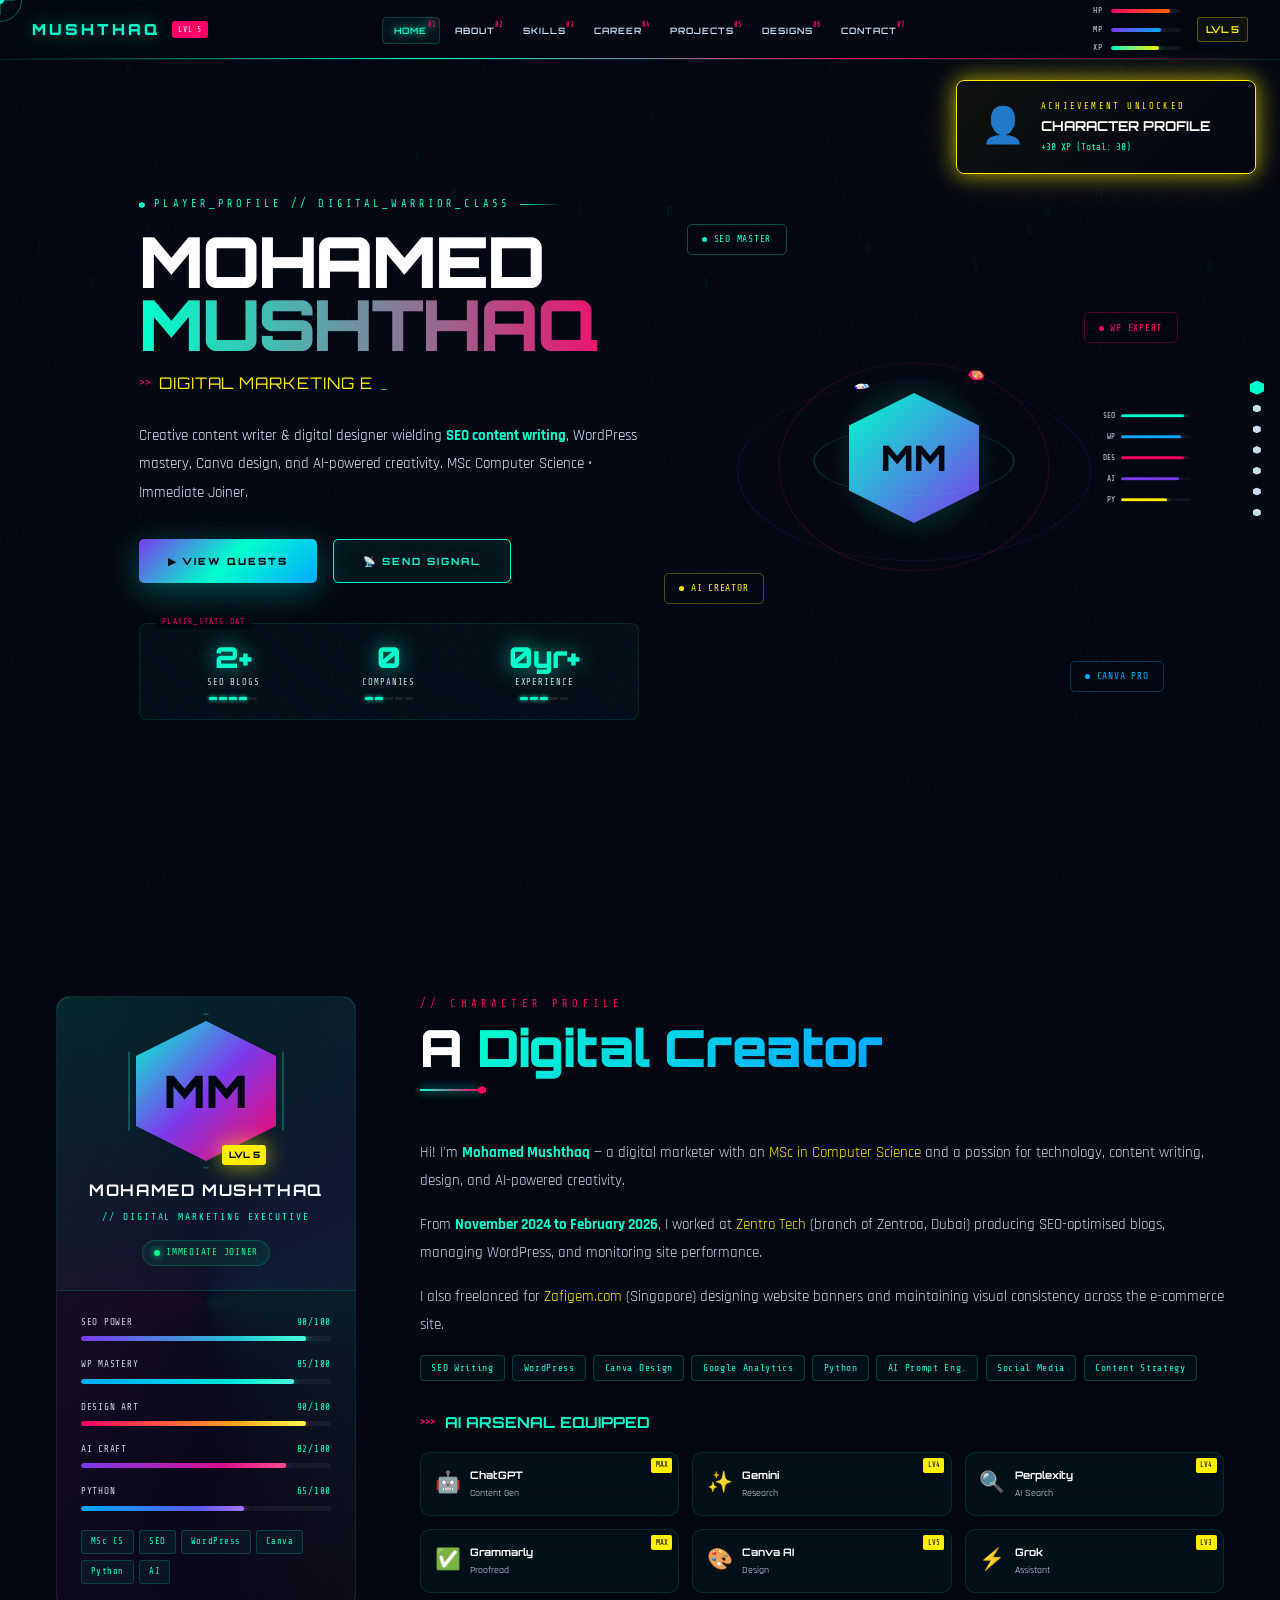
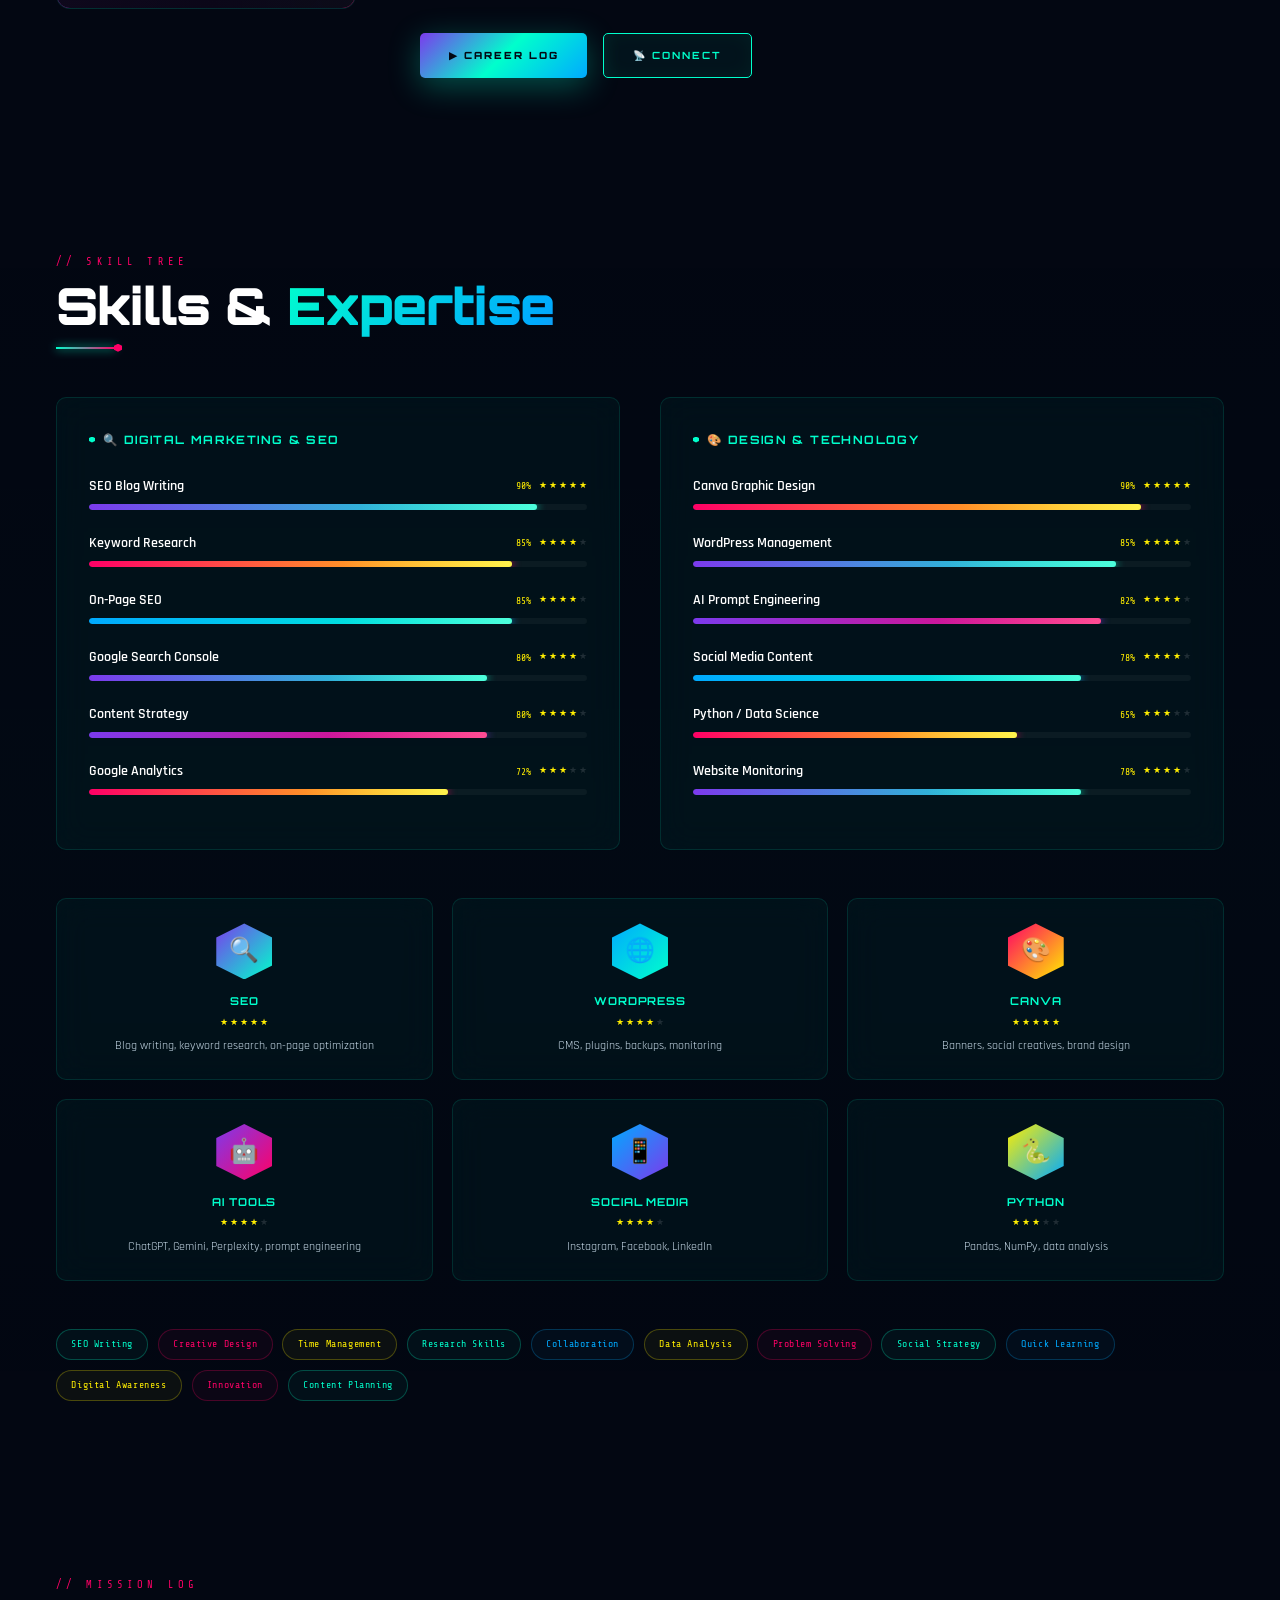
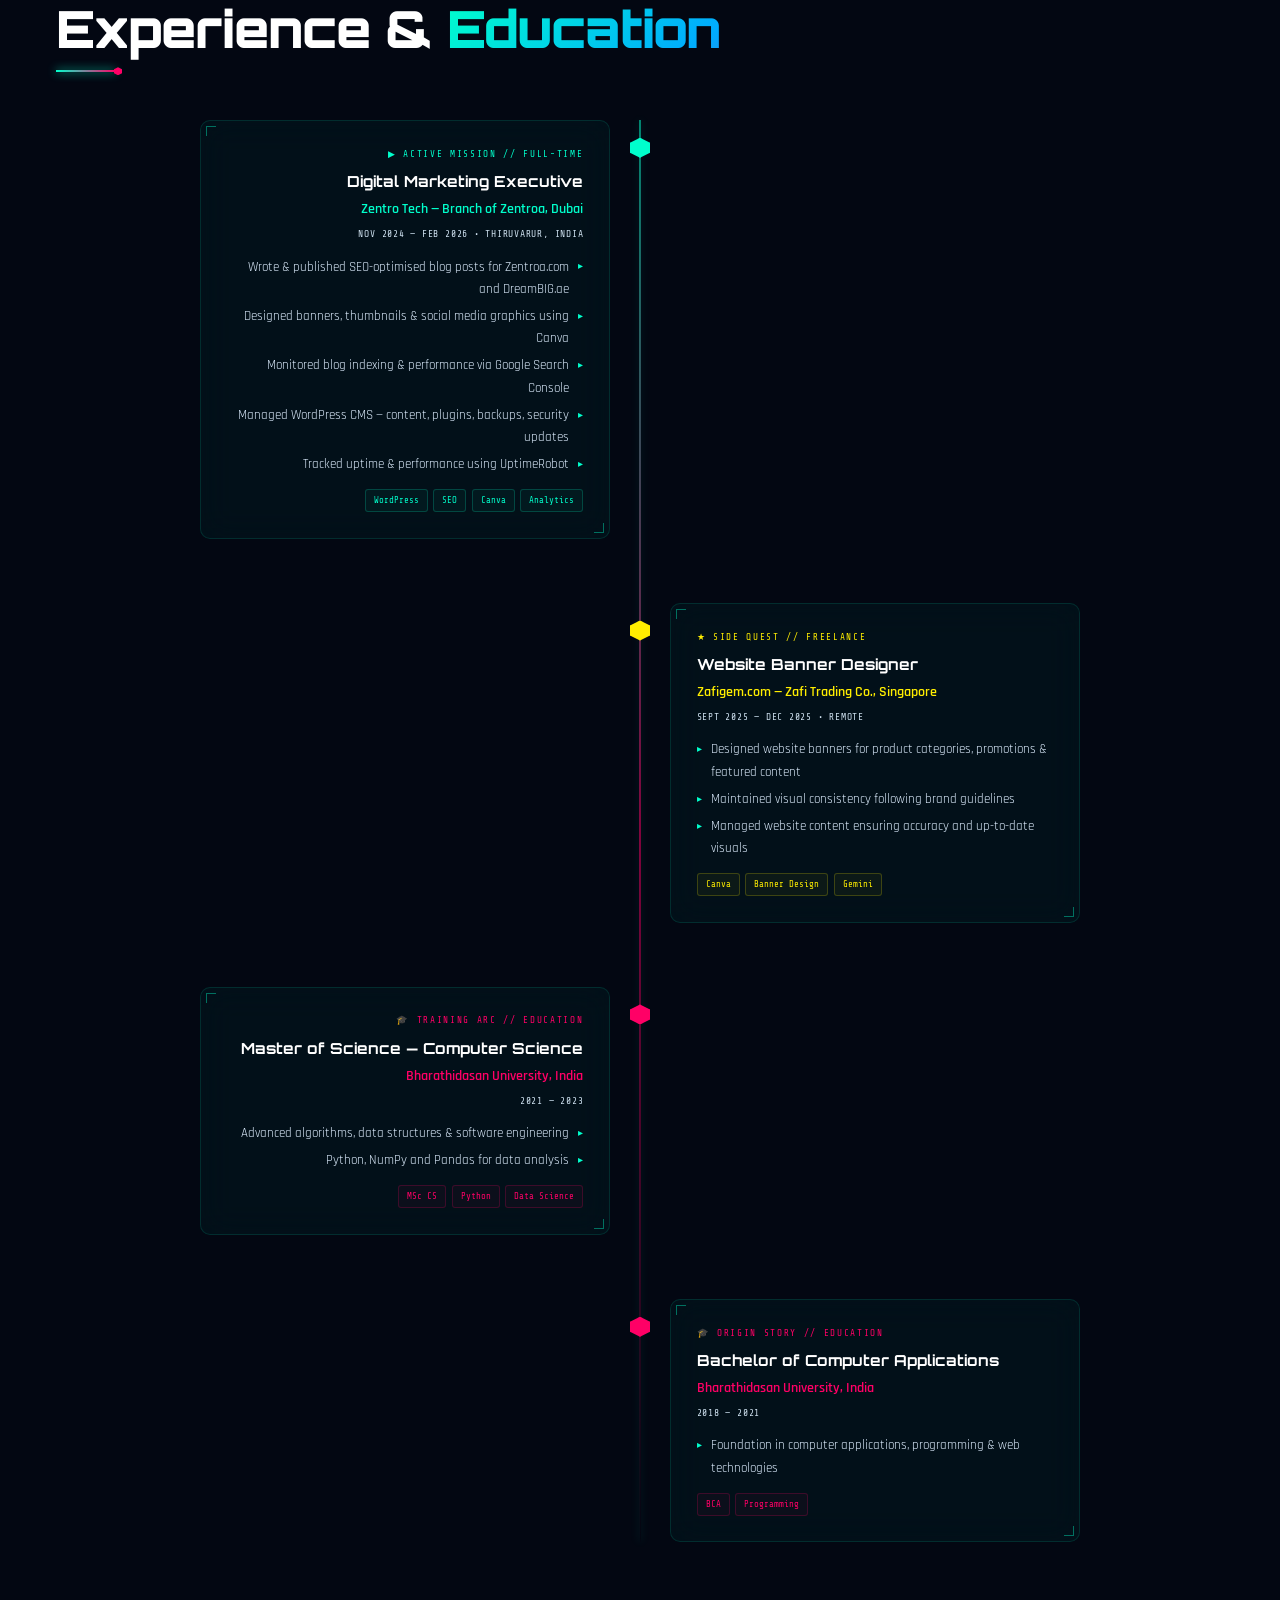
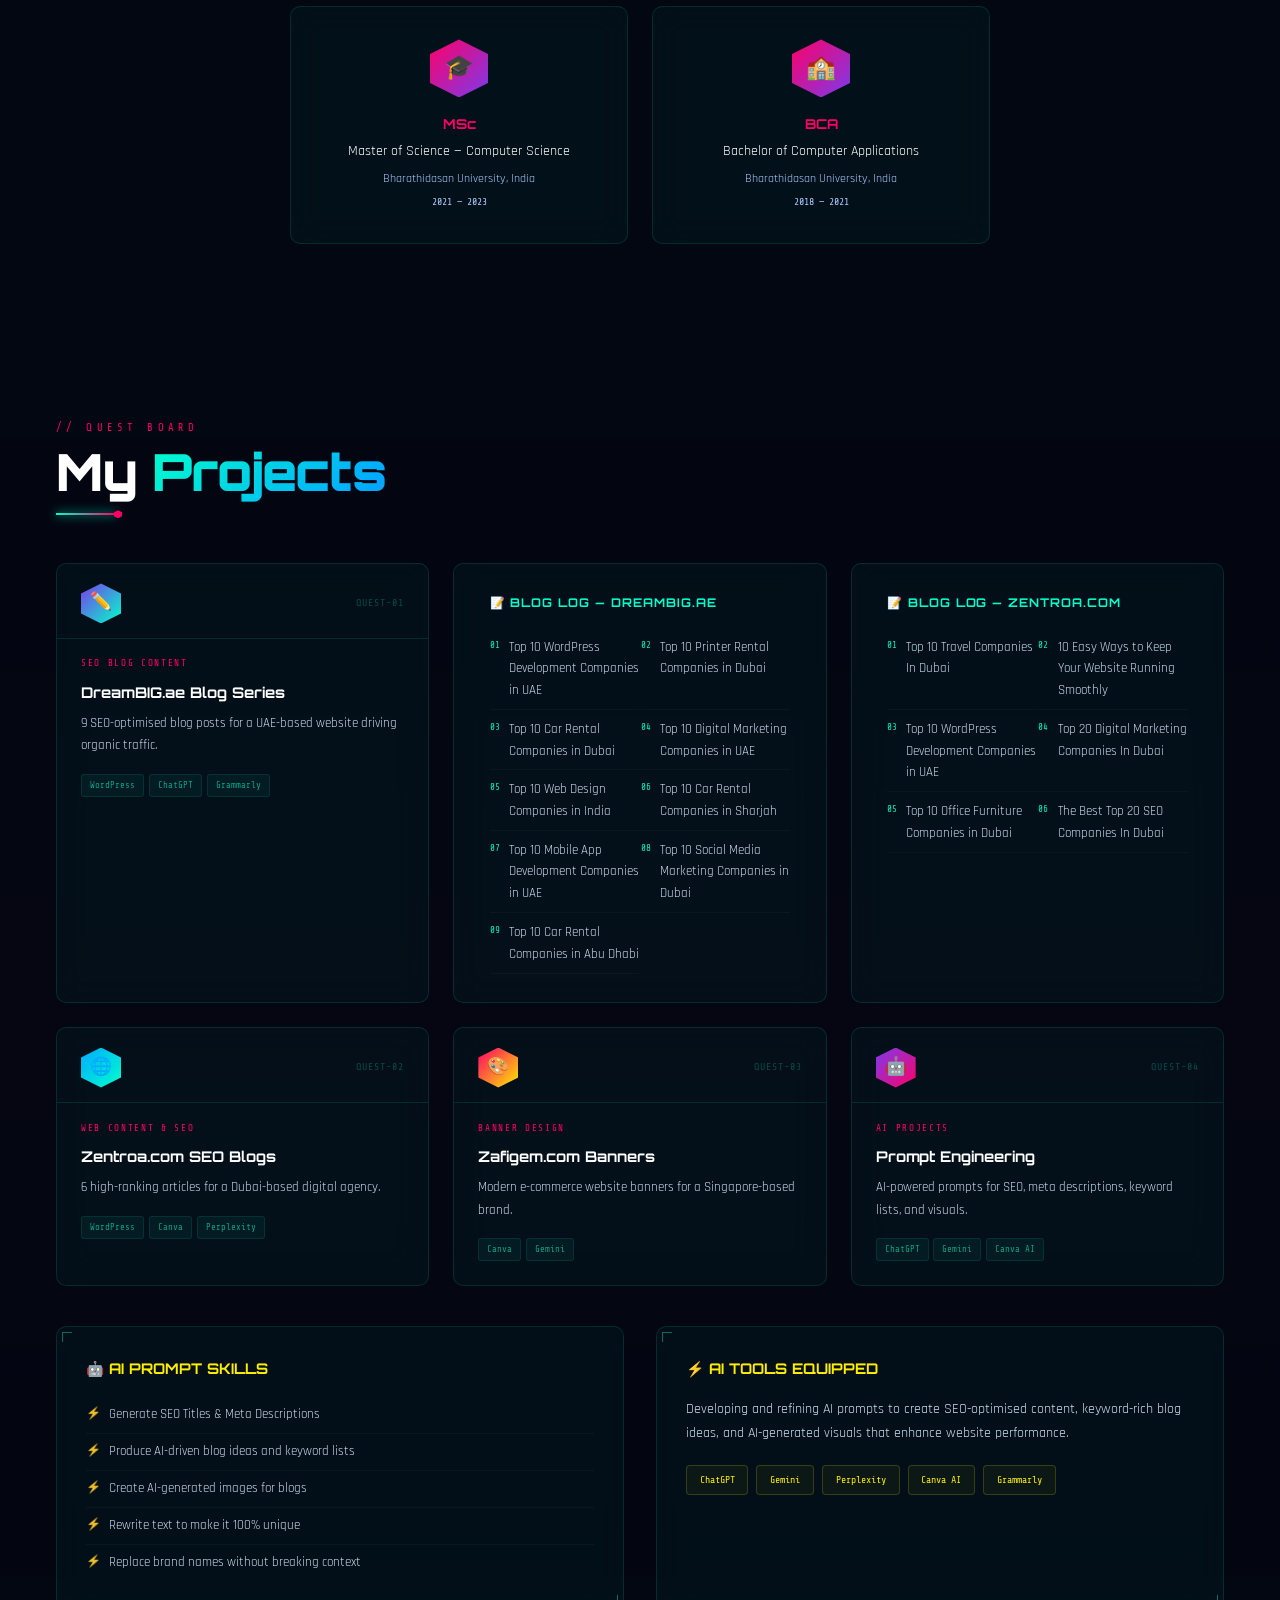
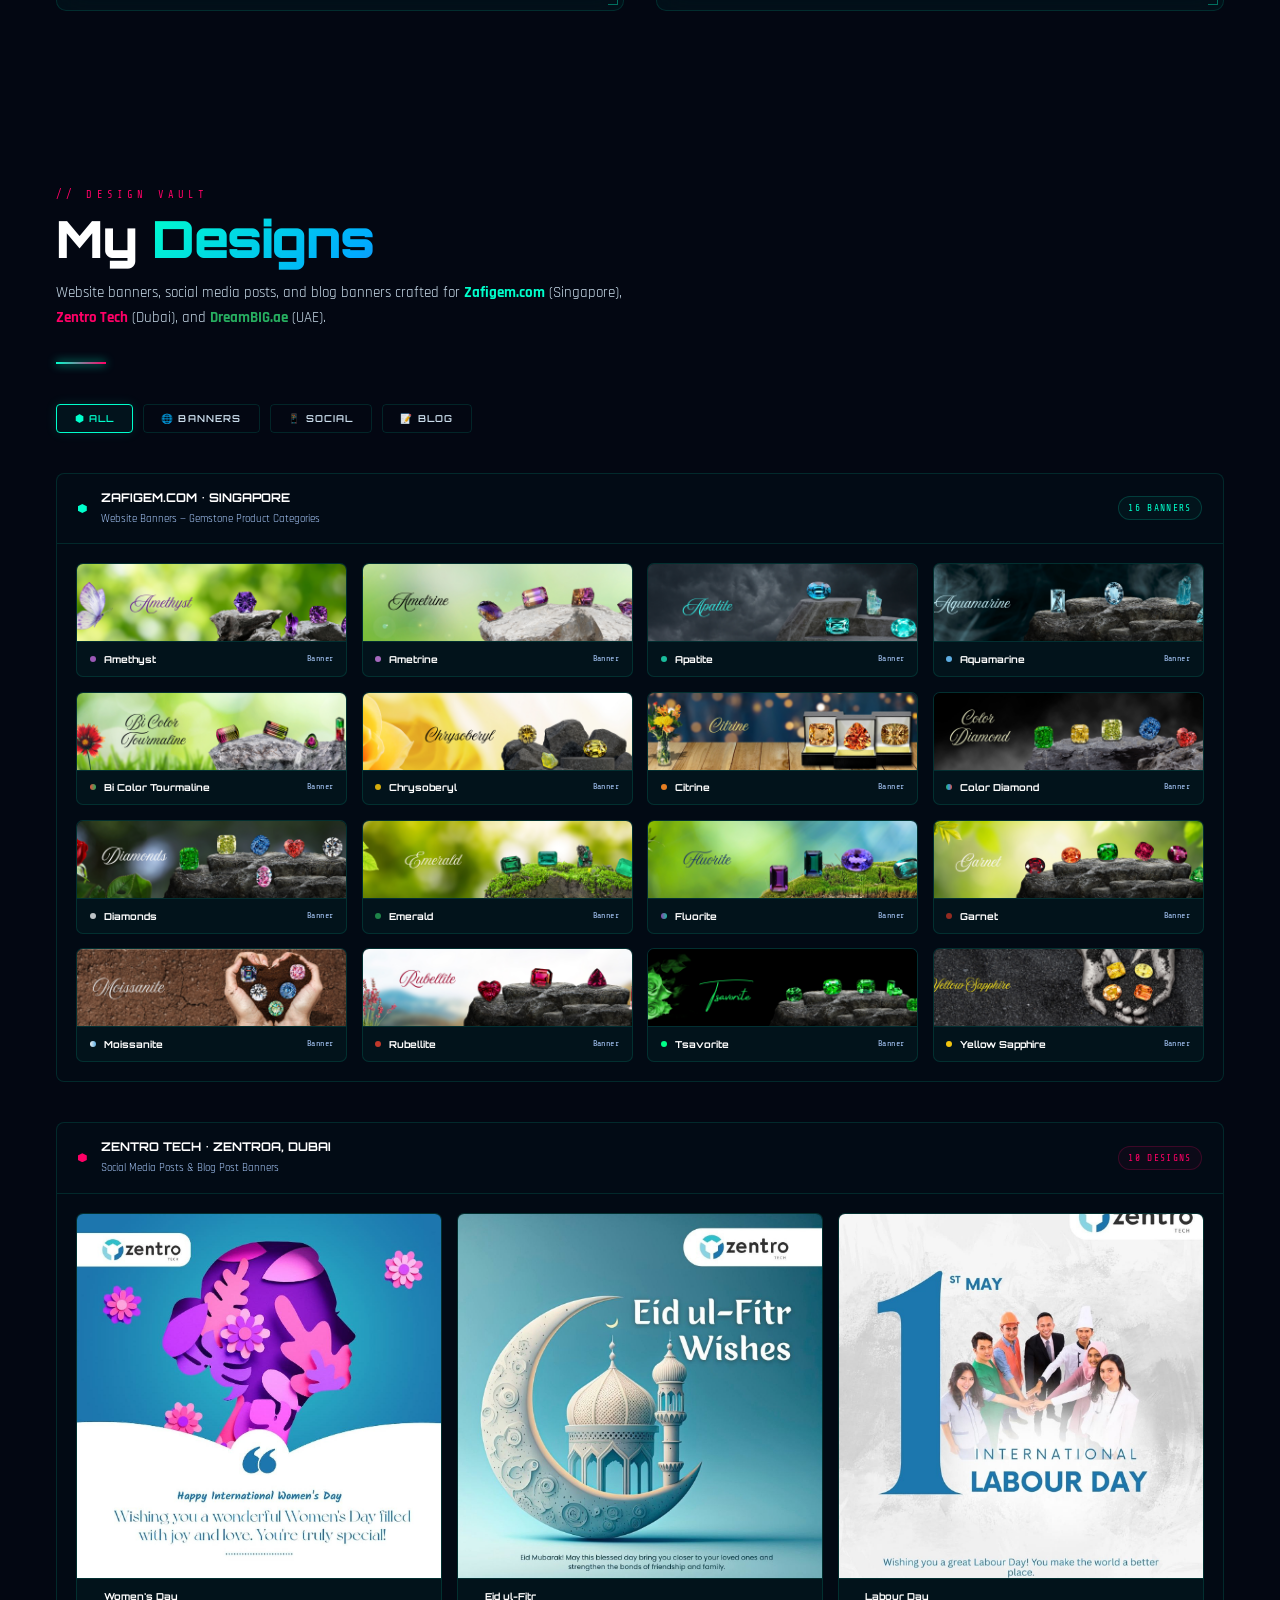
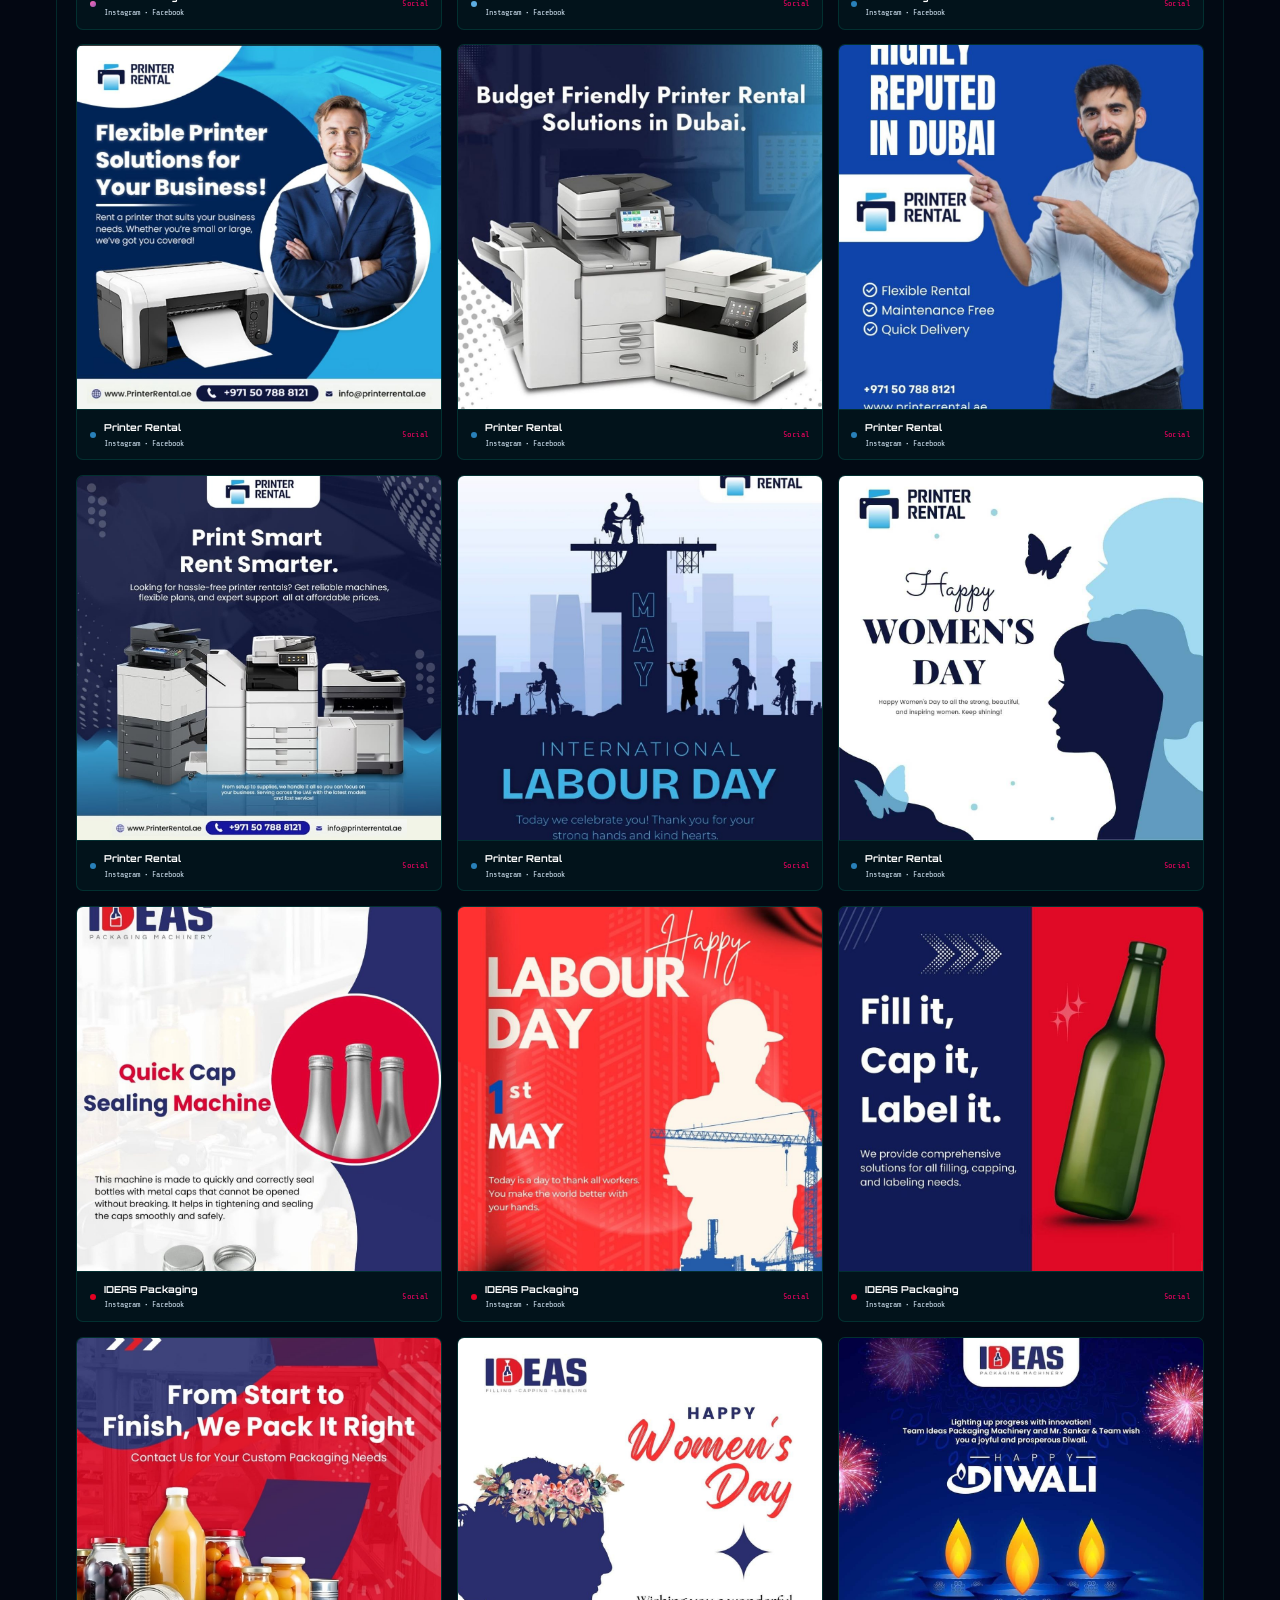
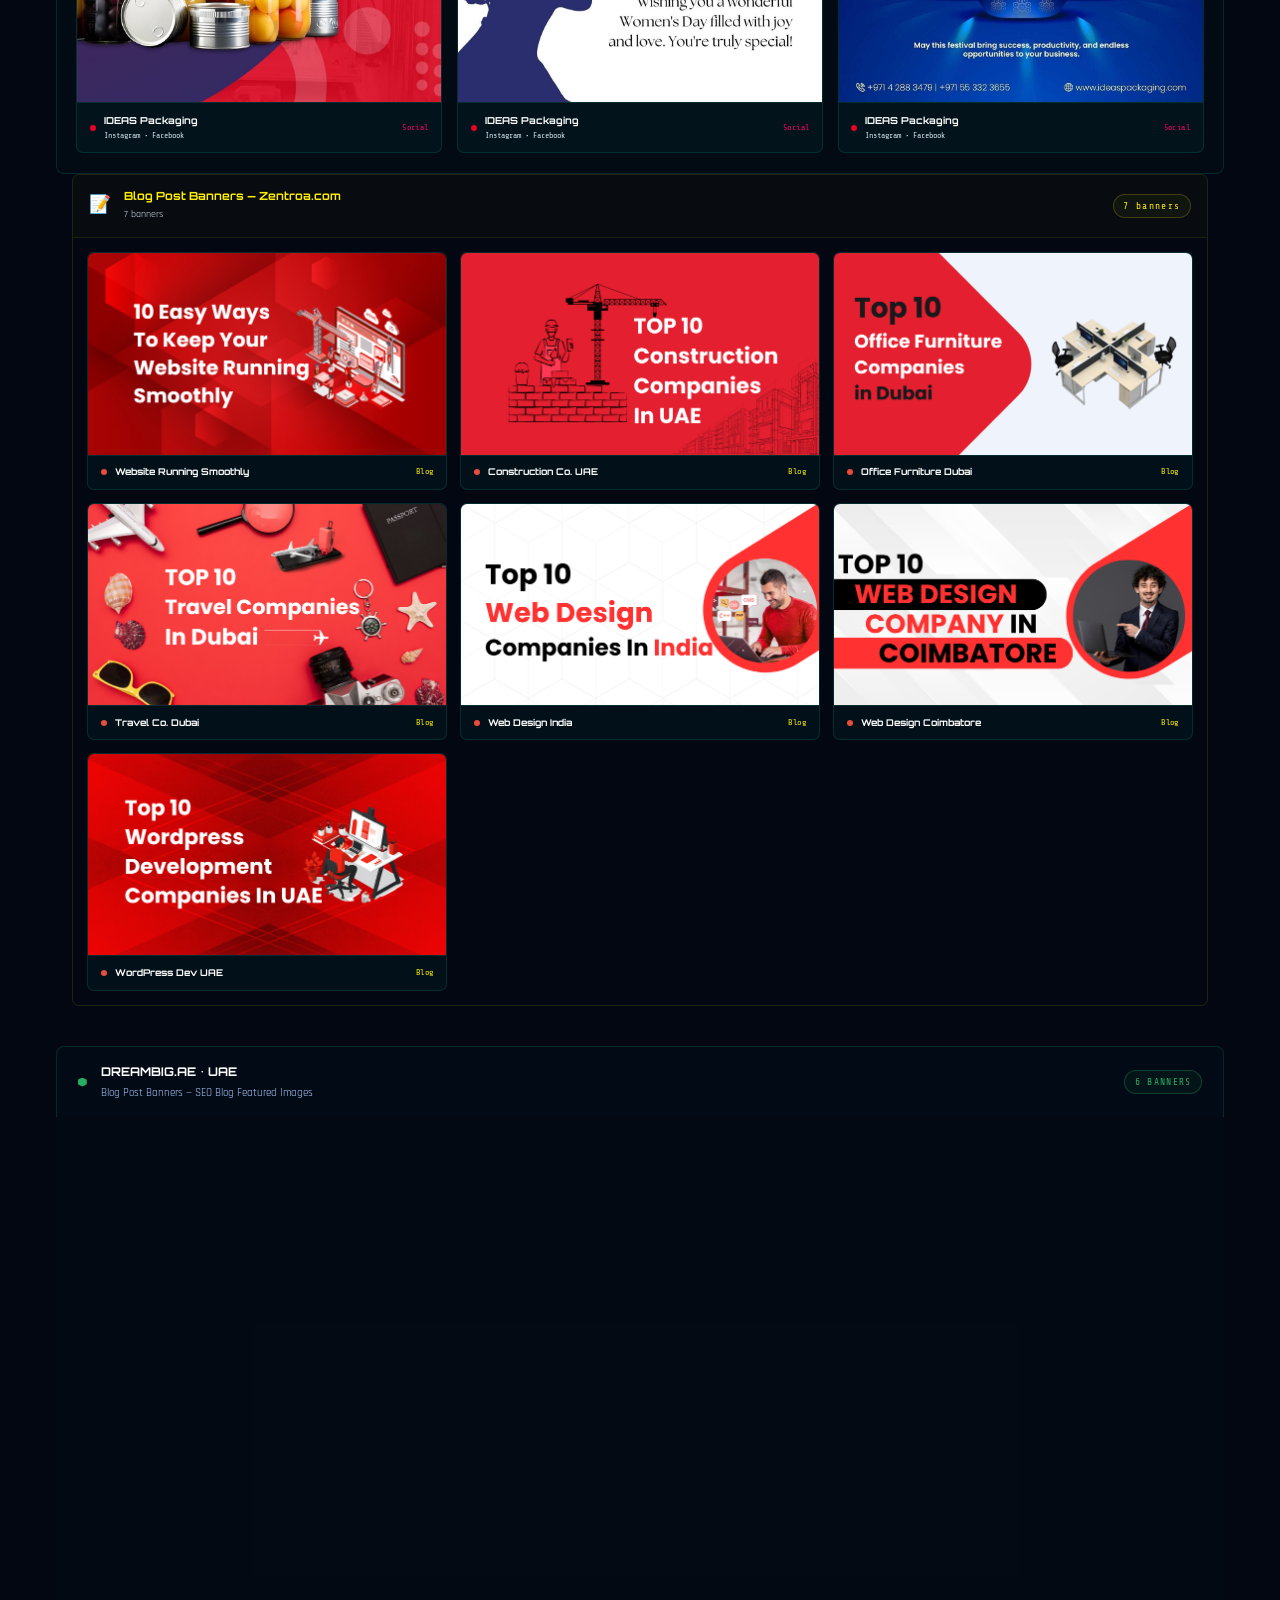
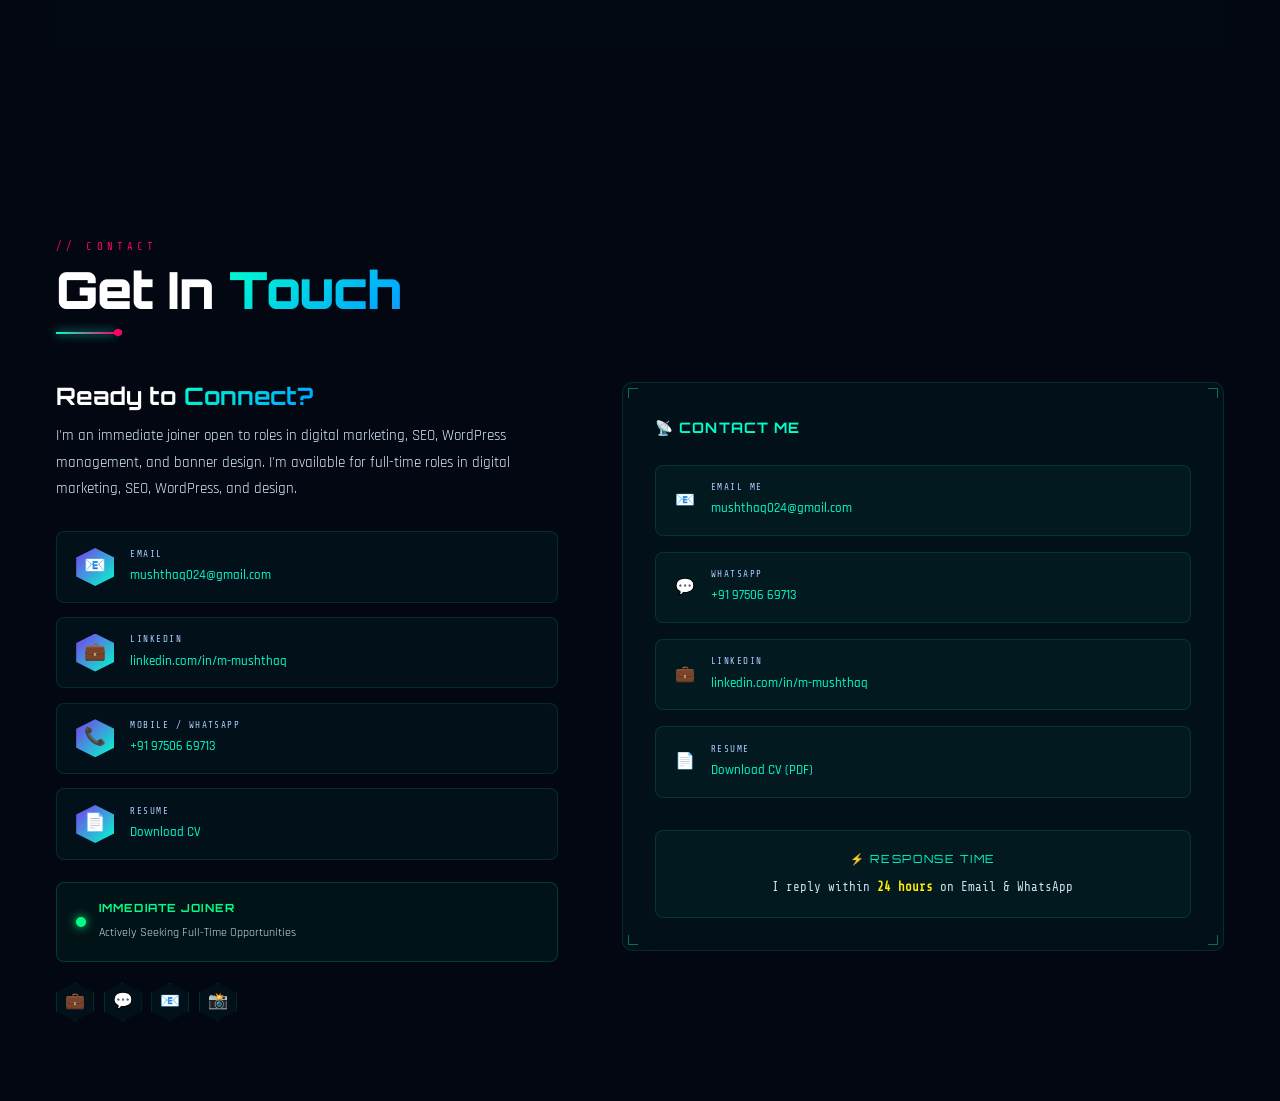
==== index.html @ 81f58d98 "Update index.html" ====
<!DOCTYPE html>
<html lang="en">
<head>
<meta charset="UTF-8"/>
<meta name="viewport" content="width=device-width,initial-scale=1.0"/>
<title>Mohamed Mushthaq — Digital Marketing Executive</title>
<!-- Google Analytics -->
<script async src="https://www.googletagmanager.com/gtag/js?id=G-Y8ESYJ6ZN9"></script>
<script> window.dataLayer = window.dataLayer || []; function gtag(){dataLayer.push(arguments);} gtag('js', new Date()); gtag('config', 'G-Y8ESYJ6ZN9');
</script>
<!-- Three.js for 3D background -->
<script src="https://cdnjs.cloudflare.com/ajax/libs/three.js/r128/three.min.js"></script>
<link rel="stylesheet" href="style.css"/>
</head>
<body>

<!-- LOADER -->
<div id="loader">
  <div class="ld-frame">
    <div class="ld-title">MUSHTHAQ</div>
    <div class="ld-sub">DIGITAL MARKETING EXECUTIVE</div>
    <div style="height:1.5rem"></div>
    <div class="ld-progress-wrap">
      <div class="ld-progress-track"><div class="ld-progress-fill"></div></div>
      <div class="ld-pct">0%</div>
    </div>
    <div class="ld-msg">INITIALIZING...</div>
    <div style="height:.8rem"></div>
    <div class="ld-dots">
      <div class="ld-dot"></div><div class="ld-dot"></div><div class="ld-dot"></div>
      <div class="ld-dot"></div><div class="ld-dot"></div>
    </div>
  </div>
</div>

<!-- ACHIEVEMENT TOAST -->
<div id="ach-toast">
  <div class="ach-inner">
    <div id="ach-ico" class="ach-ico">&#127942;</div>
    <div>
      <div class="ach-tag">ACHIEVEMENT UNLOCKED</div>
      <div id="ach-name" class="ach-name">Portfolio Loaded</div>
      <div id="ach-xp-text" class="ach-xp">+50 XP</div>
    </div>
    <div id="ach-sub-text" style="display:none"></div>
    <div class="ach-bar"></div>
  </div>
</div>

<!-- LEVEL UP -->
<div id="lvlup">
  <div class="lvlup-inner">
    <div class="lvlup-text">LEVEL UP!</div>
    <div class="lvlup-sub">RANK INCREASED</div>
  </div>
</div>

<!-- CURSOR -->
<div id="cur-dot"></div>
<div id="cur-ring"></div>
<div id="cur-aim"></div>

<!-- BACKGROUNDS -->
<canvas id="three-canvas"></canvas>
<canvas id="matrix-canvas"></canvas>
<canvas id="bg-canvas2"></canvas>
<div class="vignette"></div>
<div class="noise"></div>

<!-- NAV -->
<nav>
  <div class="nav-brand">
    <a href="#hero" class="nav-logo">MUSHTHAQ</a>
    <span class="nav-badge">LVL 5</span>
  </div>
  <ul class="nav-links">
    <li><a href="#hero"       data-n="01">HOME</a></li>
    <li><a href="#about"      data-n="02">ABOUT</a></li>
    <li><a href="#skills"     data-n="03">SKILLS</a></li>
    <li><a href="#experience" data-n="04">CAREER</a></li>
    <li><a href="#projects"   data-n="05">PROJECTS</a></li>
    <li><a href="#designs"    data-n="06">DESIGNS</a></li>
    <li><a href="#contact"    data-n="07">CONTACT</a></li>
  </ul>
  <div class="nav-right">
    <div class="nav-hp">
      <div class="nav-hp-row"><span class="hp-lbl">HP</span><div class="hp-bar"><div class="hp-fill hp"></div></div></div>
      <div class="nav-hp-row"><span class="hp-lbl">MP</span><div class="hp-bar"><div class="hp-fill mp"></div></div></div>
      <div class="nav-hp-row"><span class="hp-lbl">XP</span><div class="hp-bar"><div class="hp-fill xp"></div></div></div>
    </div>
    <div class="nav-lvl">LVL 5</div>
  </div>
  <button class="hamburger"><span></span><span></span><span></span></button>
</nav>

<div class="pdots">
  <div class="pdot on"></div><div class="pdot"></div><div class="pdot"></div>
  <div class="pdot"></div><div class="pdot"></div><div class="pdot"></div><div class="pdot"></div>
</div>

<!-- ═══════ HERO ═══════ -->
<section id="hero">
<div class="container">
<div class="hero-grid">
  <div>
    <div class="hero-hud hanim rv">PLAYER_PROFILE // DIGITAL_WARRIOR_CLASS</div>
    <h1 class="hero-name hanim rv d1">
      <span class="hn1">MOHAMED</span>
      <span class="hn2">MUSHTHAQ</span>
    </h1>
    <div class="hero-role hanim rv d2">
      <span class="role-prefix">&gt;&gt;</span>
      <span id="typed">DIGITAL MARKETING EXECUTIVE</span>
      <span class="tcur">_</span>
    </div>
    <p class="hero-desc hanim rv d3">Creative content writer &amp; digital designer wielding <strong>SEO content writing</strong>, WordPress mastery, Canva design, and AI-powered creativity. MSc Computer Science &bull; Immediate Joiner.</p>
    <div class="hero-btns hanim rv d4">
      <a href="#projects" class="btn btn-plasma">&#9654; VIEW QUESTS</a>
      <a href="#contact"  class="btn btn-glitch">&#128225; SEND SIGNAL</a>
    </div>
    <div class="hud-stats hanim rv d5">
      <div class="hud-grid">
        <div class="hud-stat"><div class="hud-val" data-count="25" data-suffix="+">0+</div><div class="hud-lbl">SEO BLOGS</div><div class="hud-seg"><div class="seg on"></div><div class="seg on"></div><div class="seg on"></div><div class="seg on"></div><div class="seg"></div></div></div>
        <div class="hud-stat"><div class="hud-val" data-count="1">0</div><div class="hud-lbl">COMPANIES</div><div class="hud-seg"><div class="seg on"></div><div class="seg on"></div><div class="seg"></div><div class="seg"></div><div class="seg"></div></div></div>
        <div class="hud-stat"><div class="hud-val" data-count="1" data-suffix="yr+">0</div><div class="hud-lbl">EXPERIENCE</div><div class="hud-seg"><div class="seg on"></div><div class="seg on"></div><div class="seg on"></div><div class="seg"></div><div class="seg"></div></div></div>
      </div>
    </div>
  </div>
  <div class="hero-vis hanim rv d3">
    <div class="vis-3d">
      <div class="core-3d">
        <div class="core-face core-front">MM</div>
        <div class="core-glow"></div>
      </div>
      <div class="orbit-ring or1"><div class="orb-node">&#9999;&#65039;</div></div>
      <div class="orbit-ring or2"><div class="orb-node">&#127912;</div></div>
      <div class="orbit-ring or3"><div class="orb-node">&#128202;</div></div>
    </div>
    <div class="holo-badge" style="top:5%;left:0;border-color:rgba(0,255,204,.3);color:var(--c1);animation-delay:0s"><span class="hb-dot" style="background:var(--c1)"></span>SEO MASTER</div>
    <div class="holo-badge" style="top:22%;right:-8%;border-color:rgba(255,0,102,.3);color:var(--c2);animation-delay:-1.5s"><span class="hb-dot" style="background:var(--c2)"></span>WP EXPERT</div>
    <div class="holo-badge" style="bottom:22%;left:-5%;border-color:rgba(255,238,0,.3);color:var(--c3);animation-delay:-2.5s"><span class="hb-dot" style="background:var(--c3)"></span>AI CREATOR</div>
    <div class="holo-badge" style="bottom:5%;right:-5%;border-color:rgba(0,170,255,.3);color:var(--c5);animation-delay:-1s"><span class="hb-dot" style="background:var(--c5)"></span>CANVA PRO</div>
    <div class="vis-xp">
      <div class="vxp-row"><span class="vxp-l">SEO</span><div class="vxp-t"><div class="vxp-f" style="width:90%;color:var(--c1);background:var(--c1)"></div></div></div>
      <div class="vxp-row"><span class="vxp-l">WP</span><div class="vxp-t"><div class="vxp-f" style="width:85%;color:var(--c5);background:var(--c5)"></div></div></div>
      <div class="vxp-row"><span class="vxp-l">DES</span><div class="vxp-t"><div class="vxp-f" style="width:90%;color:var(--c2);background:var(--c2)"></div></div></div>
      <div class="vxp-row"><span class="vxp-l">AI</span><div class="vxp-t"><div class="vxp-f" style="width:82%;color:var(--c4);background:var(--c4)"></div></div></div>
      <div class="vxp-row"><span class="vxp-l">PY</span><div class="vxp-t"><div class="vxp-f" style="width:65%;color:var(--c3);background:var(--c3)"></div></div></div>
    </div>
  </div>
</div>
</div>
</section>

<!-- ═══════ ABOUT ═══════ -->
<section id="about">
<div class="container">
<div class="about-grid">
  <div class="rv-l">
    <div class="holo-card char-sheet" data-tilt>
      <div class="char-header">
        <div class="char-hex-wrap">
          <div class="char-hex">MM</div>
          <div class="char-hex-ring"></div>
          <div class="char-lvl-badge">LVL 5</div>
        </div>
        <div class="char-name-card">MOHAMED MUSHTHAQ</div>
        <div class="char-class">// DIGITAL MARKETING EXECUTIVE</div>
        <div class="char-avail"><div class="avl-dot"></div>IMMEDIATE JOINER</div>
      </div>
      <div class="char-body">
        <div class="stat-row"><div class="stat-head"><span>SEO POWER</span><span class="stat-v">90/100</span></div><div class="stat-bar"><div class="stat-fill sf-seo" data-w="90"></div></div></div>
        <div class="stat-row"><div class="stat-head"><span>WP MASTERY</span><span class="stat-v">85/100</span></div><div class="stat-bar"><div class="stat-fill sf-wp" data-w="85"></div></div></div>
        <div class="stat-row"><div class="stat-head"><span>DESIGN ART</span><span class="stat-v">90/100</span></div><div class="stat-bar"><div class="stat-fill sf-des" data-w="90"></div></div></div>
        <div class="stat-row"><div class="stat-head"><span>AI CRAFT</span><span class="stat-v">82/100</span></div><div class="stat-bar"><div class="stat-fill sf-ai" data-w="82"></div></div></div>
        <div class="stat-row"><div class="stat-head"><span>PYTHON</span><span class="stat-v">65/100</span></div><div class="stat-bar"><div class="stat-fill sf-py" data-w="65"></div></div></div>
        <div class="char-badges-wrap">
          <span class="cbadge">MSc CS</span><span class="cbadge">SEO</span><span class="cbadge">WordPress</span>
          <span class="cbadge">Canva</span><span class="cbadge">Python</span><span class="cbadge">AI</span>
        </div>
      </div>
    </div>
  </div>
  <div class="about-text">
    <span class="stag rv">CHARACTER PROFILE</span>
    <h2 class="stitle rv d1">A <span class="gtext">Digital Creator</h2>
    <div class="sline rv d2"></div>
    <p class="rv d2">Hi! I'm <strong>Mohamed Mushthaq</strong> — a digital marketer with an <em>MSc in Computer Science</em> and a passion for technology, content writing, design, and AI-powered creativity.</p>
    <p class="rv d3">From <strong>November 2024 to February 2026</strong>, I worked at <em>Zentro Tech</em> (branch of Zentroa, Dubai) producing SEO-optimised blogs, managing WordPress, and monitoring site performance.</p>
    <p class="rv d4">I also freelanced for <em>Zafigem.com</em> (Singapore) designing website banners and maintaining visual consistency across the e-commerce site.</p>
    <div class="chips rv d4">
      <span class="chip">SEO Writing</span><span class="chip">WordPress</span><span class="chip">Canva Design</span>
      <span class="chip">Google Analytics</span><span class="chip">Python</span><span class="chip">AI Prompt Eng.</span>
      <span class="chip">Social Media</span><span class="chip">Content Strategy</span>
    </div>
    <h3 class="rv d3">AI ARSENAL EQUIPPED</h3>
    <div class="ai-tools-grid">
      <div class="card ai-tool-card rv d1" data-tilt><div class="atc-ico">&#129302;</div><div><div class="atc-name">ChatGPT</div><div class="atc-type">Content Gen</div></div><div class="atc-lvl">MAX</div></div>
      <div class="card ai-tool-card rv d2" data-tilt><div class="atc-ico">&#10024;</div><div><div class="atc-name">Gemini</div><div class="atc-type">Research</div></div><div class="atc-lvl">LV4</div></div>
      <div class="card ai-tool-card rv d3" data-tilt><div class="atc-ico">&#128269;</div><div><div class="atc-name">Perplexity</div><div class="atc-type">AI Search</div></div><div class="atc-lvl">LV4</div></div>
      <div class="card ai-tool-card rv d1" data-tilt><div class="atc-ico">&#9989;</div><div><div class="atc-name">Grammarly</div><div class="atc-type">Proofread</div></div><div class="atc-lvl">MAX</div></div>
      <div class="card ai-tool-card rv d2" data-tilt><div class="atc-ico">&#127912;</div><div><div class="atc-name">Canva AI</div><div class="atc-type">Design</div></div><div class="atc-lvl">LV5</div></div>
      <div class="card ai-tool-card rv d3" data-tilt><div class="atc-ico">&#9889;</div><div><div class="atc-name">Grok</div><div class="atc-type">Assistant</div></div><div class="atc-lvl">LV3</div></div>
    </div>
    <div style="margin-top:2.5rem;display:flex;gap:1rem;flex-wrap:wrap" class="rv d5">
      <a href="#experience" class="btn btn-plasma">&#9654; CAREER LOG</a>
      <a href="#contact" class="btn btn-glitch">&#128225; CONNECT</a>
    </div>
  </div>
</div>
</div>
</section>

<!-- ═══════ SKILLS ═══════ -->
<section id="skills">
<div class="container">
  <span class="stag rv">SKILL TREE</span>
  <h2 class="stitle rv d1">Skills &amp; <span class="gtext">Expertise</span></h2>
  <div class="sline rv d2"></div>
  <div class="skills-layout">
    <div class="card rv-l d1" style="padding:2rem">
      <div class="sk-col">
        <h4>&#128269; DIGITAL MARKETING &amp; SEO</h4>
        <div class="sk-xp"><div class="sk-xp-top"><span class="sk-xp-name">SEO Blog Writing</span><div class="sk-xp-info"><span class="sk-xp-pct">90%</span><div class="sk-stars"><span class="sk-star on">&#9733;</span><span class="sk-star on">&#9733;</span><span class="sk-star on">&#9733;</span><span class="sk-star on">&#9733;</span><span class="sk-star on">&#9733;</span></div></div></div><div class="sk-track"><div class="sk-fill sf1" data-w="90"></div></div></div>
        <div class="sk-xp"><div class="sk-xp-top"><span class="sk-xp-name">Keyword Research</span><div class="sk-xp-info"><span class="sk-xp-pct">85%</span><div class="sk-stars"><span class="sk-star on">&#9733;</span><span class="sk-star on">&#9733;</span><span class="sk-star on">&#9733;</span><span class="sk-star on">&#9733;</span><span class="sk-star off">&#9733;</span></div></div></div><div class="sk-track"><div class="sk-fill sf2" data-w="85"></div></div></div>
        <div class="sk-xp"><div class="sk-xp-top"><span class="sk-xp-name">On-Page SEO</span><div class="sk-xp-info"><span class="sk-xp-pct">85%</span><div class="sk-stars"><span class="sk-star on">&#9733;</span><span class="sk-star on">&#9733;</span><span class="sk-star on">&#9733;</span><span class="sk-star on">&#9733;</span><span class="sk-star off">&#9733;</span></div></div></div><div class="sk-track"><div class="sk-fill sf3" data-w="85"></div></div></div>
        <div class="sk-xp"><div class="sk-xp-top"><span class="sk-xp-name">Google Search Console</span><div class="sk-xp-info"><span class="sk-xp-pct">80%</span><div class="sk-stars"><span class="sk-star on">&#9733;</span><span class="sk-star on">&#9733;</span><span class="sk-star on">&#9733;</span><span class="sk-star on">&#9733;</span><span class="sk-star off">&#9733;</span></div></div></div><div class="sk-track"><div class="sk-fill sf1" data-w="80"></div></div></div>
        <div class="sk-xp"><div class="sk-xp-top"><span class="sk-xp-name">Content Strategy</span><div class="sk-xp-info"><span class="sk-xp-pct">80%</span><div class="sk-stars"><span class="sk-star on">&#9733;</span><span class="sk-star on">&#9733;</span><span class="sk-star on">&#9733;</span><span class="sk-star on">&#9733;</span><span class="sk-star off">&#9733;</span></div></div></div><div class="sk-track"><div class="sk-fill sf4" data-w="80"></div></div></div>
        <div class="sk-xp"><div class="sk-xp-top"><span class="sk-xp-name">Google Analytics</span><div class="sk-xp-info"><span class="sk-xp-pct">72%</span><div class="sk-stars"><span class="sk-star on">&#9733;</span><span class="sk-star on">&#9733;</span><span class="sk-star on">&#9733;</span><span class="sk-star off">&#9733;</span><span class="sk-star off">&#9733;</span></div></div></div><div class="sk-track"><div class="sk-fill sf2" data-w="72"></div></div></div>
      </div>
    </div>
    <div class="card rv-r d1" style="padding:2rem">
      <div class="sk-col">
        <h4>&#127912; DESIGN &amp; TECHNOLOGY</h4>
        <div class="sk-xp"><div class="sk-xp-top"><span class="sk-xp-name">Canva Graphic Design</span><div class="sk-xp-info"><span class="sk-xp-pct">90%</span><div class="sk-stars"><span class="sk-star on">&#9733;</span><span class="sk-star on">&#9733;</span><span class="sk-star on">&#9733;</span><span class="sk-star on">&#9733;</span><span class="sk-star on">&#9733;</span></div></div></div><div class="sk-track"><div class="sk-fill sf2" data-w="90"></div></div></div>
        <div class="sk-xp"><div class="sk-xp-top"><span class="sk-xp-name">WordPress Management</span><div class="sk-xp-info"><span class="sk-xp-pct">85%</span><div class="sk-stars"><span class="sk-star on">&#9733;</span><span class="sk-star on">&#9733;</span><span class="sk-star on">&#9733;</span><span class="sk-star on">&#9733;</span><span class="sk-star off">&#9733;</span></div></div></div><div class="sk-track"><div class="sk-fill sf1" data-w="85"></div></div></div>
        <div class="sk-xp"><div class="sk-xp-top"><span class="sk-xp-name">AI Prompt Engineering</span><div class="sk-xp-info"><span class="sk-xp-pct">82%</span><div class="sk-stars"><span class="sk-star on">&#9733;</span><span class="sk-star on">&#9733;</span><span class="sk-star on">&#9733;</span><span class="sk-star on">&#9733;</span><span class="sk-star off">&#9733;</span></div></div></div><div class="sk-track"><div class="sk-fill sf4" data-w="82"></div></div></div>
        <div class="sk-xp"><div class="sk-xp-top"><span class="sk-xp-name">Social Media Content</span><div class="sk-xp-info"><span class="sk-xp-pct">78%</span><div class="sk-stars"><span class="sk-star on">&#9733;</span><span class="sk-star on">&#9733;</span><span class="sk-star on">&#9733;</span><span class="sk-star on">&#9733;</span><span class="sk-star off">&#9733;</span></div></div></div><div class="sk-track"><div class="sk-fill sf3" data-w="78"></div></div></div>
        <div class="sk-xp"><div class="sk-xp-top"><span class="sk-xp-name">Python / Data Science</span><div class="sk-xp-info"><span class="sk-xp-pct">65%</span><div class="sk-stars"><span class="sk-star on">&#9733;</span><span class="sk-star on">&#9733;</span><span class="sk-star on">&#9733;</span><span class="sk-star off">&#9733;</span><span class="sk-star off">&#9733;</span></div></div></div><div class="sk-track"><div class="sk-fill sf2" data-w="65"></div></div></div>
        <div class="sk-xp"><div class="sk-xp-top"><span class="sk-xp-name">Website Monitoring</span><div class="sk-xp-info"><span class="sk-xp-pct">78%</span><div class="sk-stars"><span class="sk-star on">&#9733;</span><span class="sk-star on">&#9733;</span><span class="sk-star on">&#9733;</span><span class="sk-star on">&#9733;</span><span class="sk-star off">&#9733;</span></div></div></div><div class="sk-track"><div class="sk-fill sf1" data-w="78"></div></div></div>
      </div>
    </div>
  </div>
  <div class="skill-hex-grid rv d3">
    <div class="card sk-hex-card" data-tilt><div class="sk-hex-ico" style="background:linear-gradient(135deg,var(--c4),var(--c1))">&#128269;</div><div class="sk-hex-name">SEO</div><div class="sk-hex-lvl"><span class="sk-star on">&#9733;</span><span class="sk-star on">&#9733;</span><span class="sk-star on">&#9733;</span><span class="sk-star on">&#9733;</span><span class="sk-star on">&#9733;</span></div><div class="sk-hex-desc">Blog writing, keyword research, on-page optimization</div></div>
    <div class="card sk-hex-card" data-tilt><div class="sk-hex-ico" style="background:linear-gradient(135deg,var(--c5),var(--c1))">&#127760;</div><div class="sk-hex-name">WORDPRESS</div><div class="sk-hex-lvl"><span class="sk-star on">&#9733;</span><span class="sk-star on">&#9733;</span><span class="sk-star on">&#9733;</span><span class="sk-star on">&#9733;</span><span class="sk-star off">&#9733;</span></div><div class="sk-hex-desc">CMS, plugins, backups, monitoring</div></div>
    <div class="card sk-hex-card" data-tilt><div class="sk-hex-ico" style="background:linear-gradient(135deg,var(--c2),var(--c3))">&#127912;</div><div class="sk-hex-name">CANVA</div><div class="sk-hex-lvl"><span class="sk-star on">&#9733;</span><span class="sk-star on">&#9733;</span><span class="sk-star on">&#9733;</span><span class="sk-star on">&#9733;</span><span class="sk-star on">&#9733;</span></div><div class="sk-hex-desc">Banners, social creatives, brand design</div></div>
    <div class="card sk-hex-card" data-tilt><div class="sk-hex-ico" style="background:linear-gradient(135deg,var(--c4),var(--c2))">&#129302;</div><div class="sk-hex-name">AI TOOLS</div><div class="sk-hex-lvl"><span class="sk-star on">&#9733;</span><span class="sk-star on">&#9733;</span><span class="sk-star on">&#9733;</span><span class="sk-star on">&#9733;</span><span class="sk-star off">&#9733;</span></div><div class="sk-hex-desc">ChatGPT, Gemini, Perplexity, prompt engineering</div></div>
    <div class="card sk-hex-card" data-tilt><div class="sk-hex-ico" style="background:linear-gradient(135deg,var(--c5),var(--c4))">&#128241;</div><div class="sk-hex-name">SOCIAL MEDIA</div><div class="sk-hex-lvl"><span class="sk-star on">&#9733;</span><span class="sk-star on">&#9733;</span><span class="sk-star on">&#9733;</span><span class="sk-star on">&#9733;</span><span class="sk-star off">&#9733;</span></div><div class="sk-hex-desc">Instagram, Facebook, LinkedIn</div></div>
    <div class="card sk-hex-card" data-tilt><div class="sk-hex-ico" style="background:linear-gradient(135deg,var(--c3),var(--c5))">&#128013;</div><div class="sk-hex-name">PYTHON</div><div class="sk-hex-lvl"><span class="sk-star on">&#9733;</span><span class="sk-star on">&#9733;</span><span class="sk-star on">&#9733;</span><span class="sk-star off">&#9733;</span><span class="sk-star off">&#9733;</span></div><div class="sk-hex-desc">Pandas, NumPy, data analysis</div></div>
  </div>
  <div class="bubbles rv d4">
    <span class="bbl bc1">SEO Writing</span><span class="bbl bc2">Creative Design</span><span class="bbl bc3">Time Management</span>
    <span class="bbl bc1">Research Skills</span><span class="bbl bc4">Collaboration</span><span class="bbl bc3">Data Analysis</span>
    <span class="bbl bc2">Problem Solving</span><span class="bbl bc1">Social Strategy</span><span class="bbl bc4">Quick Learning</span>
    <span class="bbl bc3">Digital Awareness</span><span class="bbl bc2">Innovation</span><span class="bbl bc1">Content Planning</span>
  </div>
</div>
</section>

<!-- ═══════ EXPERIENCE ═══════ -->
<section id="experience">
<div class="container">
  <span class="stag rv">MISSION LOG</span>
  <h2 class="stitle rv d1">Experience &amp; <span class="gtext">Education</span></h2>
  <div class="sline rv d2"></div>
  <div class="timeline">
    <div class="tli rv">
      <div class="card tlcard"><div class="cc tl"></div><div class="cc br"></div>
        <span class="tl-tag ttw">&#9654; ACTIVE MISSION // FULL-TIME</span>
        <div class="tl-title">Digital Marketing Executive</div>
        <div class="tl-org" style="color:var(--c1)">Zentro Tech &mdash; Branch of Zentroa, Dubai</div>
        <div class="tl-per">NOV 2024 &mdash; FEB 2026 &bull; THIRUVARUR, INDIA</div>
        <ul class="tl-list">
          <li>Wrote &amp; published SEO-optimised blog posts for Zentroa.com and DreamBIG.ae</li>
          <li>Designed banners, thumbnails &amp; social media graphics using Canva</li>
          <li>Monitored blog indexing &amp; performance via Google Search Console</li>
          <li>Managed WordPress CMS — content, plugins, backups, security updates</li>
          <li>Tracked uptime &amp; performance using UptimeRobot</li>
        </ul>
        <div class="tl-tags"><span class="tl-tag-pill tp1">WordPress</span><span class="tl-tag-pill tp1">SEO</span><span class="tl-tag-pill tp1">Canva</span><span class="tl-tag-pill tp1">Analytics</span></div>
      </div>
      <div class="tln"><div class="tl-hex tlh-w"></div></div>
      <div class="tle"></div>
    </div>
    <div class="tli rv d1">
      <div class="tle"></div>
      <div class="tln"><div class="tl-hex tlh-f"></div></div>
      <div class="card tlcard"><div class="cc tl"></div><div class="cc br"></div>
        <span class="tl-tag ttf">&#9733; SIDE QUEST // FREELANCE</span>
        <div class="tl-title">Website Banner Designer</div>
        <div class="tl-org" style="color:var(--c3)">Zafigem.com &mdash; Zafi Trading Co., Singapore</div>
        <div class="tl-per">SEPT 2025 &mdash; DEC 2025 &bull; REMOTE</div>
        <ul class="tl-list">
          <li>Designed website banners for product categories, promotions &amp; featured content</li>
          <li>Maintained visual consistency following brand guidelines</li>
          <li>Managed website content ensuring accuracy and up-to-date visuals</li>
        </ul>
        <div class="tl-tags"><span class="tl-tag-pill tp3">Canva</span><span class="tl-tag-pill tp3">Banner Design</span><span class="tl-tag-pill tp3">Gemini</span></div>
      </div>
    </div>
    <div class="tli rv d2">
      <div class="card tlcard"><div class="cc tl"></div><div class="cc br"></div>
        <span class="tl-tag tte">&#127891; TRAINING ARC // EDUCATION</span>
        <div class="tl-title">Master of Science &mdash; Computer Science</div>
        <div class="tl-org" style="color:var(--c2)">Bharathidasan University, India</div>
        <div class="tl-per">2021 &mdash; 2023</div>
        <ul class="tl-list"><li>Advanced algorithms, data structures &amp; software engineering</li><li>Python, NumPy and Pandas for data analysis</li></ul>
        <div class="tl-tags"><span class="tl-tag-pill tp2">MSc CS</span><span class="tl-tag-pill tp2">Python</span><span class="tl-tag-pill tp2">Data Science</span></div>
      </div>
      <div class="tln"><div class="tl-hex tlh-e"></div></div>
      <div class="tle"></div>
    </div>
    <div class="tli rv d3">
      <div class="tle"></div>
      <div class="tln"><div class="tl-hex tlh-e"></div></div>
      <div class="card tlcard"><div class="cc tl"></div><div class="cc br"></div>
        <span class="tl-tag tte">&#127891; ORIGIN STORY // EDUCATION</span>
        <div class="tl-title">Bachelor of Computer Applications</div>
        <div class="tl-org" style="color:var(--c2)">Bharathidasan University, India</div>
        <div class="tl-per">2018 &mdash; 2021</div>
        <ul class="tl-list"><li>Foundation in computer applications, programming &amp; web technologies</li></ul>
        <div class="tl-tags"><span class="tl-tag-pill tp2">BCA</span><span class="tl-tag-pill tp2">Programming</span></div>
      </div>
    </div>
  </div>
  <div class="edu-cards">
    <div class="card edu-card rv d1" data-tilt><div class="edu-hex-ico">&#127891;</div><div class="edu-deg">MSc</div><div class="edu-field">Master of Science &mdash; Computer Science</div><div class="edu-uni">Bharathidasan University, India</div><div class="edu-yr">2021 &mdash; 2023</div></div>
    <div class="card edu-card rv d2" data-tilt><div class="edu-hex-ico">&#127979;</div><div class="edu-deg">BCA</div><div class="edu-field">Bachelor of Computer Applications</div><div class="edu-uni">Bharathidasan University, India</div><div class="edu-yr">2018 &mdash; 2021</div></div>
  </div>
</div>
</section>

<!-- ═══════ PROJECTS ═══════ -->
<section id="projects">
<div class="container">
  <span class="stag rv">QUEST BOARD</span>
  <h2 class="stitle rv d1">My <span class="gtext">Projects</span></h2>
  <div class="sline rv d2"></div>
  <div class="proj-grid">
    <div class="card pcard rv d1" data-tilt><div class="pcard-top"><div class="pcard-ico" style="background:linear-gradient(135deg,var(--c4),var(--c1))">&#9999;&#65039;</div><span class="pcard-num">QUEST-01</span></div><div class="pcard-body"><div class="pcard-cat">SEO BLOG CONTENT</div><div class="pcard-title">DreamBIG.ae Blog Series</div><div class="pcard-desc">9 SEO-optimised blog posts for a UAE-based website driving organic traffic.</div><div class="pcard-tools"><span class="ptag">WordPress</span><span class="ptag">ChatGPT</span><span class="ptag">Grammarly</span></div></div></div>
    <div class="card blog-wide rv d2"><div class="bw-title">&#128221; BLOG LOG &mdash; DREAMBIG.AE</div><ul class="bw-list"><li>Top 10 WordPress Development Companies in UAE</li><li>Top 10 Printer Rental Companies in Dubai</li><li>Top 10 Car Rental Companies in Dubai</li><li>Top 10 Digital Marketing Companies in UAE</li><li>Top 10 Web Design Companies in India</li><li>Top 10 Car Rental Companies in Sharjah</li><li>Top 10 Mobile App Development Companies in UAE</li><li>Top 10 Social Media Marketing Companies in Dubai</li><li>Top 10 Car Rental Companies in Abu Dhabi</li></ul></div>
    <div class="card blog-wide rv d1"><div class="bw-title">&#128221; BLOG LOG &mdash; ZENTROA.COM</div><ul class="bw-list"><li>Top 10 Travel Companies In Dubai</li><li>10 Easy Ways to Keep Your Website Running Smoothly</li><li>Top 10 WordPress Development Companies in UAE</li><li>Top 20 Digital Marketing Companies In Dubai</li><li>Top 10 Office Furniture Companies in Dubai</li><li>The Best Top 20 SEO Companies In Dubai</li></ul></div>
    <div class="card pcard rv d2" data-tilt><div class="pcard-top"><div class="pcard-ico" style="background:linear-gradient(135deg,var(--c5),var(--c1))">&#127760;</div><span class="pcard-num">QUEST-02</span></div><div class="pcard-body"><div class="pcard-cat">WEB CONTENT &amp; SEO</div><div class="pcard-title">Zentroa.com SEO Blogs</div><div class="pcard-desc">6 high-ranking articles for a Dubai-based digital agency.</div><div class="pcard-tools"><span class="ptag">WordPress</span><span class="ptag">Canva</span><span class="ptag">Perplexity</span></div></div></div>
    <div class="card pcard rv d3" data-tilt><div class="pcard-top"><div class="pcard-ico" style="background:linear-gradient(135deg,var(--c2),var(--c3))">&#127912;</div><span class="pcard-num">QUEST-03</span></div><div class="pcard-body"><div class="pcard-cat">BANNER DESIGN</div><div class="pcard-title">Zafigem.com Banners</div><div class="pcard-desc">Modern e-commerce website banners for a Singapore-based brand.</div><div class="pcard-tools"><span class="ptag">Canva</span><span class="ptag">Gemini</span></div></div></div>
    <div class="card pcard rv d1" data-tilt><div class="pcard-top"><div class="pcard-ico" style="background:linear-gradient(135deg,var(--c4),var(--c2))">&#129302;</div><span class="pcard-num">QUEST-04</span></div><div class="pcard-body"><div class="pcard-cat">AI PROJECTS</div><div class="pcard-title">Prompt Engineering</div><div class="pcard-desc">AI-powered prompts for SEO, meta descriptions, keyword lists, and visuals.</div><div class="pcard-tools"><span class="ptag">ChatGPT</span><span class="ptag">Gemini</span><span class="ptag">Canva AI</span></div></div></div>
  </div>
  <div class="prompt-row">
    <div class="card prom-card rv d1" data-tilt><div class="cc tl"></div><div class="cc br"></div><div class="prom-title">&#129302; AI PROMPT SKILLS</div><ul class="prom-list"><li>Generate SEO Titles &amp; Meta Descriptions</li><li>Produce AI-driven blog ideas and keyword lists</li><li>Create AI-generated images for blogs</li><li>Rewrite text to make it 100% unique</li><li>Replace brand names without breaking context</li></ul></div>
    <div class="card prom-card rv d2" data-tilt><div class="cc tl"></div><div class="cc br"></div><div class="prom-title">&#9889; AI TOOLS EQUIPPED</div><p style="color:rgba(220,240,255,0.92);font-size:.85rem;line-height:1.8;margin-bottom:1.2rem">Developing and refining AI prompts to create SEO-optimised content, keyword-rich blog ideas, and AI-generated visuals that enhance website performance.</p><div class="ai-tags"><span class="aitag">ChatGPT</span><span class="aitag">Gemini</span><span class="aitag">Perplexity</span><span class="aitag">Canva AI</span><span class="aitag">Grammarly</span></div></div>
  </div>
</div>
</section>

<!-- ═══════ DESIGNS ═══════ -->
<section id="designs">
<div class="container">
  <span class="stag rv">DESIGN VAULT</span>
  <h2 class="stitle rv d1">My <span class="gtext">Designs</span></h2>
  <p class="rv d2" style="color:rgba(220,240,255,0.92);max-width:600px;margin-bottom:2rem;font-size:.92rem">Website banners, social media posts, and blog banners crafted for <strong style="color:var(--c1)">Zafigem.com</strong> (Singapore), <strong style="color:var(--c2)">Zentro Tech</strong> (Dubai), and <strong style="color:#27ae60">DreamBIG.ae</strong> (UAE).</p>
  <div style="width:50px;height:2px;background:linear-gradient(90deg,var(--c1),var(--c2));margin-bottom:2.5rem;box-shadow:0 0 10px var(--c1)" class="rv d2"></div>
  <div class="dfilt rv d3">
    <button class="dfbtn on" data-filter="all">&#11042; ALL</button>
    <button class="dfbtn" data-filter="banner">&#127760; BANNERS</button>
    <button class="dfbtn" data-filter="social">&#128241; SOCIAL</button>
    <button class="dfbtn" data-filter="blog">&#128221; BLOG</button>
  </div>

  <!-- ZAFIGEM -->
  <div class="dgroup rv d2">
    <div class="dg-hd"><div class="dg-hex" style="background:var(--c1)"></div><div><div class="dg-brand">ZAFIGEM.COM &bull; SINGAPORE</div><div class="dg-sub">Website Banners — Gemstone Product Categories</div></div><div class="dg-cnt">16 BANNERS</div></div>
    <div class="dgrid">
      <div class="dc rv d1" data-cat="banner"><div class="dc-img"><img src="images/amethyst-1.png" alt="Amethyst" loading="lazy"/><div class="dc-ov"><button class="dc-view" data-img="images/amethyst-1.png" data-title="Amethyst - Website Banner" data-client="Zafigem.com, Singapore">&#8663; VIEW</button></div></div><div class="dc-info"><div class="dc-dot" style="background:#9b59b6"></div><div class="dc-name">Amethyst</div><div class="dc-type">Banner</div></div></div>
      <div class="dc rv d1" data-cat="banner"><div class="dc-img"><img src="images/ametrine.png" alt="Ametrine" loading="lazy"/><div class="dc-ov"><button class="dc-view" data-img="images/ametrine.png" data-title="Ametrine - Website Banner" data-client="Zafigem.com, Singapore">&#8663; VIEW</button></div></div><div class="dc-info"><div class="dc-dot" style="background:#a569bd"></div><div class="dc-name">Ametrine</div><div class="dc-type">Banner</div></div></div>
      <div class="dc rv d2" data-cat="banner"><div class="dc-img"><img src="images/apatite.png" alt="Apatite" loading="lazy"/><div class="dc-ov"><button class="dc-view" data-img="images/apatite.png" data-title="Apatite - Website Banner" data-client="Zafigem.com, Singapore">&#8663; VIEW</button></div></div><div class="dc-info"><div class="dc-dot" style="background:#1abc9c"></div><div class="dc-name">Apatite</div><div class="dc-type">Banner</div></div></div>
      <div class="dc rv d2" data-cat="banner"><div class="dc-img"><img src="images/aquamarine.png" alt="Aquamarine" loading="lazy"/><div class="dc-ov"><button class="dc-view" data-img="images/aquamarine.png" data-title="Aquamarine - Website Banner" data-client="Zafigem.com, Singapore">&#8663; VIEW</button></div></div><div class="dc-info"><div class="dc-dot" style="background:#5dade2"></div><div class="dc-name">Aquamarine</div><div class="dc-type">Banner</div></div></div>
      <div class="dc rv d3" data-cat="banner"><div class="dc-img"><img src="images/bi-color-tourmaline.png" alt="Bi Color Tourmaline" loading="lazy"/><div class="dc-ov"><button class="dc-view" data-img="images/bi-color-tourmaline.png" data-title="Bi Color Tourmaline - Website Banner" data-client="Zafigem.com, Singapore">&#8663; VIEW</button></div></div><div class="dc-info"><div class="dc-dot" style="background:linear-gradient(90deg,#e74c3c,#27ae60)"></div><div class="dc-name">Bi Color Tourmaline</div><div class="dc-type">Banner</div></div></div>
      <div class="dc rv d3" data-cat="banner"><div class="dc-img"><img src="images/Chrysoberyl.png" alt="Chrysoberyl" loading="lazy"/><div class="dc-ov"><button class="dc-view" data-img="images/Chrysoberyl.png" data-title="Chrysoberyl - Website Banner" data-client="Zafigem.com, Singapore">&#8663; VIEW</button></div></div><div class="dc-info"><div class="dc-dot" style="background:#d4ac0d"></div><div class="dc-name">Chrysoberyl</div><div class="dc-type">Banner</div></div></div>
      <div class="dc rv d1" data-cat="banner"><div class="dc-img"><img src="images/Citrine.png" alt="Citrine" loading="lazy"/><div class="dc-ov"><button class="dc-view" data-img="images/Citrine.png" data-title="Citrine - Website Banner" data-client="Zafigem.com, Singapore">&#8663; VIEW</button></div></div><div class="dc-info"><div class="dc-dot" style="background:#e67e22"></div><div class="dc-name">Citrine</div><div class="dc-type">Banner</div></div></div>
      <div class="dc rv d1" data-cat="banner"><div class="dc-img"><img src="images/Color-Diamond.png" alt="Color Diamond" loading="lazy"/><div class="dc-ov"><button class="dc-view" data-img="images/Color-Diamond.png" data-title="Color Diamond - Website Banner" data-client="Zafigem.com, Singapore">&#8663; VIEW</button></div></div><div class="dc-info"><div class="dc-dot" style="background:linear-gradient(90deg,#27ae60,#3498db,#e74c3c)"></div><div class="dc-name">Color Diamond</div><div class="dc-type">Banner</div></div></div>
      <div class="dc rv d2" data-cat="banner"><div class="dc-img"><img src="images/Diamonds.png" alt="Diamonds" loading="lazy"/><div class="dc-ov"><button class="dc-view" data-img="images/Diamonds.png" data-title="Diamonds - Website Banner" data-client="Zafigem.com, Singapore">&#8663; VIEW</button></div></div><div class="dc-info"><div class="dc-dot" style="background:#bdc3c7"></div><div class="dc-name">Diamonds</div><div class="dc-type">Banner</div></div></div>
      <div class="dc rv d2" data-cat="banner"><div class="dc-img"><img src="images/Emerald.png" alt="Emerald" loading="lazy"/><div class="dc-ov"><button class="dc-view" data-img="images/Emerald.png" data-title="Emerald - Website Banner" data-client="Zafigem.com, Singapore">&#8663; VIEW</button></div></div><div class="dc-info"><div class="dc-dot" style="background:#1e8449"></div><div class="dc-name">Emerald</div><div class="dc-type">Banner</div></div></div>
      <div class="dc rv d3" data-cat="banner"><div class="dc-img"><img src="images/Fluorite.png" alt="Fluorite" loading="lazy"/><div class="dc-ov"><button class="dc-view" data-img="images/Fluorite.png" data-title="Fluorite - Website Banner" data-client="Zafigem.com, Singapore">&#8663; VIEW</button></div></div><div class="dc-info"><div class="dc-dot" style="background:linear-gradient(90deg,#8e44ad,#1abc9c)"></div><div class="dc-name">Fluorite</div><div class="dc-type">Banner</div></div></div>
      <div class="dc rv d3" data-cat="banner"><div class="dc-img"><img src="images/Garnet.png" alt="Garnet" loading="lazy"/><div class="dc-ov"><button class="dc-view" data-img="images/Garnet.png" data-title="Garnet - Website Banner" data-client="Zafigem.com, Singapore">&#8663; VIEW</button></div></div><div class="dc-info"><div class="dc-dot" style="background:#922b21"></div><div class="dc-name">Garnet</div><div class="dc-type">Banner</div></div></div>
      <div class="dc rv d1" data-cat="banner"><div class="dc-img"><img src="images/Moissanite.png" alt="Moissanite" loading="lazy"/><div class="dc-ov"><button class="dc-view" data-img="images/Moissanite.png" data-title="Moissanite - Website Banner" data-client="Zafigem.com, Singapore">&#8663; VIEW</button></div></div><div class="dc-info"><div class="dc-dot" style="background:linear-gradient(90deg,#ecf0f1,#5dade2)"></div><div class="dc-name">Moissanite</div><div class="dc-type">Banner</div></div></div>
      <div class="dc rv d2" data-cat="banner"><div class="dc-img"><img src="images/Rubellite.png" alt="Rubellite" loading="lazy"/><div class="dc-ov"><button class="dc-view" data-img="images/Rubellite.png" data-title="Rubellite - Website Banner" data-client="Zafigem.com, Singapore">&#8663; VIEW</button></div></div><div class="dc-info"><div class="dc-dot" style="background:#c0392b"></div><div class="dc-name">Rubellite</div><div class="dc-type">Banner</div></div></div>
      <div class="dc rv d2" data-cat="banner"><div class="dc-img"><img src="images/Tsavorite.png" alt="Tsavorite" loading="lazy"/><div class="dc-ov"><button class="dc-view" data-img="images/Tsavorite.png" data-title="Tsavorite - Website Banner" data-client="Zafigem.com, Singapore">&#8663; VIEW</button></div></div><div class="dc-info"><div class="dc-dot" style="background:#00ff88"></div><div class="dc-name">Tsavorite</div><div class="dc-type">Banner</div></div></div>
      <div class="dc rv d3" data-cat="banner"><div class="dc-img"><img src="images/Yellow Sapphire.png" alt="Yellow Sapphire" loading="lazy"/><div class="dc-ov"><button class="dc-view" data-img="images/Yellow Sapphire.png" data-title="Yellow Sapphire - Website Banner" data-client="Zafigem.com, Singapore">&#8663; VIEW</button></div></div><div class="dc-info"><div class="dc-dot" style="background:#f1c40f"></div><div class="dc-name">Yellow Sapphire</div><div class="dc-type">Banner</div></div></div>
    </div>
  </div>

  <!-- ZENTRO -->
  <div class="dgroup rv d3" style="margin-top:2.5rem">
    <div class="dg-hd"><div class="dg-hex" style="background:var(--c2)"></div><div><div class="dg-brand">ZENTRO TECH &bull; ZENTROA, DUBAI</div><div class="dg-sub">Social Media Posts &amp; Blog Post Banners</div></div><div class="dg-cnt" style="color:var(--c2);border-color:rgba(255,0,102,.2);background:rgba(255,0,102,.04)">10 DESIGNS</div></div>
    <div class="dgrid soc-grid">
      <div class="dc rv d1" data-cat="social"><div class="dc-img soc-img"><img src="images/1.jpg" alt="Women's Day" loading="lazy"/><div class="dc-ov"><button class="dc-view" data-img="images/1.jpg" data-title="International Women's Day - Social Post" data-client="Zentro Tech, Dubai">&#8663; VIEW</button></div></div><div class="dc-info"><div class="dc-dot" style="background:linear-gradient(135deg,#ff69b4,#9b59b6)"></div><div><div class="dc-name">Women's Day</div><div class="dc-plat">Instagram &bull; Facebook</div></div><div class="dc-type" style="color:var(--c2)">Social</div></div></div>
      <div class="dc rv d2" data-cat="social"><div class="dc-img soc-img"><img src="images/2.jpg" alt="Eid ul-Fitr" loading="lazy"/><div class="dc-ov"><button class="dc-view" data-img="images/2.jpg" data-title="Eid ul-Fitr Wishes - Social Post" data-client="Zentro Tech, Dubai">&#8663; VIEW</button></div></div><div class="dc-info"><div class="dc-dot" style="background:#5dade2"></div><div><div class="dc-name">Eid ul-Fitr</div><div class="dc-plat">Instagram &bull; Facebook</div></div><div class="dc-type" style="color:var(--c2)">Social</div></div></div>
      <div class="dc rv d3" data-cat="social"><div class="dc-img soc-img"><img src="images/3.jpg" alt="Labour Day" loading="lazy"/><div class="dc-ov"><button class="dc-view" data-img="images/3.jpg" data-title="International Labour Day - Social Post" data-client="Zentro Tech, Dubai">&#8663; VIEW</button></div></div><div class="dc-info"><div class="dc-dot" style="background:#2980b9"></div><div><div class="dc-name">Labour Day</div><div class="dc-plat">Instagram &bull; Facebook</div></div><div class="dc-type" style="color:var(--c2)">Social</div></div></div>
   
      <div class="dc rv d4" data-cat="social"><div class="dc-img soc-img"><img src="images/4.jpg" alt="Printer Rental Post" loading="lazy"/><div class="dc-ov"><button class="dc-view" data-img="images/4.jpg" data-title="Printer Rental - Social Post"  data-client="Zentro Tech, Dubai">&#8663; VIEW</button></div></div><div class="dc-info"><div class="dc-dot" style="background:#2980b9"></div><div><div class="dc-name">Printer Rental</div><div class="dc-plat">Instagram &bull; Facebook</div></div><div class="dc-type" style="color:var(--c2)">Social</div></div></div>
      <div class="dc rv d3" data-cat="social"><div class="dc-img soc-img"><img src="images/5.jpg" alt="Printer Rental Post" loading="lazy"/><div class="dc-ov"><button class="dc-view" data-img="images/5.jpg" data-title="Printer Rental - Social Post"  data-client="Zentro Tech, Dubai">&#8663; VIEW</button></div></div><div class="dc-info"><div class="dc-dot" style="background:#2980b9"></div><div><div class="dc-name">Printer Rental</div><div class="dc-plat">Instagram &bull; Facebook</div></div><div class="dc-type" style="color:var(--c2)">Social</div></div></div>
      <div class="dc rv d3" data-cat="social"><div class="dc-img soc-img"><img src="images/6.jpg" alt="Printer Rental Post" loading="lazy"/><div class="dc-ov"><button class="dc-view" data-img="images/6.jpg" data-title="Printer Rental - Social Post"  data-client="Zentro Tech, Dubai">&#8663; VIEW</button></div></div><div class="dc-info"><div class="dc-dot" style="background:#2980b9"></div><div><div class="dc-name">Printer Rental</div><div class="dc-plat">Instagram &bull; Facebook</div></div><div class="dc-type" style="color:var(--c2)">Social</div></div></div>
      <div class="dc rv d3" data-cat="social"><div class="dc-img soc-img"><img src="images/7.jpg" alt="Printer Rental Post" loading="lazy"/><div class="dc-ov"><button class="dc-view" data-img="images/7.jpg" data-title="Printer Rental - Social Post"  data-client="Zentro Tech, Dubai">&#8663; VIEW</button></div></div><div class="dc-info"><div class="dc-dot" style="background:#2980b9"></div><div><div class="dc-name">Printer Rental</div><div class="dc-plat">Instagram &bull; Facebook</div></div><div class="dc-type" style="color:var(--c2)">Social</div></div></div>
      <div class="dc rv d3" data-cat="social"><div class="dc-img soc-img"><img src="images/8.jpg" alt="Printer Rental Post" loading="lazy"/><div class="dc-ov"><button class="dc-view" data-img="images/8.jpg" data-title="Printer Rental - Social Post"  data-client="Zentro Tech, Dubai">&#8663; VIEW</button></div></div><div class="dc-info"><div class="dc-dot" style="background:#2980b9"></div><div><div class="dc-name">Printer Rental</div><div class="dc-plat">Instagram &bull; Facebook</div></div><div class="dc-type" style="color:var(--c2)">Social</div></div></div>
      <div class="dc rv d3" data-cat="social"><div class="dc-img soc-img"><img src="images/9.jpg" alt="Printer Rental Post" loading="lazy"/><div class="dc-ov"><button class="dc-view" data-img="images/8.jpg" data-title="Printer Rental - Social Post"  data-client="Zentro Tech, Dubai">&#8663; VIEW</button></div></div><div class="dc-info"><div class="dc-dot" style="background:#2980b9"></div><div><div class="dc-name">Printer Rental</div><div class="dc-plat">Instagram &bull; Facebook</div></div><div class="dc-type" style="color:var(--c2)">Social</div></div></div>

      <div class="dc rv d3" data-cat="social"><div class="dc-img soc-img"><img src="images/10.jpg" alt="IDEAS Packaging Post" loading="lazy"/><div class="dc-ov"><button class="dc-view" data-img="images/10.jpg" data-title="IDEAS Packaging - Social Post" data-client="IDEAS Packaging">&#8663; VIEW</button></div></div><div class="dc-info"><div class="dc-dot" style="background:#e60023"></div><div><div class="dc-name">IDEAS Packaging</div><div class="dc-plat">Instagram &bull; Facebook</div></div><div class="dc-type" style="color:var(--c2)">Social</div></div></div>
      <div class="dc rv d3" data-cat="social"><div class="dc-img soc-img"><img src="images/11.jpg" alt="IDEAS Packaging Post" loading="lazy"/><div class="dc-ov"><button class="dc-view" data-img="images/11.jpg" data-title="IDEAS Packaging - Social Post" data-client="IDEAS Packaging">&#8663; VIEW</button></div></div><div class="dc-info"><div class="dc-dot" style="background:#e60023"></div><div><div class="dc-name">IDEAS Packaging</div><div class="dc-plat">Instagram &bull; Facebook</div></div><div class="dc-type" style="color:var(--c2)">Social</div></div></div>
      <div class="dc rv d3" data-cat="social"><div class="dc-img soc-img"><img src="images/12.jpg" alt="IDEAS Packaging Post" loading="lazy"/><div class="dc-ov"><button class="dc-view" data-img="images/12.jpg" data-title="IDEAS Packaging - Social Post" data-client="IDEAS Packaging">&#8663; VIEW</button></div></div><div class="dc-info"><div class="dc-dot" style="background:#e60023"></div><div><div class="dc-name">IDEAS Packaging</div><div class="dc-plat">Instagram &bull; Facebook</div></div><div class="dc-type" style="color:var(--c2)">Social</div></div></div>
      <div class="dc rv d3" data-cat="social"><div class="dc-img soc-img"><img src="images/13.jpg" alt="IDEAS Packaging Post" loading="lazy"/><div class="dc-ov"><button class="dc-view" data-img="images/13.jpg" data-title="IDEAS Packaging - Social Post" data-client="IDEAS Packaging">&#8663; VIEW</button></div></div><div class="dc-info"><div class="dc-dot" style="background:#e60023"></div><div><div class="dc-name">IDEAS Packaging</div><div class="dc-plat">Instagram &bull; Facebook</div></div><div class="dc-type" style="color:var(--c2)">Social</div></div></div>
      <div class="dc rv d3" data-cat="social"><div class="dc-img soc-img"><img src="images/14.jpg" alt="IDEAS Packaging Post" loading="lazy"/><div class="dc-ov"><button class="dc-view" data-img="images/14.jpg" data-title="IDEAS Packaging - Social Post" data-client="IDEAS Packaging">&#8663; VIEW</button></div></div><div class="dc-info"><div class="dc-dot" style="background:#e60023"></div><div><div class="dc-name">IDEAS Packaging</div><div class="dc-plat">Instagram &bull; Facebook</div></div><div class="dc-type" style="color:var(--c2)">Social</div></div></div>
      <div class="dc rv d3" data-cat="social"><div class="dc-img soc-img"><img src="images/15.jpg" alt="IDEAS Packaging Post" loading="lazy"/><div class="dc-ov"><button class="dc-view" data-img="images/15.jpg" data-title="IDEAS Packaging - Social Post" data-client="IDEAS Packaging">&#8663; VIEW</button></div></div><div class="dc-info"><div class="dc-dot" style="background:#e60023"></div><div><div class="dc-name">IDEAS Packaging</div><div class="dc-plat">Instagram &bull; Facebook</div></div><div class="dc-type" style="color:var(--c2)">Social</div></div></div>



    </div>
    <div class="blog-sub-group rv d4">
      <div class="bsg-hd"><span style="font-size:1.1rem">&#128221;</span><div><div class="bsg-title">Blog Post Banners &mdash; Zentroa.com</div><div class="bsg-sub">7 banners</div></div><div class="dg-cnt" style="color:var(--c3);border-color:rgba(255,238,0,.2);background:rgba(255,238,0,.04);margin-left:auto">7 banners</div></div>
      <div class="dgrid blog-dgrid">
        <div class="dc rv d1" data-cat="blog"><div class="dc-img blog-img"><img src="images/10_Easy_Ways_to_Keep_Your_Website_Running_Smoothly.png" alt="Website" loading="lazy"/><div class="dc-ov"><button class="dc-view" data-img="images/10_Easy_Ways_to_Keep_Your_Website_Running_Smoothly.png" data-title="10 Easy Ways to Keep Your Website Running Smoothly" data-client="Zentroa.com, Dubai">&#8663; VIEW</button></div></div><div class="dc-info"><div class="dc-dot" style="background:#e74c3c"></div><div class="dc-name" style="font-size:.58rem">Website Running Smoothly</div><div class="dc-type" style="color:var(--c3)">Blog</div></div></div>
        <div class="dc rv d1" data-cat="blog"><div class="dc-img blog-img"><img src="images/top_10_construction_companies_in_uae.png" alt="Construction" loading="lazy"/><div class="dc-ov"><button class="dc-view" data-img="images/top_10_construction_companies_in_uae.png" data-title="Top 10 Construction Companies in UAE" data-client="Zentroa.com, Dubai">&#8663; VIEW</button></div></div><div class="dc-info"><div class="dc-dot" style="background:#e74c3c"></div><div class="dc-name" style="font-size:.58rem">Construction Co. UAE</div><div class="dc-type" style="color:var(--c3)">Blog</div></div></div>
        <div class="dc rv d2" data-cat="blog"><div class="dc-img blog-img"><img src="images/Top_10_Office_Furniture_Companies_In_Dubai.png" alt="Office Furniture" loading="lazy"/><div class="dc-ov"><button class="dc-view" data-img="images/Top_10_Office_Furniture_Companies_In_Dubai.png" data-title="Top 10 Office Furniture Companies in Dubai" data-client="Zentroa.com, Dubai">&#8663; VIEW</button></div></div><div class="dc-info"><div class="dc-dot" style="background:#e74c3c"></div><div class="dc-name" style="font-size:.58rem">Office Furniture Dubai</div><div class="dc-type" style="color:var(--c3)">Blog</div></div></div>
        <div class="dc rv d2" data-cat="blog"><div class="dc-img blog-img"><img src="images/TOP_10_Travel_Companies_In_Dubai.png" alt="Travel" loading="lazy"/><div class="dc-ov"><button class="dc-view" data-img="images/TOP_10_Travel_Companies_In_Dubai.png" data-title="Top 10 Travel Companies in Dubai" data-client="Zentroa.com, Dubai">&#8663; VIEW</button></div></div><div class="dc-info"><div class="dc-dot" style="background:#e74c3c"></div><div class="dc-name" style="font-size:.58rem">Travel Co. Dubai</div><div class="dc-type" style="color:var(--c3)">Blog</div></div></div>
        <div class="dc rv d3" data-cat="blog"><div class="dc-img blog-img"><img src="images/Top_10_Web_Design_Companies_In_India.png" alt="Web Design India" loading="lazy"/><div class="dc-ov"><button class="dc-view" data-img="images/Top_10_Web_Design_Companies_In_India.png" data-title="Top 10 Web Design Companies in India" data-client="Zentroa.com, Dubai">&#8663; VIEW</button></div></div><div class="dc-info"><div class="dc-dot" style="background:#e74c3c"></div><div class="dc-name" style="font-size:.58rem">Web Design India</div><div class="dc-type" style="color:var(--c3)">Blog</div></div></div>
        <div class="dc rv d3" data-cat="blog"><div class="dc-img blog-img"><img src="images/Top_10_Web_Design_Company_In_Coimbatore.png" alt="Web Design Coimbatore" loading="lazy"/><div class="dc-ov"><button class="dc-view" data-img="images/Top_10_Web_Design_Company_In_Coimbatore.png" data-title="Top 10 Web Design Company in Coimbatore" data-client="Zentroa.com, Dubai">&#8663; VIEW</button></div></div><div class="dc-info"><div class="dc-dot" style="background:#e74c3c"></div><div class="dc-name" style="font-size:.58rem">Web Design Coimbatore</div><div class="dc-type" style="color:var(--c3)">Blog</div></div></div>
        <div class="dc rv d1" data-cat="blog"><div class="dc-img blog-img"><img src="images/top_10_wordpress_development_companies_in_uae.png" alt="WordPress UAE" loading="lazy"/><div class="dc-ov"><button class="dc-view" data-img="images/top_10_wordpress_development_companies_in_uae.png" data-title="Top 10 WordPress Development Companies in UAE" data-client="Zentroa.com, Dubai">&#8663; VIEW</button></div></div><div class="dc-info"><div class="dc-dot" style="background:#e74c3c"></div><div class="dc-name" style="font-size:.58rem">WordPress Dev UAE</div><div class="dc-type" style="color:var(--c3)">Blog</div></div></div>
      </div>
    </div>
  </div>

  <!-- DREAMBIG -->
  <div class="dgroup rv d2" style="margin-top:2.5rem">
    <div class="dg-hd"><div class="dg-hex" style="background:#27ae60"></div><div><div class="dg-brand">DREAMBIG.AE &bull; UAE</div><div class="dg-sub">Blog Post Banners &mdash; SEO Blog Featured Images</div></div><div class="dg-cnt" style="color:#27ae60;border-color:rgba(39,174,96,.3);background:rgba(39,174,96,.06)">6 BANNERS</div></div>
    <div class="dgrid blog-dgrid dreambig-g">
      <div class="dc green rv d1" data-cat="blog"><div class="dc-img blog-img"><img src="images/top_10_Digital_marketing_company_in_uae.png" alt="Digital Marketing UAE" loading="lazy"/><div class="dc-ov"><button class="dc-view" data-img="images/top_10_Digital_marketing_company_in_uae.png" data-title="Top 10 Digital Marketing Companies in UAE" data-client="DreamBIG.ae, UAE">&#8663; VIEW</button></div></div><div class="dc-info"><div class="dc-dot" style="background:#27ae60"></div><div class="dc-name" style="font-size:.58rem">Digital Marketing UAE</div><div class="dc-type" style="color:#27ae60">Blog</div></div></div>
      <div class="dc green rv d1" data-cat="blog"><div class="dc-img blog-img"><img src="images/Top_10_Car_Rental_Companies_In_Abu_Dhabi.png" alt="Car Rental Abu Dhabi" loading="lazy"/><div class="dc-ov"><button class="dc-view" data-img="images/Top_10_Car_Rental_Companies_In_Abu_Dhabi.png" data-title="Top 10 Car Rental Companies in Abu Dhabi" data-client="DreamBIG.ae, UAE">&#8663; VIEW</button></div></div><div class="dc-info"><div class="dc-dot" style="background:#27ae60"></div><div class="dc-name" style="font-size:.58rem">Car Rental Abu Dhabi</div><div class="dc-type" style="color:#27ae60">Blog</div></div></div>
      <div class="dc green rv d2" data-cat="blog"><div class="dc-img blog-img"><img src="images/Top_10_car_rental_companies_in_Dubai.png" alt="Car Rental Dubai" loading="lazy"/><div class="dc-ov"><button class="dc-view" data-img="images/Top_10_car_rental_companies_in_Dubai.png" data-title="Top 10 Car Rental Companies in Dubai" data-client="DreamBIG.ae, UAE">&#8663; VIEW</button></div></div><div class="dc-info"><div class="dc-dot" style="background:#27ae60"></div><div class="dc-name" style="font-size:.58rem">Car Rental Dubai</div><div class="dc-type" style="color:#27ae60">Blog</div></div></div>
      <div class="dc green rv d2" data-cat="blog"><div class="dc-img blog-img"><img src="images/Top_10_Car_Rental_Companies_In_Sharjah.png" alt="Car Rental Sharjah" loading="lazy"/><div class="dc-ov"><button class="dc-view" data-img="images/Top_10_Car_Rental_Companies_In_Sharjah.png" data-title="Top 10 Car Rental Companies in Sharjah" data-client="DreamBIG.ae, UAE">&#8663; VIEW</button></div></div><div class="dc-info"><div class="dc-dot" style="background:#27ae60"></div><div class="dc-name" style="font-size:.58rem">Car Rental Sharjah</div><div class="dc-type" style="color:#27ae60">Blog</div></div></div>
      <div class="dc green rv d3" data-cat="blog"><div class="dc-img blog-img"><img src="images/Top_10_Cleaning_Companies_In_Dubai.png" alt="Cleaning Dubai" loading="lazy"/><div class="dc-ov"><button class="dc-view" data-img="images/Top_10_Cleaning_Companies_In_Dubai.png" data-title="Top 10 Cleaning Companies in Dubai" data-client="DreamBIG.ae, UAE">&#8663; VIEW</button></div></div><div class="dc-info"><div class="dc-dot" style="background:#27ae60"></div><div class="dc-name" style="font-size:.58rem">Cleaning Co. Dubai</div><div class="dc-type" style="color:#27ae60">Blog</div></div></div>
      <div class="dc green rv d3" data-cat="blog"><div class="dc-img blog-img"><img src="images/Top_10_Mobile_App_Development_Companies_In_UAE.png" alt="Mobile App UAE" loading="lazy"/><div class="dc-ov"><button class="dc-view" data-img="images/Top_10_Mobile_App_Development_Companies_In_UAE.png" data-title="Top 10 Mobile App Development Companies in UAE" data-client="DreamBIG.ae, UAE">&#8663; VIEW</button></div></div><div class="dc-info"><div class="dc-dot" style="background:#27ae60"></div><div class="dc-name" style="font-size:.58rem">Mobile App Dev UAE</div><div class="dc-type" style="color:#27ae60">Blog</div></div></div>
    </div>
  </div>
</div>
</section>

<!-- LIGHTBOX -->
<div id="lightbox" class="lbox">
  <button class="lb-x" id="lb-x">&#10005;</button>
  <button class="lb-nav-btn lb-prev" id="lb-prev">&#8249;</button>
  <button class="lb-nav-btn lb-next" id="lb-next">&#8250;</button>
  <div class="lb-in"><img id="lb-img" src="" alt=""/><div><div class="lb-title-txt" id="lb-title-txt"></div><div class="lb-client-txt" id="lb-client-txt"></div></div></div>
  <div class="lb-ctr" id="lb-ctr"></div>
</div>

<!-- ═══════ CONTACT ═══════ -->
<section id="contact">
<div class="container">
  <span class="stag rv">CONTACT</span>
  <h2 class="stitle rv d1">Get In <span class="gtext">Touch</span></h2>
  <div class="sline rv d2"></div>
  <div class="contact-grid">
    <div class="rv-l">
      <div class="ch3">Ready to <span class="gtext">Connect?</span></div>
      <div class="cp">I'm an immediate joiner open to roles in digital marketing, SEO, WordPress management, and banner design. I'm available for full-time roles in digital marketing, SEO, WordPress, and design.</div>
      <div class="c-items">
<a href="https://mail.google.com/mail/?view=cm&fs=1&to=mushthaq024@gmail.com" target="_blank" class="c-item"> <div class="c-hex-ico">&#128231;</div><div> <div class="c-lbl">EMAIL</div> <div class="c-val">mushthaq024@gmail.com</div> </div> </a> 
<a href="https://www.linkedin.com/in/m-mushthaq" target="_blank" class="c-item"><div class="c-hex-ico">&#128188;</div><div><div class="c-lbl">LINKEDIN</div><div class="c-val">linkedin.com/in/m-mushthaq</div></div></a>      
<a href="tel:+919750669713" class="c-item"><div class="c-hex-ico">&#128222;</div><div><div class="c-lbl">MOBILE / WHATSAPP</div><div class="c-val">+91 97506 69713</div></div></a>
        <a href="Mushthaq_Resume.pdf" class="c-item"><div class="c-hex-ico">&#128196;</div><div><div class="c-lbl">RESUME</div><div class="c-val">Download CV</div></div></a>
      </div>
      <div class="avail-hud"><div class="ap"></div><div><strong>IMMEDIATE JOINER</strong><span>Actively Seeking Full-Time Opportunities</span></div></div>
      <div class="socials">
        <a href="https://www.linkedin.com/in/m-mushthaq" target="_blank" class="soc">&#128188;</a>
        <a href="https://wa.me/919750669713" target="_blank" class="soc">&#128172;</a>
        <a href="/cdn-cgi/l/email-protection#721f07011a061a130342404632151f131b1e5c111d1f" class="soc">&#128231;</a>
        <a href="#" class="soc">&#128248;</a>
      </div>
    </div>
    <div class="rv-r d2">
      <div class="card fcard"><div class="cc tl"></div><div class="cc tr"></div><div class="cc bl"></div><div class="cc br"></div>
        <div class="ft">&#128225; CONTACT ME</div>
        <div style="display:flex;flex-direction:column;gap:1rem;margin-top:1rem">
          <a href="mailto:mushthaq024@gmail.com" class="c-item">
            <div class="c-ico">&#128231;</div>
            <div><div class="c-lbl">EMAIL ME</div><div class="c-val">mushthaq024@gmail.com</div></div>
          </a>
          <a href="https://wa.me/919750669713" target="_blank" class="c-item">
            <div class="c-ico">&#128172;</div>
            <div><div class="c-lbl">WHATSAPP</div><div class="c-val">+91 97506 69713</div></div>
          </a>
          <a href="https://www.linkedin.com/in/m-mushthaq" target="_blank" class="c-item">
            <div class="c-ico">&#128188;</div>
            <div><div class="c-lbl">LINKEDIN</div><div class="c-val">linkedin.com/in/m-mushthaq</div></div>
          </a>
          <a href="" target="_blank" class="c-item">
            <div class="c-ico">&#128196;</div>
            <div><div class="c-lbl">RESUME</div><div class="c-val">Download CV (PDF)</div></div>
          </a>
        </div>
        <div style="margin-top:2rem;padding:1.2rem;background:rgba(0,255,204,0.04);border:1px solid rgba(0,255,204,0.12);border-radius:8px;text-align:center">
          <div style="font-family:var(--fd);font-size:.7rem;color:var(--c1);letter-spacing:.15em;margin-bottom:.5rem">&#9889; RESPONSE TIME</div>
          <div style="font-family:var(--fm);font-size:.78rem;color:var(--muted)">I reply within <strong style="color:var(--c3)">24 hours</strong> on Email &amp; WhatsApp</div>
        </div>
      </div>
    </div>
  </div>
</div>
</section>

<script src="script.js"></script>
</body>
</html>
---- style.css ----
/* ============================================================
   MUSHTHAQ — ULTRA GAMIFIED 3D PORTFOLIO
   Theme: Sci-Fi RPG Command Center / Holographic HUD
   Fonts: Orbitron + Rajdhani + Share Tech Mono
   ============================================================ */
@import url('https://fonts.googleapis.com/css2?family=Orbitron:wght@400;600;700;900&family=Rajdhani:wght@300;400;500;600;700&family=Share+Tech+Mono&display=swap');

:root {
  --c1:#00ffcc; --c2:#ff0066; --c3:#ffee00; --c4:#7c3aed; --c5:#00aaff; --c6:#ff6600;
  --bg:#030712; --bg2:#050e1f; --bg3:#071428;
  --glass:rgba(0,255,204,0.04); --brd:rgba(0,255,204,0.12);
  --txt:#ffffff; --muted:rgba(220,240,255,0.92);
  --fd:'Orbitron',monospace; --fb:'Rajdhani',sans-serif; --fm:'Share Tech Mono',monospace;
  --ease:cubic-bezier(0.23,1,0.32,1);
  --glow1:0 0 20px rgba(0,255,204,0.6),0 0 40px rgba(0,255,204,0.2),0 0 80px rgba(0,255,204,0.1);
  --glow2:0 0 20px rgba(255,0,102,0.6),0 0 40px rgba(255,0,102,0.2);
  --glow3:0 0 20px rgba(255,238,0,0.6),0 0 40px rgba(255,238,0,0.2);
}
*,*::before,*::after{box-sizing:border-box;margin:0;padding:0}
html{scroll-behavior:smooth;overflow-x:hidden}
body{background:var(--bg);color:var(--txt);font-family:var(--fb);overflow-x:hidden;cursor:none;line-height:1.7}
a{text-decoration:none;color:inherit}ul{list-style:none}button{background:none;border:none;cursor:pointer}
::-webkit-scrollbar{width:3px}::-webkit-scrollbar-track{background:var(--bg)}::-webkit-scrollbar-thumb{background:linear-gradient(var(--c1),var(--c2))}

/* ── CUSTOM CURSOR ── */
#cur-dot{position:fixed;width:8px;height:8px;background:var(--c1);border-radius:50%;pointer-events:none;z-index:99999;transform:translate(-50%,-50%);box-shadow:var(--glow1);transition:transform .08s,width .2s,height .2s,background .2s;mix-blend-mode:screen}
#cur-dot.big{width:24px;height:24px;background:var(--c2);box-shadow:var(--glow2)}
#cur-ring{position:fixed;width:44px;height:44px;border:1px solid rgba(0,255,204,0.4);border-radius:50%;pointer-events:none;z-index:99998;transform:translate(-50%,-50%);transition:left .12s var(--ease),top .12s var(--ease)}
#cur-aim{position:fixed;pointer-events:none;z-index:99997;transform:translate(-50%,-50%)}
#cur-aim::before,#cur-aim::after{content:'';position:absolute;background:rgba(0,255,204,0.25)}
#cur-aim::before{width:1px;height:30px;top:-15px;left:0}
#cur-aim::after{width:30px;height:1px;left:-15px;top:0}

/* ── 3D CANVAS ── */
#three-canvas{position:fixed;inset:0;z-index:0;pointer-events:none}
#bg-canvas2{position:fixed;inset:0;z-index:1;pointer-events:none;opacity:.4}

/* ── MATRIX RAIN ── */
#matrix-canvas{position:fixed;inset:0;z-index:0;pointer-events:none;opacity:.07}

/* ── VIGNETTE ── */
.vignette{position:fixed;inset:0;z-index:2;pointer-events:none;background:radial-gradient(ellipse at center,transparent 40%,rgba(3,7,18,.85) 100%)}
.scanline{position:fixed;top:0;left:0;right:0;height:2px;background:linear-gradient(transparent,rgba(0,255,204,.05),transparent);z-index:3;pointer-events:none;animation:scanMove 6s linear infinite}
.noise{position:fixed;inset:0;z-index:2;pointer-events:none;opacity:.025;background-image:url("data:image/svg+xml,%3Csvg viewBox='0 0 256 256' xmlns='http://www.w3.org/2000/svg'%3E%3Cfilter id='n'%3E%3CfeTurbulence type='fractalNoise' baseFrequency='0.9' numOctaves='4'/%3E%3C/filter%3E%3Crect width='100%25' height='100%25' filter='url(%23n)' opacity='1'/%3E%3C/svg%3E")}

/* ── LOADER ── */
#loader{position:fixed;inset:0;z-index:100000;background:var(--bg);display:flex;flex-direction:column;align-items:center;justify-content:center;gap:1.5rem}
#loader.gone{display:none!important}
.ld-frame{border:1px solid rgba(0,255,204,.2);padding:3rem 4rem;position:relative;text-align:center}
.ld-frame::before,.ld-frame::after{content:'';position:absolute;width:16px;height:16px;border-color:var(--c1);border-style:solid}
.ld-frame::before{top:-2px;left:-2px;border-width:2px 0 0 2px}
.ld-frame::after{bottom:-2px;right:-2px;border-width:0 2px 2px 0}
.ld-title{font-family:var(--fd);font-size:clamp(1.5rem,5vw,3rem);font-weight:900;letter-spacing:.3em;background:linear-gradient(90deg,var(--c1),var(--c2),var(--c3),var(--c1));background-size:300%;-webkit-background-clip:text;-webkit-text-fill-color:transparent;background-clip:text;animation:gradFlow 2s linear infinite}
.ld-sub{font-family:var(--fm);font-size:.7rem;color:rgba(220,240,255,0.92);letter-spacing:.3em;animation:flick 2s infinite}
.ld-progress-wrap{width:280px;position:relative}
.ld-progress-track{height:2px;background:rgba(255,255,255,.05);position:relative;overflow:hidden}
.ld-progress-fill{height:100%;width:0%;background:linear-gradient(90deg,var(--c4),var(--c1),var(--c3));box-shadow:0 0 12px var(--c1);transition:width .06s linear;animation:barShine 1s linear infinite;background-size:200%}
.ld-pct{font-family:var(--fm);font-size:.65rem;color:var(--c1);text-align:center;margin-top:.4rem;letter-spacing:.3em}
.ld-msg{font-family:var(--fm);font-size:.6rem;color:rgba(220,240,255,0.92);letter-spacing:.2em;min-height:1em}
.ld-dots{display:flex;gap:.5rem;justify-content:center}
.ld-dot{width:6px;height:6px;border-radius:50%;animation:dotPulse .8s ease infinite}
.ld-dot:nth-child(1){background:var(--c1);animation-delay:0s}
.ld-dot:nth-child(2){background:var(--c2);animation-delay:.15s}
.ld-dot:nth-child(3){background:var(--c3);animation-delay:.3s}
.ld-dot:nth-child(4){background:var(--c4);animation-delay:.45s}
.ld-dot:nth-child(5){background:var(--c5);animation-delay:.6s}

/* ── ACHIEVEMENT TOAST ── */
#ach-toast{position:fixed;top:80px;right:-420px;z-index:9000;transition:right .6s var(--ease);min-width:300px}
#ach-toast.show{right:1.5rem}
.ach-inner{display:flex;align-items:center;gap:1rem;padding:1rem 1.5rem;background:rgba(3,7,18,.97);border:1px solid var(--c3);border-radius:8px;box-shadow:var(--glow3);backdrop-filter:blur(20px);position:relative;overflow:hidden}
.ach-inner::before{content:'';position:absolute;inset:0;background:linear-gradient(135deg,rgba(255,238,0,.05),transparent);pointer-events:none}
.ach-ico{font-size:2.2rem;animation:achBounce .6s var(--ease)}
.ach-tag{font-family:var(--fm);font-size:.55rem;color:var(--c3);letter-spacing:.25em}
.ach-name{font-family:var(--fd);font-size:.85rem;font-weight:700;color:var(--txt)}
.ach-xp{font-family:var(--fm);font-size:.6rem;color:var(--c1);margin-top:.1rem}
.ach-bar{position:absolute;bottom:0;left:0;height:2px;background:var(--c3);width:100%;animation:achtimer 3s linear forwards}

/* ── LEVEL UP OVERLAY ── */
#lvlup{position:fixed;inset:0;z-index:99000;display:flex;align-items:center;justify-content:center;pointer-events:none;opacity:0;transition:opacity .3s}
#lvlup.show{opacity:1}
.lvlup-inner{text-align:center;animation:lvlupAnim .8s var(--ease)}
.lvlup-text{font-family:var(--fd);font-size:clamp(3rem,10vw,7rem);font-weight:900;color:var(--c3);text-shadow:var(--glow3);letter-spacing:.2em}
.lvlup-sub{font-family:var(--fm);font-size:1rem;color:var(--c1);letter-spacing:.4em}

/* ── NAV ── */
nav{position:fixed;top:0;left:0;right:0;z-index:1000;height:60px;display:flex;align-items:center;justify-content:space-between;padding:0 2rem;background:rgba(3,7,18,.75);backdrop-filter:blur(24px);border-bottom:1px solid var(--brd)}
nav::after{content:'';position:absolute;bottom:0;left:0;right:0;height:1px;background:linear-gradient(90deg,transparent,var(--c1),var(--c2),transparent);animation:navLine 4s linear infinite}
.nav-brand{display:flex;align-items:center;gap:.7rem}
.nav-logo{font-family:var(--fd);font-size:.95rem;font-weight:900;color:var(--c1);letter-spacing:.2em;text-shadow:var(--glow1)}
.nav-badge{font-family:var(--fm);font-size:.5rem;background:var(--c2);color:#fff;padding:.12rem .4rem;border-radius:3px;letter-spacing:.1em;animation:badgeBlink 2s ease infinite}
.nav-links{display:flex;gap:.2rem}
.nav-links a{font-family:var(--fd);font-size:.55rem;font-weight:600;letter-spacing:.12em;color:#cce4ff;padding:.45rem .7rem;border-radius:4px;border:1px solid transparent;transition:all .3s;position:relative}
.nav-links a::before{content:attr(data-n);position:absolute;top:2px;right:3px;font-size:.4rem;color:var(--c2);opacity:.95;font-family:var(--fm)}
.nav-links a:hover,.nav-links a.active{color:var(--c1);border-color:rgba(0,255,204,.2);background:rgba(0,255,204,.05);text-shadow:0 0 8px var(--c1)}
.nav-right{display:flex;align-items:center;gap:1rem}
.nav-hp{display:flex;flex-direction:column;gap:.3rem;align-items:flex-end}
.nav-hp-row{display:flex;align-items:center;gap:.5rem}
.hp-lbl{font-family:var(--fm);font-size:.5rem;color:rgba(220,240,255,0.92);letter-spacing:.1em;width:20px;text-align:right}
.hp-bar{width:70px;height:4px;background:rgba(255,255,255,.06);border-radius:2px;overflow:hidden}
.hp-fill{height:100%;border-radius:2px;transition:width 1s var(--ease)}
.hp-fill.hp{background:linear-gradient(90deg,#ff0066,#ff6600);width:85%;box-shadow:0 0 6px #ff0066}
.hp-fill.mp{background:linear-gradient(90deg,var(--c4),var(--c5));width:72%;box-shadow:0 0 6px var(--c4)}
.hp-fill.xp{background:linear-gradient(90deg,var(--c1),var(--c3));width:68%;box-shadow:0 0 6px var(--c1)}
.nav-lvl{font-family:var(--fd);font-size:.6rem;font-weight:700;color:var(--c3);border:1px solid rgba(255,238,0,.3);padding:.2rem .5rem;border-radius:3px;background:rgba(255,238,0,.05)}
.hamburger{display:none;flex-direction:column;gap:4px;padding:4px}
.hamburger span{display:block;width:20px;height:1.5px;background:var(--c1);transition:all .3s}
.hamburger.open span:nth-child(1){transform:rotate(45deg) translate(4px,4px)}
.hamburger.open span:nth-child(2){opacity:0}
.hamburger.open span:nth-child(3){transform:rotate(-45deg) translate(4px,-4px)}

/* ── PAGE DOTS ── */
.pdots{position:fixed;right:1.2rem;top:50%;transform:translateY(-50%);display:flex;flex-direction:column;gap:.8rem;z-index:500}
.pdot{width:8px;height:8px;background:var(--muted);cursor:pointer;transition:all .3s;clip-path:polygon(50% 0%,100% 25%,100% 75%,50% 100%,0% 75%,0% 25%)}
.pdot.on{background:var(--c1);box-shadow:0 0 10px var(--c1);transform:scale(1.8)}

/* ── LAYOUT ── */
section{position:relative;z-index:4;padding:7rem 2rem 5rem}
.container{max-width:1200px;margin:0 auto;padding:0 1rem}

/* ── REVEAL ── */
.rv{opacity:0;transform:translateY(60px);transition:opacity .9s var(--ease),transform .9s var(--ease)}
.rv-l{opacity:0;transform:translateX(-80px);transition:opacity .9s var(--ease),transform .9s var(--ease)}
.rv-r{opacity:0;transform:translateX(80px);transition:opacity .9s var(--ease),transform .9s var(--ease)}
.rv-s{opacity:0;transform:scale(.6) rotate(-5deg);transition:opacity .9s var(--ease),transform .9s var(--ease)}
.rv.on,.rv-l.on,.rv-r.on,.rv-s.on{opacity:1;transform:none}
.d1{transition-delay:.1s}.d2{transition-delay:.2s}.d3{transition-delay:.3s}
.d4{transition-delay:.4s}.d5{transition-delay:.5s}.d6{transition-delay:.6s}.d7{transition-delay:.7s}

/* ── SECTION HEADINGS ── */
.stag{font-family:var(--fm);font-size:.65rem;letter-spacing:.4em;color:var(--c2);display:block;margin-bottom:.5rem}
.stag::before{content:'// '}
.stitle{font-family:var(--fd);font-size:clamp(1.8rem,4.5vw,3.2rem);font-weight:900;line-height:1;letter-spacing:-.02em;margin-bottom:1rem}
.gtext{background:linear-gradient(135deg,var(--c1),var(--c5),var(--c2));background-size:200%;-webkit-background-clip:text;-webkit-text-fill-color:transparent;background-clip:text;animation:gradFlow 4s linear infinite}
.sline{height:2px;width:60px;background:linear-gradient(90deg,var(--c1),var(--c2));margin-bottom:3rem;box-shadow:0 0 10px var(--c1);position:relative}
.sline::after{content:'';position:absolute;right:-6px;top:-3px;width:8px;height:8px;clip-path:polygon(50% 0%,100% 25%,100% 75%,50% 100%,0% 75%,0% 25%);background:var(--c2);animation:hexSpin 2s linear infinite}

/* ── GLASS CARD ── */
.card{background:var(--glass);border:1px solid var(--brd);border-radius:10px;backdrop-filter:blur(16px);transition:all .4s var(--ease);position:relative;overflow:hidden}
.card::before{content:'';position:absolute;inset:0;background:linear-gradient(135deg,rgba(0,255,204,.05) 0%,transparent 60%);opacity:0;transition:opacity .4s}
.card:hover::before{opacity:1}
.card:hover{border-color:rgba(0,255,204,.3);transform:translateY(-4px);box-shadow:0 20px 60px rgba(0,255,204,.08)}
.cc{position:absolute;width:10px;height:10px;border-color:var(--c1);border-style:solid;opacity:.4}
.cc.tl{top:5px;left:5px;border-width:1px 0 0 1px}
.cc.tr{top:5px;right:5px;border-width:1px 1px 0 0}
.cc.bl{bottom:5px;left:5px;border-width:0 0 1px 1px}
.cc.br{bottom:5px;right:5px;border-width:0 1px 1px 0}

/* ── HOLOGRAPHIC CARD ── */
.holo-card{background:linear-gradient(135deg,rgba(0,255,204,.06),rgba(123,58,237,.06),rgba(255,0,102,.04));border:1px solid var(--brd);border-radius:14px;position:relative;overflow:hidden;transition:all .5s var(--ease)}
.holo-card::before{content:'';position:absolute;inset:0;background:conic-gradient(from 0deg,transparent,rgba(0,255,204,.08),transparent,rgba(255,0,102,.06),transparent);animation:holoSpin 6s linear infinite;pointer-events:none}
.holo-card::after{content:'';position:absolute;inset:-1px;border-radius:14px;border:1px solid transparent;background:linear-gradient(135deg,var(--c1),var(--c4),var(--c2)) border-box;-webkit-mask:linear-gradient(#fff 0 0) padding-box,linear-gradient(#fff 0 0);mask:linear-gradient(#fff 0 0) padding-box,linear-gradient(#fff 0 0);-webkit-mask-composite:destination-out;mask-composite:exclude;animation:holoBorder 4s linear infinite}
.holo-card:hover{transform:translateY(-8px) rotateX(5deg);box-shadow:0 30px 80px rgba(0,255,204,.15),0 0 0 1px rgba(0,255,204,.15)}

/* ── BUTTONS ── */
.btn{font-family:var(--fd);font-size:.62rem;font-weight:700;letter-spacing:.2em;padding:.8rem 1.8rem;border-radius:5px;display:inline-flex;align-items:center;gap:.5rem;position:relative;overflow:hidden;cursor:pointer;transition:all .3s}
.btn::before{content:'';position:absolute;top:0;left:-100%;width:100%;height:100%;background:linear-gradient(90deg,transparent,rgba(255,255,255,.12),transparent);transition:left .5s}
.btn:hover::before{left:100%}
.btn-glitch{border:1.5px solid var(--c1);color:var(--c1);background:rgba(0,255,204,.05);box-shadow:inset 0 0 20px rgba(0,255,204,.05)}
.btn-glitch:hover{box-shadow:var(--glow1);transform:translateY(-3px) scale(1.03)}
.btn-plasma{border:none;background:linear-gradient(135deg,var(--c4),var(--c1),var(--c5));color:var(--bg);font-weight:900;box-shadow:0 8px 32px rgba(0,255,204,.3)}
.btn-plasma:hover{transform:translateY(-4px) scale(1.04);box-shadow:0 16px 48px rgba(0,255,204,.5)}

/* ══════════════════════════════
   HERO — 3D COMMAND CENTER
══════════════════════════════ */
#hero{min-height:100vh;display:flex;align-items:center;padding-top:6rem;overflow:hidden}
.hero-grid{display:grid;grid-template-columns:1.1fr 1fr;gap:3rem;align-items:center;width:100%}

.hero-hud{font-family:var(--fm);font-size:.65rem;color:var(--c1);display:flex;align-items:center;gap:.6rem;letter-spacing:.3em;margin-bottom:1rem}
.hero-hud::before{content:'';display:block;width:6px;height:6px;clip-path:polygon(50% 0%,100% 25%,100% 75%,50% 100%,0% 75%,0% 25%);background:var(--c1);animation:hexPulse 1.5s ease infinite}
.hero-hud::after{content:'';height:1px;width:40px;background:linear-gradient(90deg,var(--c1),transparent)}

.hero-name{font-family:var(--fd);font-size:clamp(2.2rem,5.5vw,5rem);font-weight:900;line-height:.9;letter-spacing:-.03em;margin-bottom:.6rem}
.hn1{display:block;color:var(--txt);animation:nameFlicker 8s infinite}
.hn2{display:block;background:linear-gradient(90deg,var(--c1),var(--c2),var(--c3),var(--c1));background-size:300%;-webkit-background-clip:text;-webkit-text-fill-color:transparent;background-clip:text;animation:gradFlow 3s linear infinite}

.hero-role{display:flex;align-items:center;gap:.5rem;margin:.8rem 0 1.5rem;min-height:1.8rem}
.role-prefix{font-family:var(--fm);font-size:.68rem;color:var(--c2)}
#typed{font-family:var(--fd);font-size:clamp(.8rem,1.8vw,1rem);color:var(--c3);letter-spacing:.06em}
.tcur{color:var(--c1);animation:blink .8s step-end infinite}

.hero-desc{color:#ddeeff;font-size:.93rem;line-height:1.9;max-width:500px;margin-bottom:2rem}
.hero-desc strong{color:var(--c1)}

.hero-btns{display:flex;gap:1rem;flex-wrap:wrap;margin-bottom:2.5rem}

/* HUD STATS BAR */
.hud-stats{background:rgba(0,255,204,.03);border:1px solid rgba(0,255,204,.1);border-radius:8px;padding:1.2rem 1.5rem;position:relative}
.hud-stats::before{content:'PLAYER_STATS.DAT';position:absolute;top:-.55rem;left:1rem;font-family:var(--fm);font-size:.5rem;color:var(--c2);background:var(--bg);padding:0 .4rem;letter-spacing:.15em}
.hud-grid{display:grid;grid-template-columns:repeat(3,1fr);gap:1rem}
.hud-stat{text-align:center}
.hud-val{font-family:var(--fd);font-size:1.8rem;font-weight:900;color:var(--c1);line-height:1;text-shadow:var(--glow1)}
.hud-lbl{font-family:var(--fm);font-size:.55rem;color:rgba(220,240,255,0.92);letter-spacing:.1em;margin-top:.2rem}
.hud-seg{display:flex;gap:2px;margin-top:.4rem;justify-content:center}
.seg{width:8px;height:3px;background:rgba(255,255,255,.08);border-radius:1px}
.seg.on{background:var(--c1);box-shadow:0 0 4px var(--c1)}

/* ── 3D HERO VISUAL ── */
.hero-vis{position:relative;height:520px;display:flex;align-items:center;justify-content:center;perspective:1000px}
.vis-3d{position:relative;width:320px;height:320px;transform-style:preserve-3d;animation:float3d 6s ease-in-out infinite}

.core-3d{position:absolute;top:50%;left:50%;transform:translate(-50%,-50%);width:130px;height:130px;z-index:10;transform-style:preserve-3d}
.core-face{position:absolute;width:100%;height:100%;clip-path:polygon(50% 0%,100% 25%,100% 75%,50% 100%,0% 75%,0% 25%);display:flex;align-items:center;justify-content:center;font-family:var(--fd);font-size:2.2rem;font-weight:900;color:var(--bg)}
.core-front{background:linear-gradient(135deg,var(--c1),var(--c4));box-shadow:var(--glow1);animation:coreGlow 3s ease infinite}
.core-glow{position:absolute;inset:-20px;background:radial-gradient(circle,rgba(0,255,204,.3),transparent 70%);animation:coreGlow 2s ease infinite;pointer-events:none;z-index:-1}

.orbit-ring{position:absolute;top:50%;left:50%;border-radius:50%;border:1px solid;animation:orbitSpin linear infinite;transform-style:preserve-3d}
.or1{width:200px;height:200px;margin:-100px 0 0 -100px;border-color:rgba(0,255,204,.25);animation-duration:10s;transform:rotateX(70deg)}
.or2{width:270px;height:270px;margin:-135px 0 0 -135px;border-color:rgba(255,0,102,.2);animation-duration:14s;animation-direction:reverse;transform:rotateX(40deg) rotateZ(30deg)}
.or3{width:350px;height:350px;margin:-175px 0 0 -175px;border-color:rgba(123,58,237,.15);animation-duration:20s;transform:rotateX(60deg) rotateZ(-20deg)}

.orb-node{position:absolute;top:-8px;left:50%;margin-left:-8px;width:16px;height:16px;clip-path:polygon(50% 0%,100% 25%,100% 75%,50% 100%,0% 75%,0% 25%);display:flex;align-items:center;justify-content:center;font-size:.75rem}
.or1 .orb-node{background:var(--c1);box-shadow:0 0 10px var(--c1);animation:nodeCounter 10s linear infinite}
.or2 .orb-node{background:var(--c2);box-shadow:0 0 10px var(--c2);animation:nodeCounter 14s linear infinite;animation-direction:reverse}
.or3 .orb-node{background:var(--c4);box-shadow:0 0 10px var(--c4);animation:nodeCounter 20s linear infinite}

.holo-badge{position:absolute;padding:.4rem .9rem;border-radius:5px;font-family:var(--fm);font-size:.6rem;letter-spacing:.08em;backdrop-filter:blur(12px);white-space:nowrap;z-index:20;animation:floatBadge 4s ease-in-out infinite;border:1px solid}
.hb-dot{width:5px;height:5px;border-radius:50%;display:inline-block;margin-right:.4rem;vertical-align:middle}

.vis-xp{position:absolute;right:-50px;top:50%;transform:translateY(-50%);display:flex;flex-direction:column;gap:.5rem}
.vxp-row{display:flex;align-items:center;gap:.4rem}
.vxp-l{font-family:var(--fm);font-size:.48rem;color:rgba(220,240,255,0.92);width:22px;text-align:right}
.vxp-t{width:70px;height:3px;background:rgba(255,255,255,.05);border-radius:2px;overflow:hidden}
.vxp-f{height:100%;border-radius:2px;box-shadow:0 0 5px currentColor}

/* ══════════════════════════════
   ABOUT — CHARACTER SHEET
══════════════════════════════ */
#about{padding:6rem 2rem 5rem}
.about-grid{display:grid;grid-template-columns:300px 1fr;gap:4rem;align-items:start}

.char-sheet{padding:0;overflow:hidden}
.char-header{padding:1.5rem;background:linear-gradient(135deg,rgba(0,255,204,.08),rgba(123,58,237,.05));border-bottom:1px solid var(--brd);text-align:center}
.char-hex-wrap{position:relative;width:140px;height:140px;margin:0 auto 1rem}
.char-hex{width:100%;height:100%;clip-path:polygon(50% 0%,100% 25%,100% 75%,50% 100%,0% 75%,0% 25%);background:linear-gradient(135deg,var(--c1),var(--c4),var(--c2));display:flex;align-items:center;justify-content:center;font-family:var(--fd);font-size:2.8rem;font-weight:900;color:var(--bg);animation:coreGlow 3s ease infinite}
.char-hex-ring{position:absolute;inset:-8px;clip-path:polygon(50% 0%,100% 25%,100% 75%,50% 100%,0% 75%,0% 25%);border:2px solid rgba(0,255,204,.25);animation:hexSpin 6s linear infinite}
.char-lvl-badge{position:absolute;bottom:-4px;right:10px;background:var(--c3);color:var(--bg);font-family:var(--fd);font-size:.55rem;font-weight:900;padding:.15rem .4rem;border-radius:3px;box-shadow:var(--glow3)}
.char-name-card{font-family:var(--fd);font-size:1rem;font-weight:700;color:var(--txt);letter-spacing:.1em}
.char-class{font-family:var(--fm);font-size:.6rem;color:var(--c1);letter-spacing:.2em;margin:.3rem 0 .8rem}
.char-avail{display:inline-flex;align-items:center;gap:.4rem;background:rgba(0,255,136,.07);border:1px solid rgba(0,255,136,.2);color:#00ff88;border-radius:20px;padding:.25rem .7rem;font-family:var(--fm);font-size:.58rem;letter-spacing:.08em}
.avl-dot{width:6px;height:6px;background:#00ff88;border-radius:50%;box-shadow:0 0 6px #00ff88;animation:coreGlow 1.5s ease infinite}

.char-body{padding:1.5rem}
.stat-row{margin-bottom:1rem}
.stat-head{display:flex;justify-content:space-between;font-family:var(--fm);font-size:.58rem;color:rgba(220,240,255,0.92);letter-spacing:.08em;margin-bottom:.35rem}
.stat-v{color:var(--c1)}
.stat-bar{height:5px;background:rgba(255,255,255,.05);border-radius:3px;overflow:hidden;position:relative}
.stat-fill{height:100%;border-radius:3px;position:relative;overflow:hidden}
.stat-fill::after{content:'';position:absolute;inset:0;background:linear-gradient(90deg,transparent 70%,rgba(255,255,255,.3));animation:barShine 2s linear infinite}
.sf-seo{background:linear-gradient(90deg,var(--c4),var(--c1));width:90%;box-shadow:0 0 8px var(--c1)}
.sf-wp{background:linear-gradient(90deg,var(--c5),var(--c1));width:85%;box-shadow:0 0 8px var(--c5)}
.sf-des{background:linear-gradient(90deg,var(--c2),var(--c3));width:90%;box-shadow:0 0 8px var(--c2)}
.sf-ai{background:linear-gradient(90deg,var(--c4),var(--c2));width:82%;box-shadow:0 0 8px var(--c4)}
.sf-py{background:linear-gradient(90deg,var(--c5),var(--c4));width:65%;box-shadow:0 0 8px var(--c4)}

.char-badges-wrap{display:flex;flex-wrap:wrap;gap:.35rem;margin-top:1.2rem}
.cbadge{font-family:var(--fm);font-size:.55rem;letter-spacing:.06em;padding:.22rem .55rem;border-radius:3px;background:rgba(0,255,204,.06);border:1px solid rgba(0,255,204,.18);color:var(--c1)}

.about-text h3{font-family:var(--fd);font-size:.95rem;font-weight:700;color:var(--c1);margin:1.8rem 0 .7rem;display:flex;align-items:center;gap:.6rem}
.about-text h3::before{content:'>>>';font-family:var(--fm);font-size:.6rem;color:var(--c2)}
.about-text p{color:rgba(220,240,255,0.92);line-height:1.9;margin-bottom:1rem;font-size:.92rem}
.about-text strong{color:var(--c1)}.about-text em{color:var(--c3);font-style:normal}
.chips{display:flex;flex-wrap:wrap;gap:.45rem;margin-top:.8rem}
.chip{font-family:var(--fm);font-size:.6rem;letter-spacing:.07em;color:var(--c1);border:1px solid rgba(0,255,204,.2);border-radius:4px;padding:.25rem .65rem;background:rgba(0,255,204,.04);transition:all .3s;cursor:default}
.chip:hover{background:rgba(0,255,204,.12);box-shadow:0 0 10px rgba(0,255,204,.2);transform:translateY(-2px)}

.ai-tools-grid{display:grid;grid-template-columns:repeat(3,1fr);gap:.8rem;margin-top:1rem}
.ai-tool-card{padding:.85rem;display:flex;align-items:center;gap:.6rem;position:relative}
.atc-ico{font-size:1.3rem}
.atc-name{font-family:var(--fd);font-size:.65rem;font-weight:700;color:var(--txt)}
.atc-type{font-size:.6rem;color:rgba(220,240,255,0.92)}
.atc-lvl{position:absolute;top:.35rem;right:.4rem;font-family:var(--fm);font-size:.45rem;background:var(--c3);color:var(--bg);padding:.08rem .28rem;border-radius:2px}

/* ══════════════════════════════
   SKILLS — SKILL TREE
══════════════════════════════ */
#skills{padding:6rem 2rem 5rem;background:linear-gradient(180deg,transparent,rgba(0,255,204,.012),transparent)}
.skills-layout{display:grid;grid-template-columns:1fr 1fr;gap:2.5rem}
.sk-col h4{font-family:var(--fd);font-size:.72rem;font-weight:700;color:var(--c1);letter-spacing:.12em;margin-bottom:1.6rem;display:flex;align-items:center;gap:.5rem}
.sk-col h4::before{content:'';display:block;width:6px;height:6px;clip-path:polygon(50% 0%,100% 25%,100% 75%,50% 100%,0% 75%,0% 25%);background:var(--c1)}
.sk-xp{margin-bottom:1.4rem}
.sk-xp-top{display:flex;justify-content:space-between;align-items:center;margin-bottom:.35rem}
.sk-xp-name{font-family:var(--fb);font-size:.85rem;font-weight:600;color:var(--txt)}
.sk-xp-info{display:flex;align-items:center;gap:.5rem}
.sk-xp-pct{font-family:var(--fm);font-size:.6rem;color:var(--c3)}
.sk-stars{display:flex;gap:2px}
.sk-star{font-size:.55rem}
.sk-star.on{color:var(--c3)}
.sk-star.off{color:rgba(255,255,255,.12)}
.sk-track{height:6px;background:rgba(255,255,255,.04);border-radius:3px;overflow:hidden;position:relative}
.sk-fill{height:100%;width:0%;border-radius:3px;position:relative;overflow:hidden;transition:width 1.4s var(--ease)}
.sk-fill::after{content:'';position:absolute;inset:0;background:linear-gradient(90deg,transparent 60%,rgba(255,255,255,.3));animation:barShine 1.5s linear infinite}
.sf1{background:linear-gradient(90deg,var(--c4),var(--c1));box-shadow:0 0 10px var(--c1)}
.sf2{background:linear-gradient(90deg,var(--c2),var(--c3));box-shadow:0 0 10px var(--c2)}
.sf3{background:linear-gradient(90deg,var(--c5),var(--c1));box-shadow:0 0 10px var(--c5)}
.sf4{background:linear-gradient(90deg,var(--c4),var(--c2));box-shadow:0 0 10px var(--c4)}

.skill-hex-grid{display:grid;grid-template-columns:repeat(3,1fr);gap:1.2rem;margin-top:3rem}
.sk-hex-card{padding:1.5rem;text-align:center;cursor:default;transition:all .4s var(--ease)}
.sk-hex-card:hover{transform:translateY(-8px) scale(1.04)}
.sk-hex-ico{width:56px;height:56px;margin:0 auto .8rem;clip-path:polygon(50% 0%,100% 25%,100% 75%,50% 100%,0% 75%,0% 25%);display:flex;align-items:center;justify-content:center;font-size:1.5rem}
.sk-hex-name{font-family:var(--fd);font-size:.68rem;font-weight:700;color:var(--c1);letter-spacing:.08em;margin-bottom:.3rem}
.sk-hex-lvl{display:flex;justify-content:center;gap:2px;margin-bottom:.4rem}
.sk-hex-desc{font-size:.75rem;color:rgba(220,240,255,0.92);line-height:1.5}
.bubbles{display:flex;flex-wrap:wrap;gap:.6rem;margin-top:3rem}
.bbl{font-family:var(--fm);font-size:.62rem;letter-spacing:.06em;padding:.4rem .9rem;border-radius:20px;cursor:default;transition:all .3s;border:1px solid}
.bbl:hover{transform:translateY(-3px) scale(1.06)}
.bc1{color:var(--c1);border-color:rgba(0,255,204,.25);background:rgba(0,255,204,.04)}.bc1:hover{box-shadow:0 0 18px rgba(0,255,204,.25)}
.bc2{color:var(--c2);border-color:rgba(255,0,102,.25);background:rgba(255,0,102,.04)}.bc2:hover{box-shadow:0 0 18px rgba(255,0,102,.25)}
.bc3{color:var(--c3);border-color:rgba(255,238,0,.25);background:rgba(255,238,0,.04)}.bc3:hover{box-shadow:0 0 18px rgba(255,238,0,.25)}
.bc4{color:var(--c5);border-color:rgba(0,170,255,.25);background:rgba(0,170,255,.04)}.bc4:hover{box-shadow:0 0 18px rgba(0,170,255,.25)}

/* ══════════════════════════════
   EXPERIENCE — MISSION LOG
══════════════════════════════ */
#experience{padding:6rem 2rem 5rem}
.timeline{position:relative;max-width:880px;margin:0 auto}
.timeline::before{content:'';position:absolute;left:50%;top:0;bottom:0;width:1px;transform:translateX(-50%);background:linear-gradient(to bottom,var(--c1),var(--c2),transparent);box-shadow:0 0 8px rgba(0,255,204,.3)}
.tli{display:grid;grid-template-columns:1fr 60px 1fr;margin-bottom:4rem;align-items:start}
.tli:nth-child(odd) .tlcard{grid-column:1;text-align:right}
.tli:nth-child(odd) .tln{grid-column:2}
.tli:nth-child(odd) .tle{grid-column:3}
.tli:nth-child(even) .tle{grid-column:1}
.tli:nth-child(even) .tln{grid-column:2}
.tli:nth-child(even) .tlcard{grid-column:3;text-align:left}
.tln{display:flex;justify-content:center;padding-top:1.1rem;z-index:2}
.tl-hex{width:20px;height:20px;clip-path:polygon(50% 0%,100% 25%,100% 75%,50% 100%,0% 75%,0% 25%);cursor:pointer;transition:all .3s}
.tl-hex:hover{transform:scale(1.6) rotate(30deg)}
.tlh-w{background:var(--c1);box-shadow:0 0 14px var(--c1)}
.tlh-f{background:var(--c3);box-shadow:0 0 14px var(--c3)}
.tlh-e{background:var(--c2);box-shadow:0 0 14px var(--c2)}
.tlcard{padding:1.6rem}
.tl-tag{font-family:var(--fm);font-size:.58rem;letter-spacing:.18em;text-transform:uppercase;display:block;margin-bottom:.4rem}
.ttw{color:var(--c1)}.ttf{color:var(--c3)}.tte{color:var(--c2)}
.tl-title{font-family:var(--fd);font-size:.95rem;font-weight:700;color:var(--txt);margin-bottom:.2rem}
.tl-org{font-size:.85rem;font-weight:600;margin-bottom:.3rem}
.tl-per{font-family:var(--fm);font-size:.6rem;color:rgba(220,240,255,0.92);letter-spacing:.08em;margin-bottom:.9rem}
.tl-list li{position:relative;font-size:.82rem;color:#ddeeff;line-height:1.7;margin-bottom:.3rem;padding-left:.9rem}
.tl-list li::before{content:'▸';position:absolute;left:0;color:var(--c1);font-size:.62rem;top:.18em}
.tli:nth-child(odd) .tl-list li{text-align:right;padding-left:0;padding-right:.9rem}
.tli:nth-child(odd) .tl-list li::before{right:0;left:auto}
.tl-tags{display:flex;flex-wrap:wrap;gap:.35rem;margin-top:.8rem}
.tli:nth-child(odd) .tl-tags{justify-content:flex-end}
.tl-tag-pill{font-family:var(--fm);font-size:.56rem;padding:.18rem .5rem;border-radius:3px;border:1px solid}
.tp1{color:var(--c1);border-color:rgba(0,255,204,.2);background:rgba(0,255,204,.04)}
.tp2{color:var(--c2);border-color:rgba(255,0,102,.2);background:rgba(255,0,102,.04)}
.tp3{color:var(--c3);border-color:rgba(255,238,0,.2);background:rgba(255,238,0,.04)}
.edu-cards{display:grid;grid-template-columns:1fr 1fr;gap:1.5rem;max-width:700px;margin:3rem auto 0}
.edu-card{padding:2rem;text-align:center}
.edu-hex-ico{width:58px;height:58px;margin:0 auto .9rem;clip-path:polygon(50% 0%,100% 25%,100% 75%,50% 100%,0% 75%,0% 25%);background:linear-gradient(135deg,var(--c2),var(--c4));display:flex;align-items:center;justify-content:center;font-size:1.5rem}
.edu-deg{font-family:var(--fd);font-size:.85rem;font-weight:700;color:var(--c2)}
.edu-field{font-size:.88rem;color:var(--txt);margin:.3rem 0}
.edu-uni{font-size:.78rem;color:#aaccff}
.edu-yr{font-family:var(--fm);font-size:.62rem;color:#aaccff;margin-top:.3rem}

/* ══════════════════════════════
   PROJECTS — QUEST BOARD
══════════════════════════════ */
#projects{padding:6rem 2rem 5rem;background:linear-gradient(180deg,transparent,rgba(255,0,102,.01),transparent)}
.proj-grid{display:grid;grid-template-columns:repeat(3,1fr);gap:1.5rem}
.pcard{padding:0;overflow:hidden}
.pcard-top{padding:1.2rem 1.5rem .9rem;border-bottom:1px solid var(--brd);display:flex;align-items:center;justify-content:space-between}
.pcard-ico{width:40px;height:40px;clip-path:polygon(50% 0%,100% 25%,100% 75%,50% 100%,0% 75%,0% 25%);display:flex;align-items:center;justify-content:center;font-size:1.1rem}
.pcard-num{font-family:var(--fm);font-size:.62rem;color:rgba(0,255,204,.25);letter-spacing:.1em}
.pcard-body{padding:1.1rem 1.5rem 1.5rem}
.pcard-cat{font-family:var(--fm);font-size:.58rem;letter-spacing:.18em;color:var(--c2);text-transform:uppercase;margin-bottom:.5rem}
.pcard-title{font-family:var(--fd);font-size:.92rem;font-weight:700;color:var(--txt);margin-bottom:.5rem}
.pcard-desc{font-size:.82rem;color:rgba(220,240,255,0.92);line-height:1.7;margin-bottom:1rem}
.pcard-tools{display:flex;flex-wrap:wrap;gap:.3rem}
.ptag{font-family:var(--fm);font-size:.56rem;padding:.18rem .5rem;border-radius:3px;background:rgba(0,255,204,.05);border:1px solid rgba(0,255,204,.1);color:rgba(0,255,204,.6)}
.blog-wide{padding:1.8rem 2.2rem}
.bw-title{font-family:var(--fd);font-size:.75rem;font-weight:700;color:var(--c1);margin-bottom:1rem;letter-spacing:.08em}
.bw-list{display:grid;grid-template-columns:1fr 1fr;gap:.1rem;counter-reset:bc}
.bw-list li{counter-increment:bc;display:flex;gap:.6rem;padding:.45rem 0;font-size:.8rem;color:rgba(220,240,255,0.92);border-bottom:1px solid rgba(255,255,255,.03);transition:color .3s}
.bw-list li:hover{color:var(--c1)}
.bw-list li::before{content:counter(bc,decimal-leading-zero);font-family:var(--fm);font-size:.58rem;color:var(--c1);opacity:.92;flex-shrink:0;margin-top:.12em}
.prompt-row{display:grid;grid-template-columns:1fr 1fr;gap:2rem;margin-top:2.5rem}
.prom-card{padding:1.8rem}
.prom-title{font-family:var(--fd);font-size:.92rem;font-weight:700;color:var(--c3);margin-bottom:1rem}
.prom-list li{display:flex;gap:.5rem;padding:.45rem 0;font-size:.8rem;color:rgba(220,240,255,0.92);border-bottom:1px solid rgba(255,255,255,.03)}
.prom-list li::before{content:'⚡';font-size:.75rem;flex-shrink:0}
.prom-list li:last-child{border-bottom:none}
.ai-tags{display:flex;flex-wrap:wrap;gap:.5rem;margin-top:1.2rem}
.aitag{font-family:var(--fm);font-size:.62rem;padding:.35rem .8rem;border-radius:4px;background:rgba(255,238,0,.04);border:1px solid rgba(255,238,0,.18);color:var(--c3);transition:all .3s}
.aitag:hover{background:rgba(255,238,0,.1);transform:translateY(-2px)}

/* ══════════════════════════════
   DESIGNS — VAULT
══════════════════════════════ */
#designs{padding:6rem 2rem 5rem}
.dfilt{display:flex;flex-wrap:wrap;gap:.6rem;margin-bottom:2.5rem}
.dfbtn{font-family:var(--fd);font-size:.6rem;font-weight:600;letter-spacing:.12em;padding:.45rem 1.1rem;border-radius:4px;border:1px solid var(--brd);background:transparent;color:rgba(220,240,255,0.92);cursor:pointer;transition:all .3s;position:relative;overflow:hidden}
.dfbtn::before{content:'';position:absolute;inset:0;background:linear-gradient(135deg,transparent,rgba(0,255,204,.08),transparent);transform:translateX(-100%);transition:transform .4s}
.dfbtn:hover::before,.dfbtn.on::before{transform:translateX(100%)}
.dfbtn:hover,.dfbtn.on{border-color:var(--c1);color:var(--c1);background:rgba(0,255,204,.05);box-shadow:0 0 12px rgba(0,255,204,.12)}
.dgroup{margin-bottom:1rem}
.dg-hd{display:flex;align-items:center;gap:.9rem;padding:.9rem 1.3rem;background:rgba(0,255,204,.02);border:1px solid var(--brd);border-radius:8px 8px 0 0;border-bottom:none;flex-wrap:wrap}
.dg-hex{width:9px;height:9px;clip-path:polygon(50% 0%,100% 25%,100% 75%,50% 100%,0% 75%,0% 25%);flex-shrink:0;animation:hexPulse 2s ease infinite}
.dg-brand{font-family:var(--fd);font-size:.75rem;font-weight:700;color:var(--txt)}
.dg-sub{font-size:.7rem;color:#aaccff;margin-top:.1rem}
.dg-cnt{margin-left:auto;font-family:var(--fm);font-size:.6rem;letter-spacing:.14em;color:var(--c1);border:1px solid rgba(0,255,204,.18);padding:.18rem .6rem;border-radius:18px;background:rgba(0,255,204,.04)}
.dgrid{display:grid;grid-template-columns:repeat(4,1fr);gap:.9rem;padding:1.2rem;background:rgba(0,255,204,.015);border:1px solid var(--brd);border-radius:0 0 8px 8px}
.dc{border-radius:7px;overflow:hidden;background:var(--glass);border:1px solid var(--brd);transition:all .4s var(--ease);cursor:pointer}
.dc:hover{border-color:rgba(0,255,204,.35);transform:translateY(-5px) scale(1.02);box-shadow:0 14px 40px rgba(0,255,204,.1)}
.dc-img{position:relative;overflow:hidden;aspect-ratio:3.5/1;background:var(--bg2)}
.dc-img img{width:100%;height:100%;object-fit:cover;transition:transform .5s var(--ease);display:block}
.dc:hover .dc-img img{transform:scale(1.08)}
.dc-ov{position:absolute;inset:0;background:rgba(3,7,18,.8);display:flex;align-items:center;justify-content:center;opacity:0;transition:opacity .3s;backdrop-filter:blur(4px)}
.dc:hover .dc-ov{opacity:1}
.dc-view{font-family:var(--fd);font-size:.56rem;font-weight:700;letter-spacing:.14em;color:var(--c1);border:1px solid var(--c1);padding:.42rem .9rem;border-radius:3px;background:rgba(0,255,204,.08);cursor:pointer;transition:all .3s}
.dc-view:hover{background:rgba(0,255,204,.18)}
.dc-info{display:flex;align-items:center;gap:.5rem;padding:.55rem .8rem;border-top:1px solid var(--brd)}
.dc-dot{width:6px;height:6px;border-radius:50%;flex-shrink:0}
.dc-name{font-family:var(--fd);font-size:.6rem;font-weight:700;color:var(--txt)}
.dc-type{font-family:var(--fm);font-size:.52rem;color:#aaccff;margin-left:auto;letter-spacing:.05em}
.dc-plat{font-family:var(--fm);font-size:.52rem;color:rgba(220,240,255,0.92);margin-top:.08rem}
.soc-grid{grid-template-columns:repeat(3,1fr)!important}
.soc-img{aspect-ratio:1/1!important}
.blog-sub-group{margin:0 1rem 1rem;border:1px solid rgba(255,238,0,.12);border-radius:7px;overflow:hidden}
.bsg-hd{display:flex;align-items:center;gap:.8rem;padding:.8rem 1rem;background:rgba(255,238,0,.025);border-bottom:1px solid rgba(255,238,0,.08);flex-wrap:wrap}
.bsg-title{font-family:var(--fd);font-size:.7rem;font-weight:700;color:var(--c3)}
.bsg-sub{font-size:.65rem;color:rgba(220,240,255,0.92)}
.blog-dgrid{grid-template-columns:repeat(3,1fr)!important;border:none!important;border-radius:0!important;padding:.9rem;background:transparent;gap:.8rem}
.blog-img{aspect-ratio:16/9!important}
.dc[data-cat="blog"]:hover{border-color:rgba(255,238,0,.4)!important}
.dc[data-cat="blog"] .dc-view{color:var(--c3);border-color:var(--c3);background:rgba(255,238,0,.06)}
.dreambig-g{background:rgba(39,174,96,.015)!important}
.dc.green:hover{border-color:rgba(39,174,96,.4)!important}
.dc.green .dc-view{color:#27ae60;border-color:#27ae60;background:rgba(39,174,96,.06)}

/* LIGHTBOX */
.lbox{position:fixed;inset:0;z-index:9000;background:rgba(3,7,18,.97);backdrop-filter:blur(20px);display:flex;align-items:center;justify-content:center;opacity:0;visibility:hidden;transition:opacity .4s,visibility .4s}
.lbox.open{opacity:1;visibility:visible}
.lb-in{max-width:90vw;max-height:90vh;display:flex;flex-direction:column;align-items:center;gap:1rem;animation:lbPop .4s var(--ease)}
.lb-in img{max-width:88vw;max-height:72vh;border-radius:8px;border:1px solid var(--brd);box-shadow:0 0 60px rgba(0,255,204,.12);object-fit:contain;display:block}
.lb-title-txt{font-family:var(--fd);font-size:.9rem;font-weight:700;color:var(--txt)}
.lb-client-txt{font-family:var(--fm);font-size:.6rem;color:var(--c1);letter-spacing:.14em}
.lb-x{position:fixed;top:1.3rem;right:1.5rem;color:rgba(220,240,255,0.92);background:rgba(255,255,255,.05);border:1px solid var(--brd);width:38px;height:38px;border-radius:50%;display:flex;align-items:center;justify-content:center;cursor:pointer;transition:all .3s;z-index:9001;font-size:1.2rem}
.lb-x:hover{color:var(--c1);border-color:var(--c1)}
.lb-nav-btn{position:fixed;top:50%;transform:translateY(-50%);font-size:2.2rem;color:rgba(220,240,255,0.92);background:rgba(255,255,255,.04);border:1px solid var(--brd);width:46px;height:46px;border-radius:50%;display:flex;align-items:center;justify-content:center;cursor:pointer;transition:all .3s;z-index:9001}
.lb-nav-btn:hover{color:var(--c1);border-color:var(--c1)}
.lb-prev{left:1.2rem}.lb-next{right:1.2rem}
.lb-ctr{position:fixed;bottom:1.2rem;left:50%;transform:translateX(-50%);font-family:var(--fm);font-size:.62rem;color:rgba(220,240,255,0.92);letter-spacing:.18em}

/* ══════════════════════════════
   CONTACT
══════════════════════════════ */
#contact{padding:6rem 2rem 5rem}
.contact-grid{display:grid;grid-template-columns:1fr 1.2fr;gap:4rem;align-items:start}
.ch3{font-family:var(--fd);font-size:1.5rem;font-weight:700;color:var(--txt);margin-bottom:.8rem;line-height:1.2}
.cp{color:#ddeeff;line-height:1.8;margin-bottom:1.8rem;font-size:.92rem}
.c-items{display:flex;flex-direction:column;gap:.9rem}
.c-item{display:flex;align-items:center;gap:1rem;padding:.9rem 1.2rem;background:var(--glass);border:1px solid var(--brd);border-radius:8px;transition:all .3s;text-decoration:none}
.c-item:hover{border-color:rgba(0,255,204,.3);transform:translateX(6px);box-shadow:0 6px 24px rgba(0,255,204,.07)}
.c-hex-ico{width:38px;height:38px;clip-path:polygon(50% 0%,100% 25%,100% 75%,50% 100%,0% 75%,0% 25%);background:linear-gradient(135deg,var(--c4),var(--c1));display:flex;align-items:center;justify-content:center;font-size:1.1rem;flex-shrink:0}
.c-lbl{font-family:var(--fm);font-size:.58rem;letter-spacing:.16em;color:#aaccff;text-transform:uppercase;margin-bottom:.15rem}
.c-val{font-size:.82rem;color:var(--c1);font-weight:500}
.avail-hud{display:flex;align-items:center;gap:.8rem;margin-top:1.4rem;padding:1rem 1.2rem;background:rgba(0,255,136,.05);border:1px solid rgba(0,255,136,.18);border-radius:8px}
.ap{width:10px;height:10px;background:#00ff88;border-radius:50%;box-shadow:0 0 10px #00ff88;animation:coreGlow 1.5s ease infinite;flex-shrink:0}
.avail-hud strong{font-family:var(--fd);font-size:.7rem;font-weight:700;letter-spacing:.1em;color:#00ff88;display:block}
.avail-hud span{font-size:.72rem;color:rgba(220,240,255,0.92)}
.socials{display:flex;gap:.6rem;margin-top:1.3rem}
.soc{width:38px;height:38px;clip-path:polygon(50% 0%,100% 25%,100% 75%,50% 100%,0% 75%,0% 25%);background:var(--glass);border:1px solid var(--brd);display:flex;align-items:center;justify-content:center;font-size:1rem;text-decoration:none;transition:all .3s}
.soc:hover{background:rgba(0,255,204,.1);box-shadow:0 0 14px rgba(0,255,204,.2);transform:translateY(-3px)}
.fcard{padding:2rem}
.ft{font-family:var(--fd);font-size:.9rem;font-weight:700;color:var(--c1);margin-bottom:1.6rem;letter-spacing:.08em}
.fg{margin-bottom:1.2rem}
.fg label{display:block;font-family:var(--fm);font-size:.58rem;letter-spacing:.16em;text-transform:uppercase;color:rgba(220,240,255,0.92);margin-bottom:.4rem}
.fg input,.fg select,.fg textarea{width:100%;background:rgba(0,0,0,.3);border:1px solid var(--brd);border-radius:5px;padding:.75rem .9rem;font-family:var(--fb);font-size:.88rem;color:var(--txt);outline:none;transition:all .3s}
.fg input::placeholder,.fg textarea::placeholder{color:rgba(160,210,255,.15)}
.fg input:focus,.fg select:focus,.fg textarea:focus{border-color:var(--c1);box-shadow:0 0 0 2px rgba(0,255,204,.06)}
.fg textarea{min-height:110px;resize:vertical}
.fg select{cursor:pointer;color:var(--txt)}.fg select option{background:var(--bg2)}
.fg-row{display:grid;grid-template-columns:1fr 1fr;gap:1rem}
.sbtn{width:100%;font-family:var(--fd);font-size:.65rem;font-weight:700;letter-spacing:.18em;padding:.9rem;border:none;border-radius:5px;background:linear-gradient(135deg,var(--c1),var(--c5));color:var(--bg);cursor:pointer;transition:all .3s;position:relative;overflow:hidden;margin-top:.2rem}
.sbtn::before{content:'';position:absolute;inset:0;background:linear-gradient(135deg,transparent,rgba(255,255,255,.15),transparent);transform:translateX(-100%);transition:transform .5s}
.sbtn:hover::before{transform:translateX(100%)}
.sbtn:hover{transform:translateY(-2px);box-shadow:0 8px 26px rgba(0,255,204,.4)}
.ok-box{display:none;text-align:center;padding:2rem}
.ok-box.show{display:block}
.ok-ico{font-size:2.6rem;margin-bottom:.7rem}
.ok-ttl{font-family:var(--fd);font-size:1rem;font-weight:700;color:var(--c1);margin-bottom:.4rem}
.ok-box p{color:rgba(220,240,255,0.92);font-size:.85rem}

footer{padding:2rem;text-align:center;border-top:1px solid var(--brd);font-family:var(--fm);font-size:.65rem;color:rgba(220,240,255,0.92);position:relative;z-index:4}
footer::before{content:'';position:absolute;top:0;left:20%;right:20%;height:1px;background:linear-gradient(90deg,transparent,var(--c1),var(--c2),transparent)}
footer span{color:var(--c1)}

/* ── KEYFRAMES ── */
@keyframes gradFlow{0%{background-position:0% 50%}100%{background-position:300% 50%}}
@keyframes nameFlicker{0%,90%,100%{opacity:1}91%{opacity:.7}92%{opacity:1}95%{opacity:.5}96%{opacity:1}}
@keyframes hexPulse{0%,100%{opacity:1;transform:scale(1)}50%{opacity:.95;transform:scale(.8)}}
@keyframes hexSpin{from{transform:rotate(0deg)}to{transform:rotate(360deg)}}
@keyframes coreGlow{0%,100%{box-shadow:0 0 30px rgba(0,255,204,.4),0 0 60px rgba(123,58,237,.2)}50%{box-shadow:0 0 60px rgba(0,255,204,.7),0 0 100px rgba(123,58,237,.4)}}
@keyframes orbitSpin{from{transform:rotateX(70deg) rotate(0deg)}to{transform:rotateX(70deg) rotate(360deg)}}
@keyframes nodeCounter{from{transform:rotate(360deg)}to{transform:rotate(0deg)}}
@keyframes float3d{0%,100%{transform:translateY(0) rotateY(0deg)}25%{transform:translateY(-12px) rotateY(10deg)}75%{transform:translateY(-6px) rotateY(-8deg)}}
@keyframes floatBadge{0%,100%{transform:translateY(0)}50%{transform:translateY(-9px)}}
@keyframes barShine{0%{background-position:-200% 0}100%{background-position:200% 0}}
@keyframes blink{0%,50%{opacity:1}51%,100%{opacity:0}}
@keyframes dotPulse{0%,100%{transform:scale(1);opacity:1}50%{transform:scale(1.4);opacity:.6}}
@keyframes flick{0%,98%,100%{opacity:1}99%{opacity:.3}}
@keyframes scanMove{0%{transform:translateY(-100%)}100%{transform:translateY(100vh)}}
@keyframes navLine{0%{background-position:-200%}100%{background-position:200%}}
@keyframes badgeBlink{0%,100%{box-shadow:0 0 6px rgba(255,0,102,.5)}50%{box-shadow:0 0 14px rgba(255,0,102,.8)}}
@keyframes holoSpin{from{transform:rotate(0deg)}to{transform:rotate(360deg)}}
@keyframes holoBorder{0%{filter:hue-rotate(0deg)}100%{filter:hue-rotate(360deg)}}
@keyframes achBounce{from{transform:scale(.5) rotate(-20deg)}to{transform:scale(1) rotate(0deg)}}
@keyframes achtimer{from{width:100%}to{width:0%}}
@keyframes lvlupAnim{0%{transform:scale(.5);opacity:0}50%{transform:scale(1.2)}100%{transform:scale(1);opacity:1}}
@keyframes lbPop{from{opacity:0;transform:translateY(25px)}to{opacity:1;transform:translateY(0)}}
@keyframes hexFall{0%{transform:translateY(-10px) rotate(0deg);opacity:.6}100%{transform:translateY(100vh) rotate(720deg);opacity:0}}
@keyframes ripOut{0%{transform:translate(-50%,-50%) scale(1);opacity:1}100%{transform:translate(-50%,-50%) scale(18);opacity:0}}
@keyframes partExplode{0%{transform:translate(0,0) scale(1);opacity:1}100%{transform:translate(var(--dx),var(--dy)) scale(0);opacity:0}}

/* ── RESPONSIVE ── */
@media(max-width:1100px){.dgrid{grid-template-columns:repeat(3,1fr)}.skill-hex-grid{grid-template-columns:repeat(2,1fr)}}
@media(max-width:900px){
  nav{padding:0 1rem}
  .nav-links{display:none;position:absolute;top:100%;left:0;right:0;background:rgba(3,7,18,.98);flex-direction:column;padding:1.5rem 1.5rem;gap:1rem;border-bottom:1px solid var(--brd)}
  .nav-links.open{display:flex}
  .hamburger{display:flex}
  .nav-right{display:none}
  .hero-grid{grid-template-columns:1fr}
  .hero-vis{height:280px;margin-top:2rem}
  .vis-3d{transform:scale(.7)}
  .vis-xp{display:none}
  .about-grid{grid-template-columns:1fr}
  .char-sheet{position:static}
  .ai-tools-grid{grid-template-columns:repeat(2,1fr)}
  .skills-layout{grid-template-columns:1fr}
  .timeline::before{left:22px}
  .tli{grid-template-columns:46px 1fr}
  .tli:nth-child(odd) .tlcard,.tli:nth-child(even) .tlcard{grid-column:2;text-align:left}
  .tli:nth-child(odd) .tln,.tli:nth-child(even) .tln{grid-column:1}
  .tle{display:none}
  .tli:nth-child(odd) .tl-tags{justify-content:flex-start}
  .tli:nth-child(odd) .tl-list li{text-align:left;padding-left:.9rem;padding-right:0}
  .tli:nth-child(odd) .tl-list li::before{left:0;right:auto}
  .edu-cards{grid-template-columns:1fr}
  .contact-grid{grid-template-columns:1fr}
  .prompt-row{grid-template-columns:1fr}
  .pdots{display:none}
  .dgrid{grid-template-columns:repeat(2,1fr)}
  .soc-grid{grid-template-columns:repeat(2,1fr)!important}
  .blog-dgrid{grid-template-columns:repeat(2,1fr)!important}
  .lb-nav-btn{display:none}
}
@media(max-width:600px){
  .proj-grid{grid-template-columns:1fr}
  .bw-list{grid-template-columns:1fr}
  .fg-row{grid-template-columns:1fr}
  .dgrid{grid-template-columns:1fr}
  .soc-grid{grid-template-columns:1fr!important}
  .blog-dgrid{grid-template-columns:1fr!important}
  .skill-hex-grid{grid-template-columns:1fr}
  .hud-grid{grid-template-columns:repeat(3,1fr)}
}
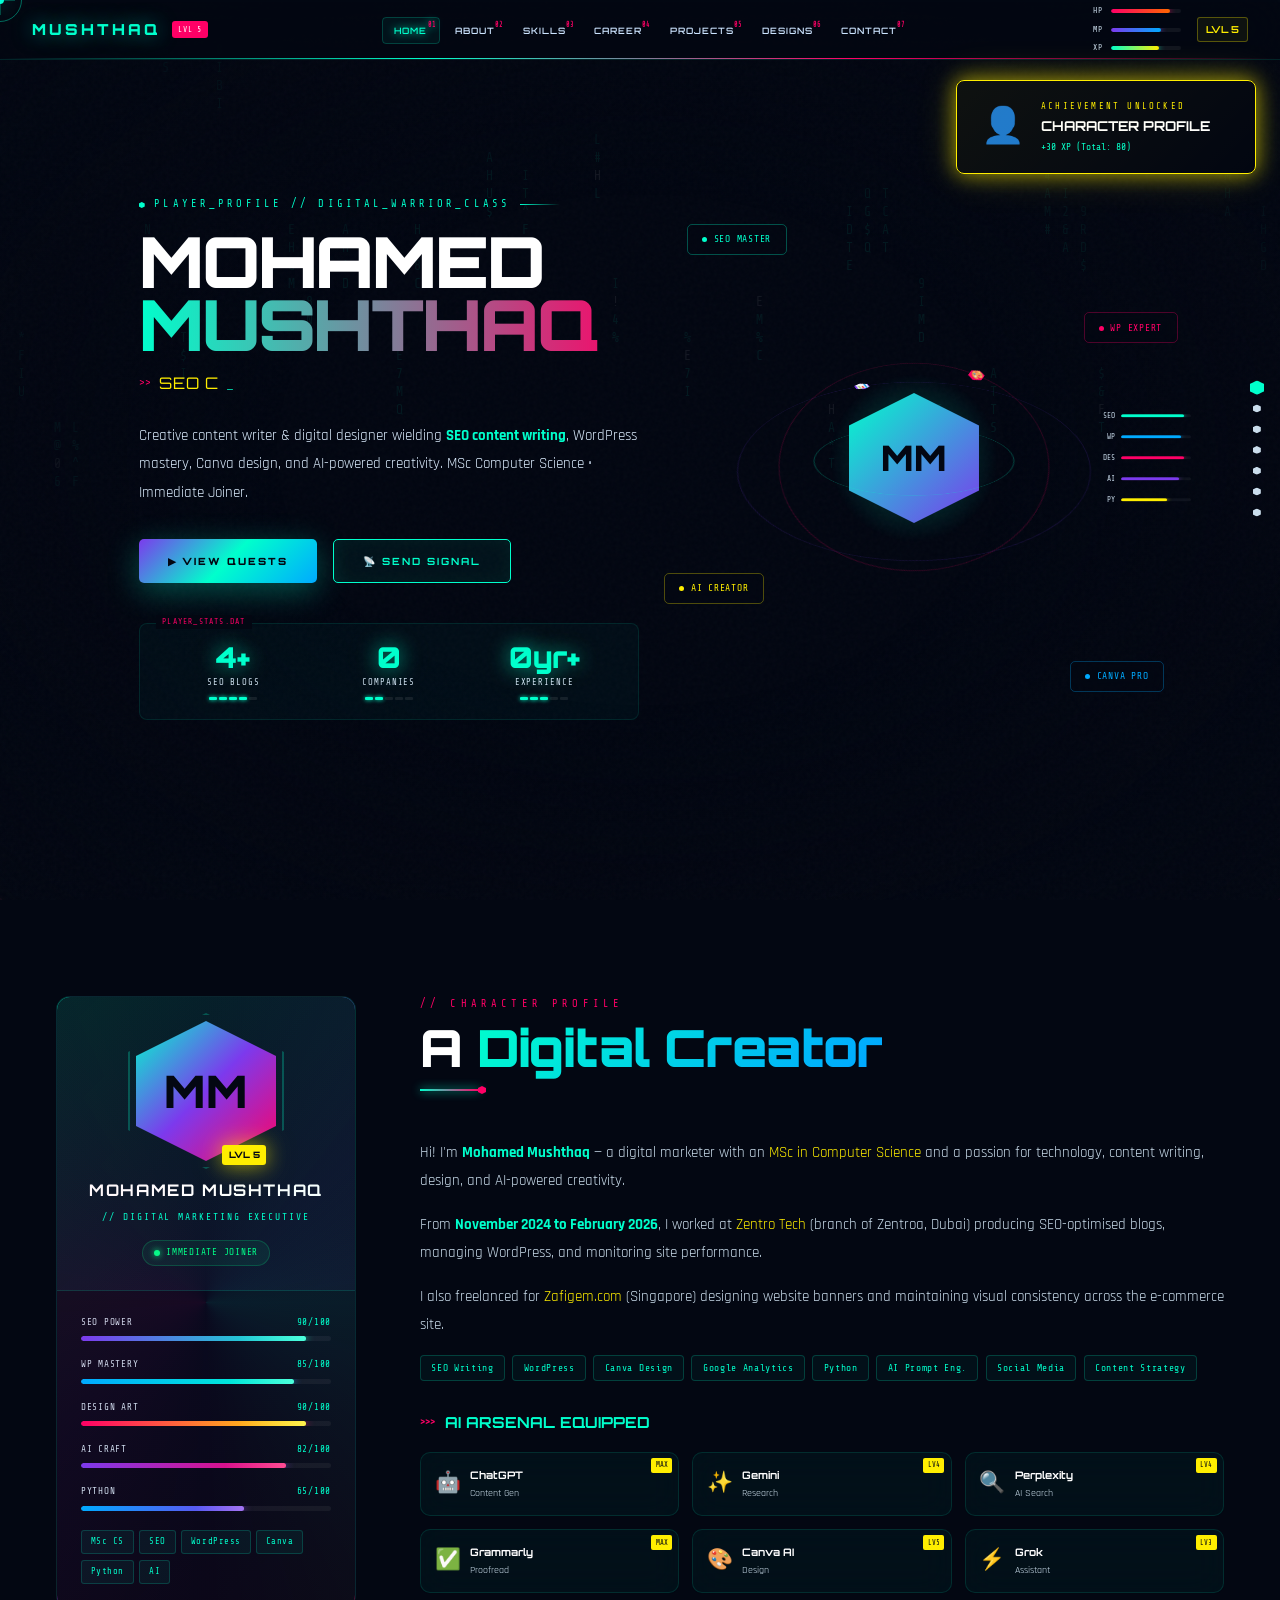
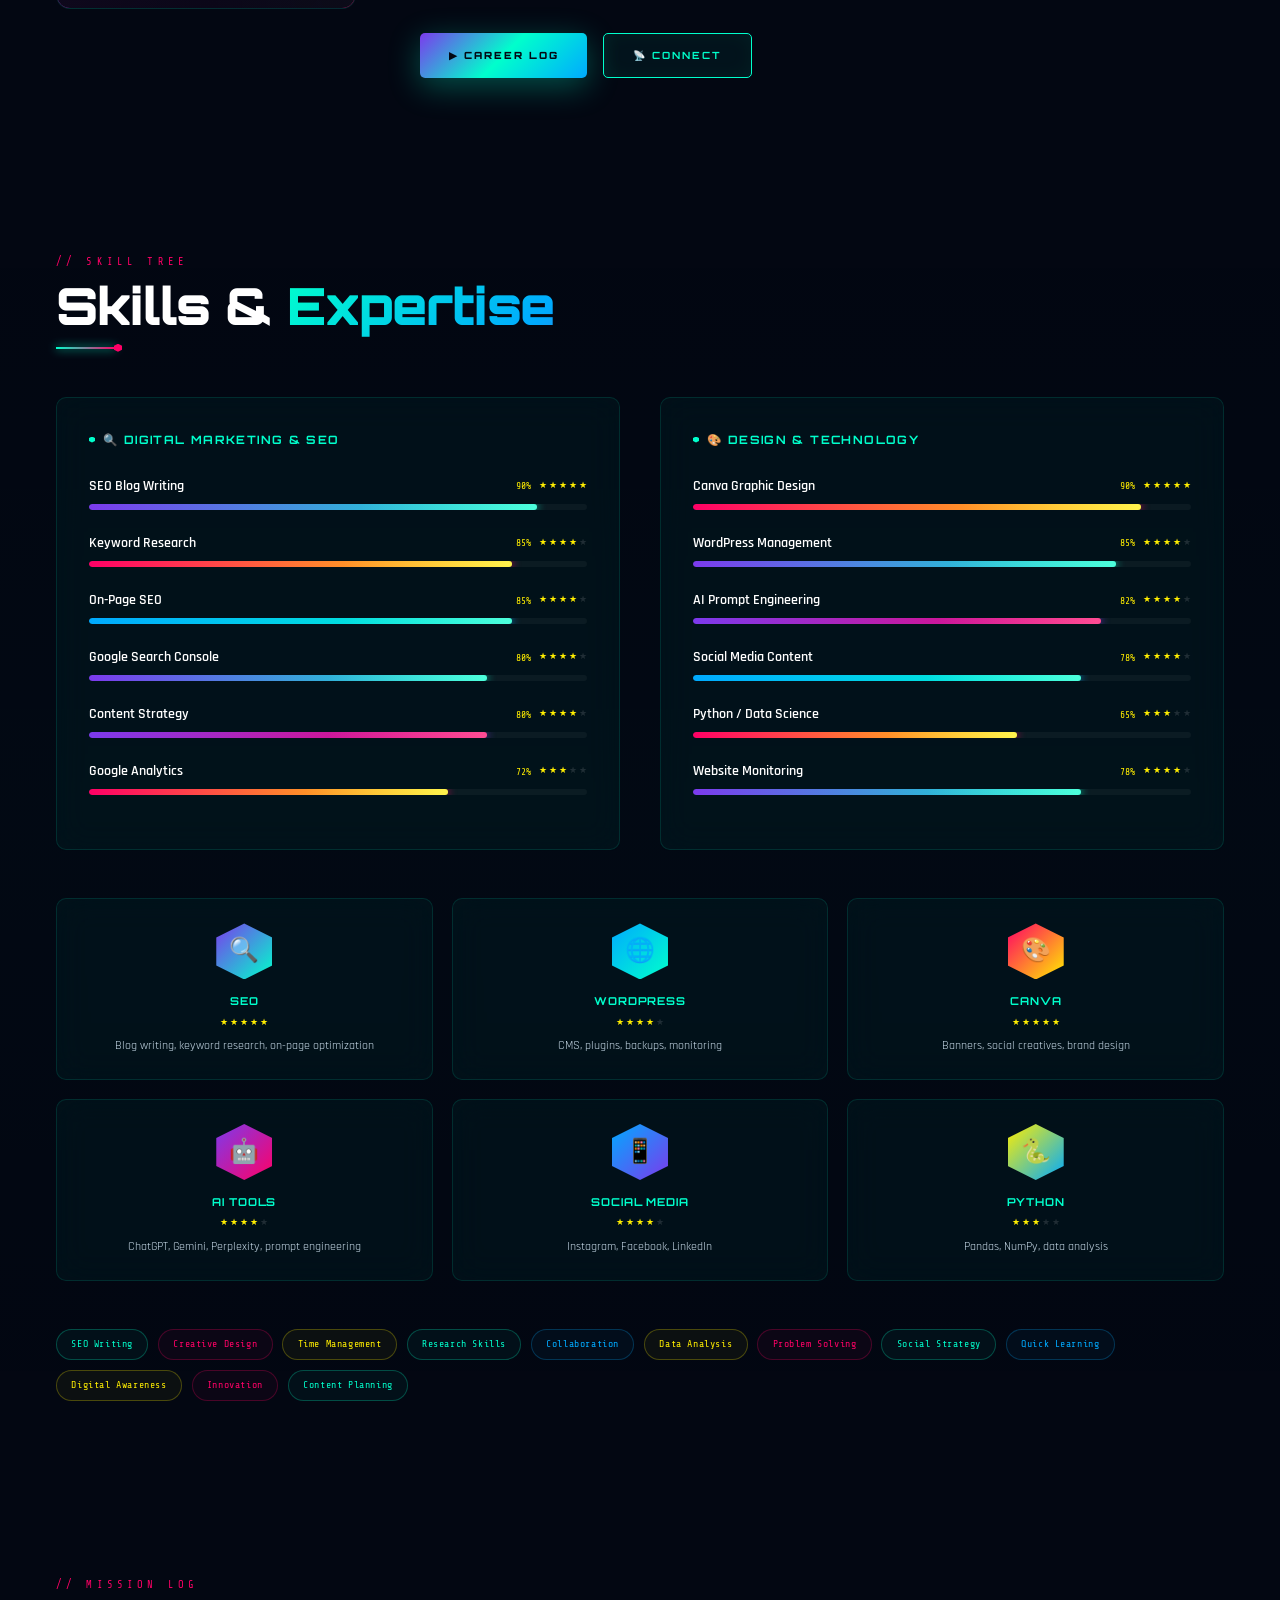
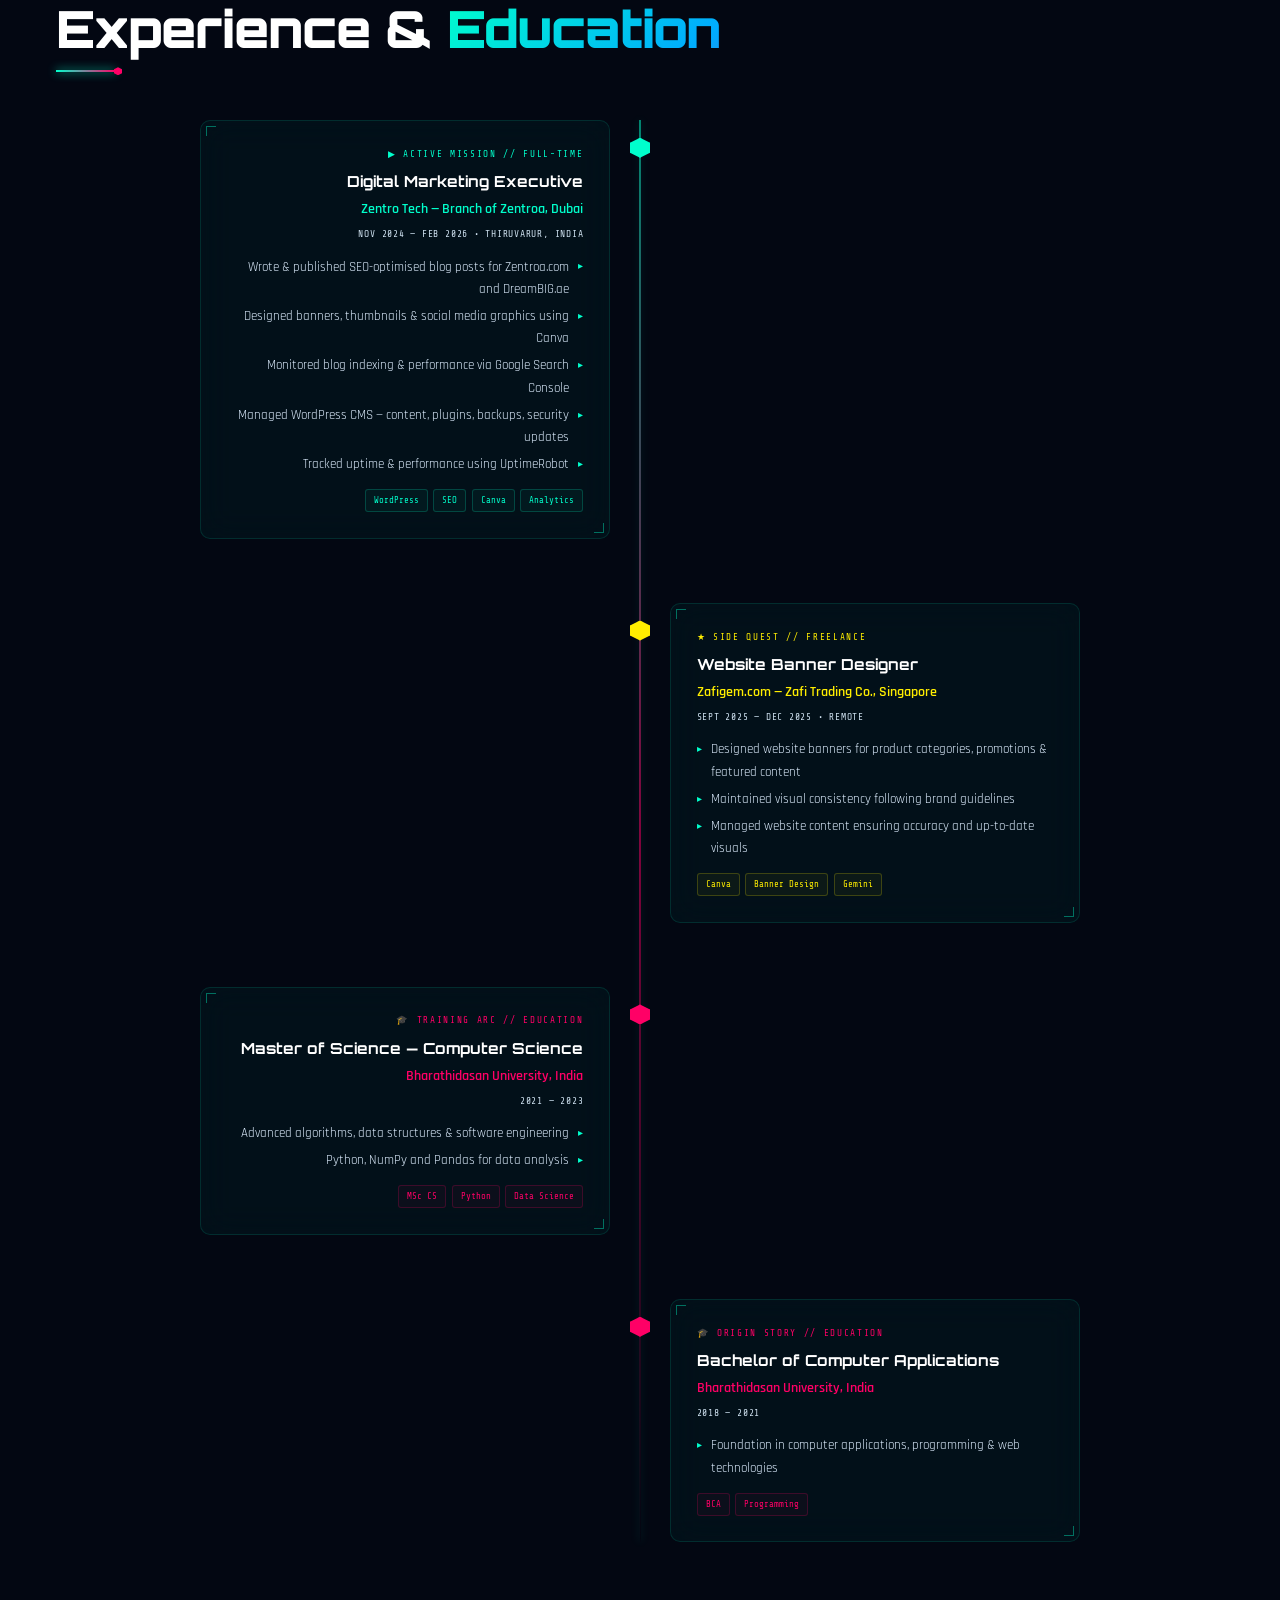
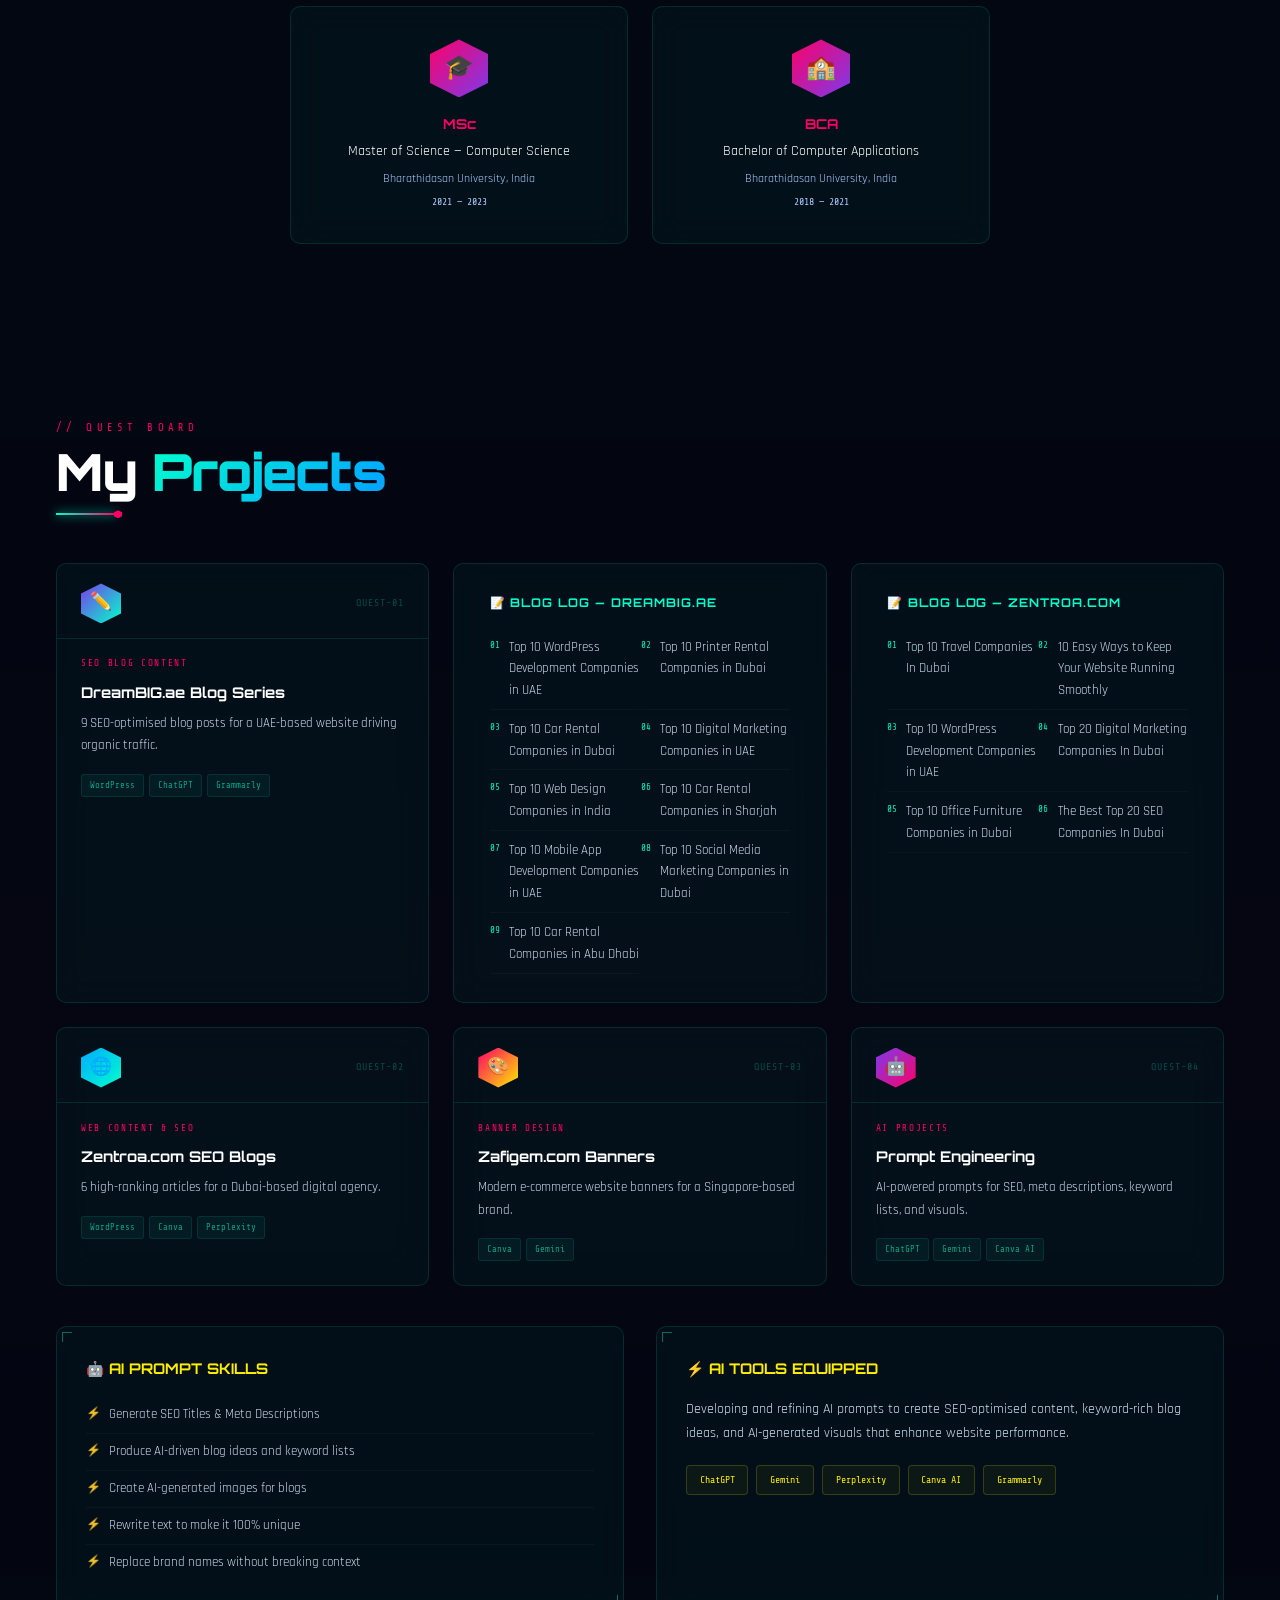
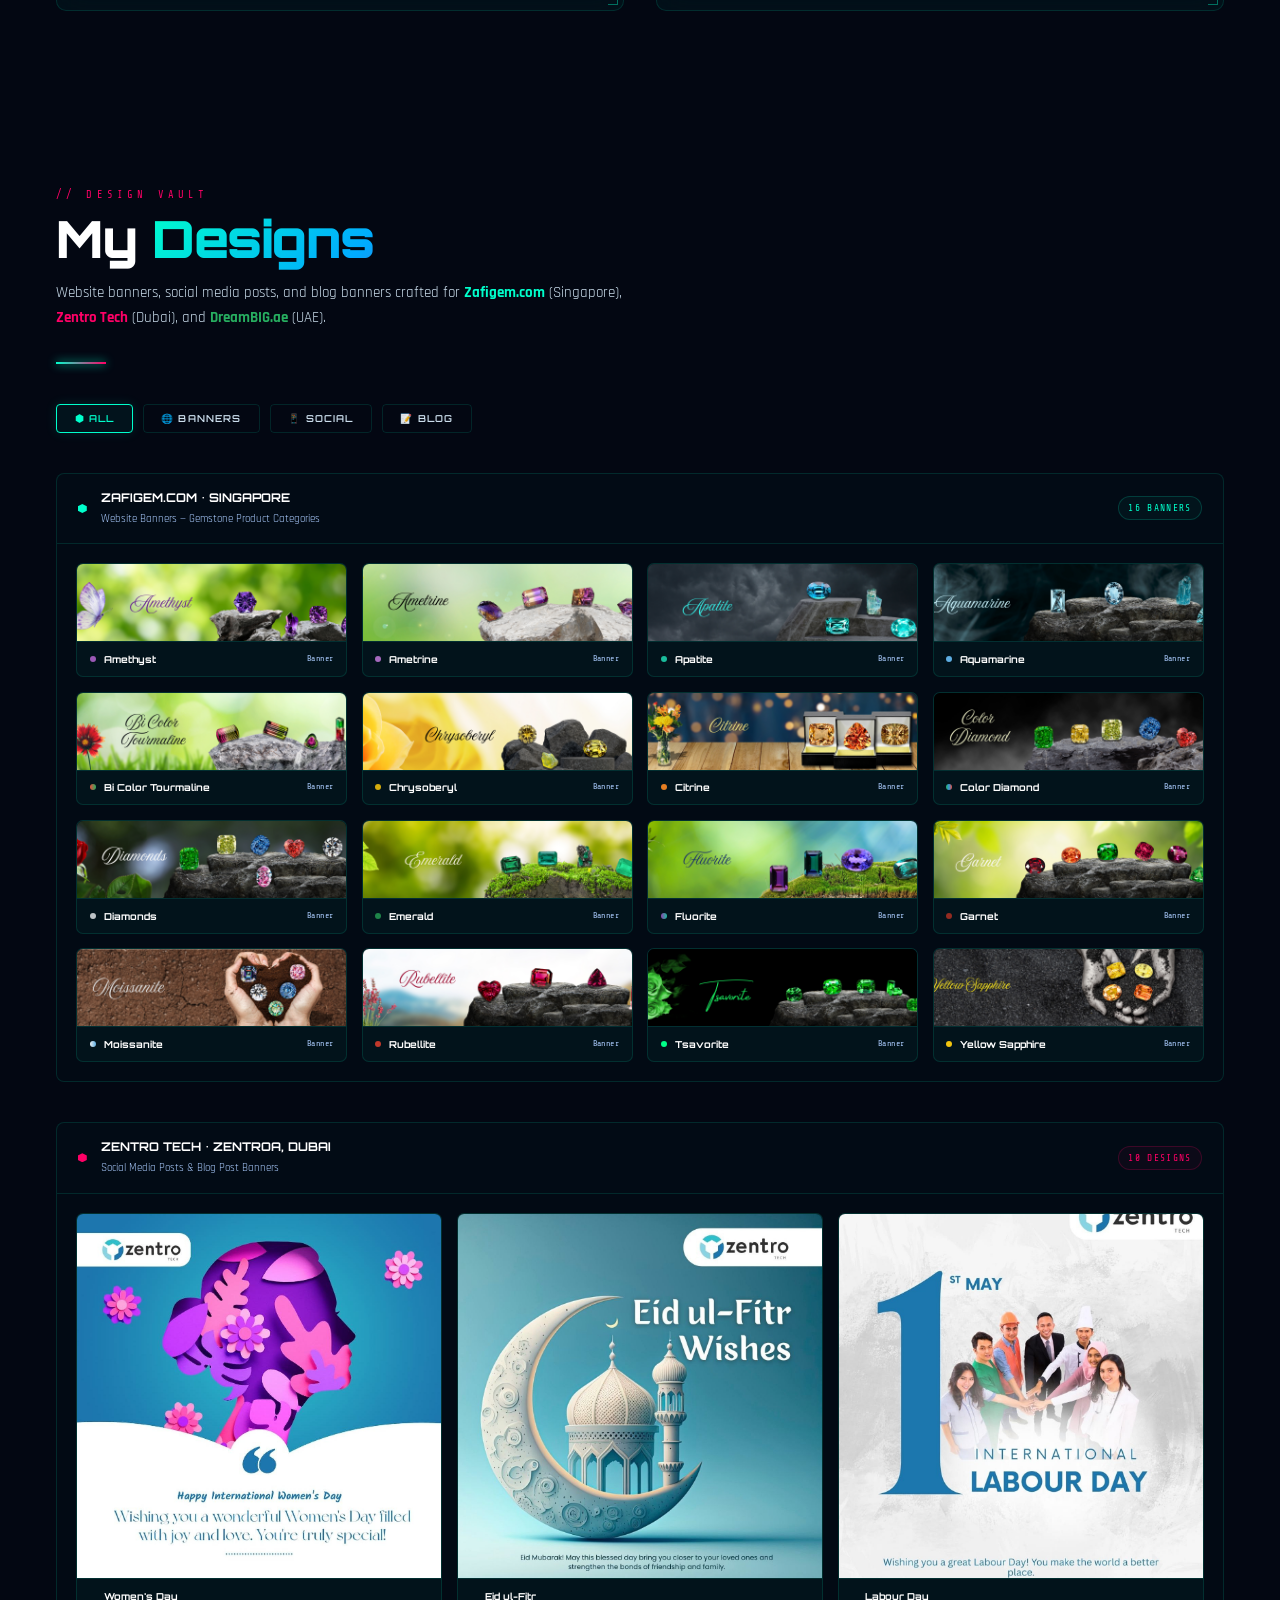
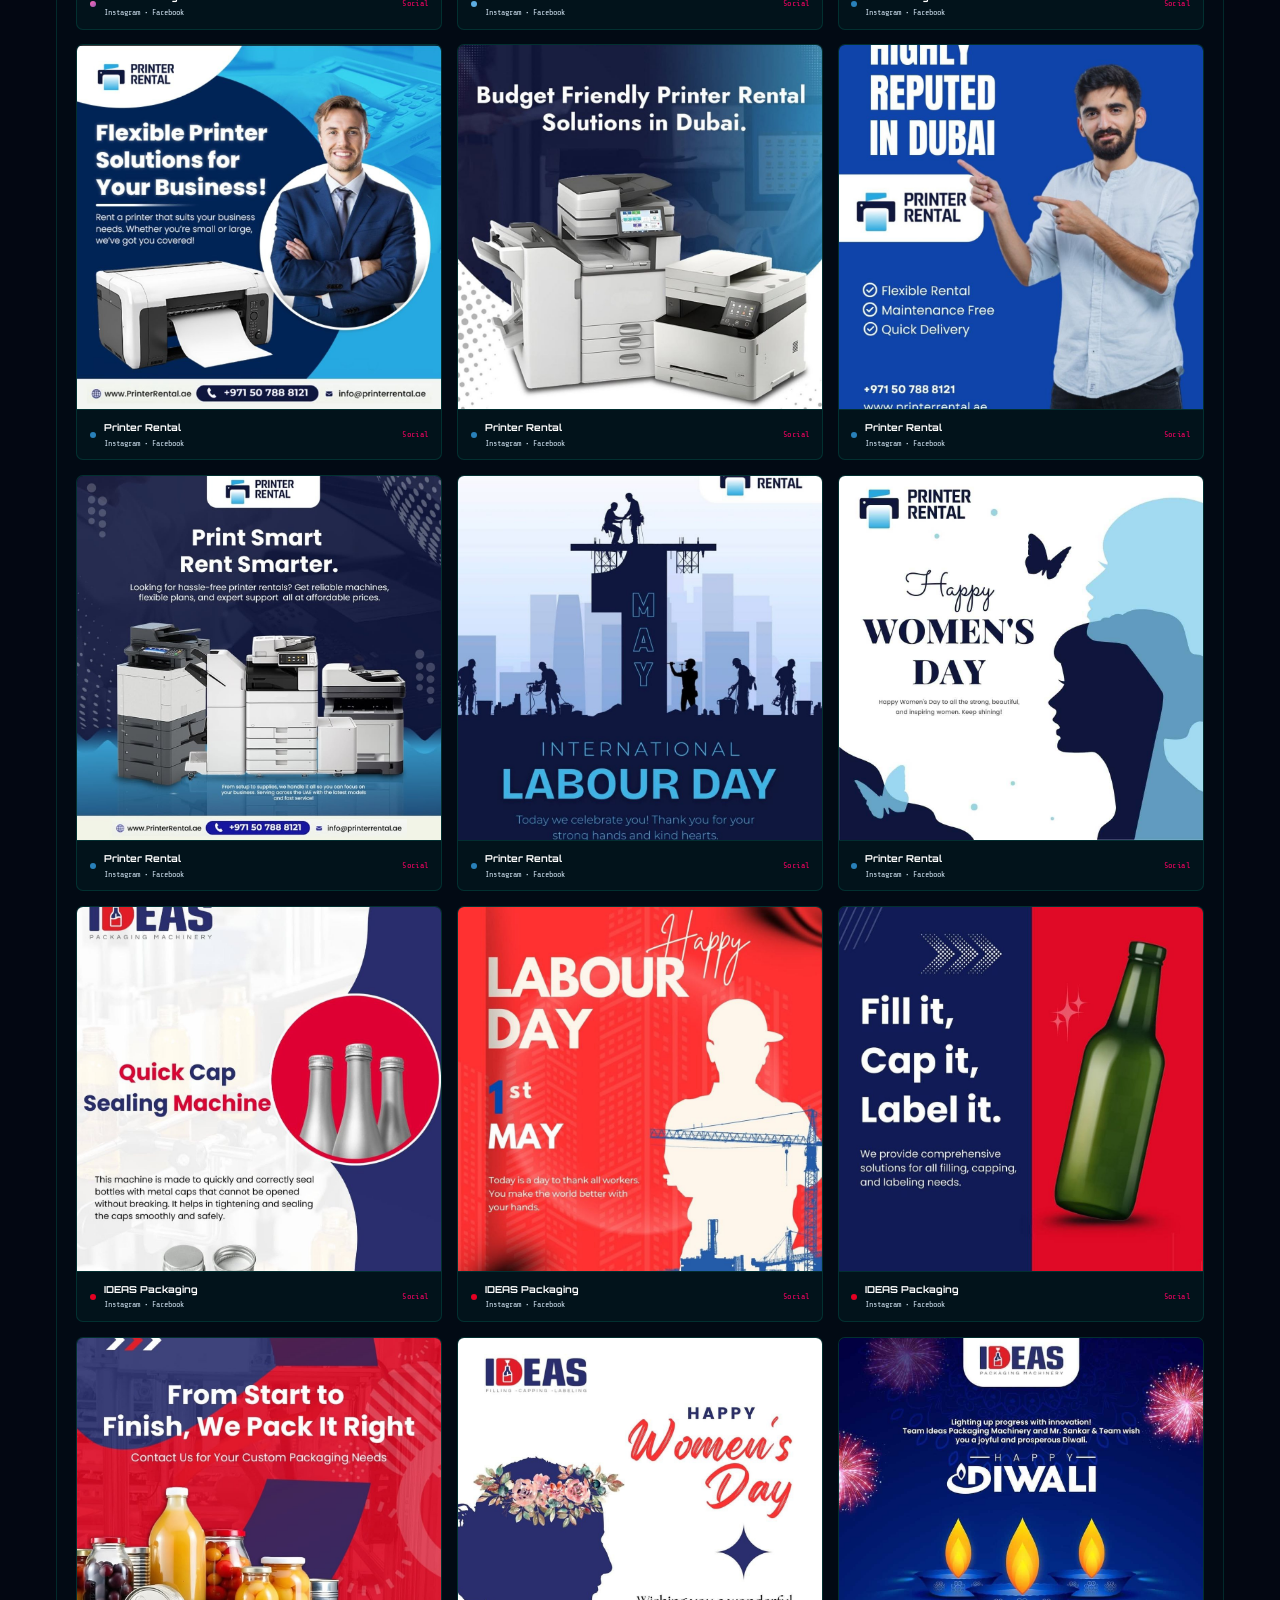
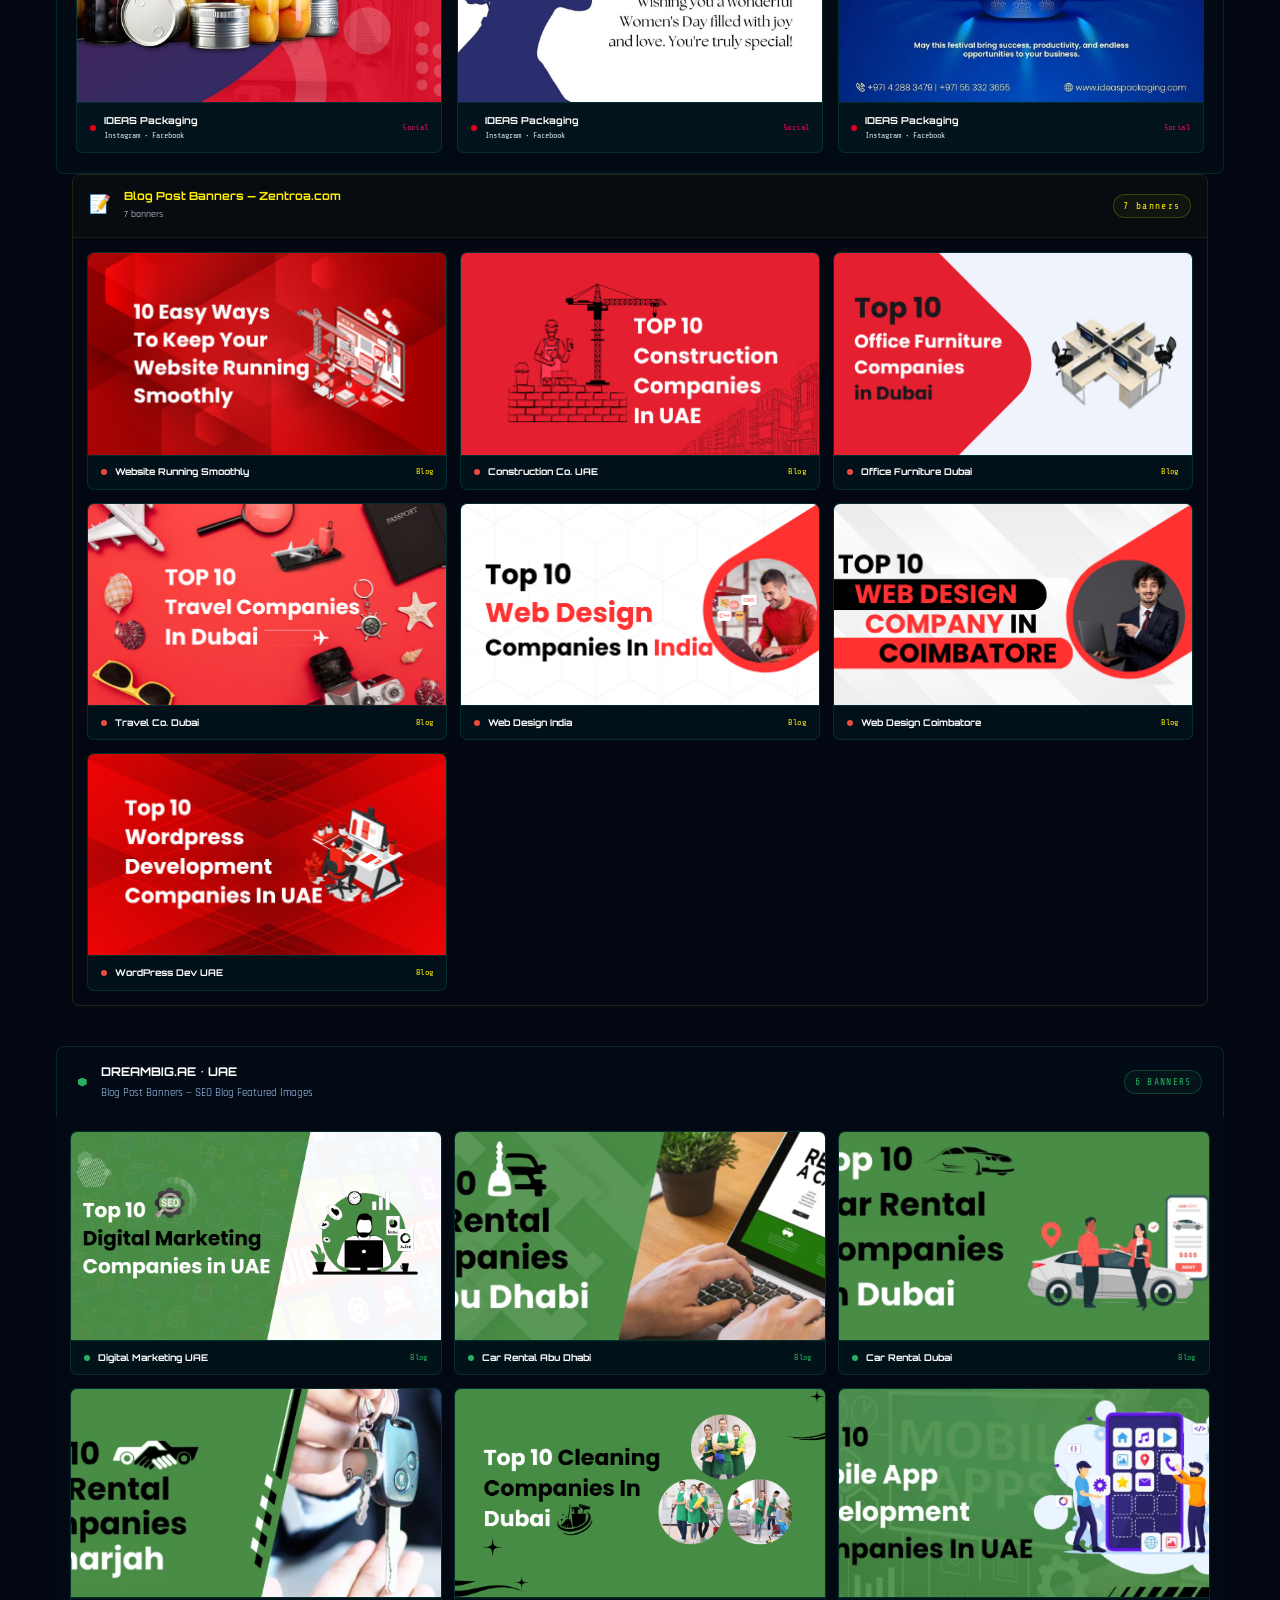
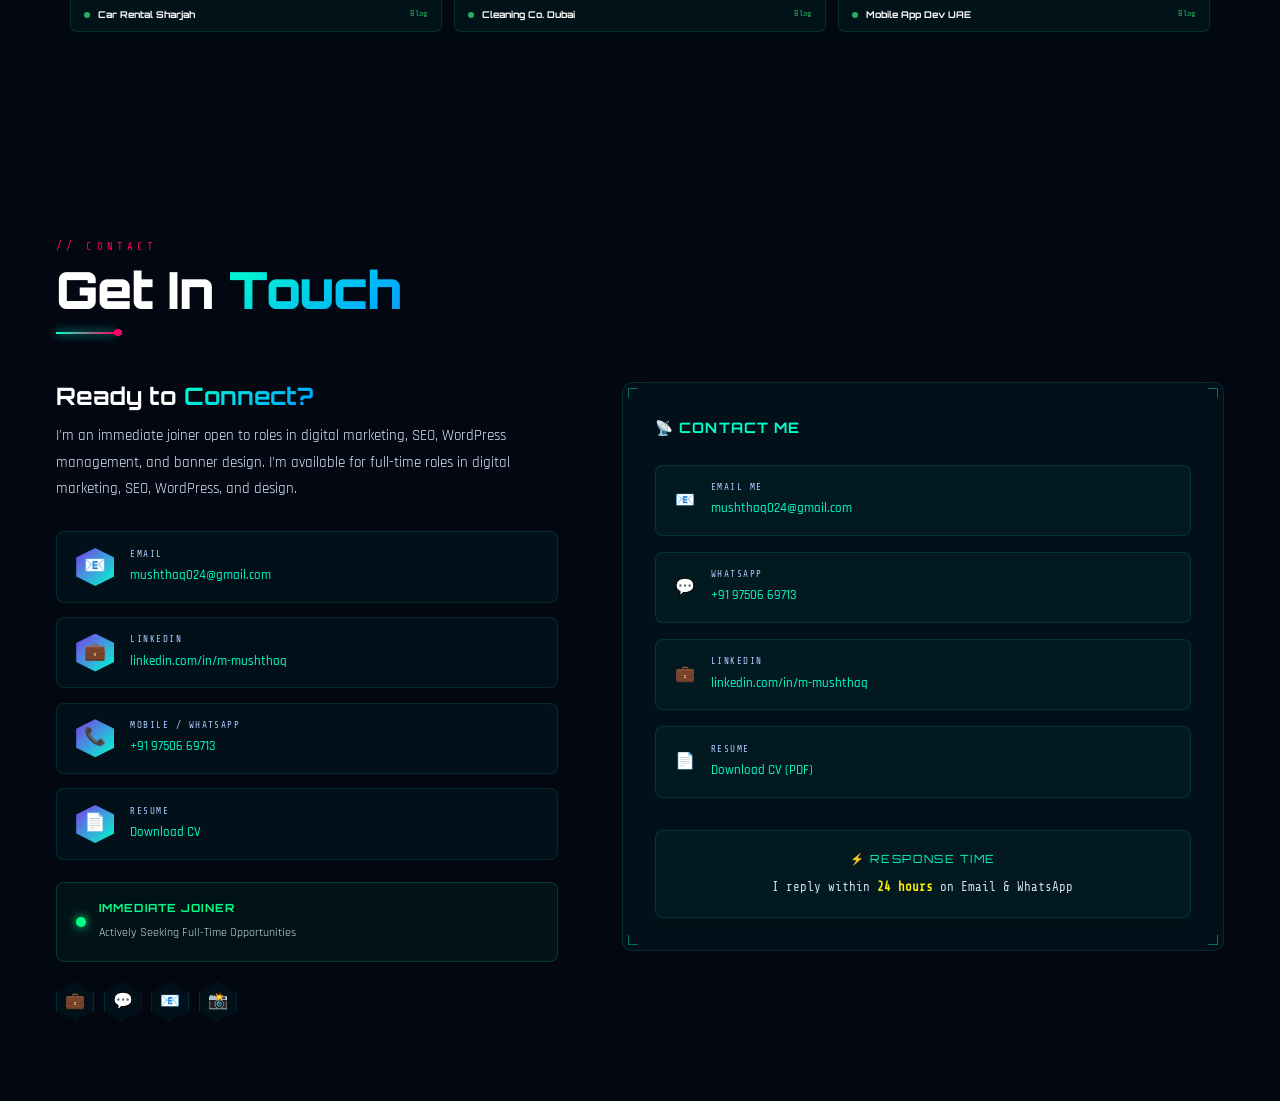
==== commit 560278a4: "Update index.html" ====
--- a/index.html
+++ b/index.html
@@ -466,7 +466,7 @@
 <a href="https://mail.google.com/mail/?view=cm&fs=1&to=mushthaq024@gmail.com" target="_blank" class="c-item"> <div class="c-hex-ico">&#128231;</div><div> <div class="c-lbl">EMAIL</div> <div class="c-val">mushthaq024@gmail.com</div> </div> </a> 
 <a href="https://www.linkedin.com/in/m-mushthaq" target="_blank" class="c-item"><div class="c-hex-ico">&#128188;</div><div><div class="c-lbl">LINKEDIN</div><div class="c-val">linkedin.com/in/m-mushthaq</div></div></a>      
 <a href="tel:+919750669713" class="c-item"><div class="c-hex-ico">&#128222;</div><div><div class="c-lbl">MOBILE / WHATSAPP</div><div class="c-val">+91 97506 69713</div></div></a>
-        <a href="Mushthaq_Resume.pdf" class="c-item"><div class="c-hex-ico">&#128196;</div><div><div class="c-lbl">RESUME</div><div class="c-val">Download CV</div></div></a>
+        <a href="" class="c-item"><div class="c-hex-ico">&#128196;</div><div><div class="c-lbl">RESUME</div><div class="c-val">Download CV</div></div></a>
       </div>
       <div class="avail-hud"><div class="ap"></div><div><strong>IMMEDIATE JOINER</strong><span>Actively Seeking Full-Time Opportunities</span></div></div>
       <div class="socials">
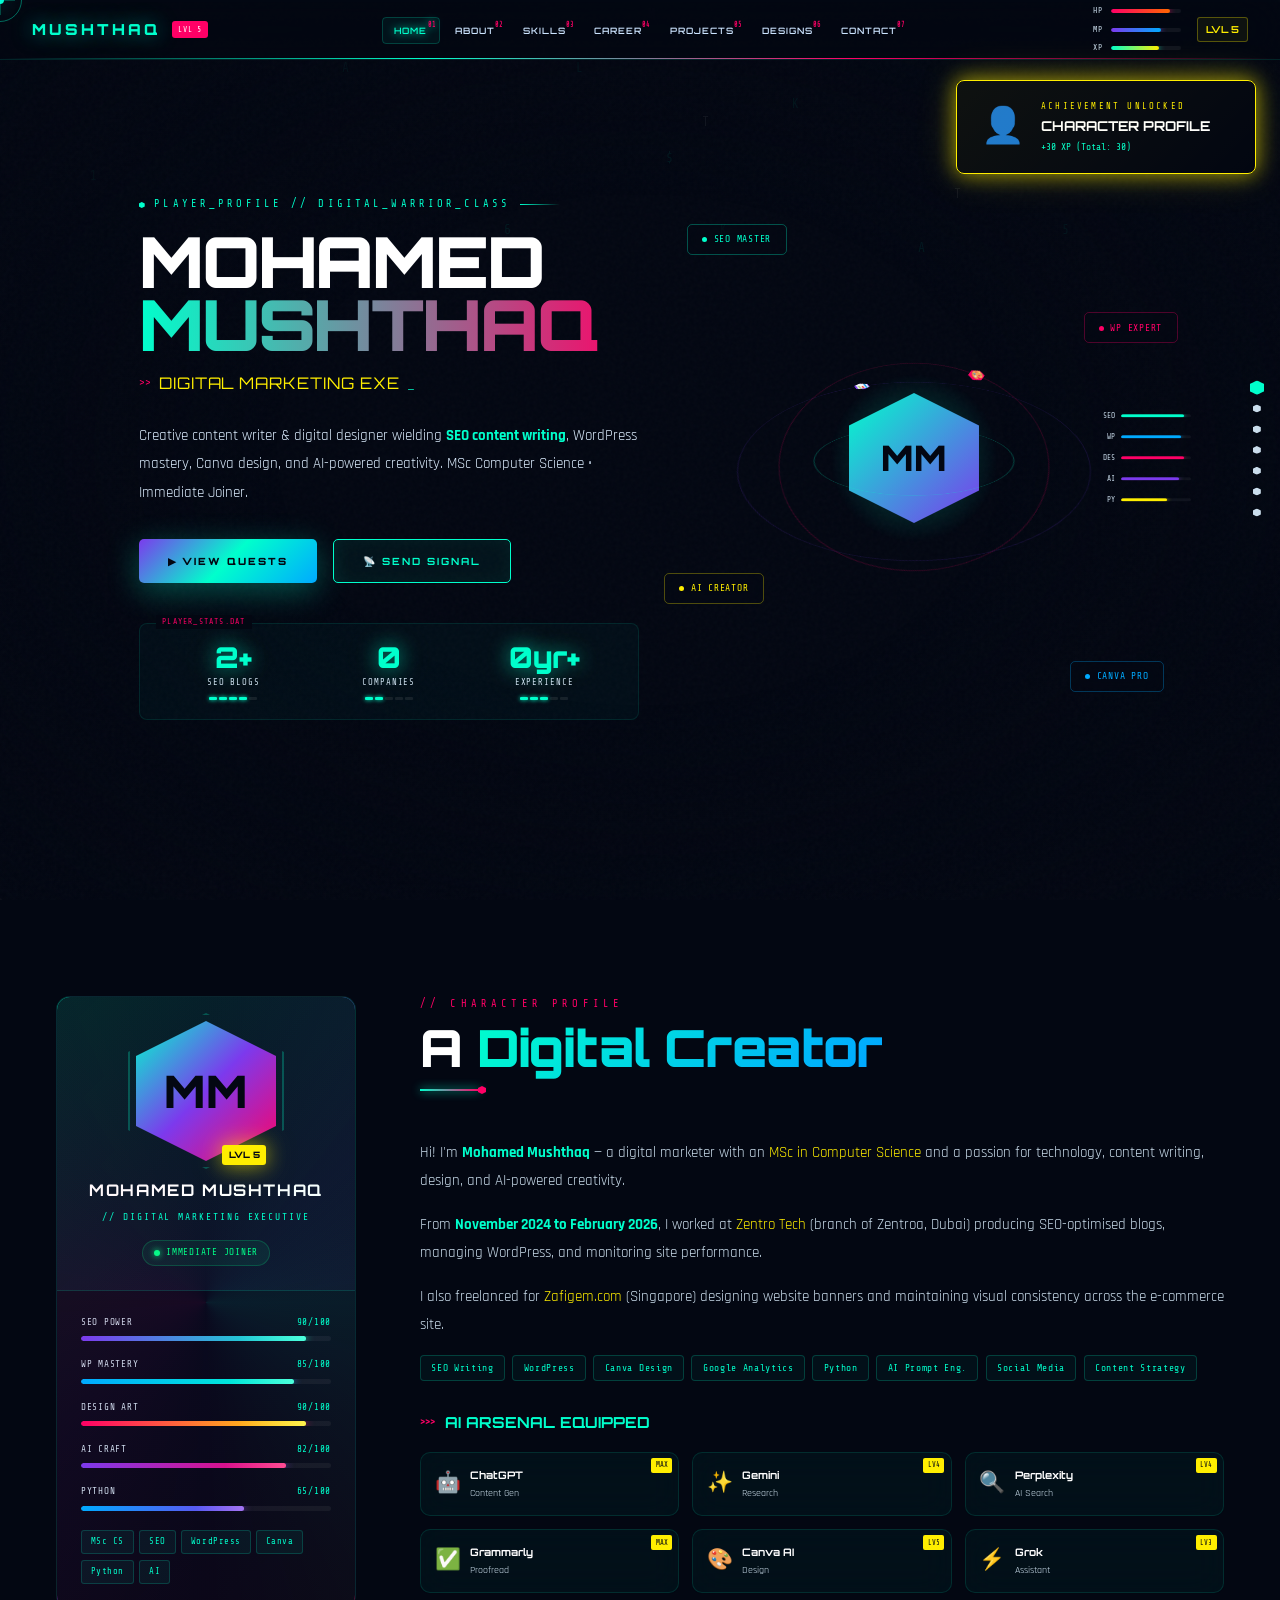
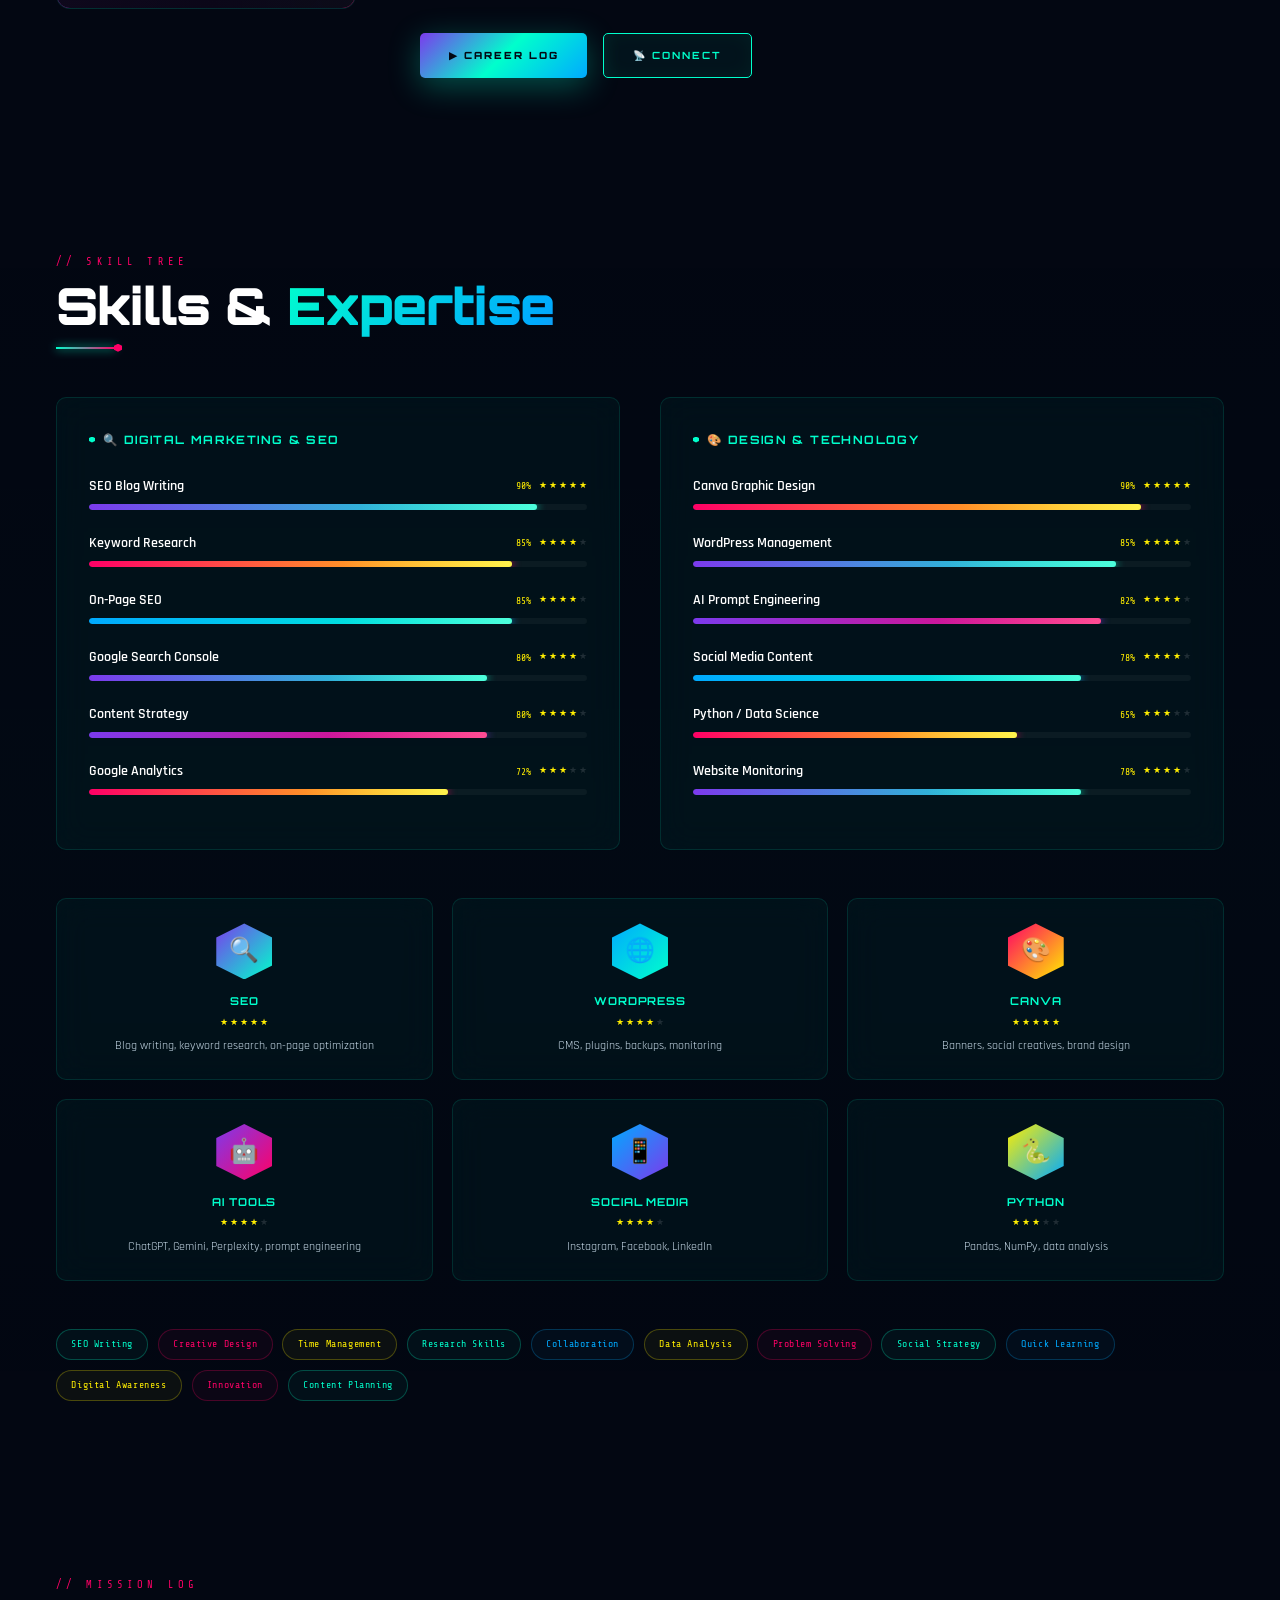
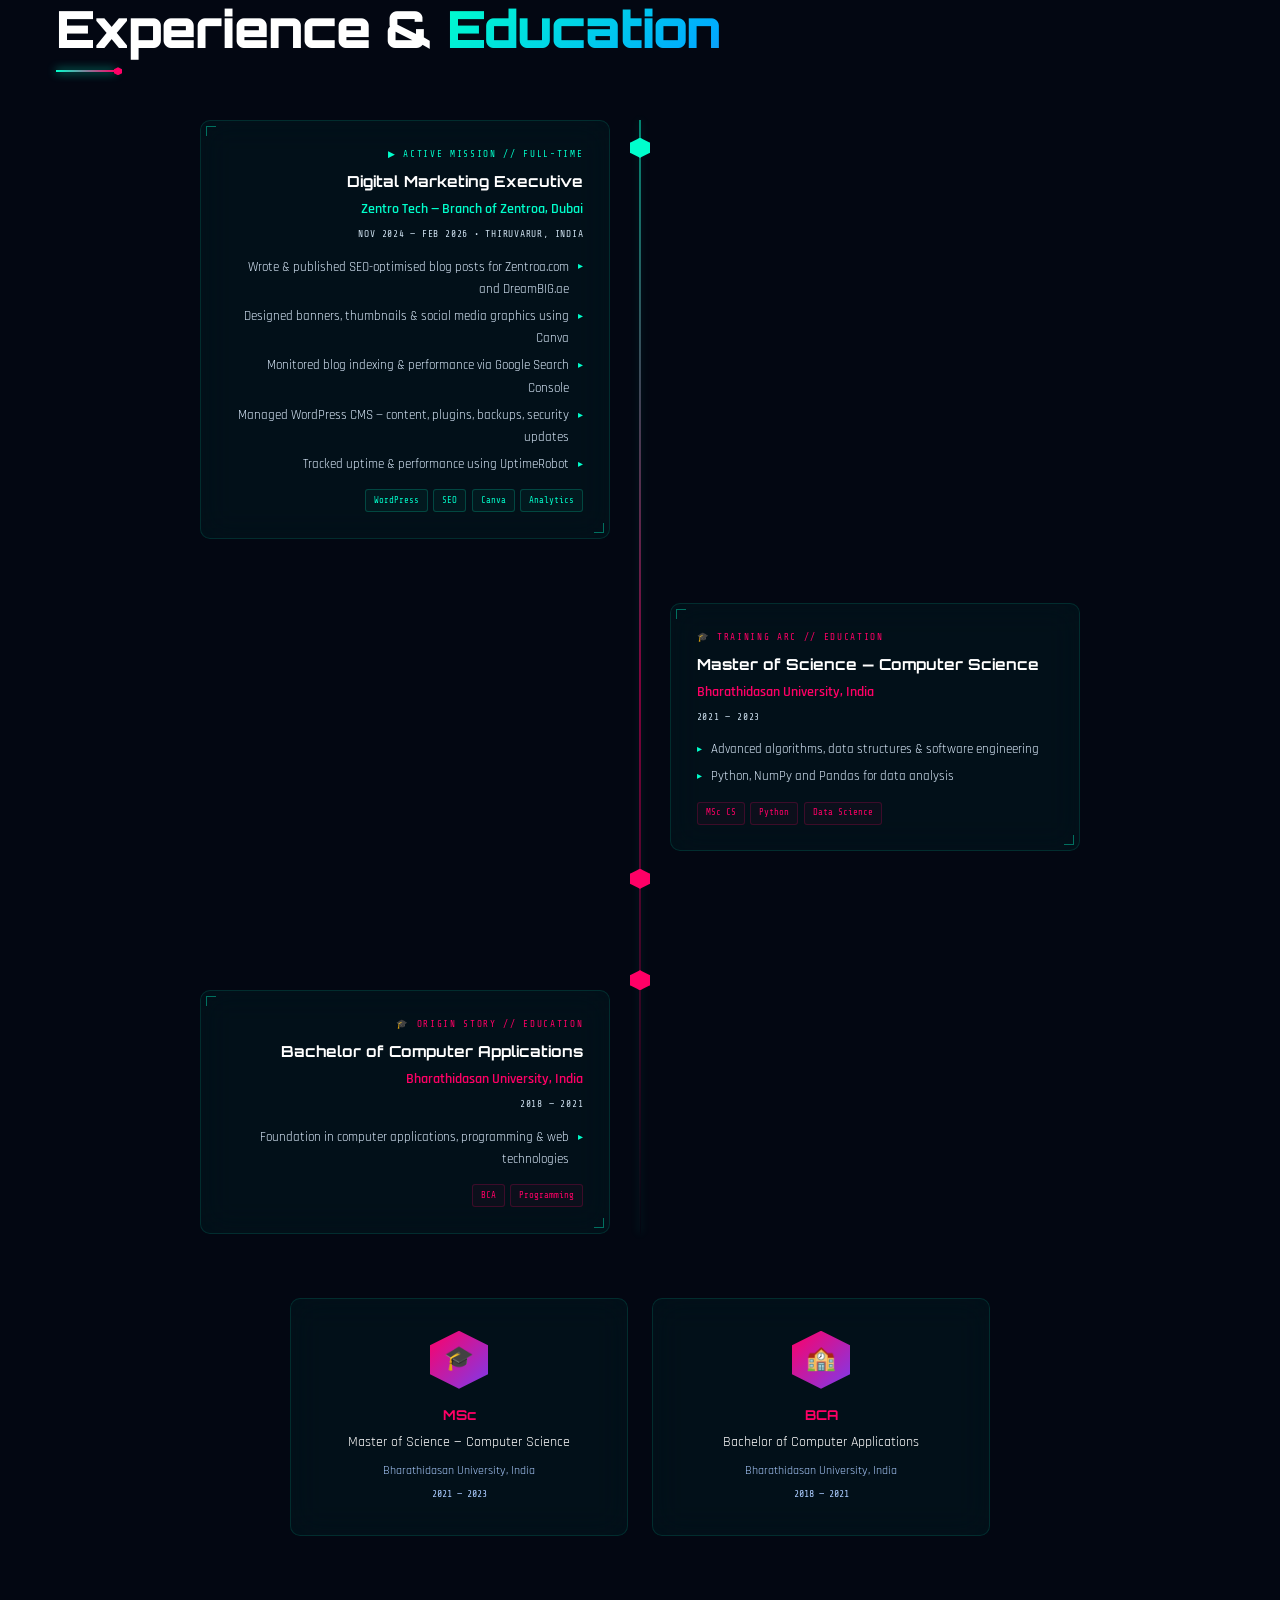
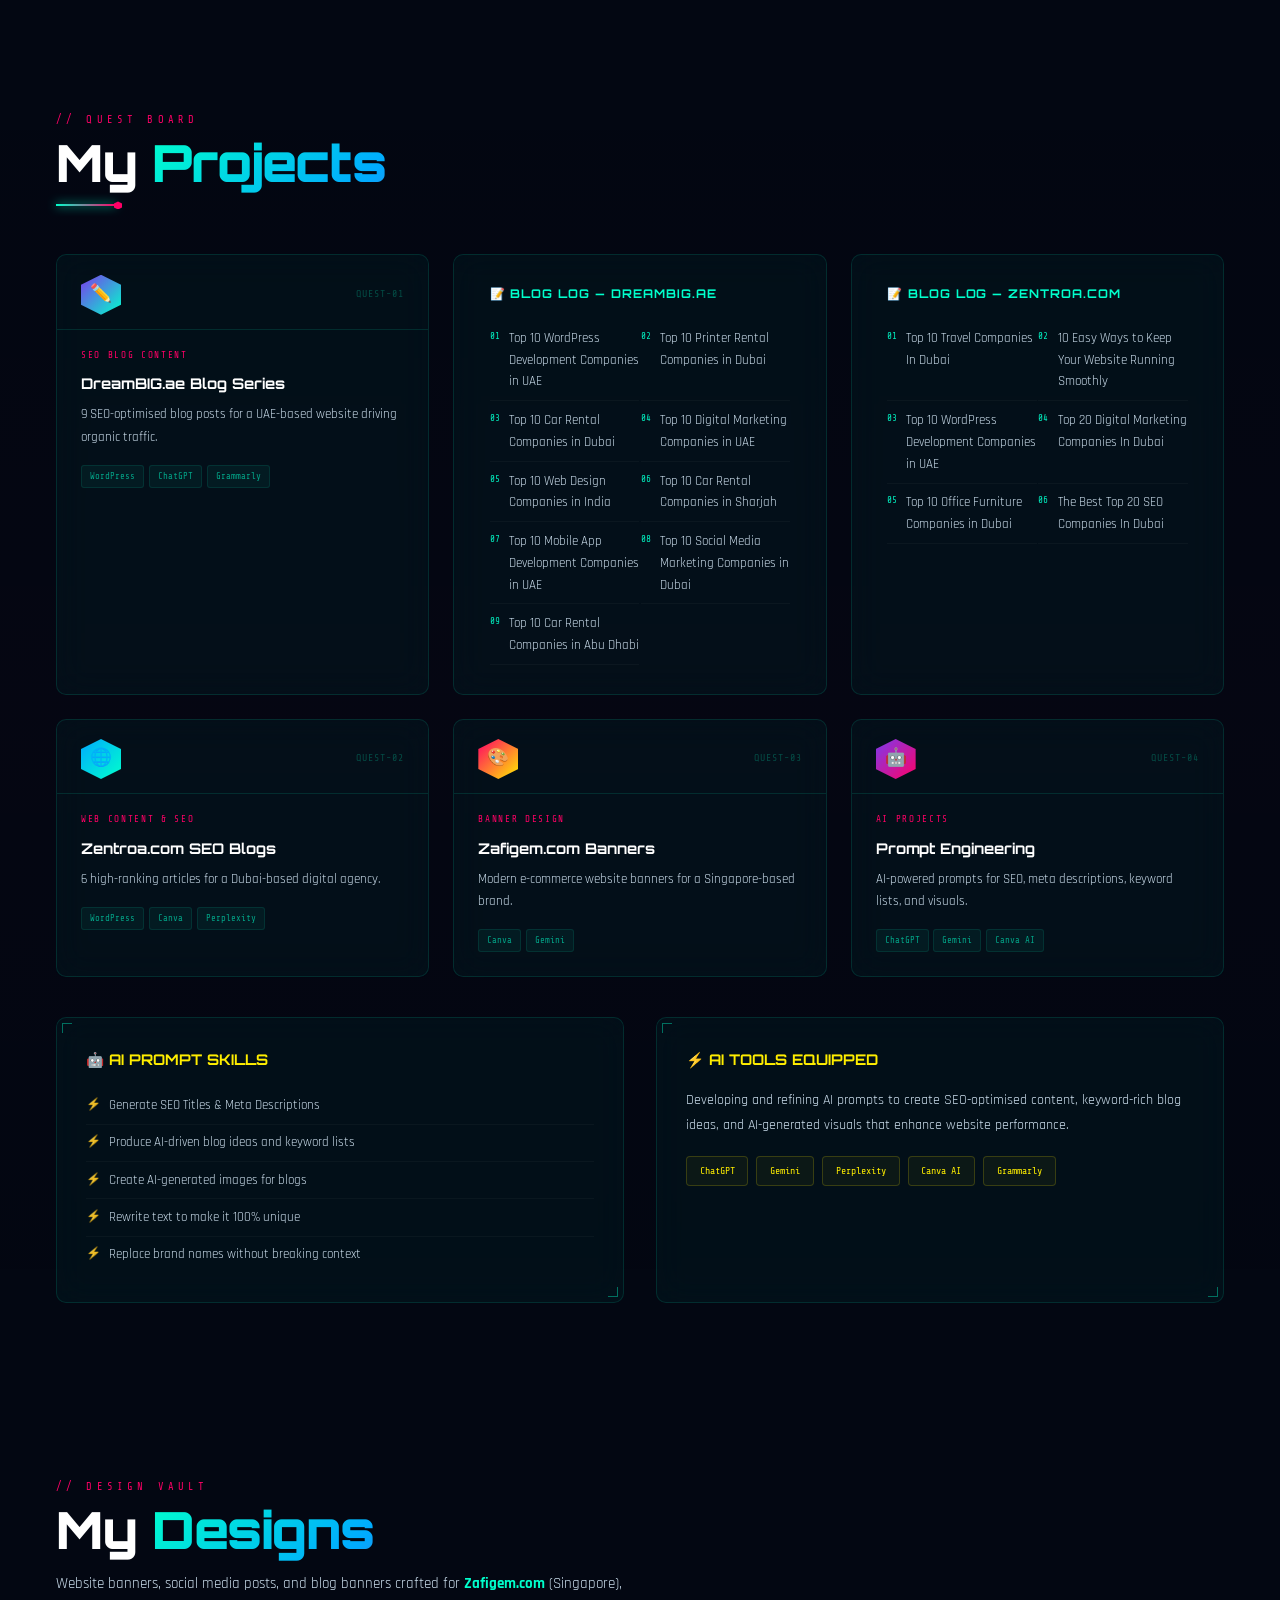
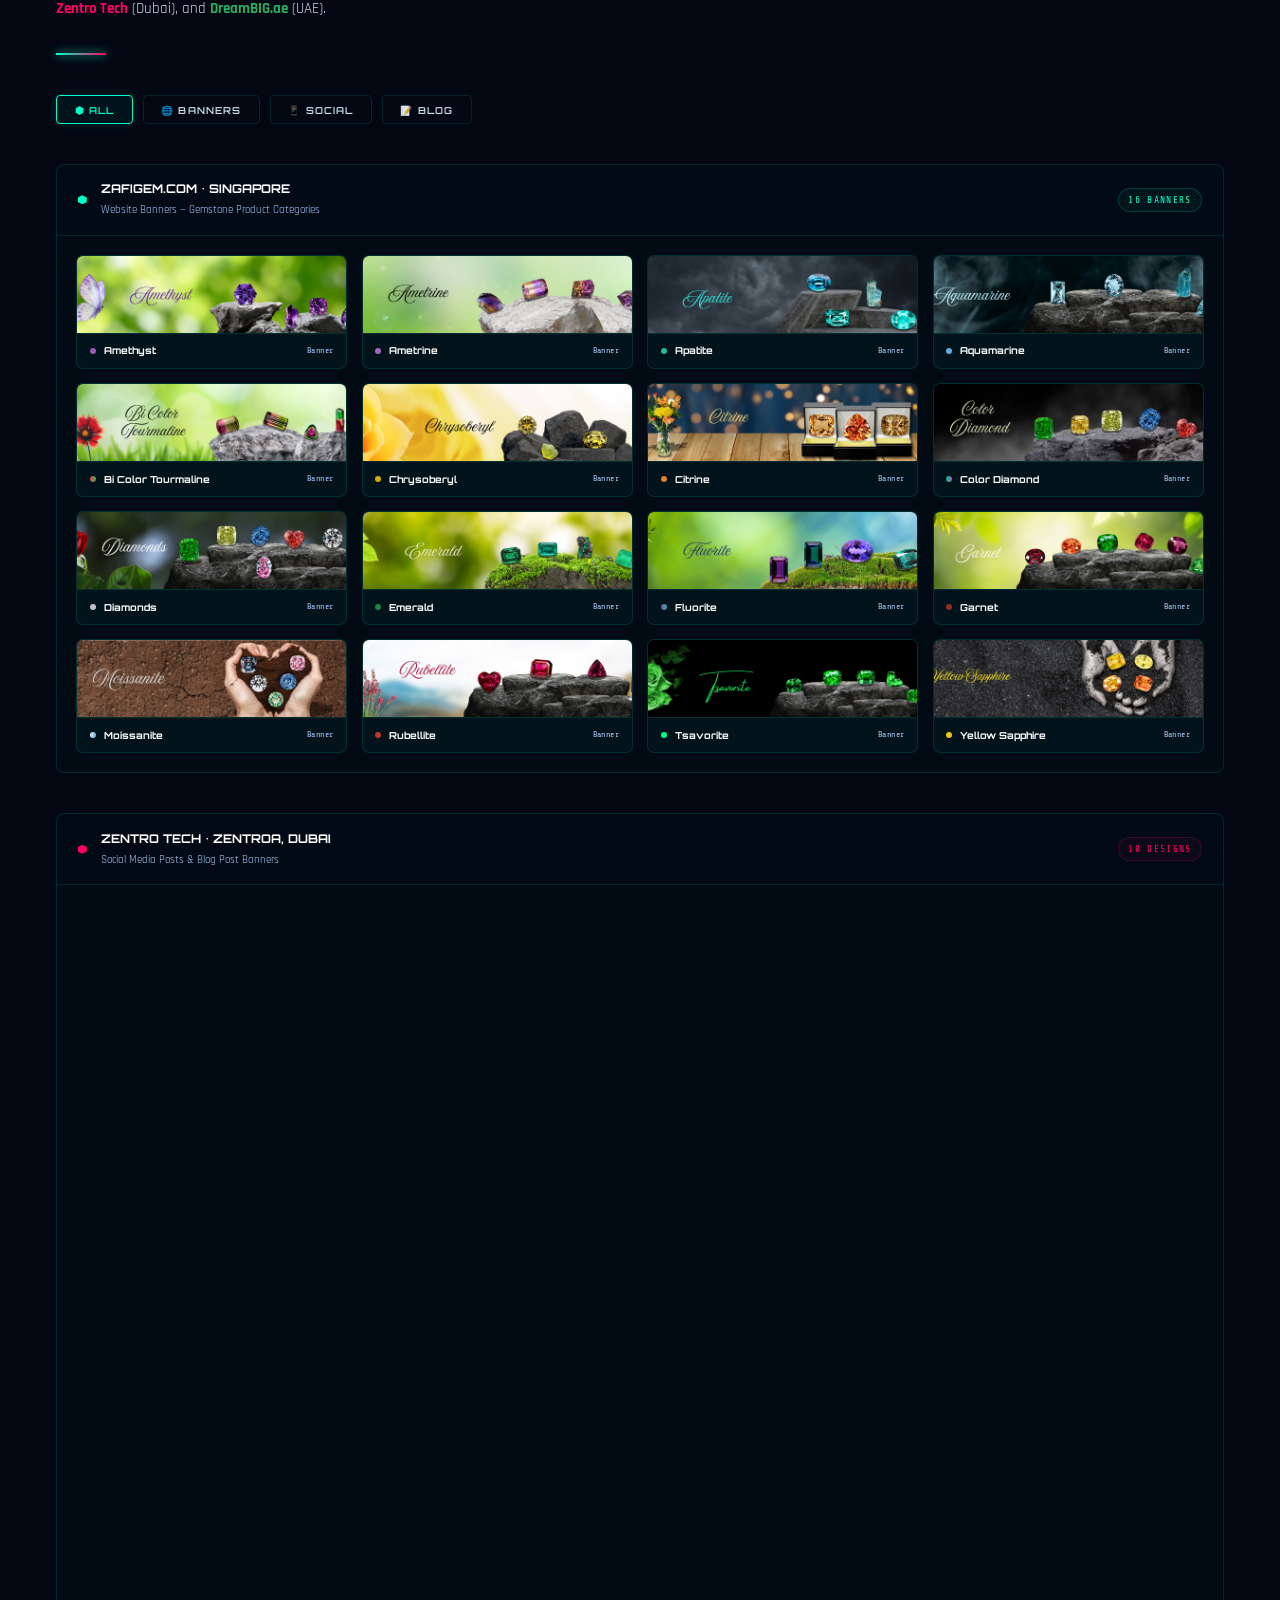
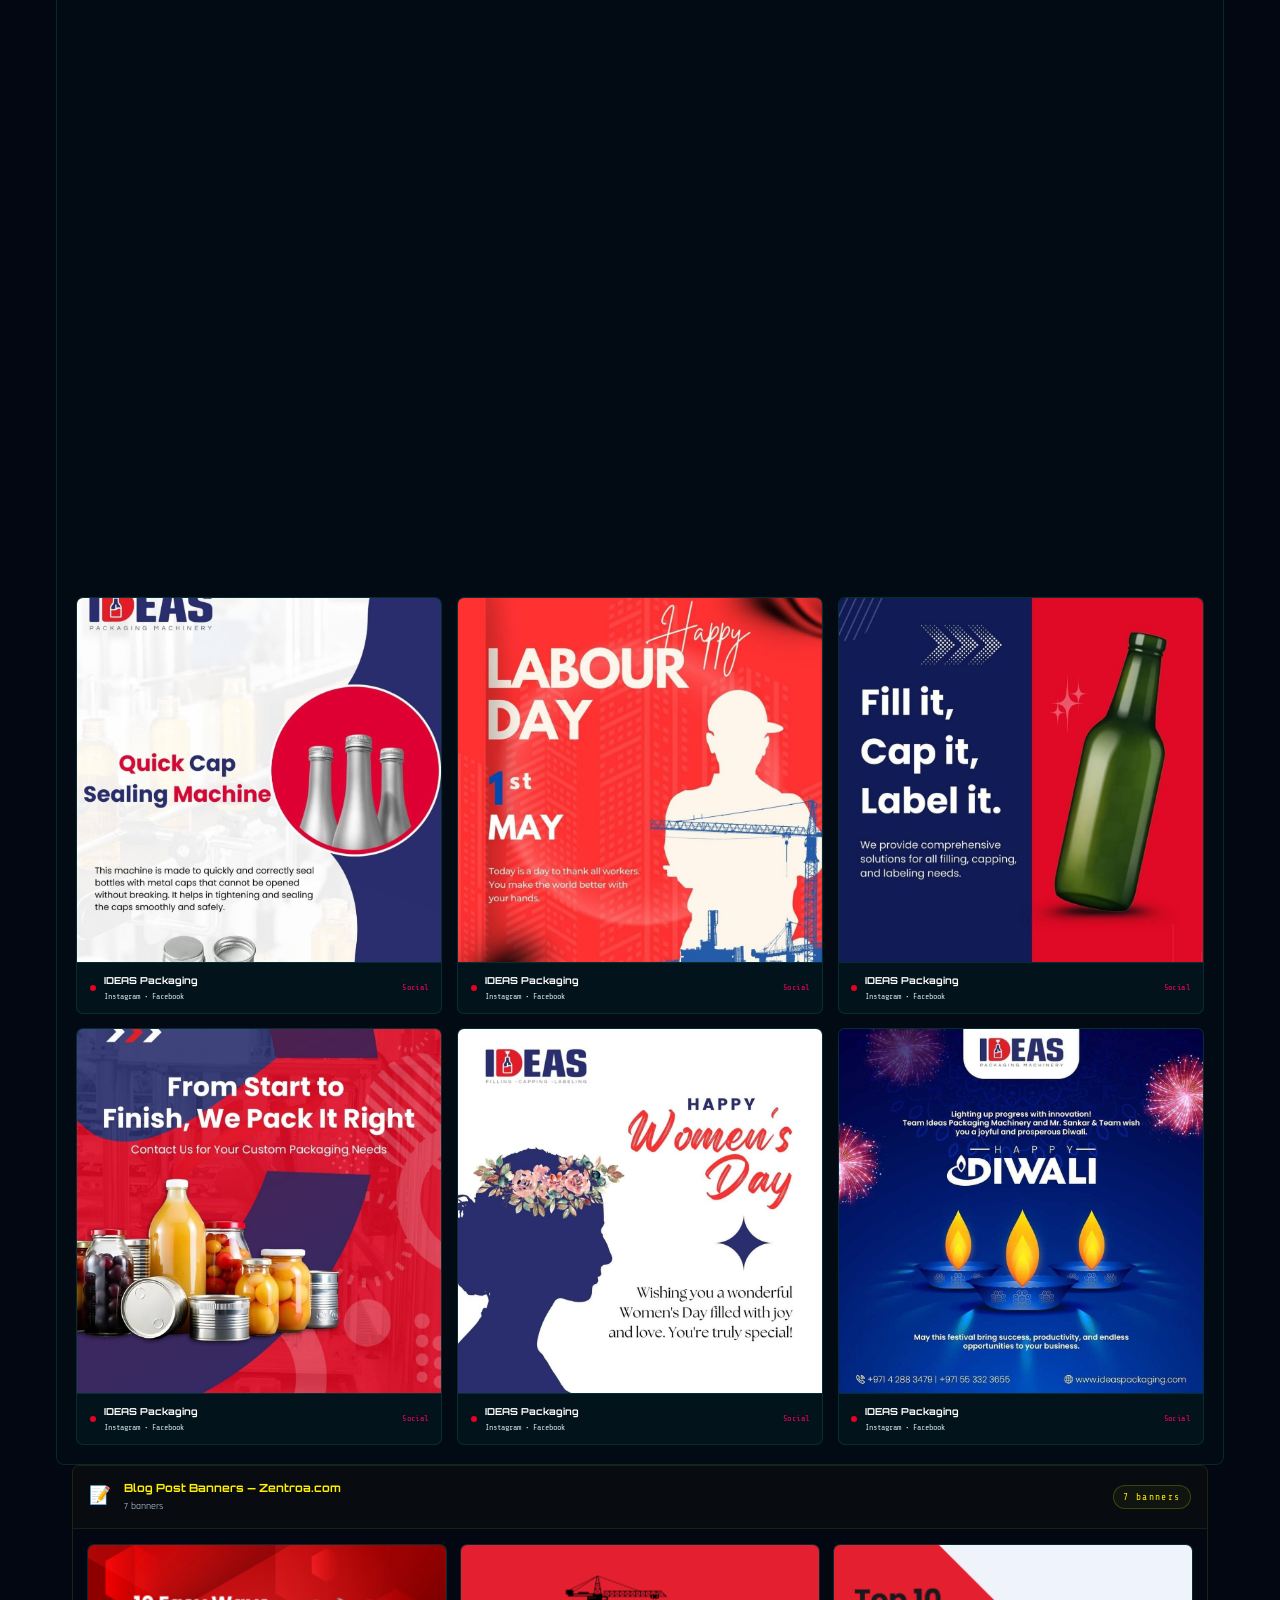
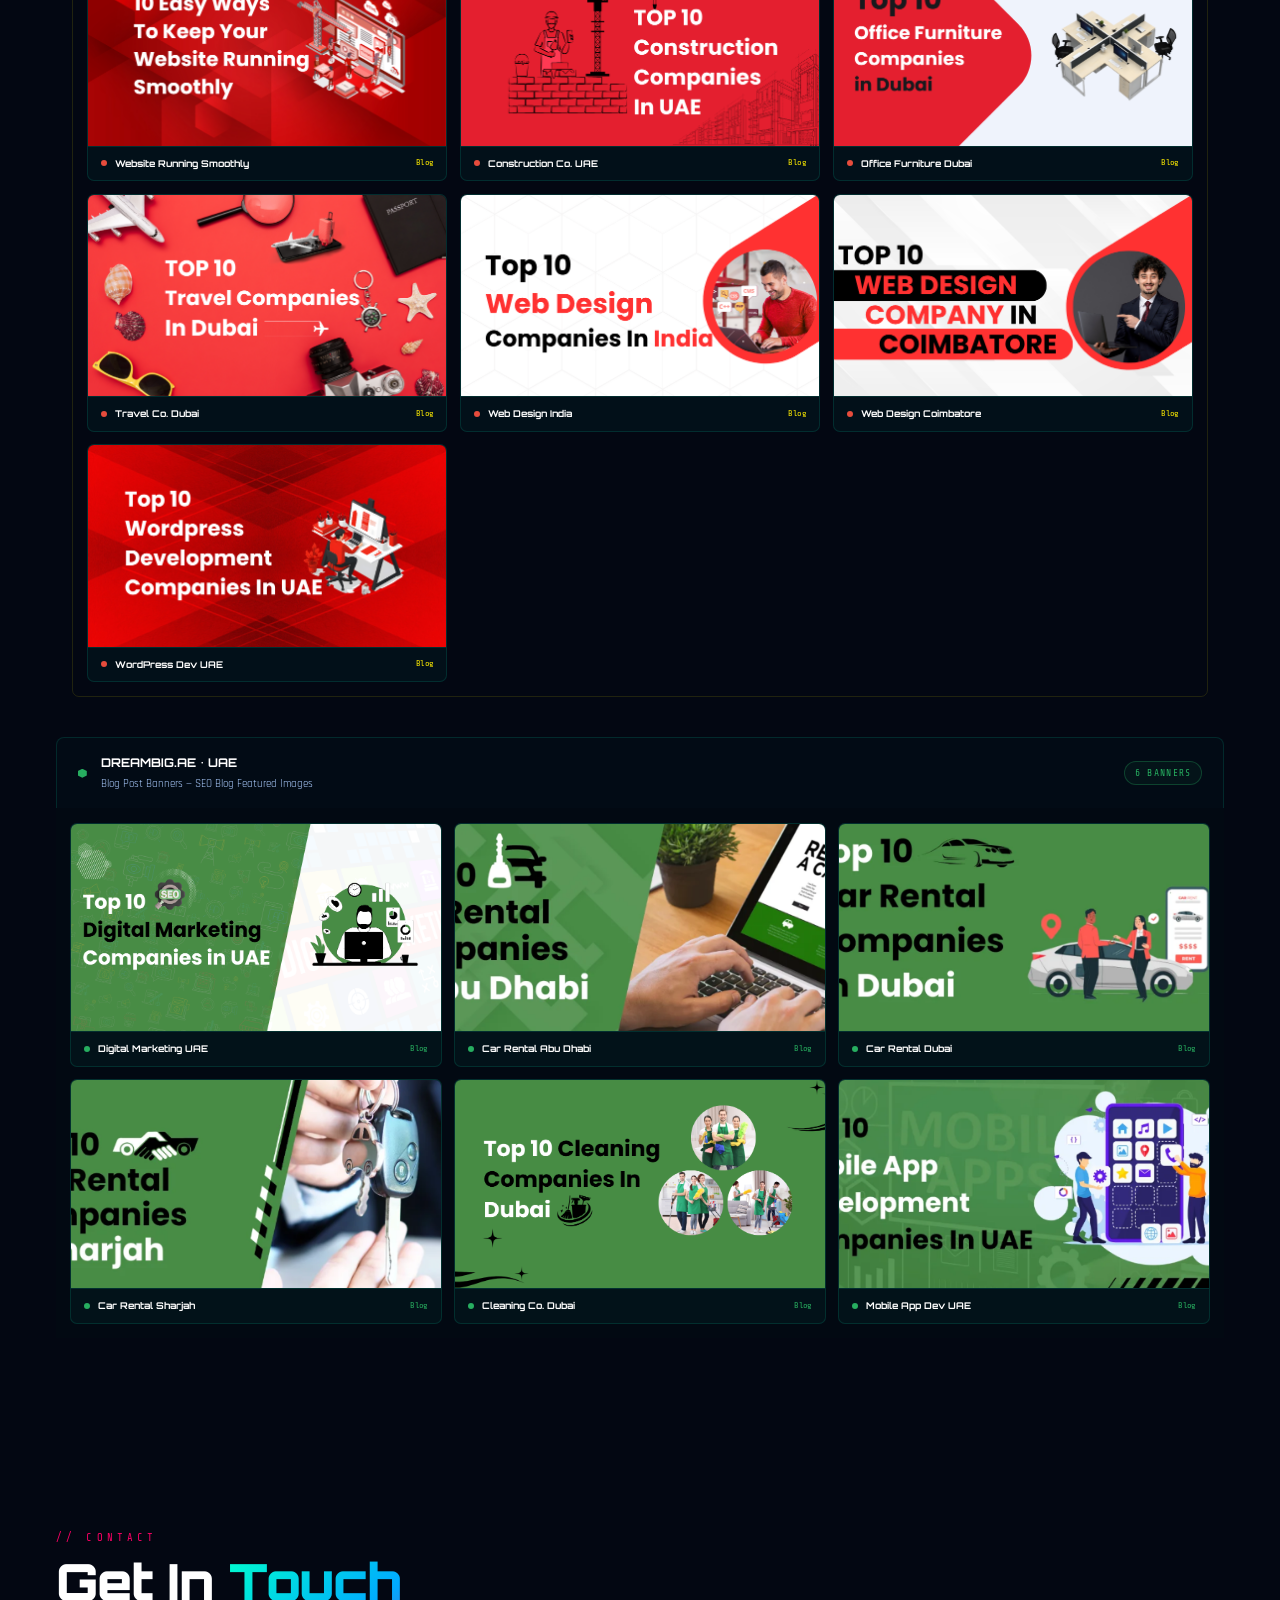
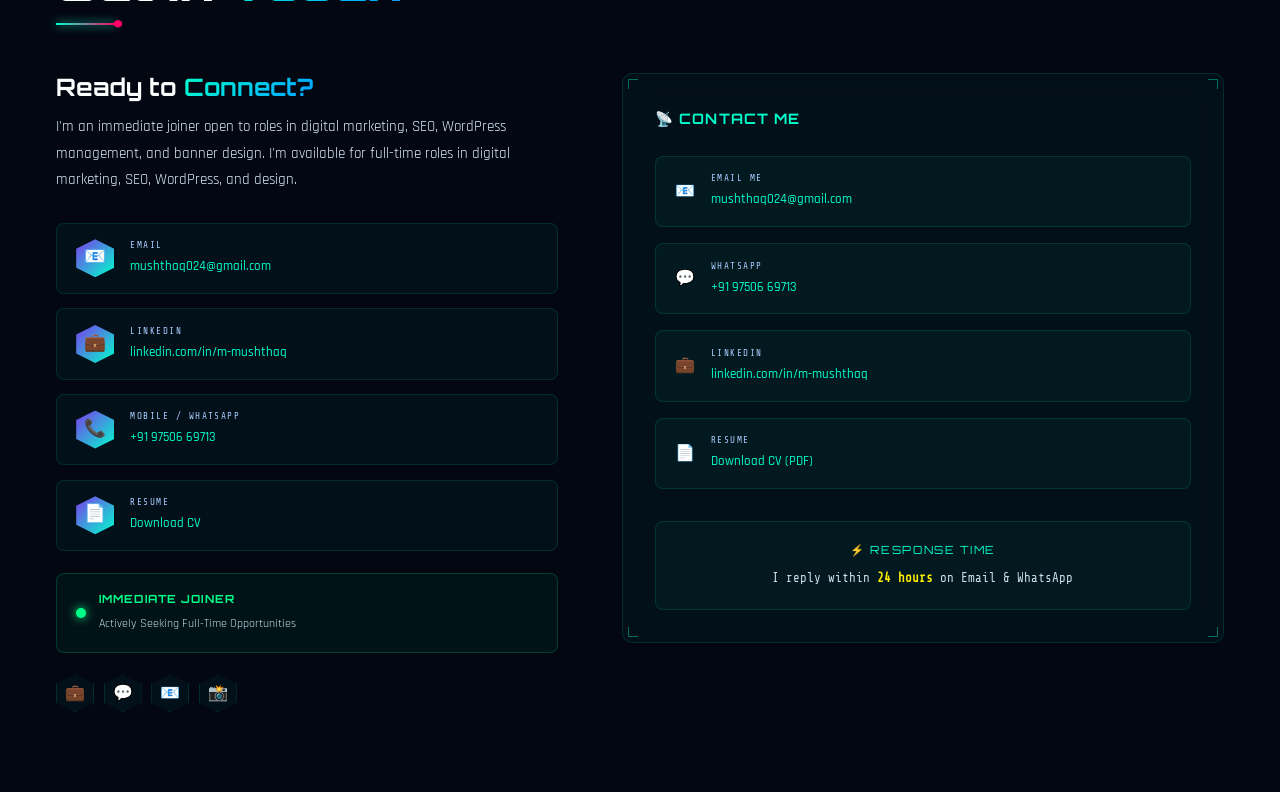
==== commit 65edca19: "Update index.html" ====
--- a/index.html
+++ b/index.html
@@ -283,22 +283,9 @@
       <div class="tln"><div class="tl-hex tlh-w"></div></div>
       <div class="tle"></div>
     </div>
-    <div class="tli rv d1">
-      <div class="tle"></div>
-      <div class="tln"><div class="tl-hex tlh-f"></div></div>
-      <div class="card tlcard"><div class="cc tl"></div><div class="cc br"></div>
-        <span class="tl-tag ttf">&#9733; SIDE QUEST // FREELANCE</span>
-        <div class="tl-title">Website Banner Designer</div>
-        <div class="tl-org" style="color:var(--c3)">Zafigem.com &mdash; Zafi Trading Co., Singapore</div>
-        <div class="tl-per">SEPT 2025 &mdash; DEC 2025 &bull; REMOTE</div>
-        <ul class="tl-list">
-          <li>Designed website banners for product categories, promotions &amp; featured content</li>
-          <li>Maintained visual consistency following brand guidelines</li>
-          <li>Managed website content ensuring accuracy and up-to-date visuals</li>
-        </ul>
-        <div class="tl-tags"><span class="tl-tag-pill tp3">Canva</span><span class="tl-tag-pill tp3">Banner Design</span><span class="tl-tag-pill tp3">Gemini</span></div>
-      </div>
-    </div>
+
+
+    
     <div class="tli rv d2">
       <div class="card tlcard"><div class="cc tl"></div><div class="cc br"></div>
         <span class="tl-tag tte">&#127891; TRAINING ARC // EDUCATION</span>
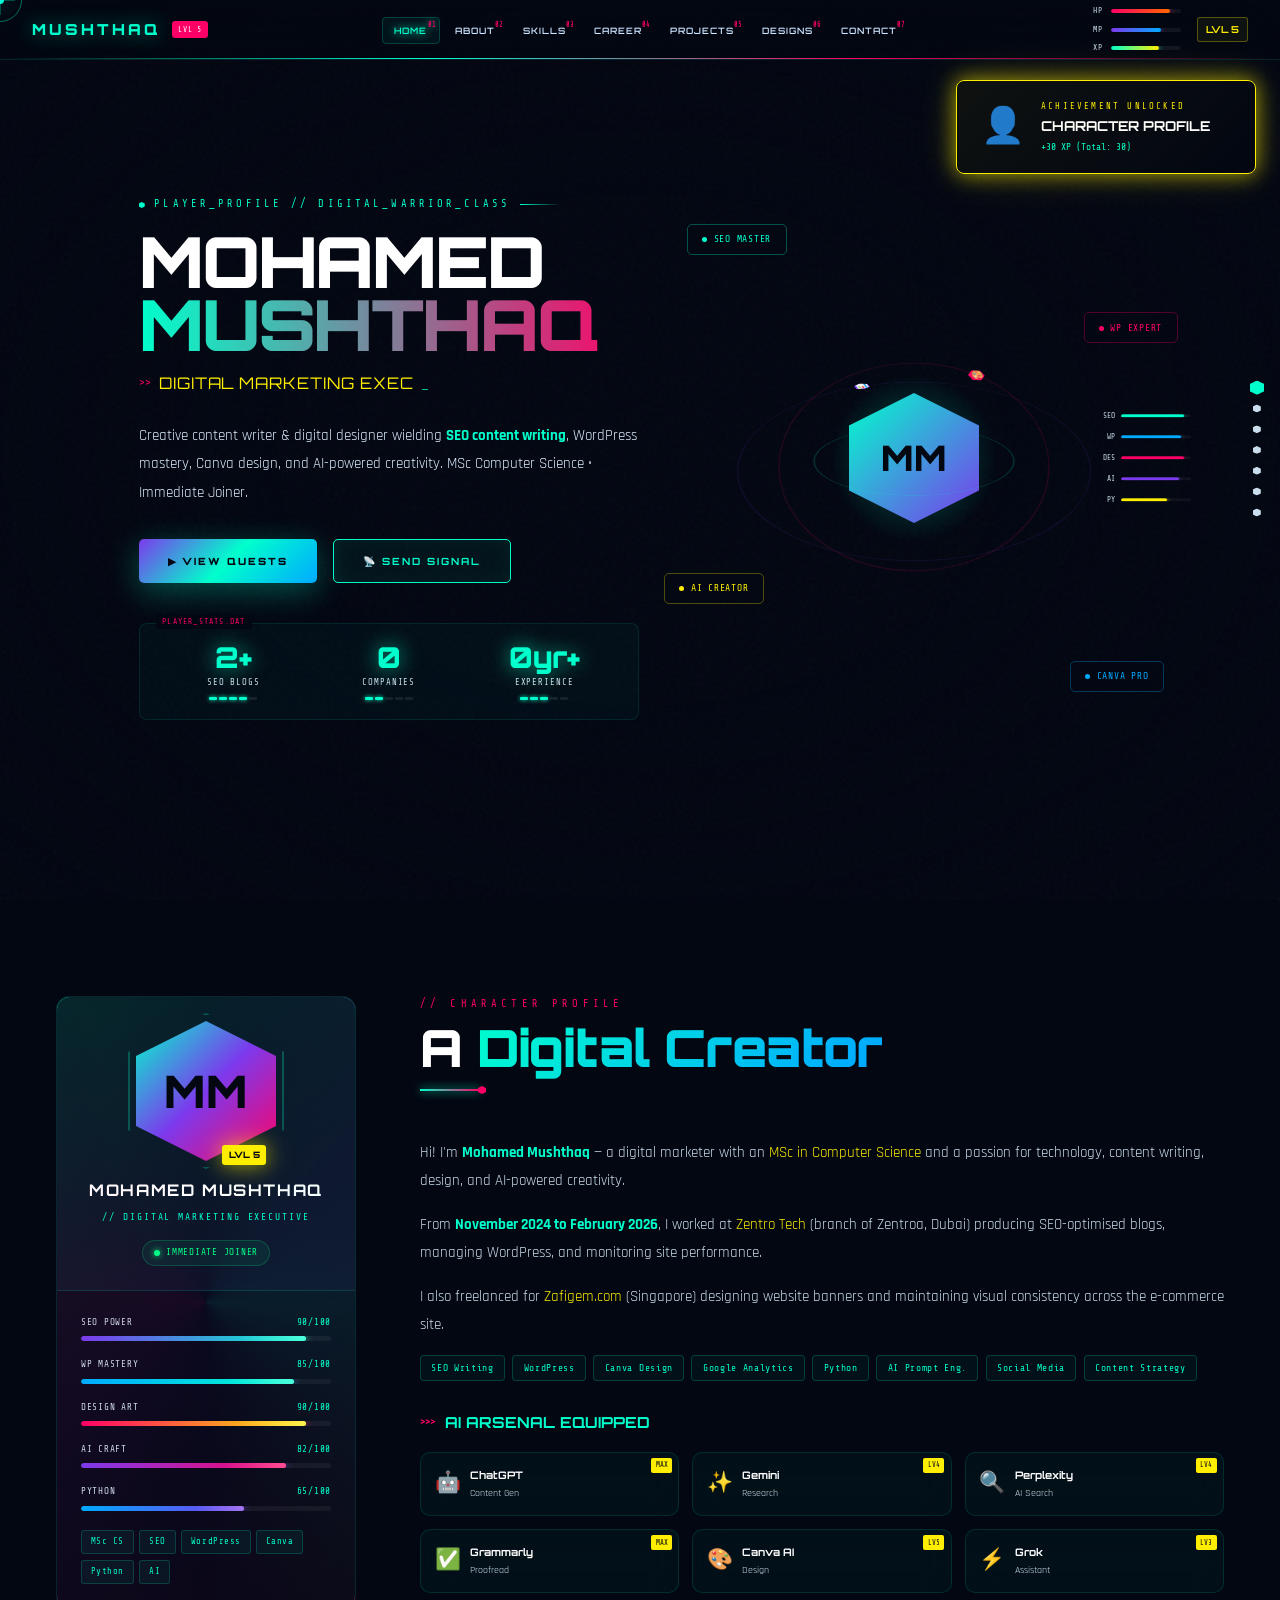
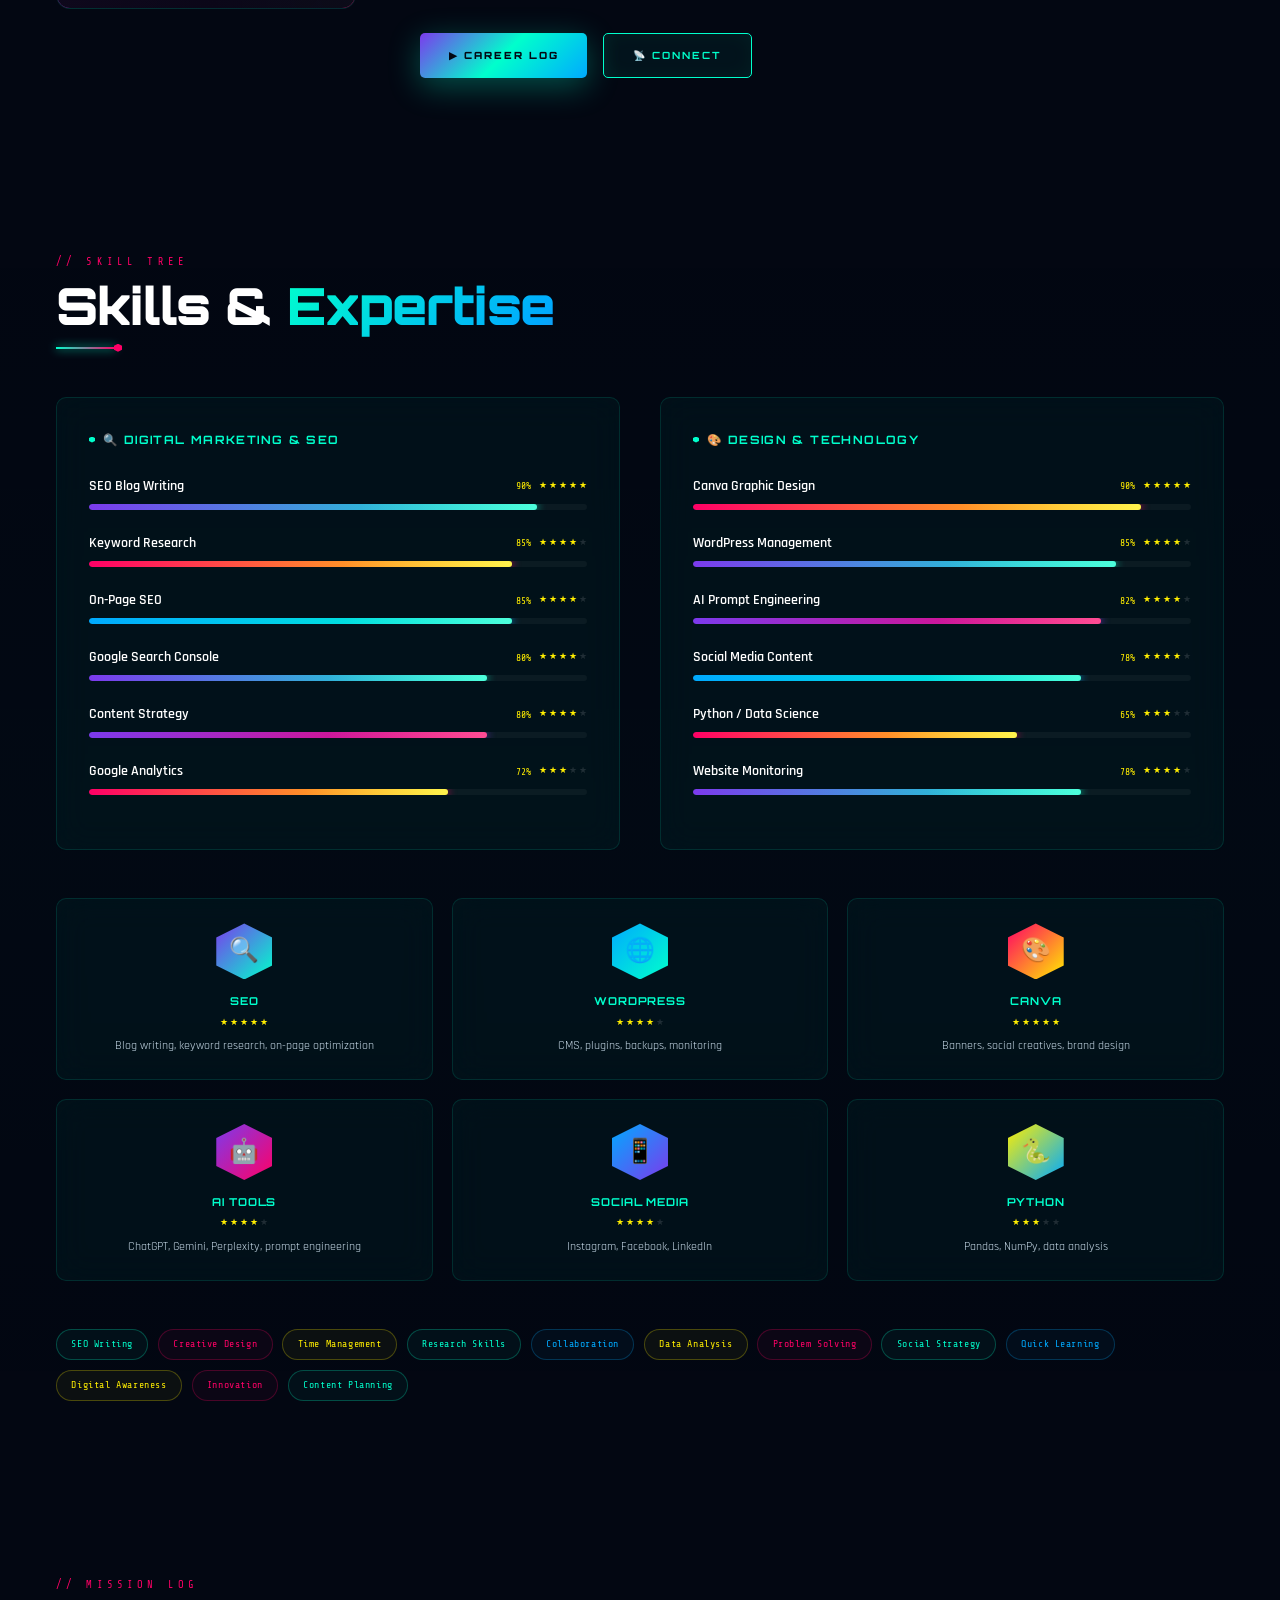
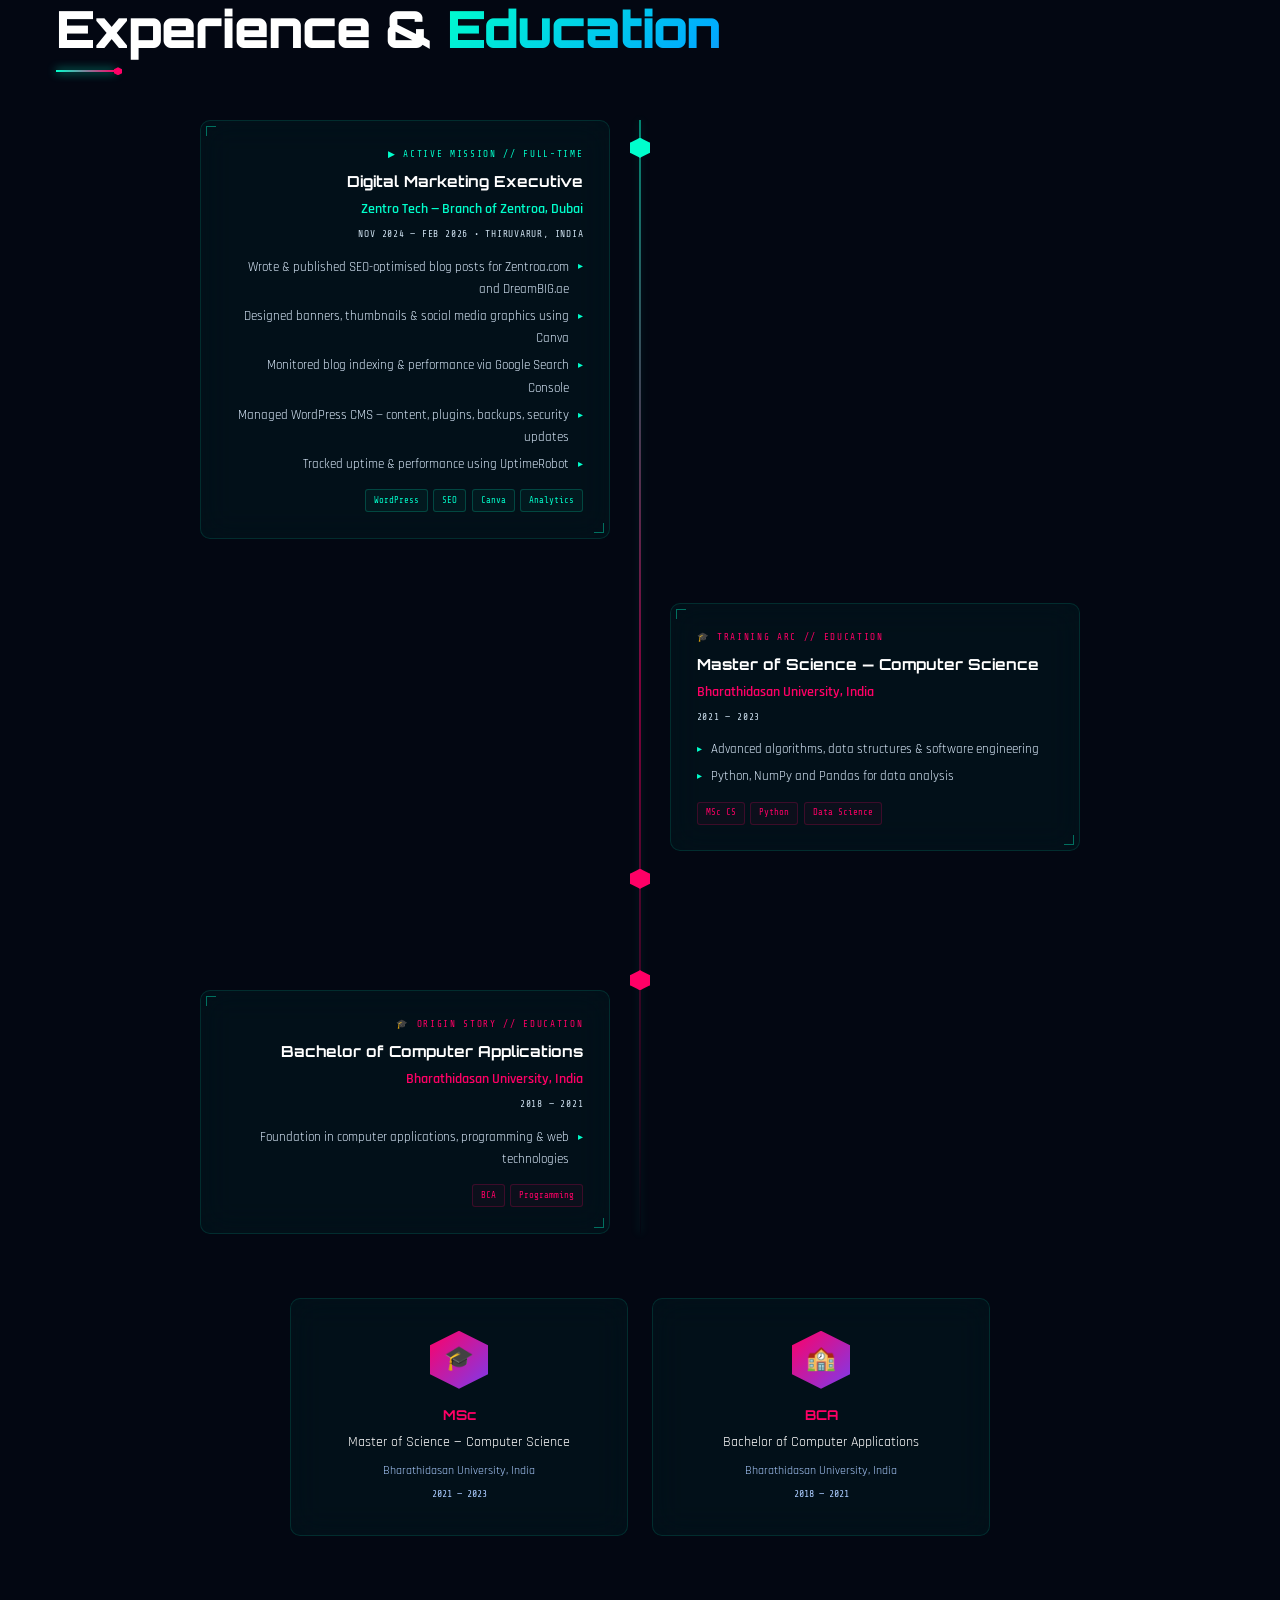
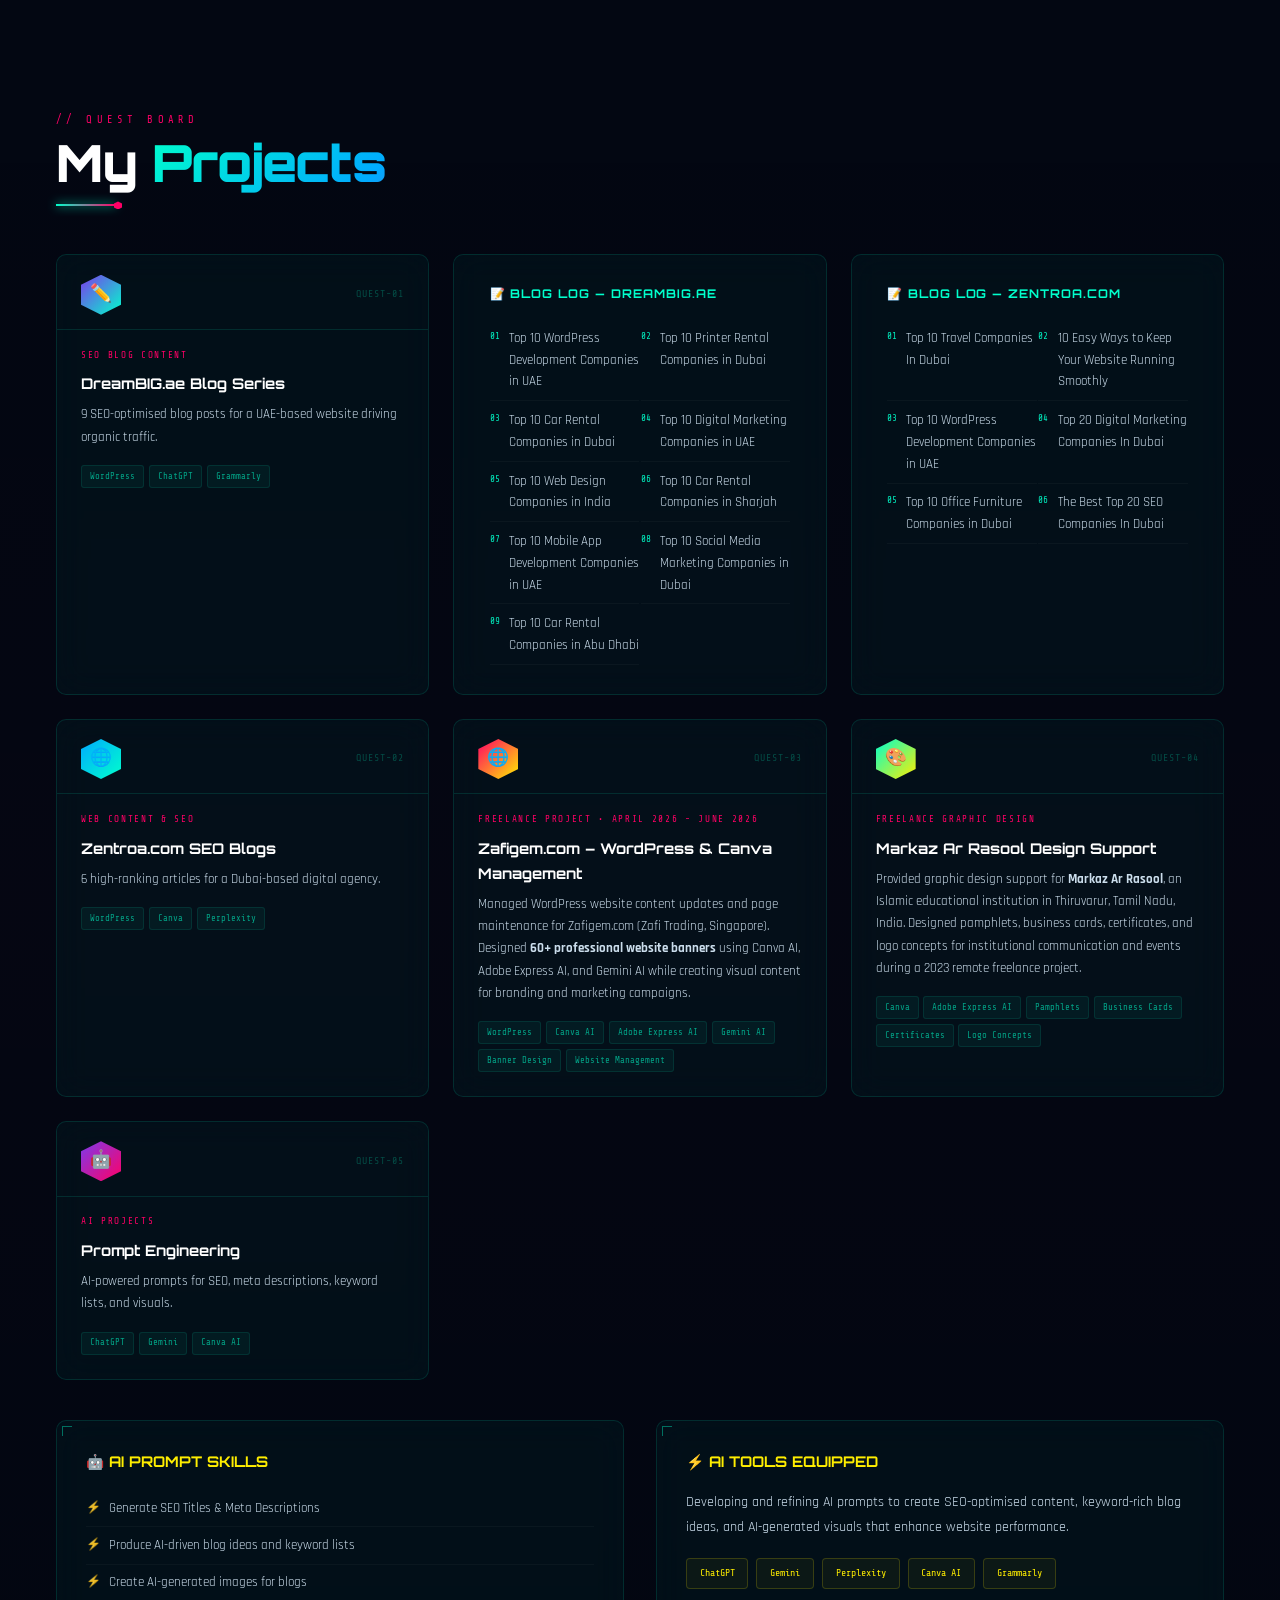
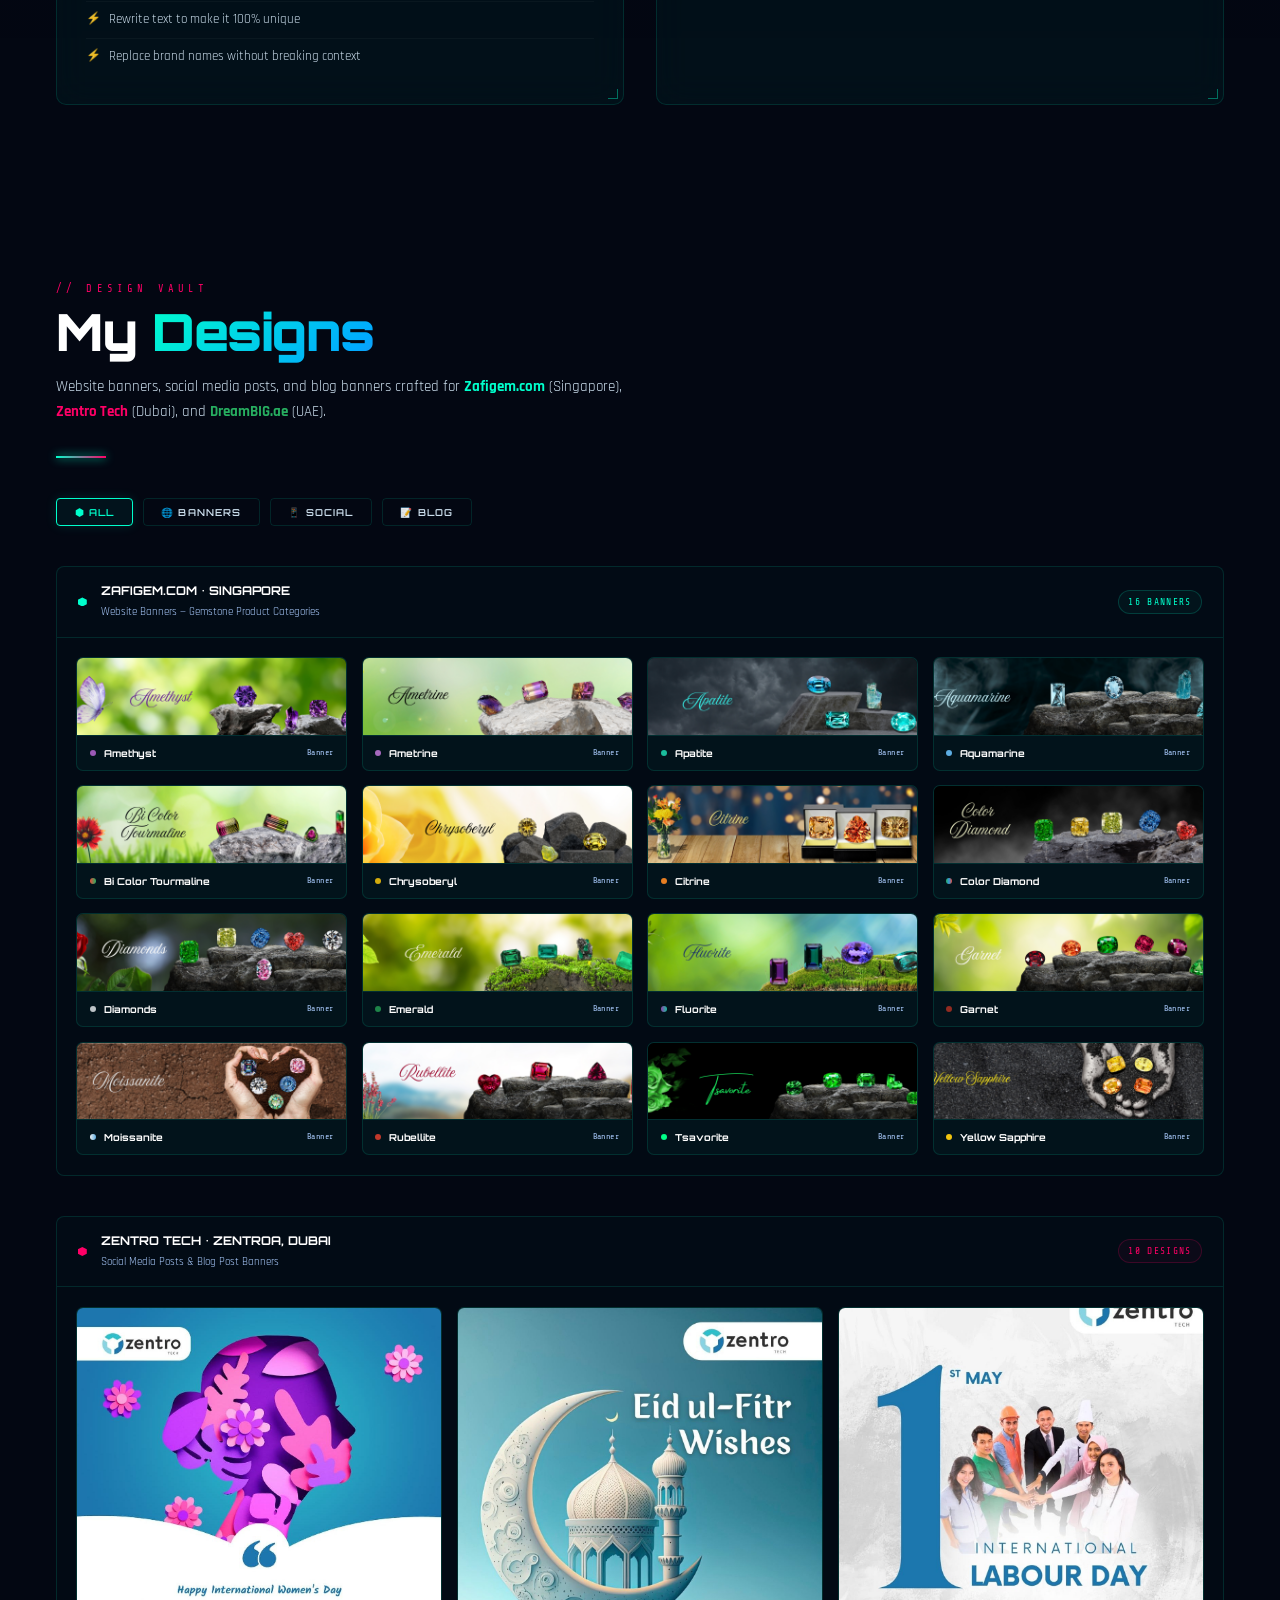
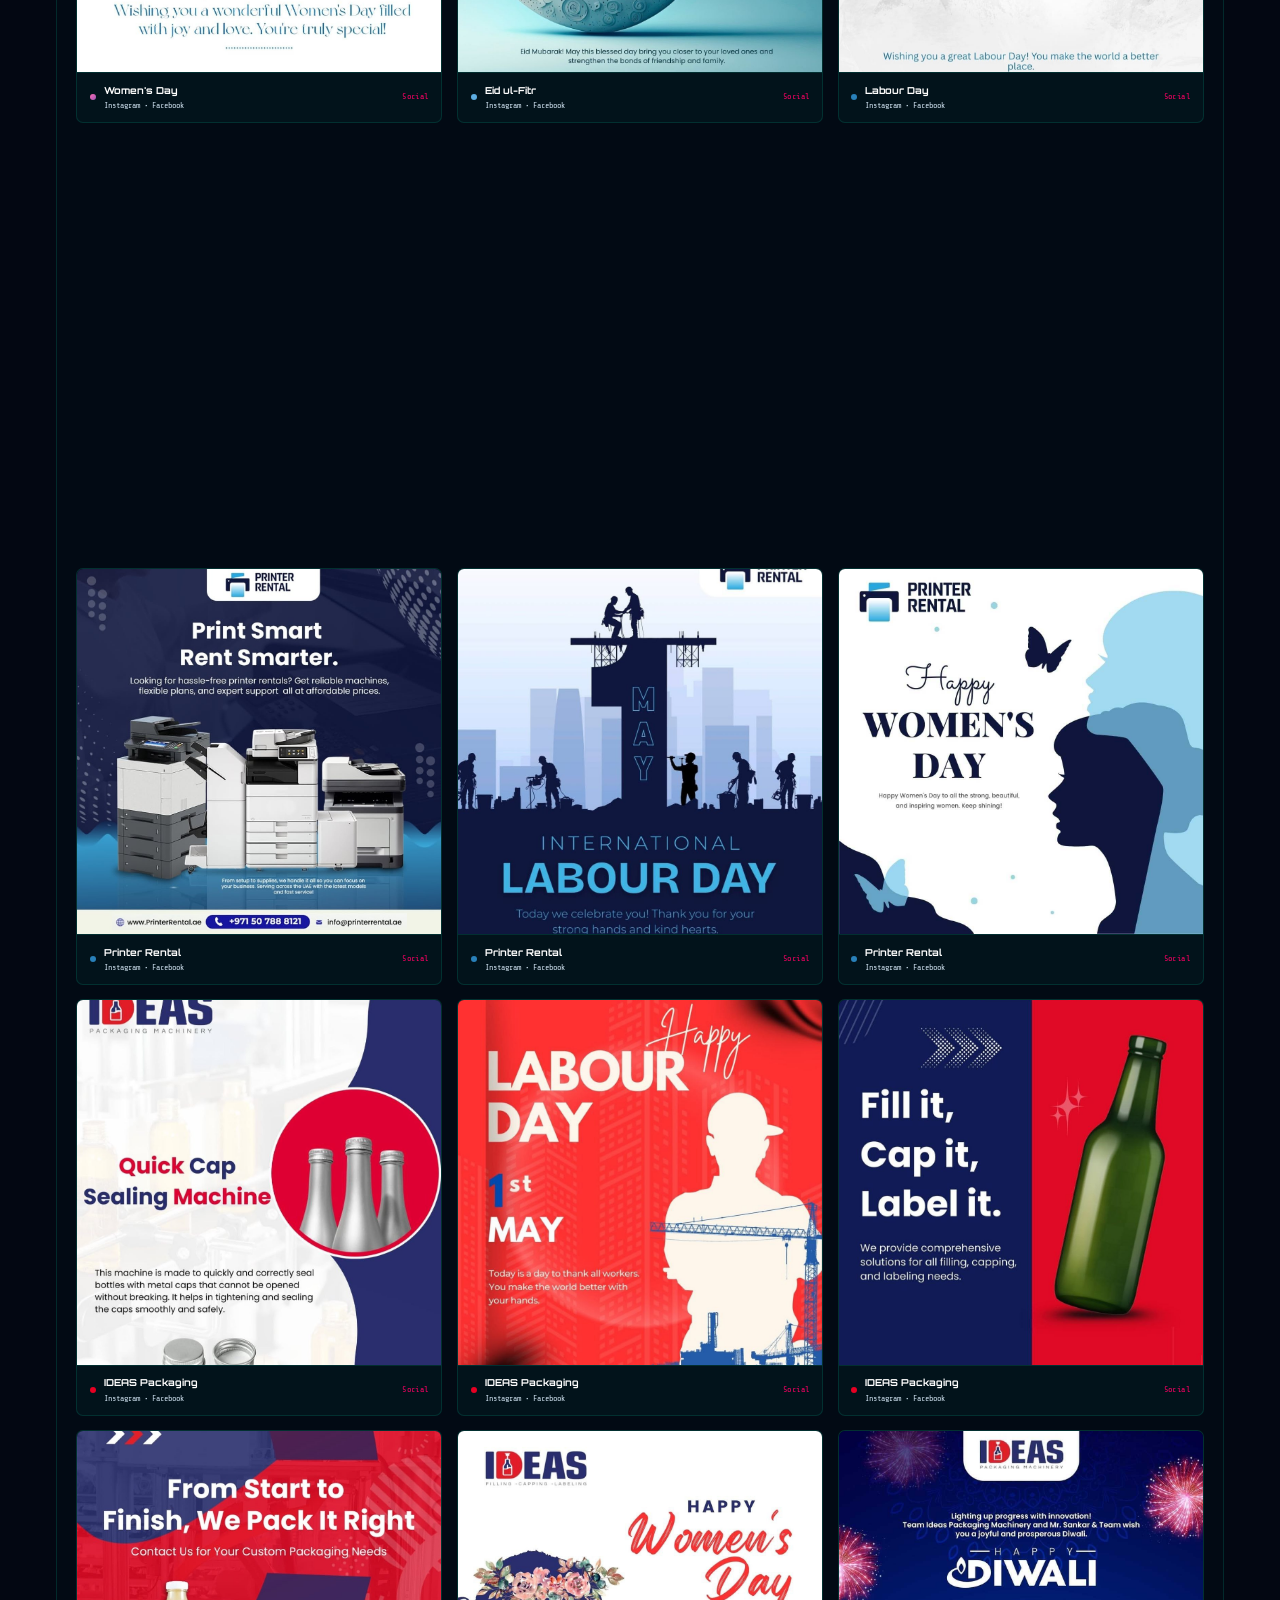
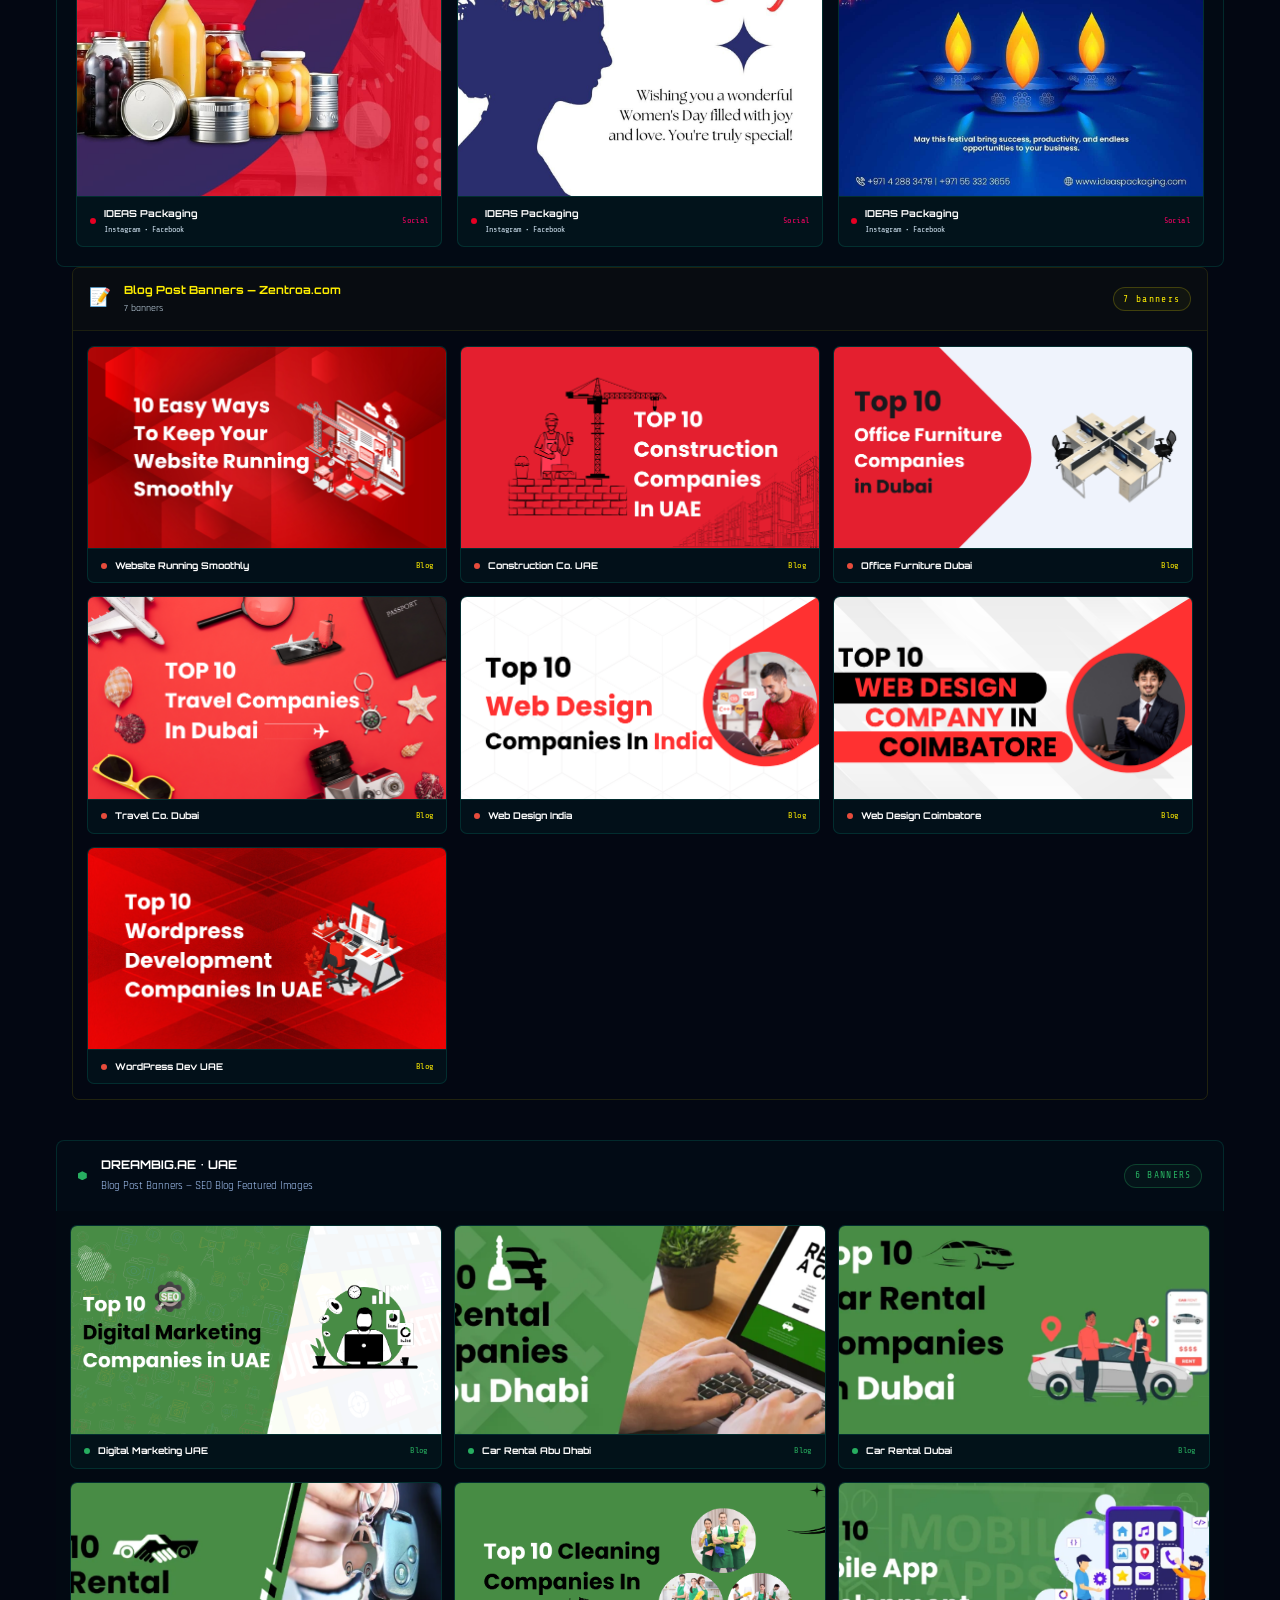
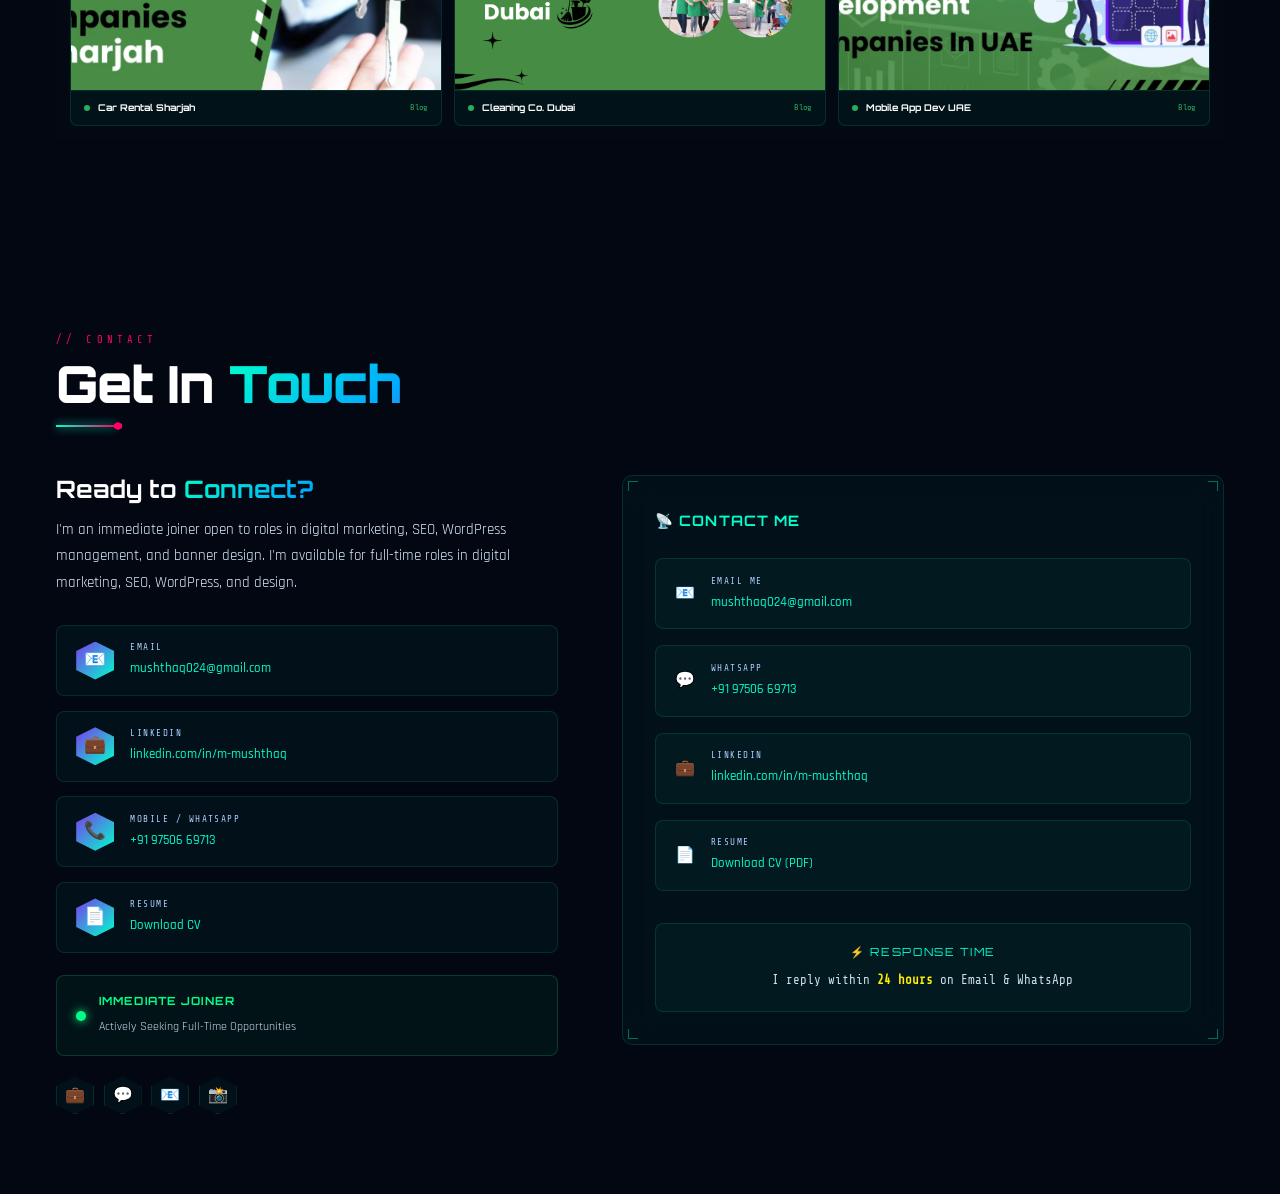
==== commit 88fab06d: "Update index.html" ====
--- a/index.html
+++ b/index.html
@@ -329,8 +329,10 @@
     <div class="card blog-wide rv d2"><div class="bw-title">&#128221; BLOG LOG &mdash; DREAMBIG.AE</div><ul class="bw-list"><li>Top 10 WordPress Development Companies in UAE</li><li>Top 10 Printer Rental Companies in Dubai</li><li>Top 10 Car Rental Companies in Dubai</li><li>Top 10 Digital Marketing Companies in UAE</li><li>Top 10 Web Design Companies in India</li><li>Top 10 Car Rental Companies in Sharjah</li><li>Top 10 Mobile App Development Companies in UAE</li><li>Top 10 Social Media Marketing Companies in Dubai</li><li>Top 10 Car Rental Companies in Abu Dhabi</li></ul></div>
     <div class="card blog-wide rv d1"><div class="bw-title">&#128221; BLOG LOG &mdash; ZENTROA.COM</div><ul class="bw-list"><li>Top 10 Travel Companies In Dubai</li><li>10 Easy Ways to Keep Your Website Running Smoothly</li><li>Top 10 WordPress Development Companies in UAE</li><li>Top 20 Digital Marketing Companies In Dubai</li><li>Top 10 Office Furniture Companies in Dubai</li><li>The Best Top 20 SEO Companies In Dubai</li></ul></div>
     <div class="card pcard rv d2" data-tilt><div class="pcard-top"><div class="pcard-ico" style="background:linear-gradient(135deg,var(--c5),var(--c1))">&#127760;</div><span class="pcard-num">QUEST-02</span></div><div class="pcard-body"><div class="pcard-cat">WEB CONTENT &amp; SEO</div><div class="pcard-title">Zentroa.com SEO Blogs</div><div class="pcard-desc">6 high-ranking articles for a Dubai-based digital agency.</div><div class="pcard-tools"><span class="ptag">WordPress</span><span class="ptag">Canva</span><span class="ptag">Perplexity</span></div></div></div>
-    <div class="card pcard rv d3" data-tilt><div class="pcard-top"><div class="pcard-ico" style="background:linear-gradient(135deg,var(--c2),var(--c3))">&#127912;</div><span class="pcard-num">QUEST-03</span></div><div class="pcard-body"><div class="pcard-cat">BANNER DESIGN</div><div class="pcard-title">Zafigem.com Banners</div><div class="pcard-desc">Modern e-commerce website banners for a Singapore-based brand.</div><div class="pcard-tools"><span class="ptag">Canva</span><span class="ptag">Gemini</span></div></div></div>
-    <div class="card pcard rv d1" data-tilt><div class="pcard-top"><div class="pcard-ico" style="background:linear-gradient(135deg,var(--c4),var(--c2))">&#129302;</div><span class="pcard-num">QUEST-04</span></div><div class="pcard-body"><div class="pcard-cat">AI PROJECTS</div><div class="pcard-title">Prompt Engineering</div><div class="pcard-desc">AI-powered prompts for SEO, meta descriptions, keyword lists, and visuals.</div><div class="pcard-tools"><span class="ptag">ChatGPT</span><span class="ptag">Gemini</span><span class="ptag">Canva AI</span></div></div></div>
+    <div class="card pcard rv d3" data-tilt><div class="pcard-top"><div class="pcard-ico" style="background:linear-gradient(135deg,var(--c2),var(--c3))">&#127760;</div><span class="pcard-num">QUEST-03</span></div><div class="pcard-body"><div class="pcard-cat">FREELANCE PROJECT &bull; APRIL 2026 - JUNE 2026</div><div class="pcard-title">Zafigem.com – WordPress & Canva Management</div><div class="pcard-desc">Managed WordPress website content updates and page maintenance for Zafigem.com (Zafi Trading, Singapore). Designed <strong>60+ professional website banners</strong> using Canva AI, Adobe Express AI, and Gemini AI while creating visual content for branding and marketing campaigns.</div><div class="pcard-tools"><span class="ptag">WordPress</span><span class="ptag">Canva AI</span><span class="ptag">Adobe Express AI</span><span class="ptag">Gemini AI</span><span class="ptag">Banner Design</span><span class="ptag">Website Management</span></div></div></div>
+        <div class="card pcard rv d1" data-tilt><div class="pcard-top"><div class="pcard-ico" style="background:linear-gradient(135deg,var(--c1),var(--c3))">&#127912;</div><span class="pcard-num">QUEST-04</span></div><div class="pcard-body"><div class="pcard-cat">FREELANCE GRAPHIC DESIGN</div><div class="pcard-title">Markaz Ar Rasool Design Support</div><div class="pcard-desc">Provided graphic design support for <strong>Markaz Ar Rasool</strong>, an Islamic educational institution in Thiruvarur, Tamil Nadu, India. Designed pamphlets, business cards, certificates, and logo concepts for institutional communication and events during a 2023 remote freelance project.</div><div class="pcard-tools"><span class="ptag">Canva</span><span class="ptag">Adobe Express AI</span><span class="ptag">Pamphlets</span><span class="ptag">Business Cards</span><span class="ptag">Certificates</span><span class="ptag">Logo Concepts</span></div></div></div>
+
+    <div class="card pcard rv d1" data-tilt><div class="pcard-top"><div class="pcard-ico" style="background:linear-gradient(135deg,var(--c4),var(--c2))">&#129302;</div><span class="pcard-num">QUEST-05</span></div><div class="pcard-body"><div class="pcard-cat">AI PROJECTS</div><div class="pcard-title">Prompt Engineering</div><div class="pcard-desc">AI-powered prompts for SEO, meta descriptions, keyword lists, and visuals.</div><div class="pcard-tools"><span class="ptag">ChatGPT</span><span class="ptag">Gemini</span><span class="ptag">Canva AI</span></div></div></div>
   </div>
   <div class="prompt-row">
     <div class="card prom-card rv d1" data-tilt><div class="cc tl"></div><div class="cc br"></div><div class="prom-title">&#129302; AI PROMPT SKILLS</div><ul class="prom-list"><li>Generate SEO Titles &amp; Meta Descriptions</li><li>Produce AI-driven blog ideas and keyword lists</li><li>Create AI-generated images for blogs</li><li>Rewrite text to make it 100% unique</li><li>Replace brand names without breaking context</li></ul></div>
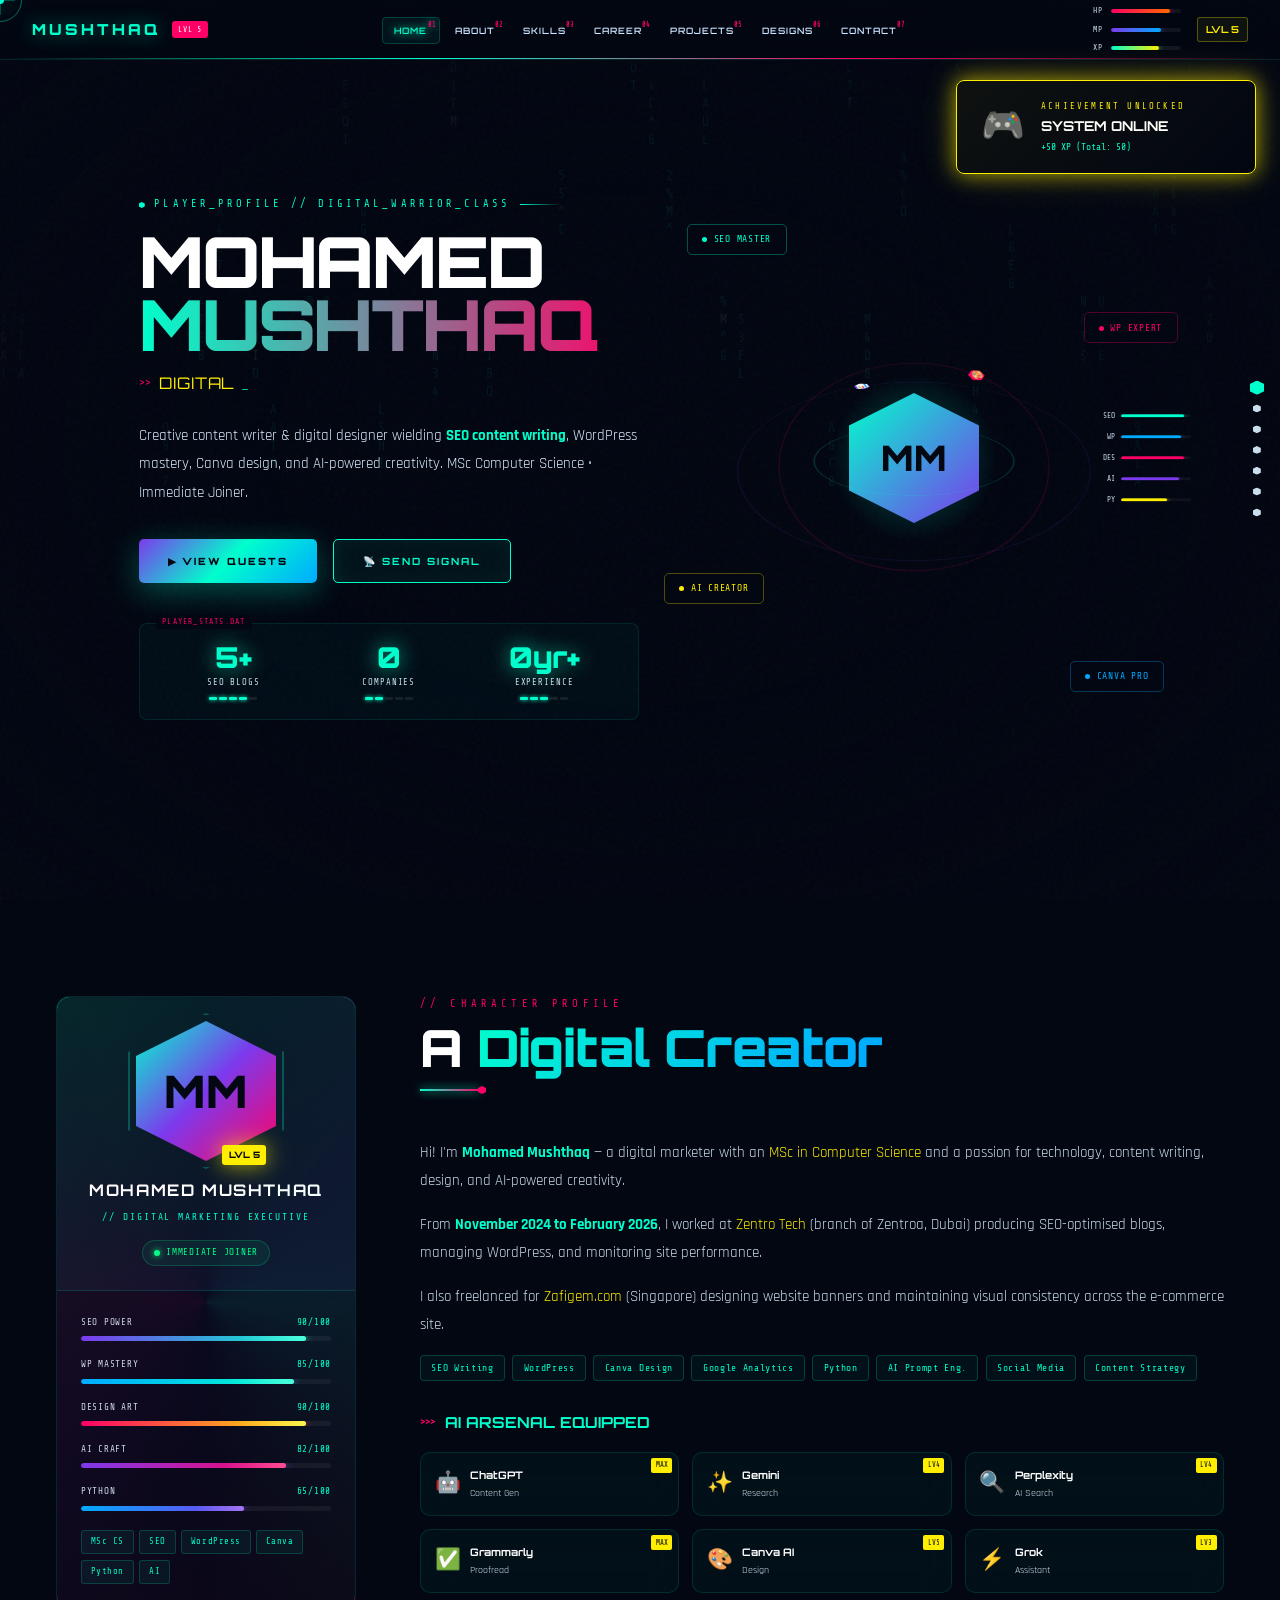
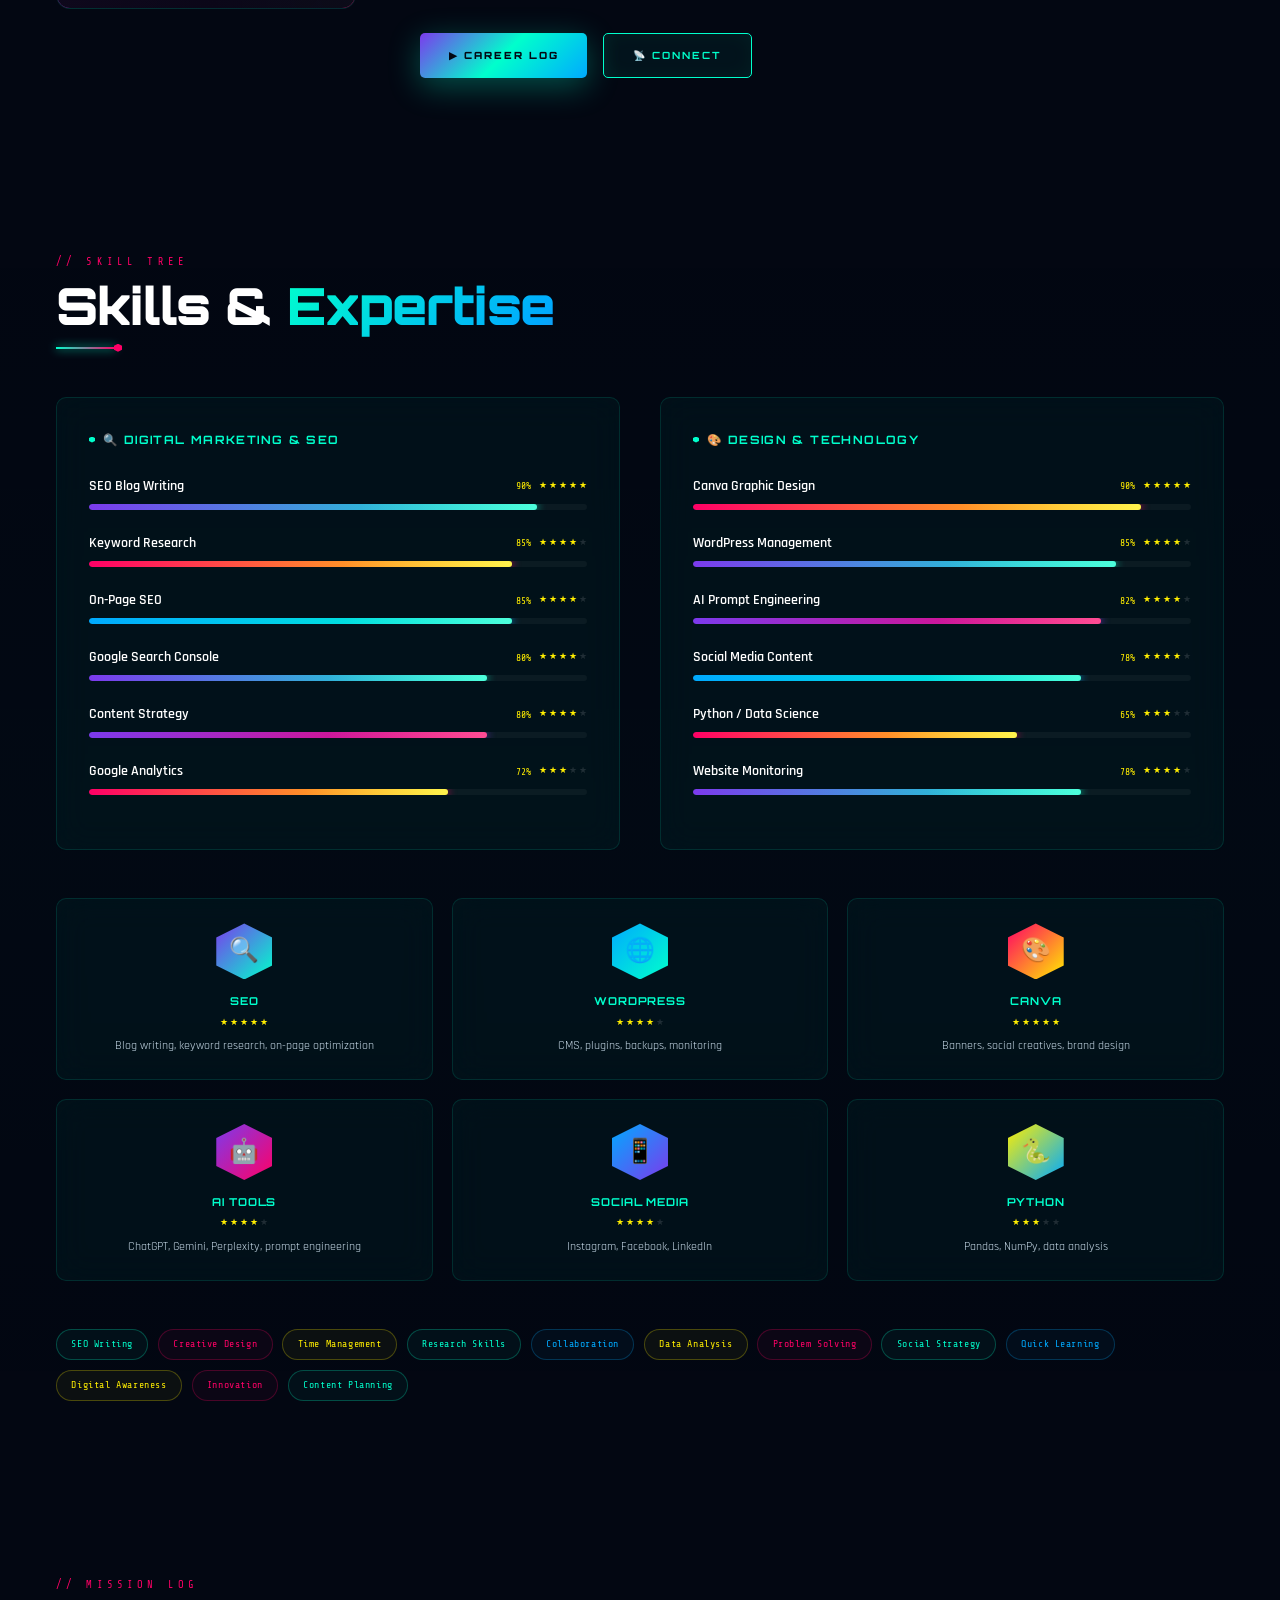
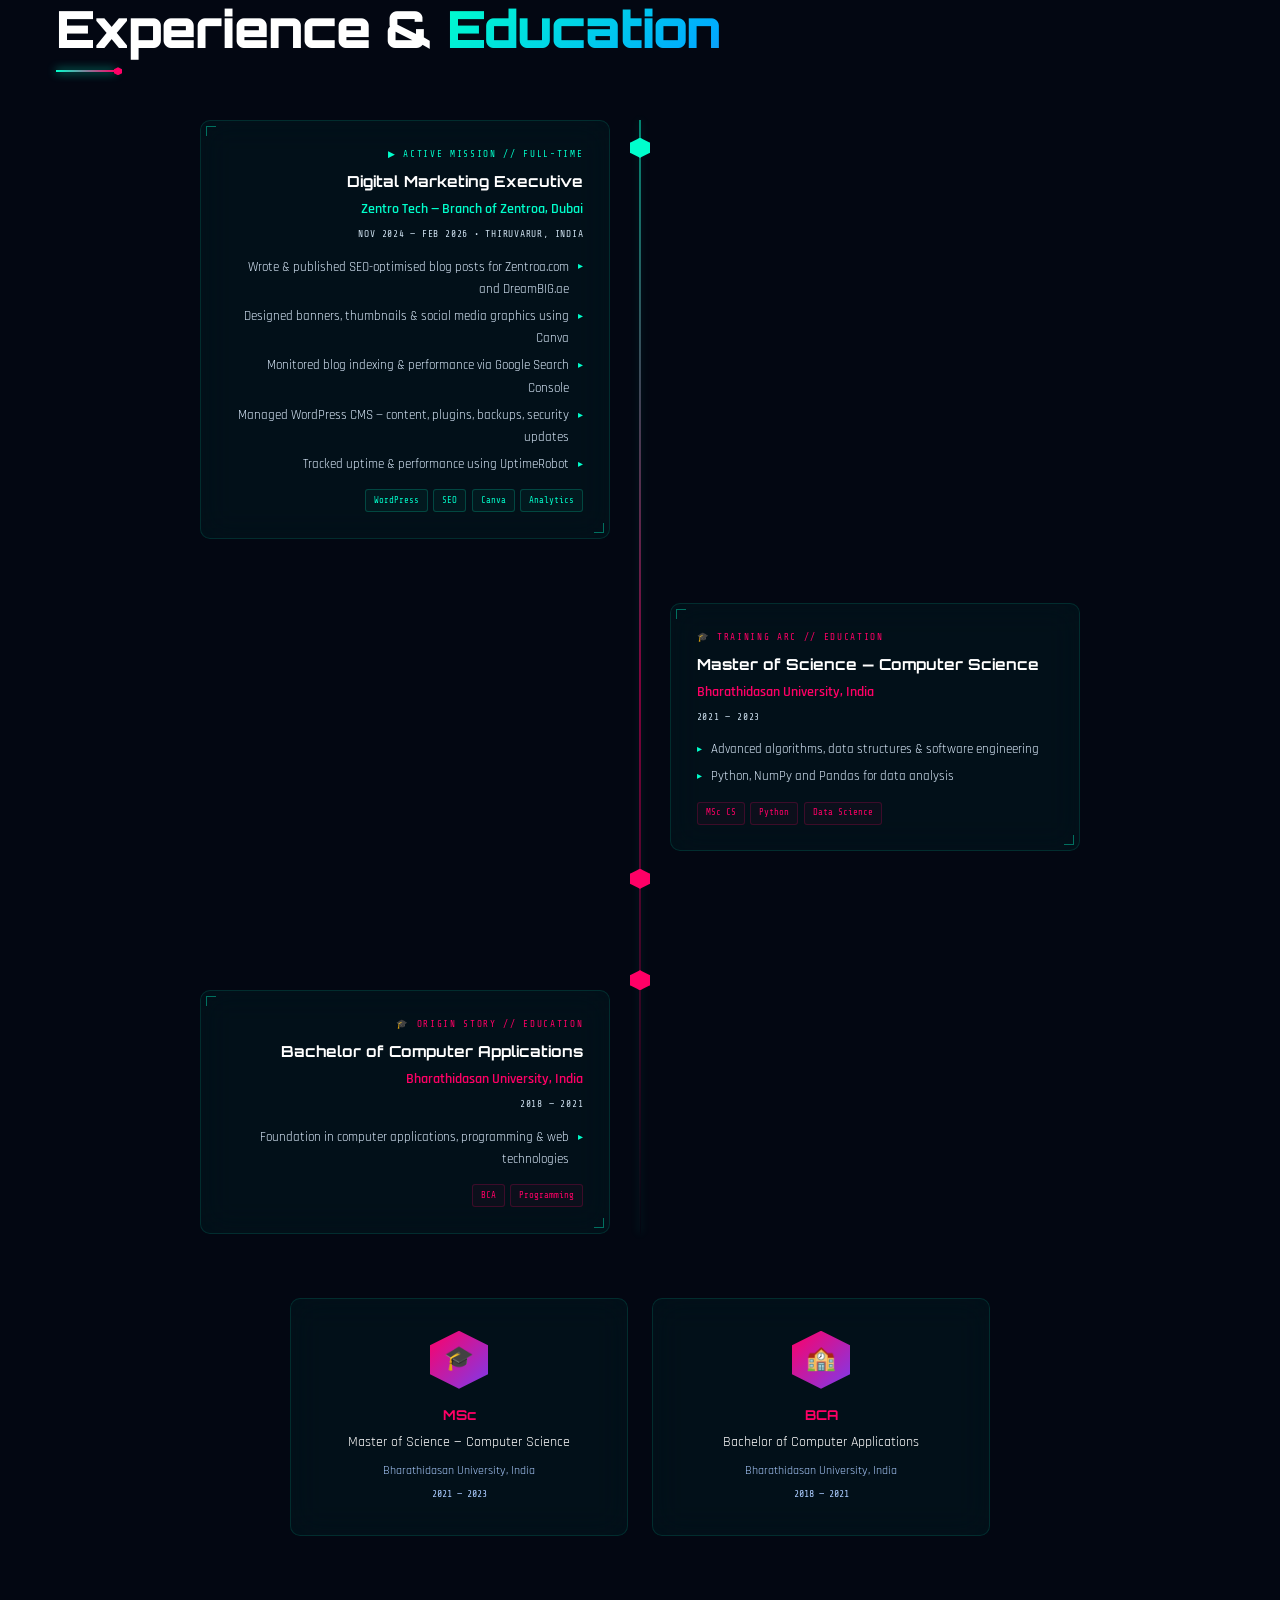
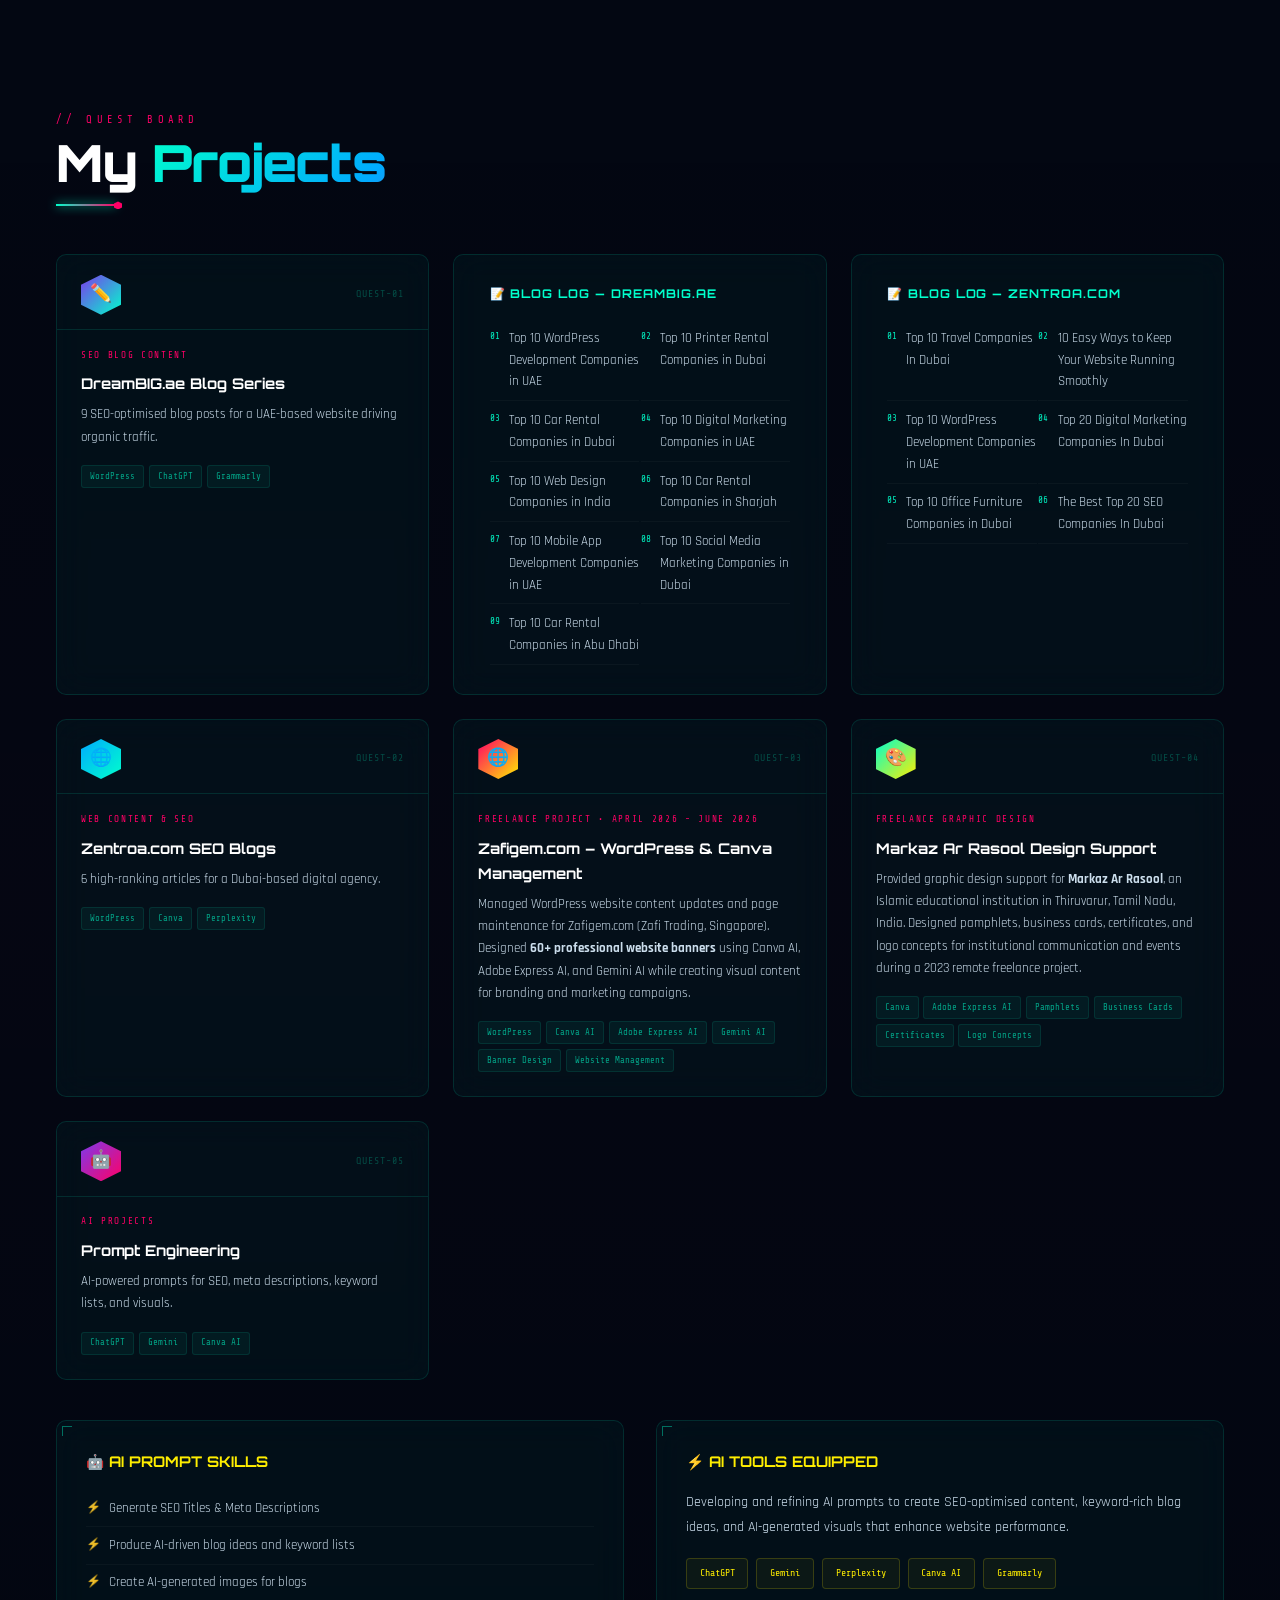
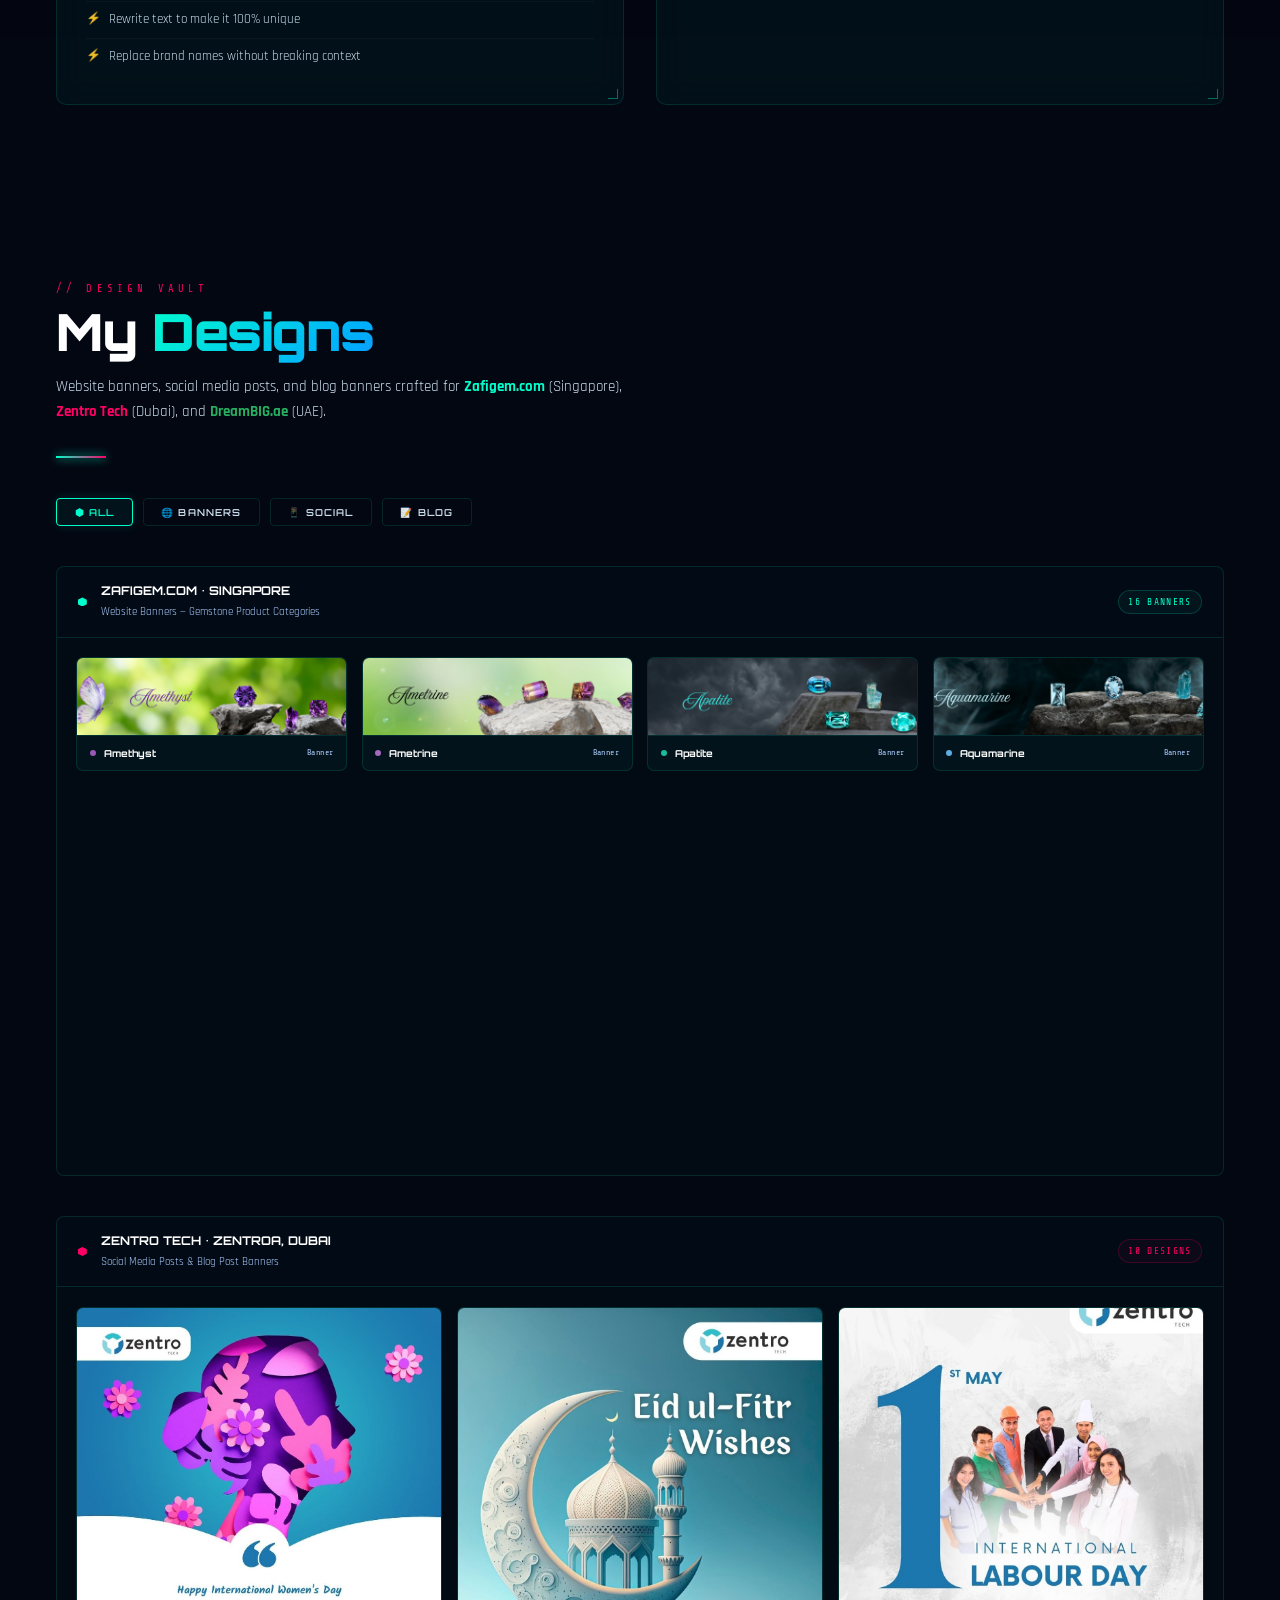
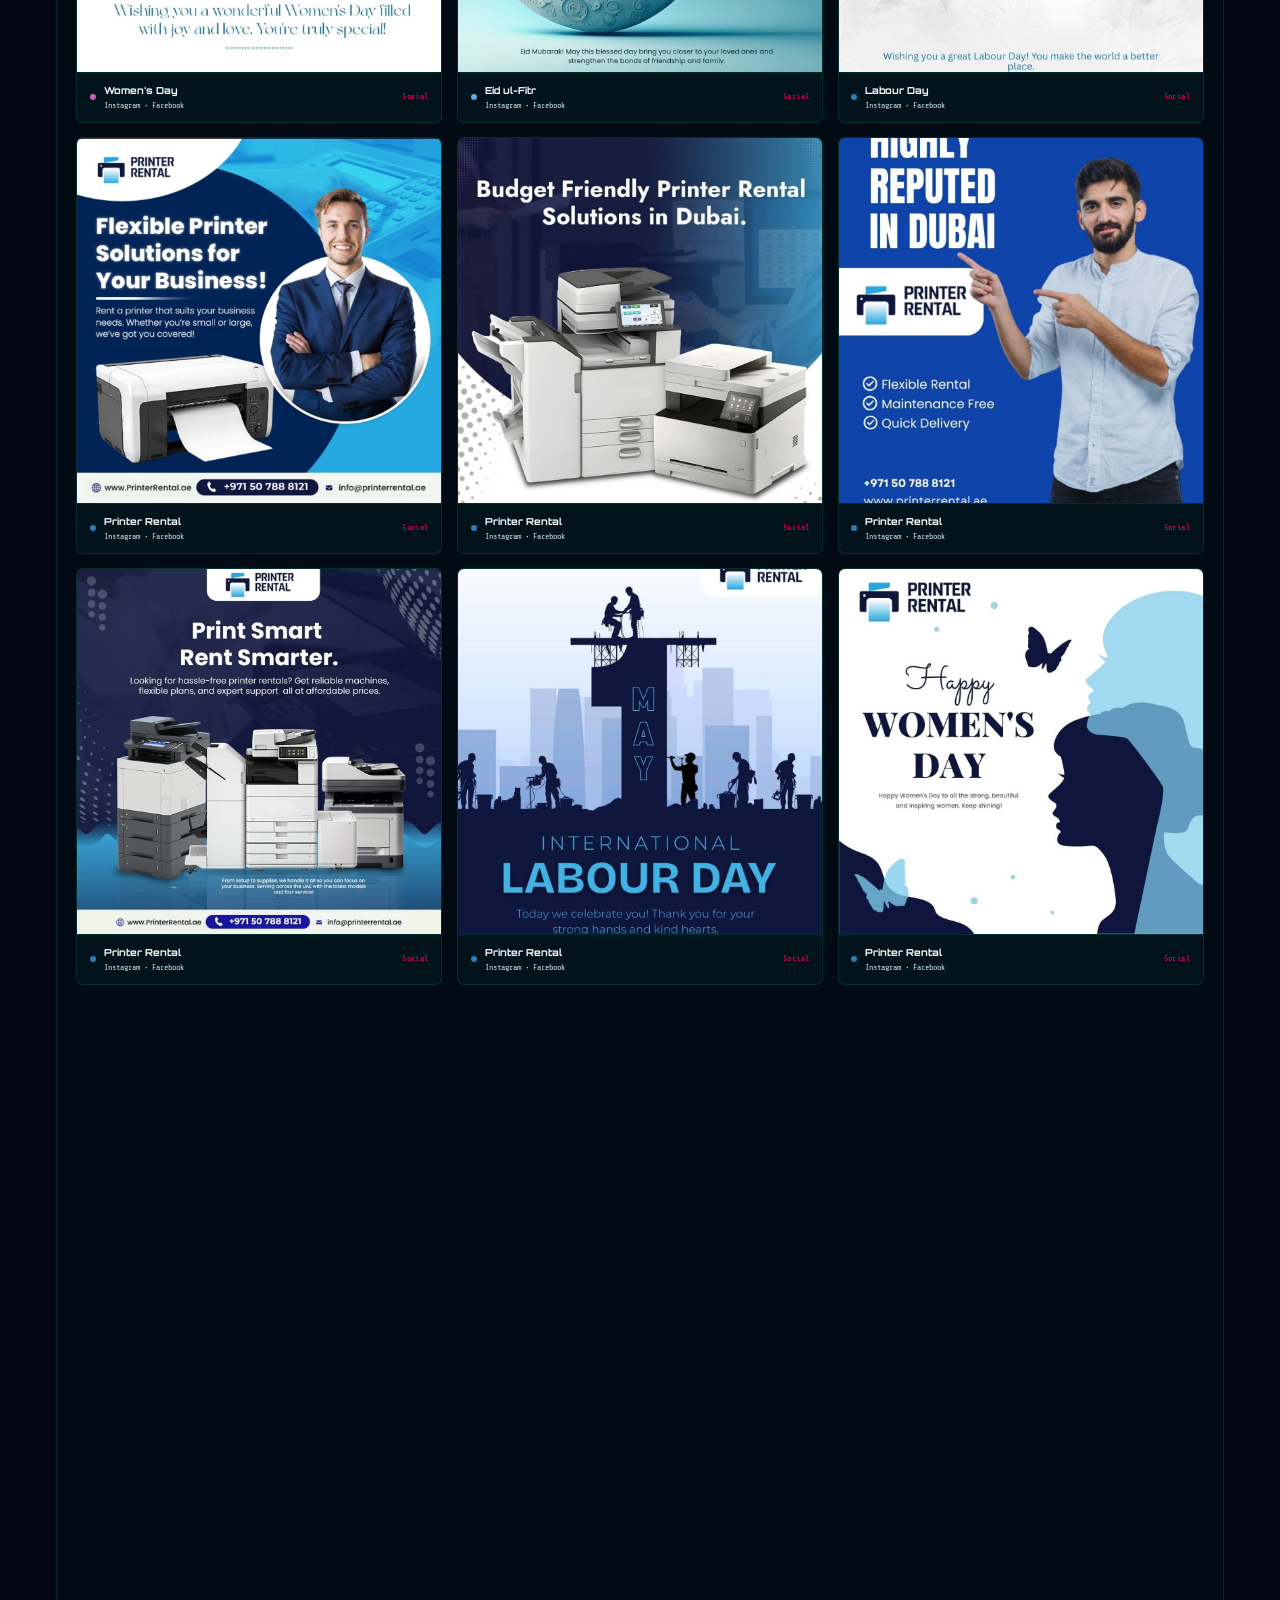
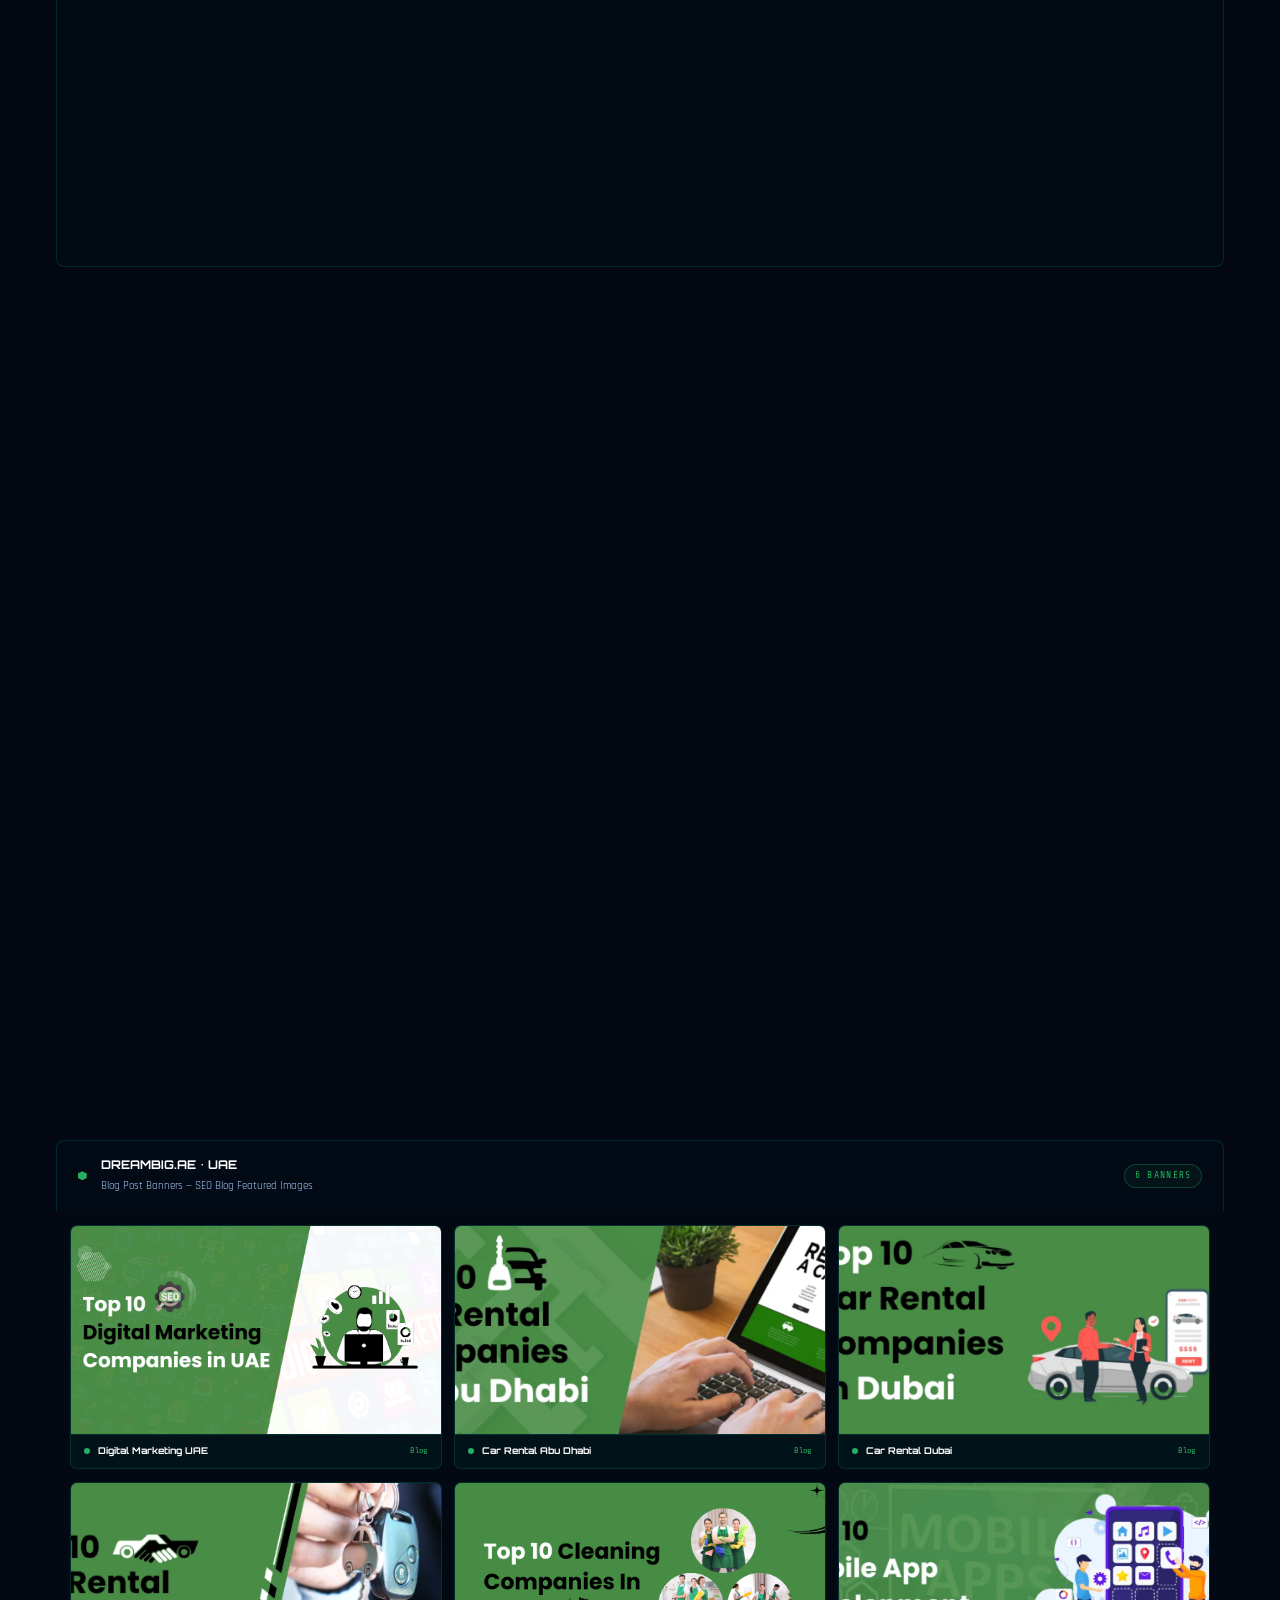
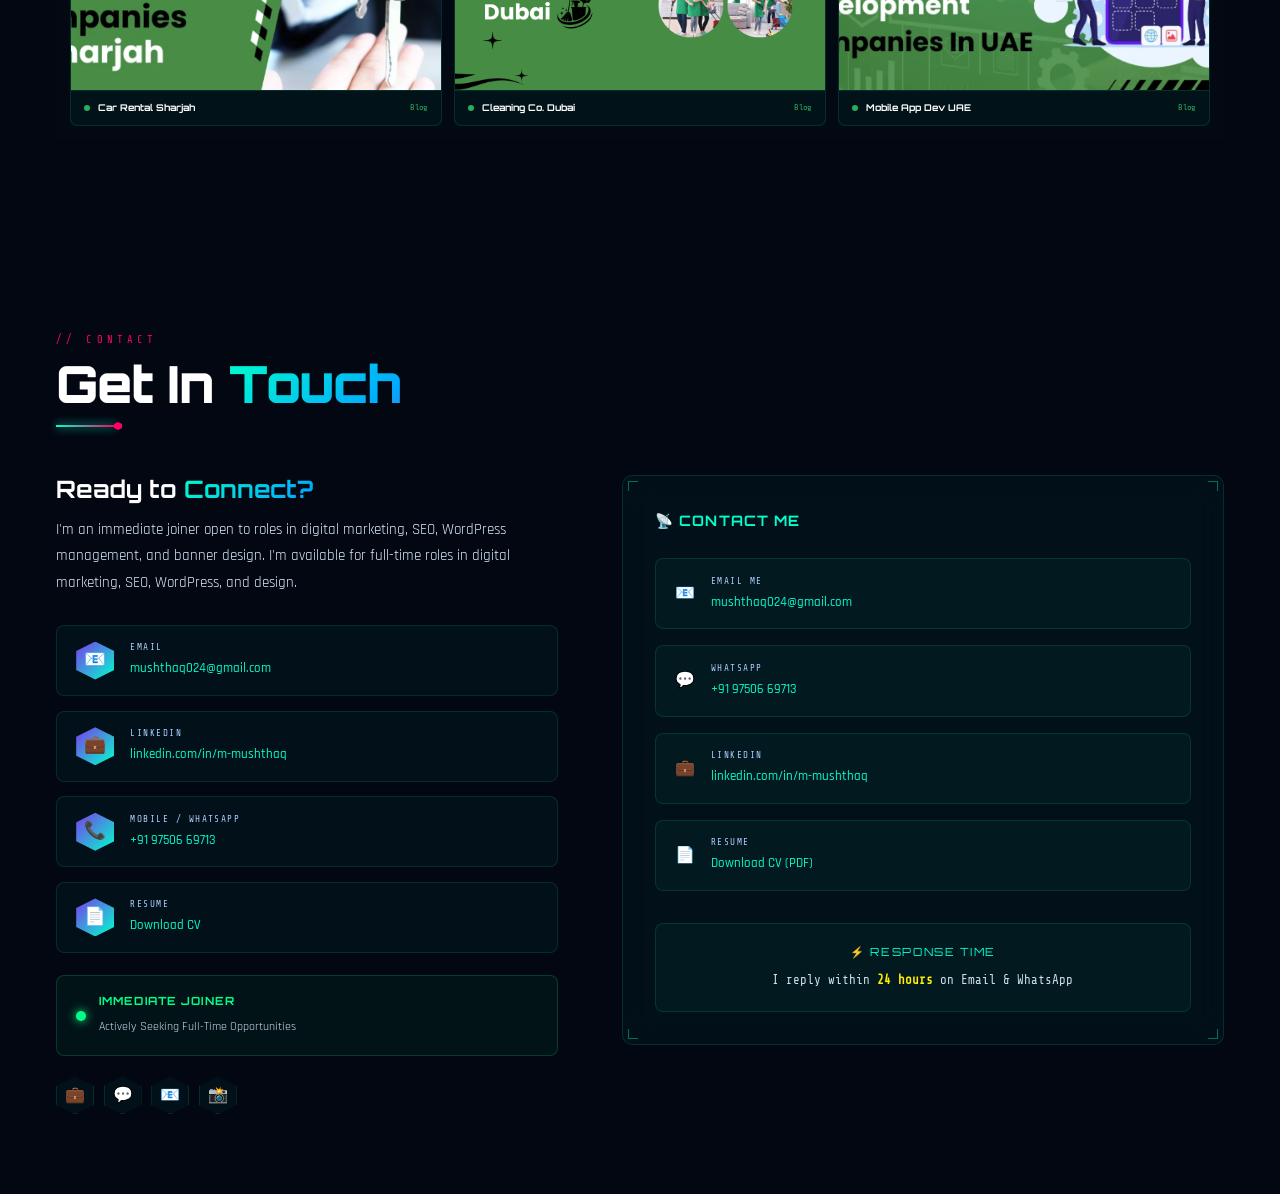
==== commit 63b111e3: "Update index.html" ====
--- a/index.html
+++ b/index.html
@@ -4,11 +4,16 @@
 <meta charset="UTF-8"/>
 <meta name="viewport" content="width=device-width,initial-scale=1.0"/>
 <title>Mohamed Mushthaq — Digital Marketing Executive</title>
-<!-- Google Analytics -->
-<script async src="https://www.googletagmanager.com/gtag/js?id=G-Y8ESYJ6ZN9"></script>
-<script> window.dataLayer = window.dataLayer || []; function gtag(){dataLayer.push(arguments);} gtag('js', new Date()); gtag('config', 'G-Y8ESYJ6ZN9');
+<!-- Google tag (gtag.js) -->
+<script async src="https://www.googletagmanager.com/gtag/js?id=G-CT33XH7MKH"></script>
+<script>
+  window.dataLayer = window.dataLayer || [];
+  function gtag(){dataLayer.push(arguments);}
+  gtag('js', new Date());
+
+  gtag('config', 'G-CT33XH7MKH');
 </script>
-<!-- Three.js for 3D background -->
+  
 <script src="https://cdnjs.cloudflare.com/ajax/libs/three.js/r128/three.min.js"></script>
 <link rel="stylesheet" href="style.css"/>
 </head>
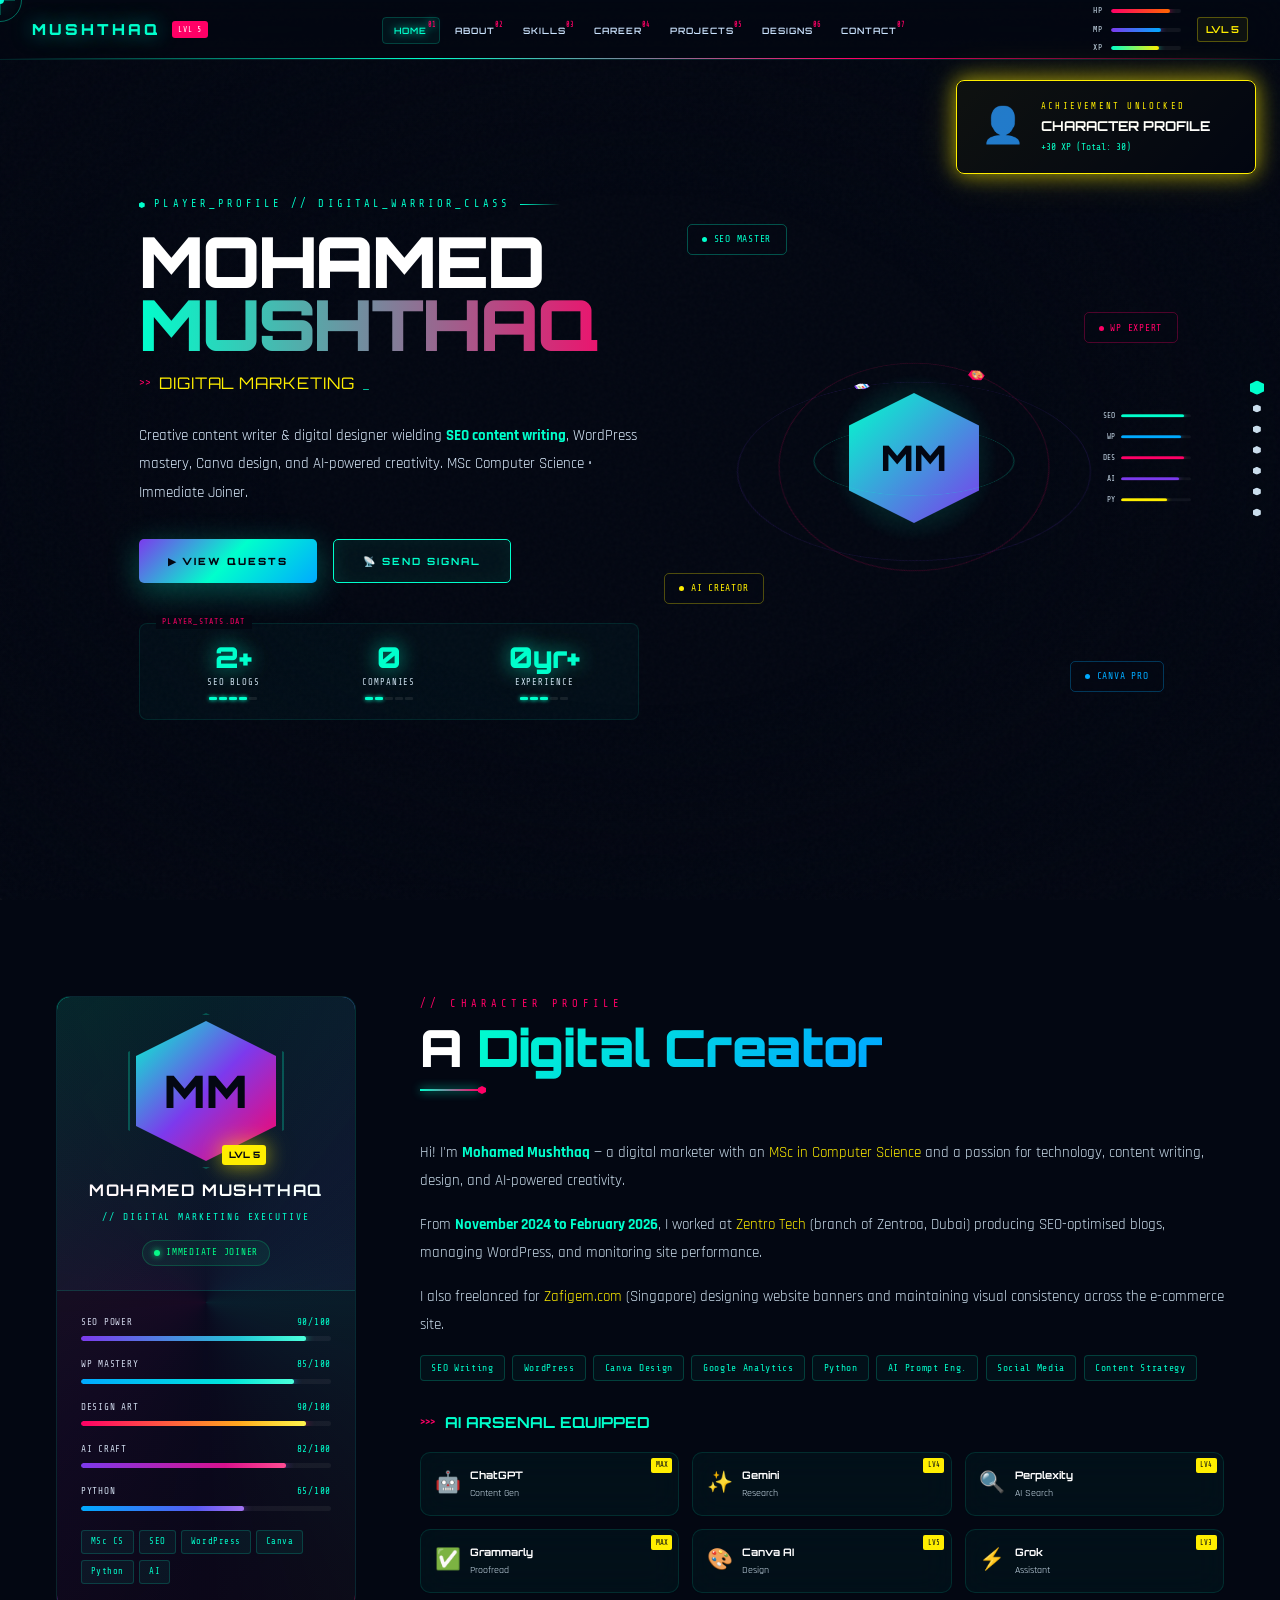
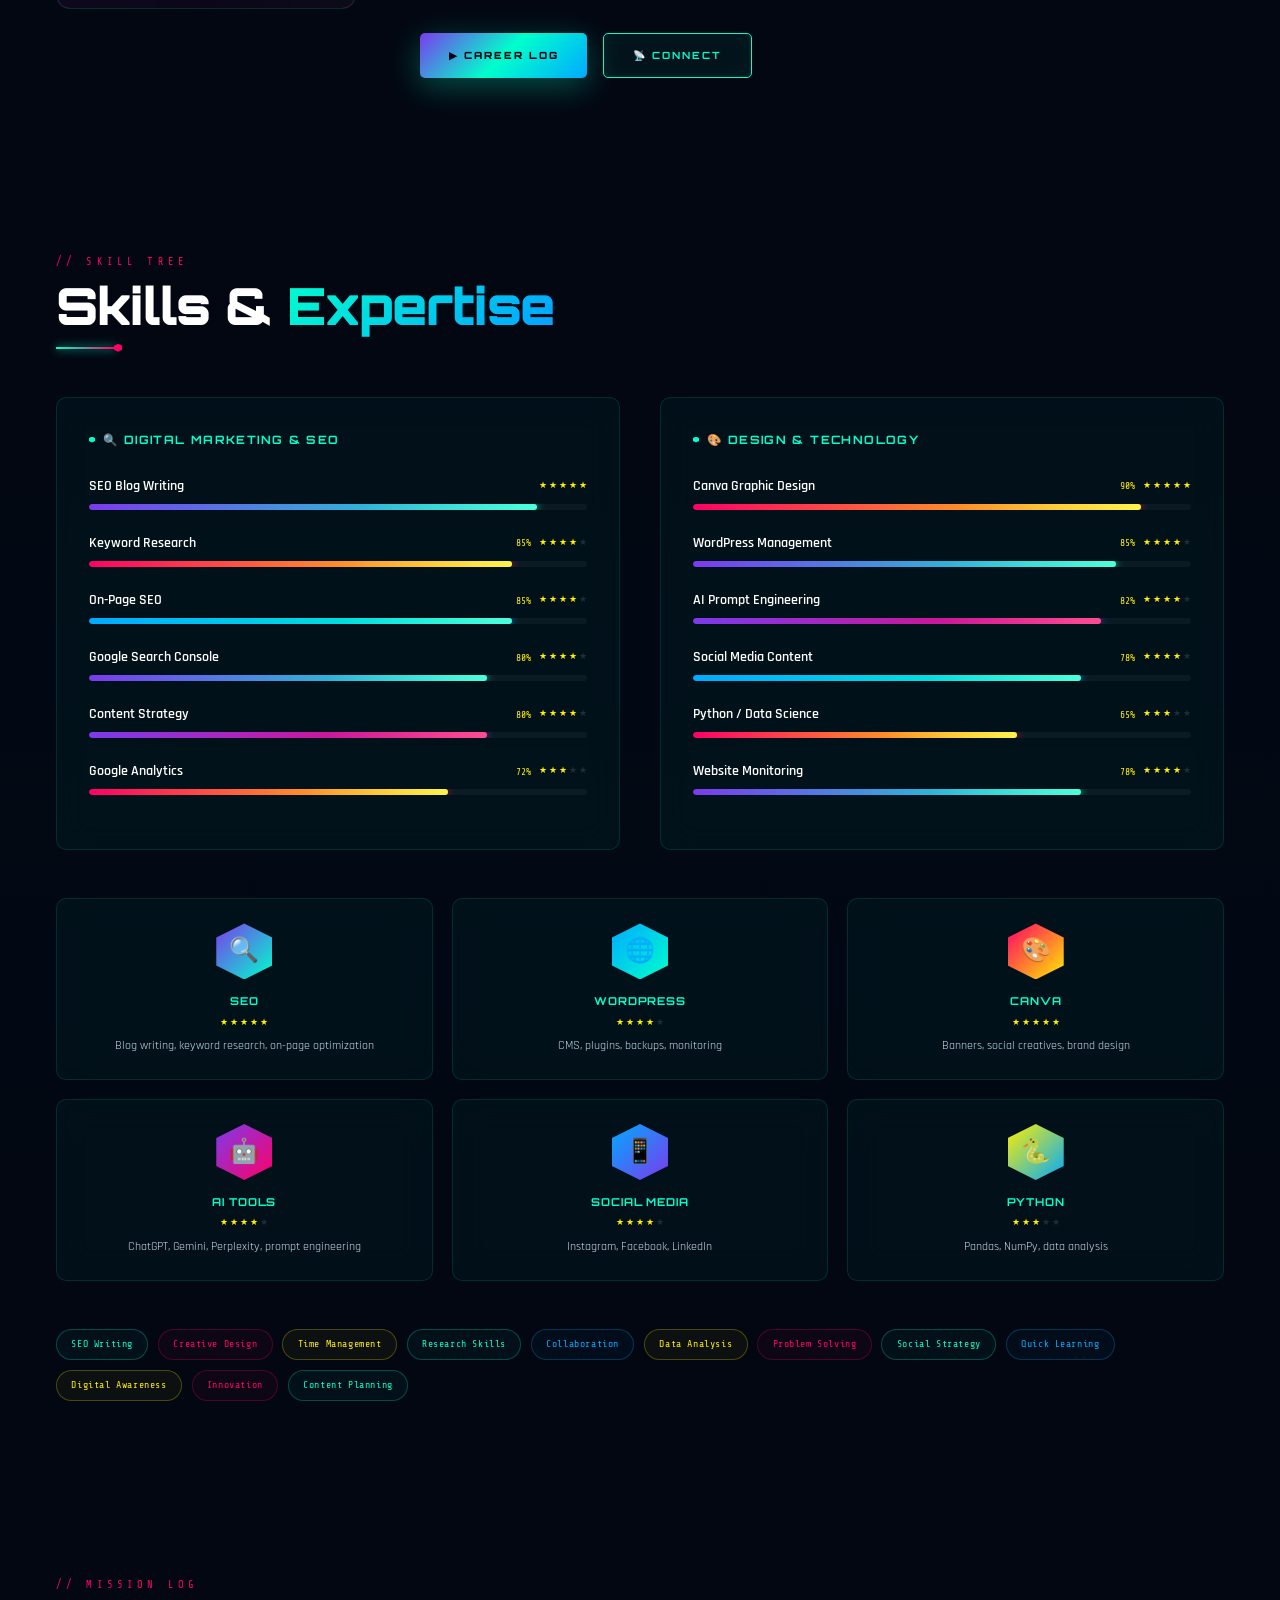
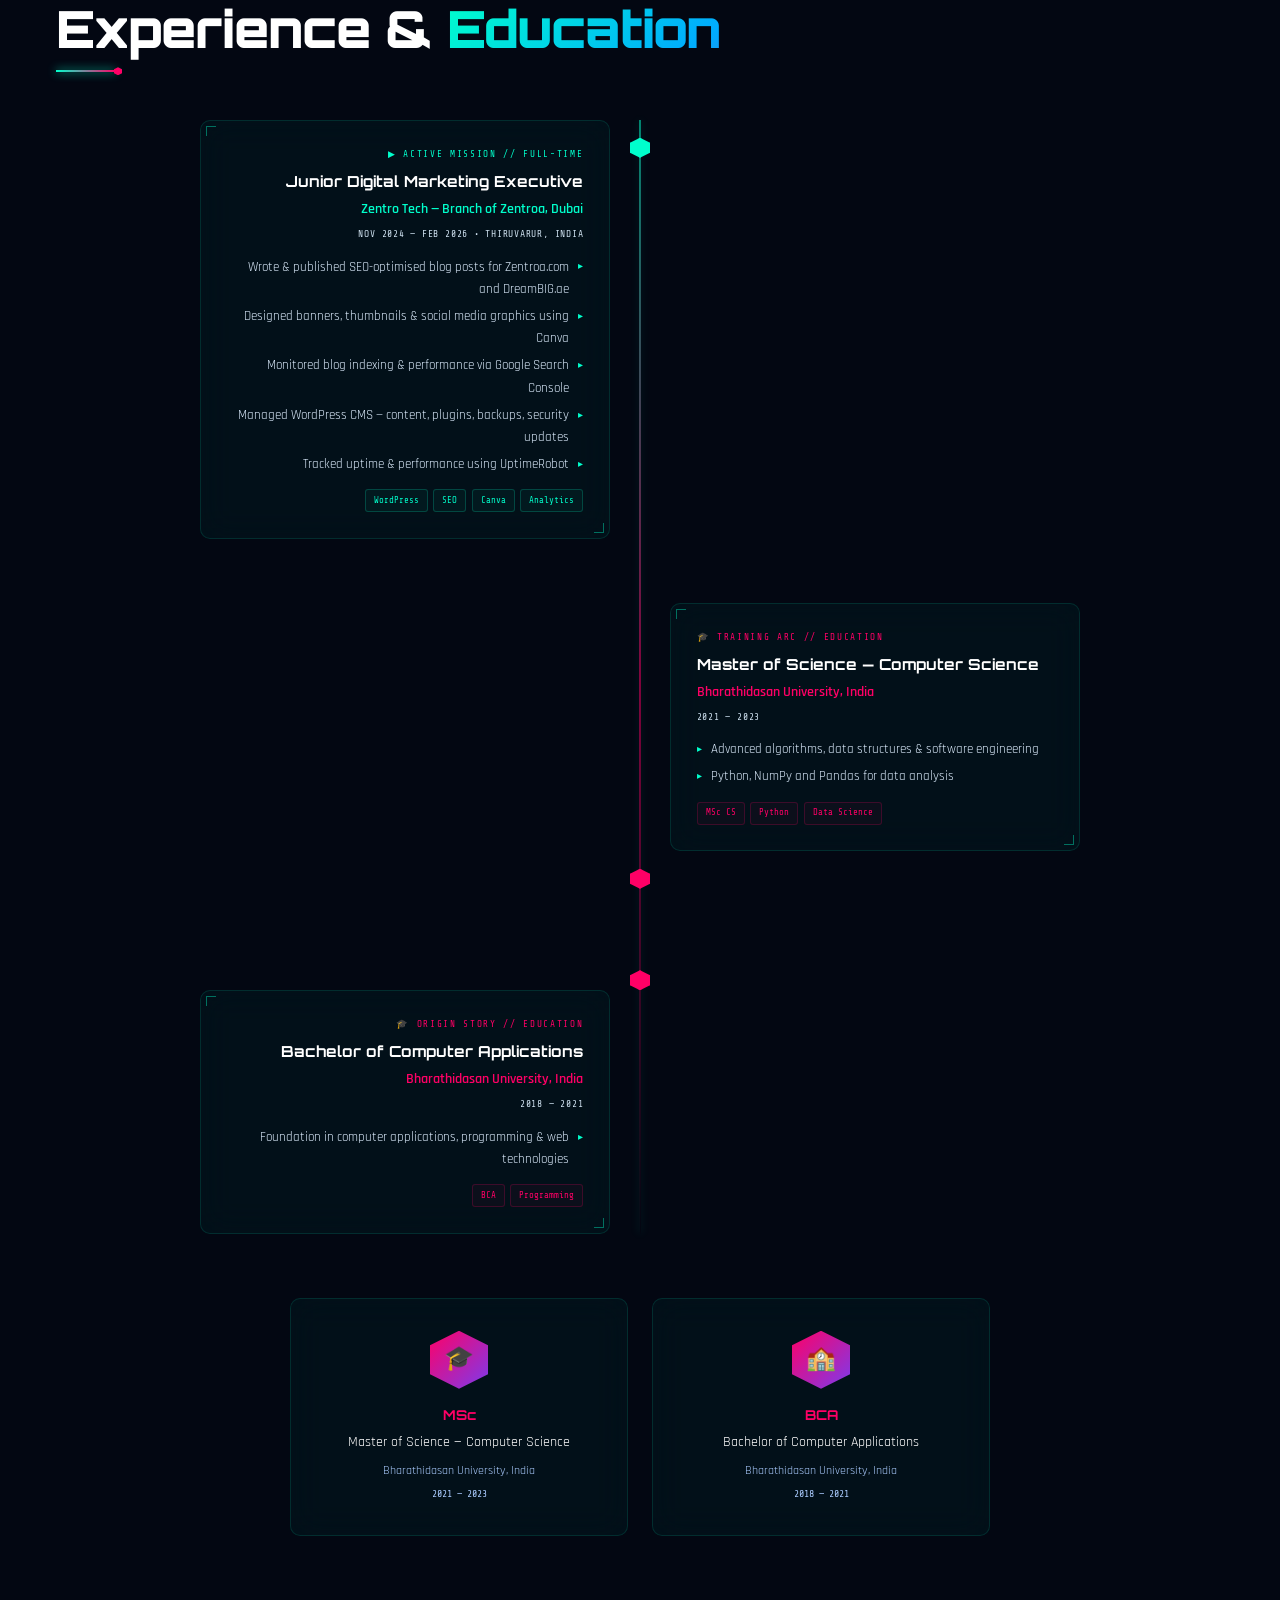
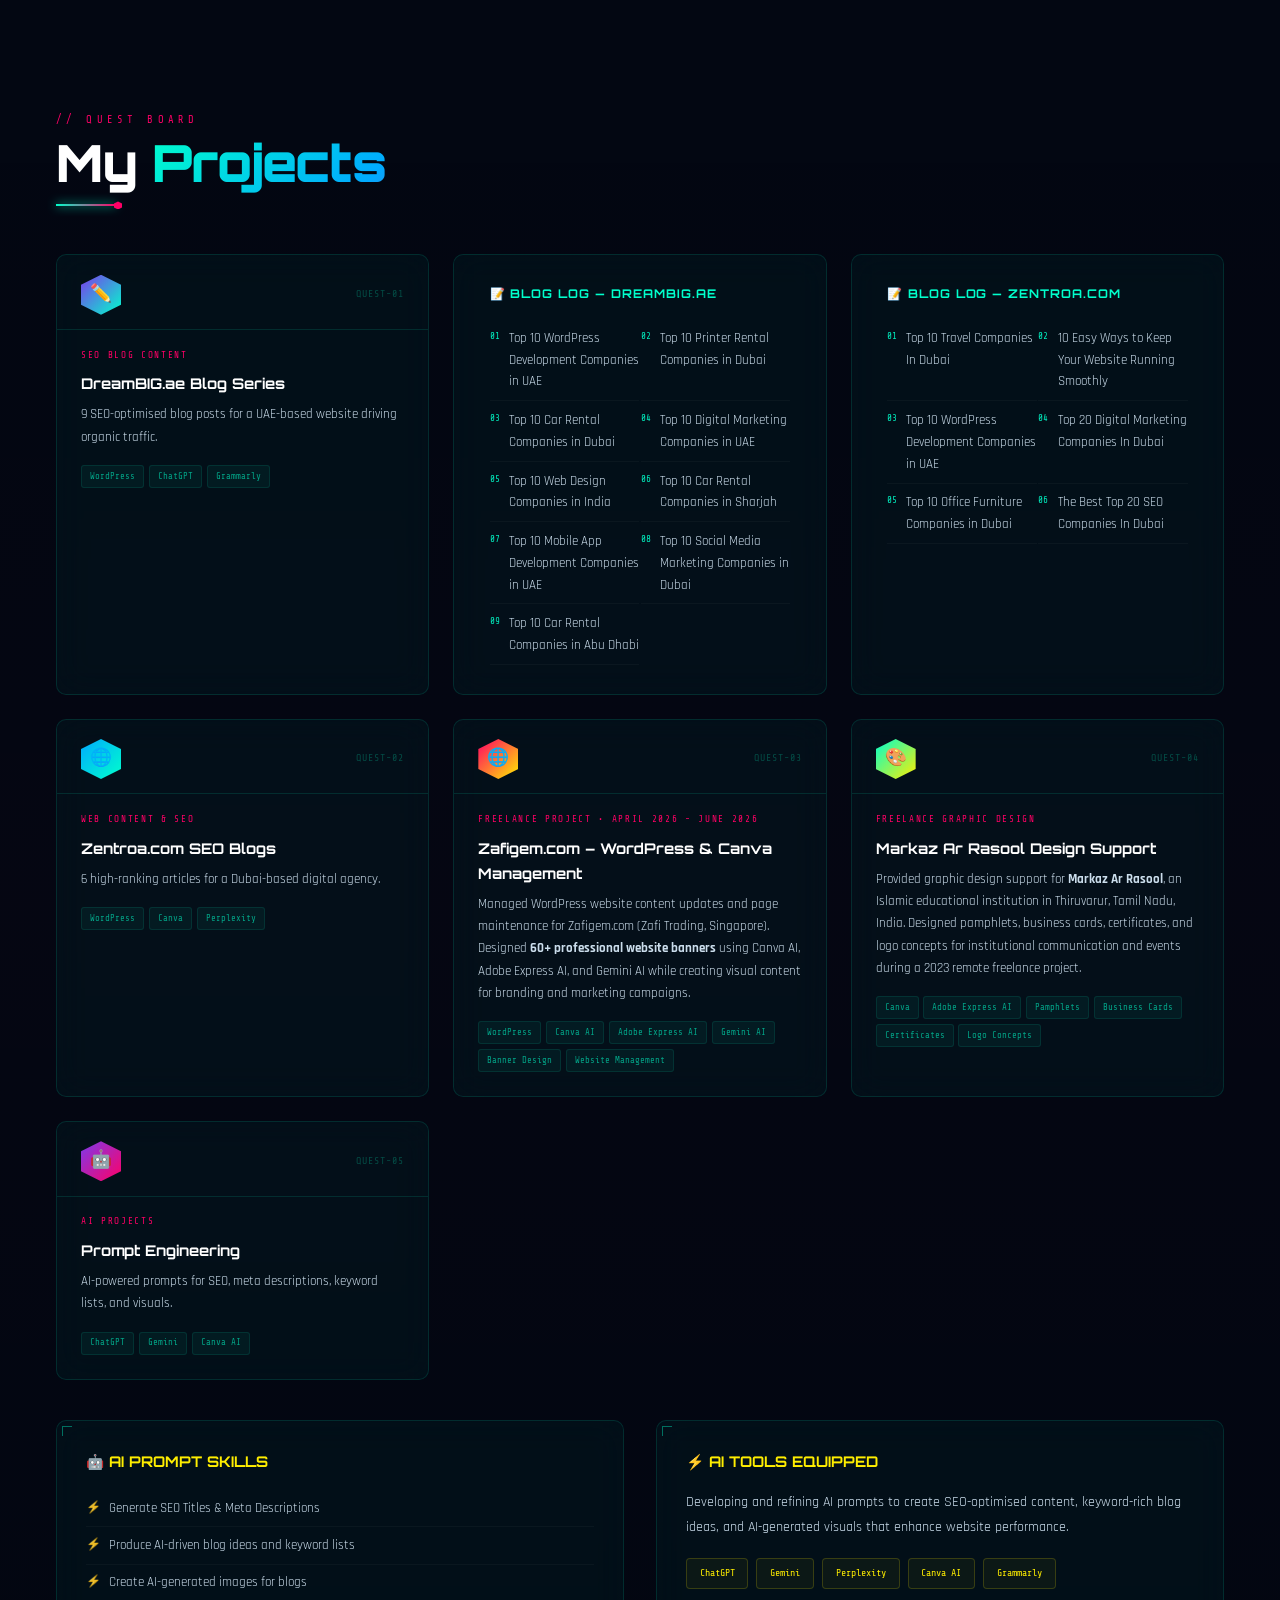
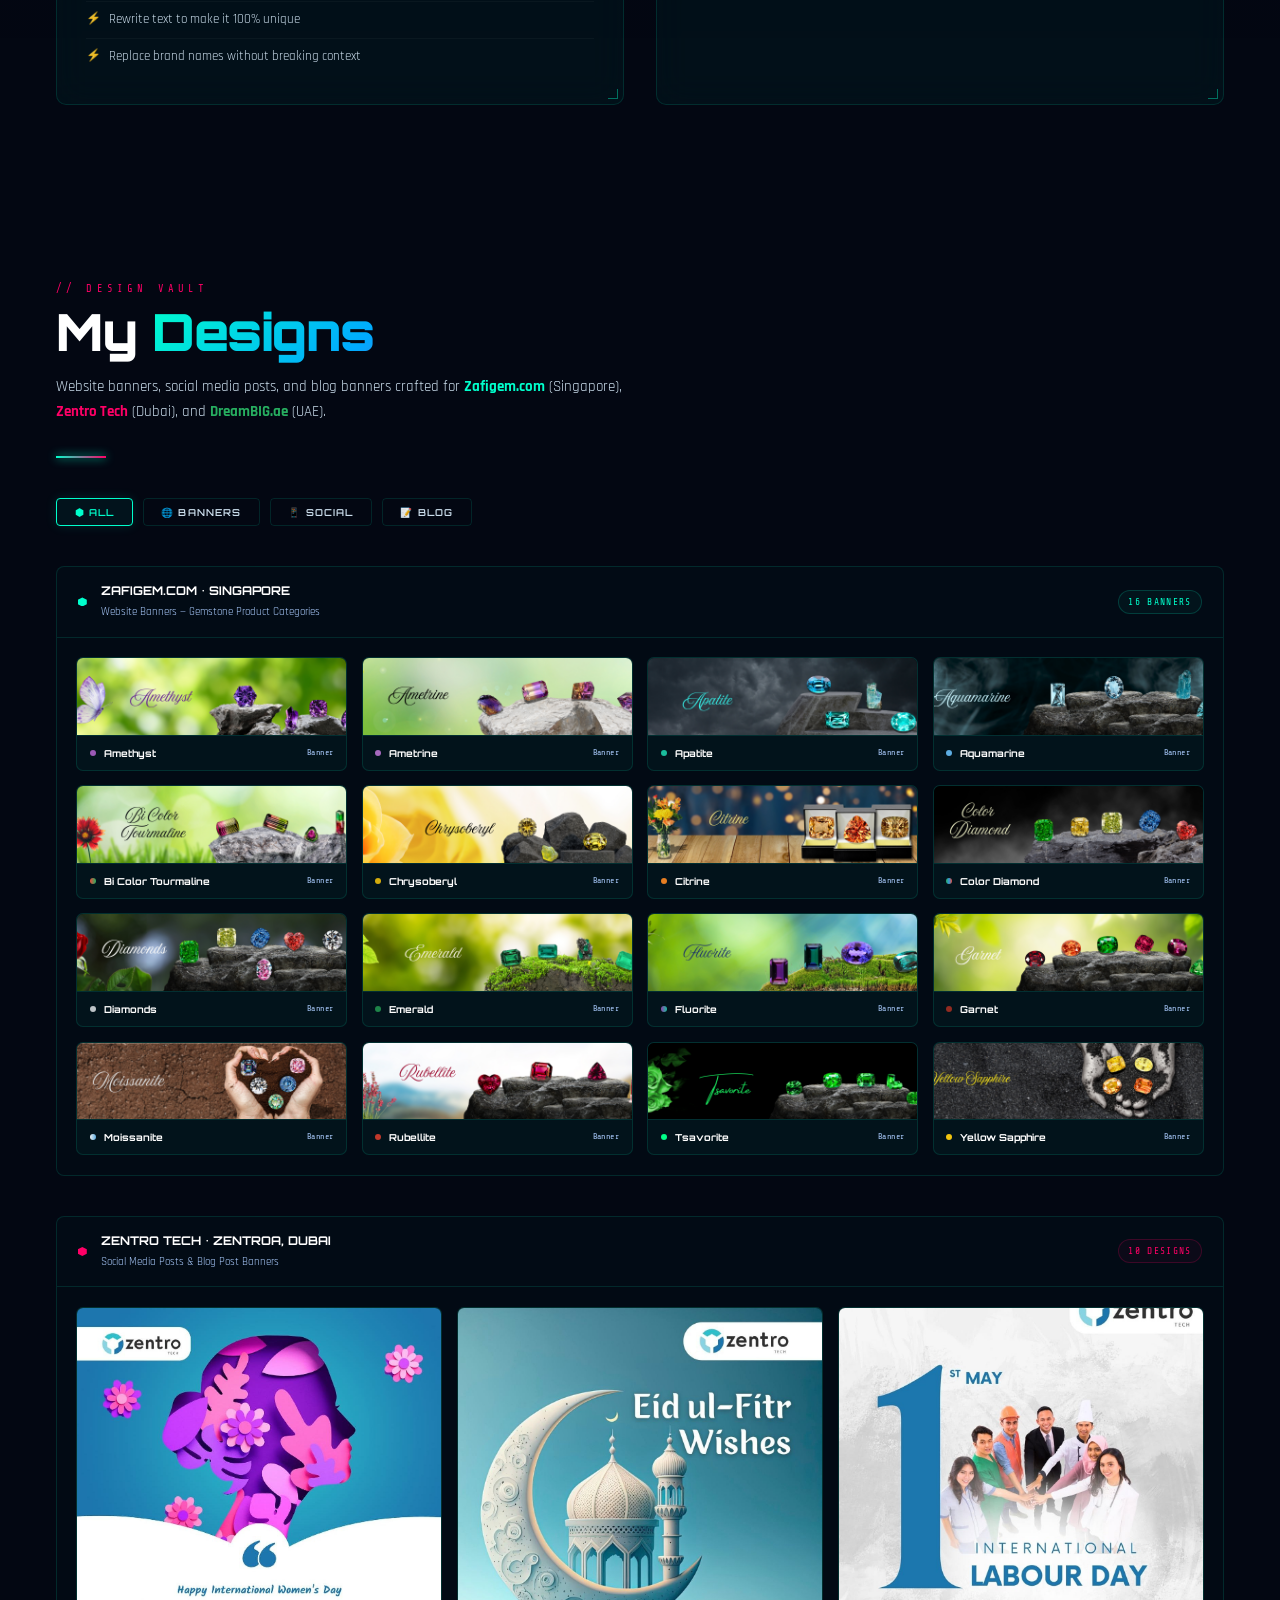
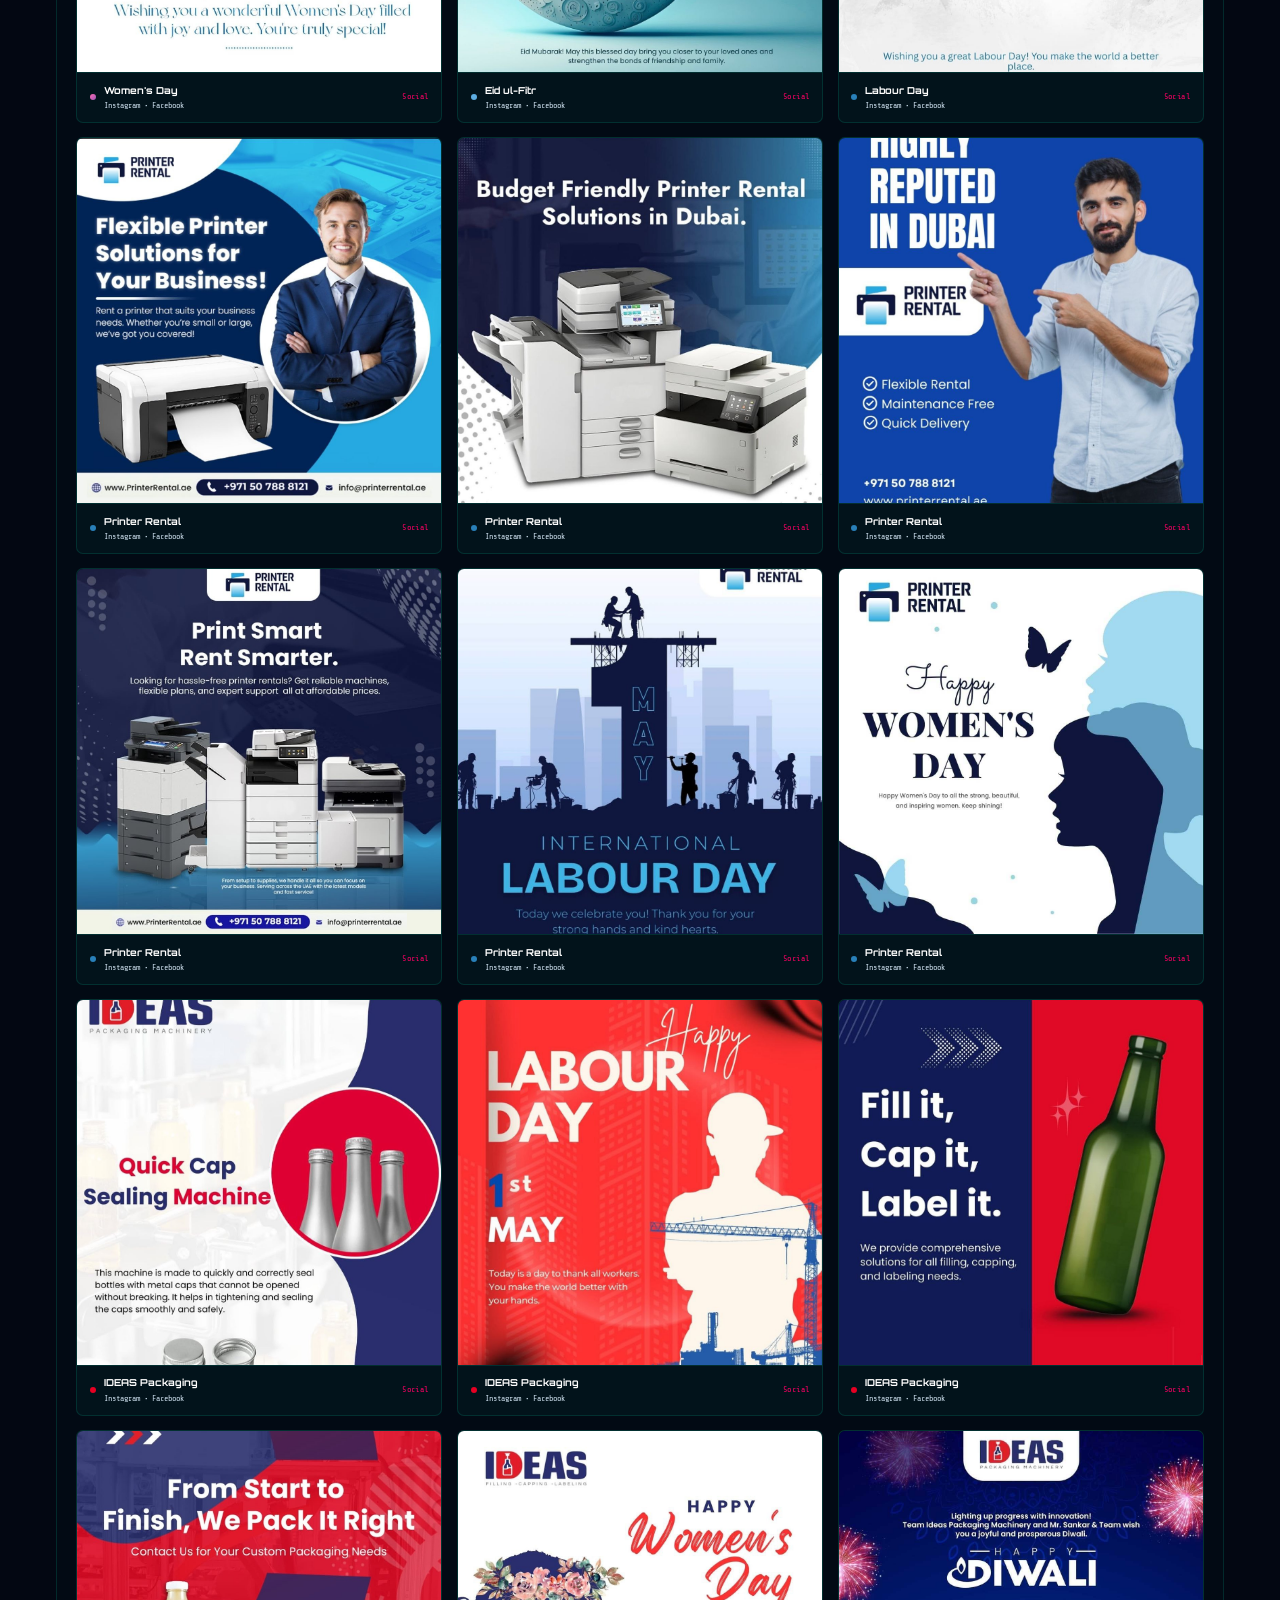
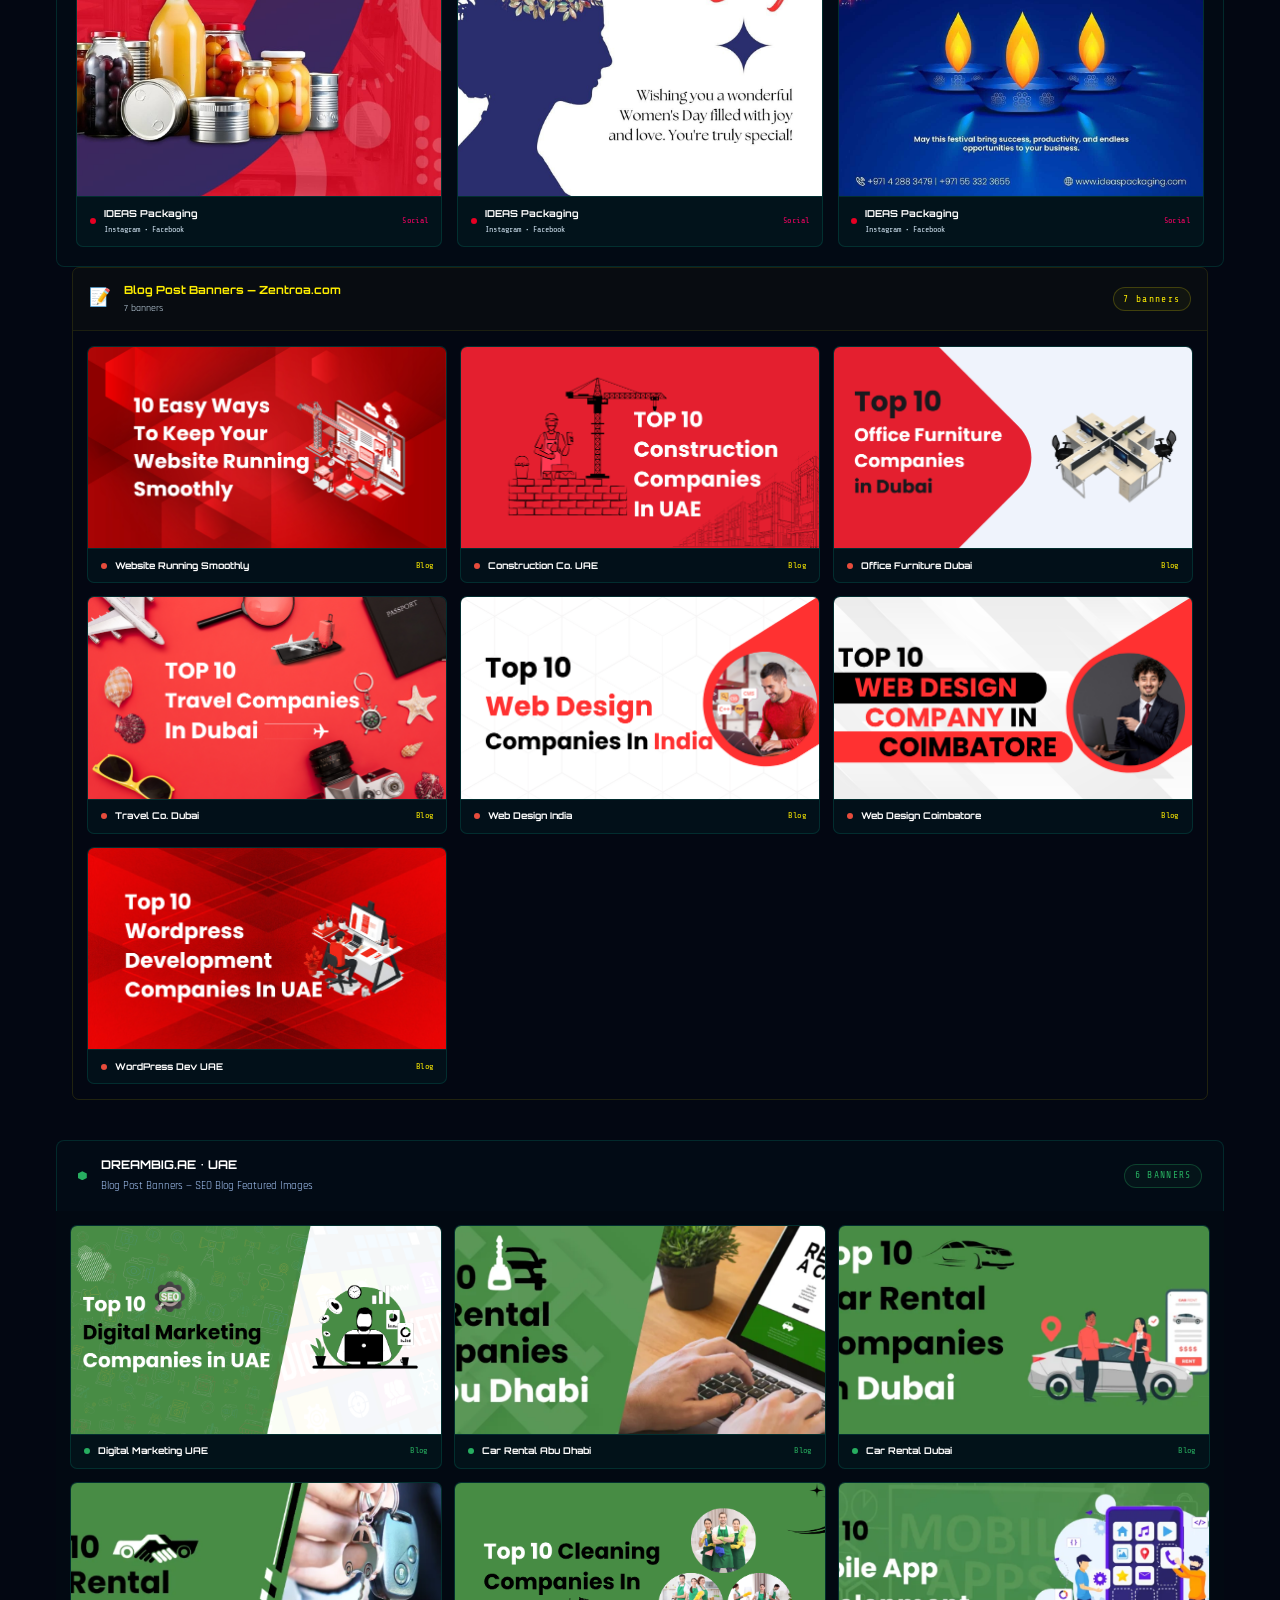
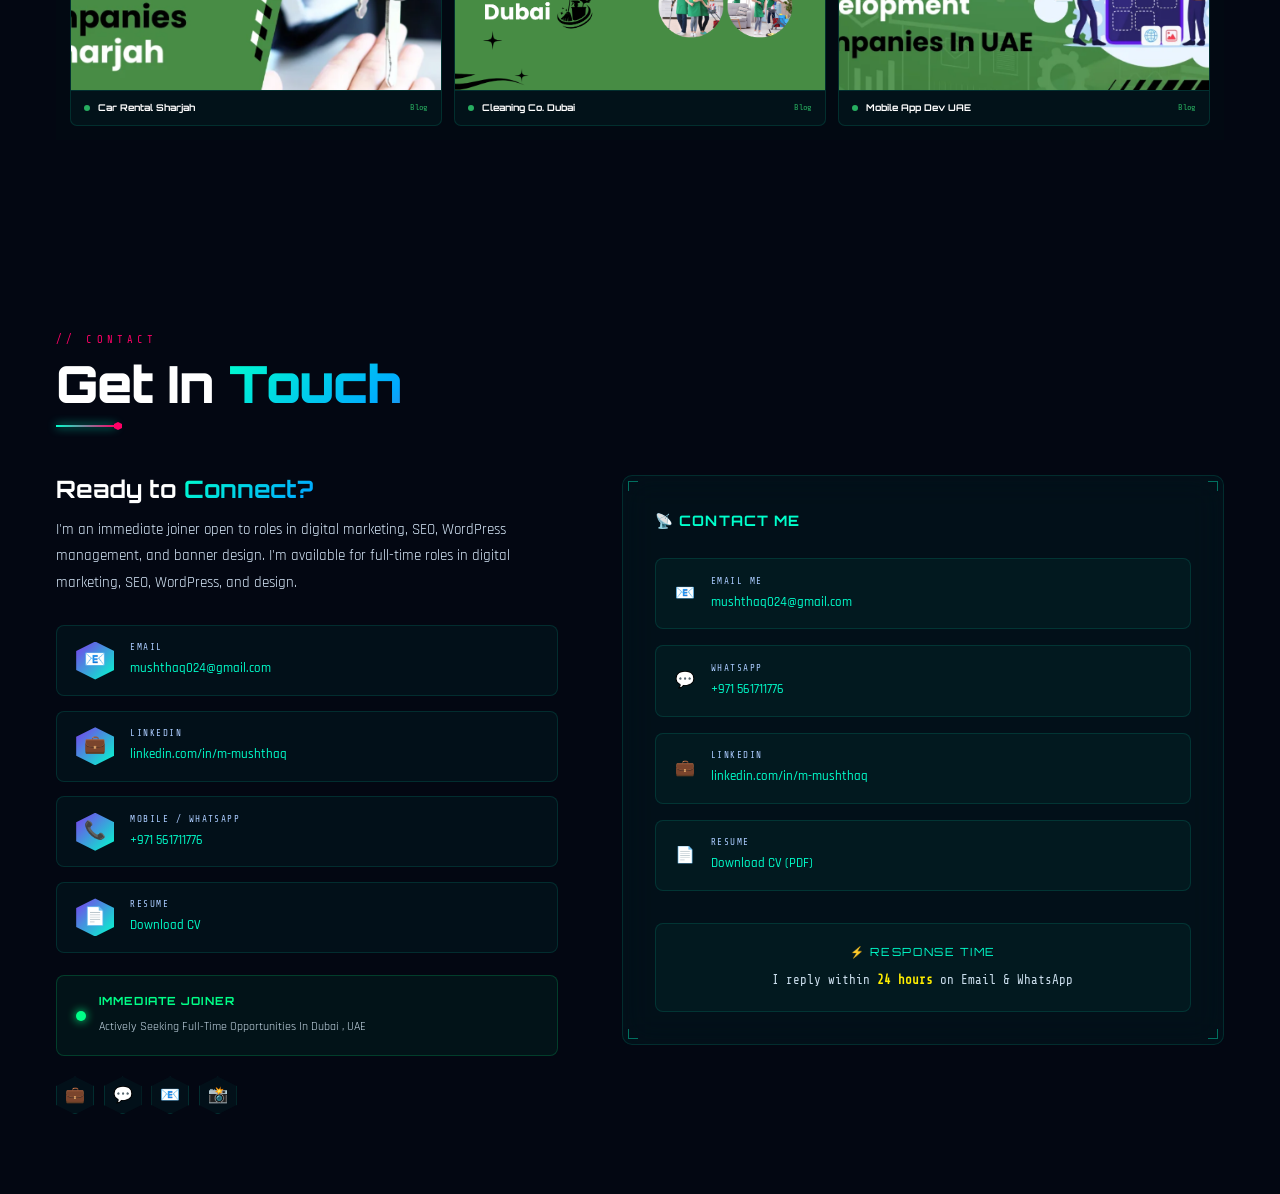
==== commit 5a80b3e0: "Update index.html" ====
--- a/index.html
+++ b/index.html
@@ -226,7 +226,7 @@
     <div class="card rv-l d1" style="padding:2rem">
       <div class="sk-col">
         <h4>&#128269; DIGITAL MARKETING &amp; SEO</h4>
-        <div class="sk-xp"><div class="sk-xp-top"><span class="sk-xp-name">SEO Blog Writing</span><div class="sk-xp-info"><span class="sk-xp-pct">90%</span><div class="sk-stars"><span class="sk-star on">&#9733;</span><span class="sk-star on">&#9733;</span><span class="sk-star on">&#9733;</span><span class="sk-star on">&#9733;</span><span class="sk-star on">&#9733;</span></div></div></div><div class="sk-track"><div class="sk-fill sf1" data-w="90"></div></div></div>
+        <div class="sk-xp"><div class="sk-xp-top"><span class="sk-xp-name">SEO Blog Writing</span><div class="sk-xp-info"><span class="sk-xp-pct"></span><div class="sk-stars"><span class="sk-star on">&#9733;</span><span class="sk-star on">&#9733;</span><span class="sk-star on">&#9733;</span><span class="sk-star on">&#9733;</span><span class="sk-star on">&#9733;</span></div></div></div><div class="sk-track"><div class="sk-fill sf1" data-w="90"></div></div></div>
         <div class="sk-xp"><div class="sk-xp-top"><span class="sk-xp-name">Keyword Research</span><div class="sk-xp-info"><span class="sk-xp-pct">85%</span><div class="sk-stars"><span class="sk-star on">&#9733;</span><span class="sk-star on">&#9733;</span><span class="sk-star on">&#9733;</span><span class="sk-star on">&#9733;</span><span class="sk-star off">&#9733;</span></div></div></div><div class="sk-track"><div class="sk-fill sf2" data-w="85"></div></div></div>
         <div class="sk-xp"><div class="sk-xp-top"><span class="sk-xp-name">On-Page SEO</span><div class="sk-xp-info"><span class="sk-xp-pct">85%</span><div class="sk-stars"><span class="sk-star on">&#9733;</span><span class="sk-star on">&#9733;</span><span class="sk-star on">&#9733;</span><span class="sk-star on">&#9733;</span><span class="sk-star off">&#9733;</span></div></div></div><div class="sk-track"><div class="sk-fill sf3" data-w="85"></div></div></div>
         <div class="sk-xp"><div class="sk-xp-top"><span class="sk-xp-name">Google Search Console</span><div class="sk-xp-info"><span class="sk-xp-pct">80%</span><div class="sk-stars"><span class="sk-star on">&#9733;</span><span class="sk-star on">&#9733;</span><span class="sk-star on">&#9733;</span><span class="sk-star on">&#9733;</span><span class="sk-star off">&#9733;</span></div></div></div><div class="sk-track"><div class="sk-fill sf1" data-w="80"></div></div></div>
@@ -273,7 +273,7 @@
     <div class="tli rv">
       <div class="card tlcard"><div class="cc tl"></div><div class="cc br"></div>
         <span class="tl-tag ttw">&#9654; ACTIVE MISSION // FULL-TIME</span>
-        <div class="tl-title">Digital Marketing Executive</div>
+        <div class="tl-title">Junior Digital Marketing Executive</div>
         <div class="tl-org" style="color:var(--c1)">Zentro Tech &mdash; Branch of Zentroa, Dubai</div>
         <div class="tl-per">NOV 2024 &mdash; FEB 2026 &bull; THIRUVARUR, INDIA</div>
         <ul class="tl-list">
@@ -459,10 +459,10 @@
       <div class="c-items">
 <a href="https://mail.google.com/mail/?view=cm&fs=1&to=mushthaq024@gmail.com" target="_blank" class="c-item"> <div class="c-hex-ico">&#128231;</div><div> <div class="c-lbl">EMAIL</div> <div class="c-val">mushthaq024@gmail.com</div> </div> </a> 
 <a href="https://www.linkedin.com/in/m-mushthaq" target="_blank" class="c-item"><div class="c-hex-ico">&#128188;</div><div><div class="c-lbl">LINKEDIN</div><div class="c-val">linkedin.com/in/m-mushthaq</div></div></a>      
-<a href="tel:+919750669713" class="c-item"><div class="c-hex-ico">&#128222;</div><div><div class="c-lbl">MOBILE / WHATSAPP</div><div class="c-val">+91 97506 69713</div></div></a>
+<a href="tel:+971561711776" class="c-item"><div class="c-hex-ico">&#128222;</div><div><div class="c-lbl">MOBILE / WHATSAPP</div><div class="c-val">+971 561711776</div></div></a>
         <a href="" class="c-item"><div class="c-hex-ico">&#128196;</div><div><div class="c-lbl">RESUME</div><div class="c-val">Download CV</div></div></a>
       </div>
-      <div class="avail-hud"><div class="ap"></div><div><strong>IMMEDIATE JOINER</strong><span>Actively Seeking Full-Time Opportunities</span></div></div>
+      <div class="avail-hud"><div class="ap"></div><div><strong>IMMEDIATE JOINER</strong><span>Actively Seeking Full-Time Opportunities In Dubai , UAE</span></div></div>
       <div class="socials">
         <a href="https://www.linkedin.com/in/m-mushthaq" target="_blank" class="soc">&#128188;</a>
         <a href="https://wa.me/919750669713" target="_blank" class="soc">&#128172;</a>
@@ -480,7 +480,7 @@
           </a>
           <a href="https://wa.me/919750669713" target="_blank" class="c-item">
             <div class="c-ico">&#128172;</div>
-            <div><div class="c-lbl">WHATSAPP</div><div class="c-val">+91 97506 69713</div></div>
+            <div><div class="c-lbl">WHATSAPP</div><div class="c-val">+971 561711776</div></div>
           </a>
           <a href="https://www.linkedin.com/in/m-mushthaq" target="_blank" class="c-item">
             <div class="c-ico">&#128188;</div>
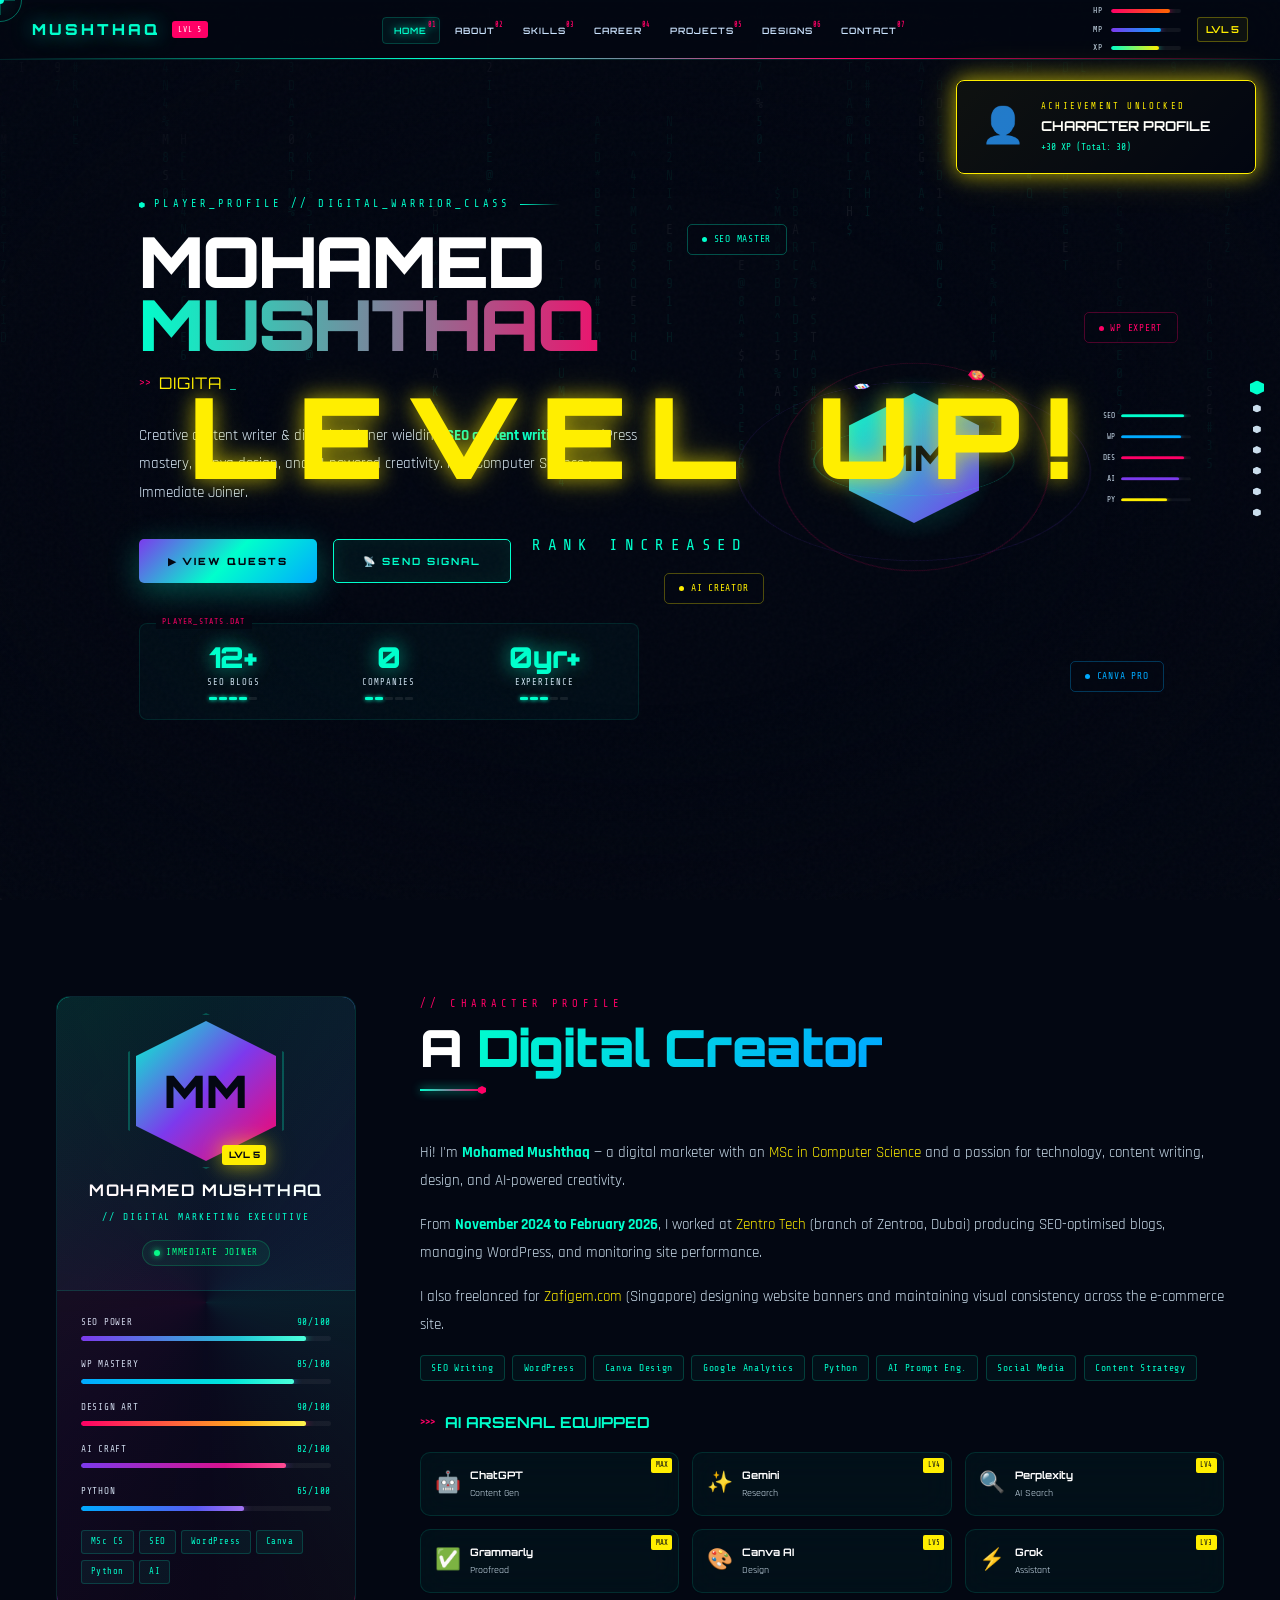
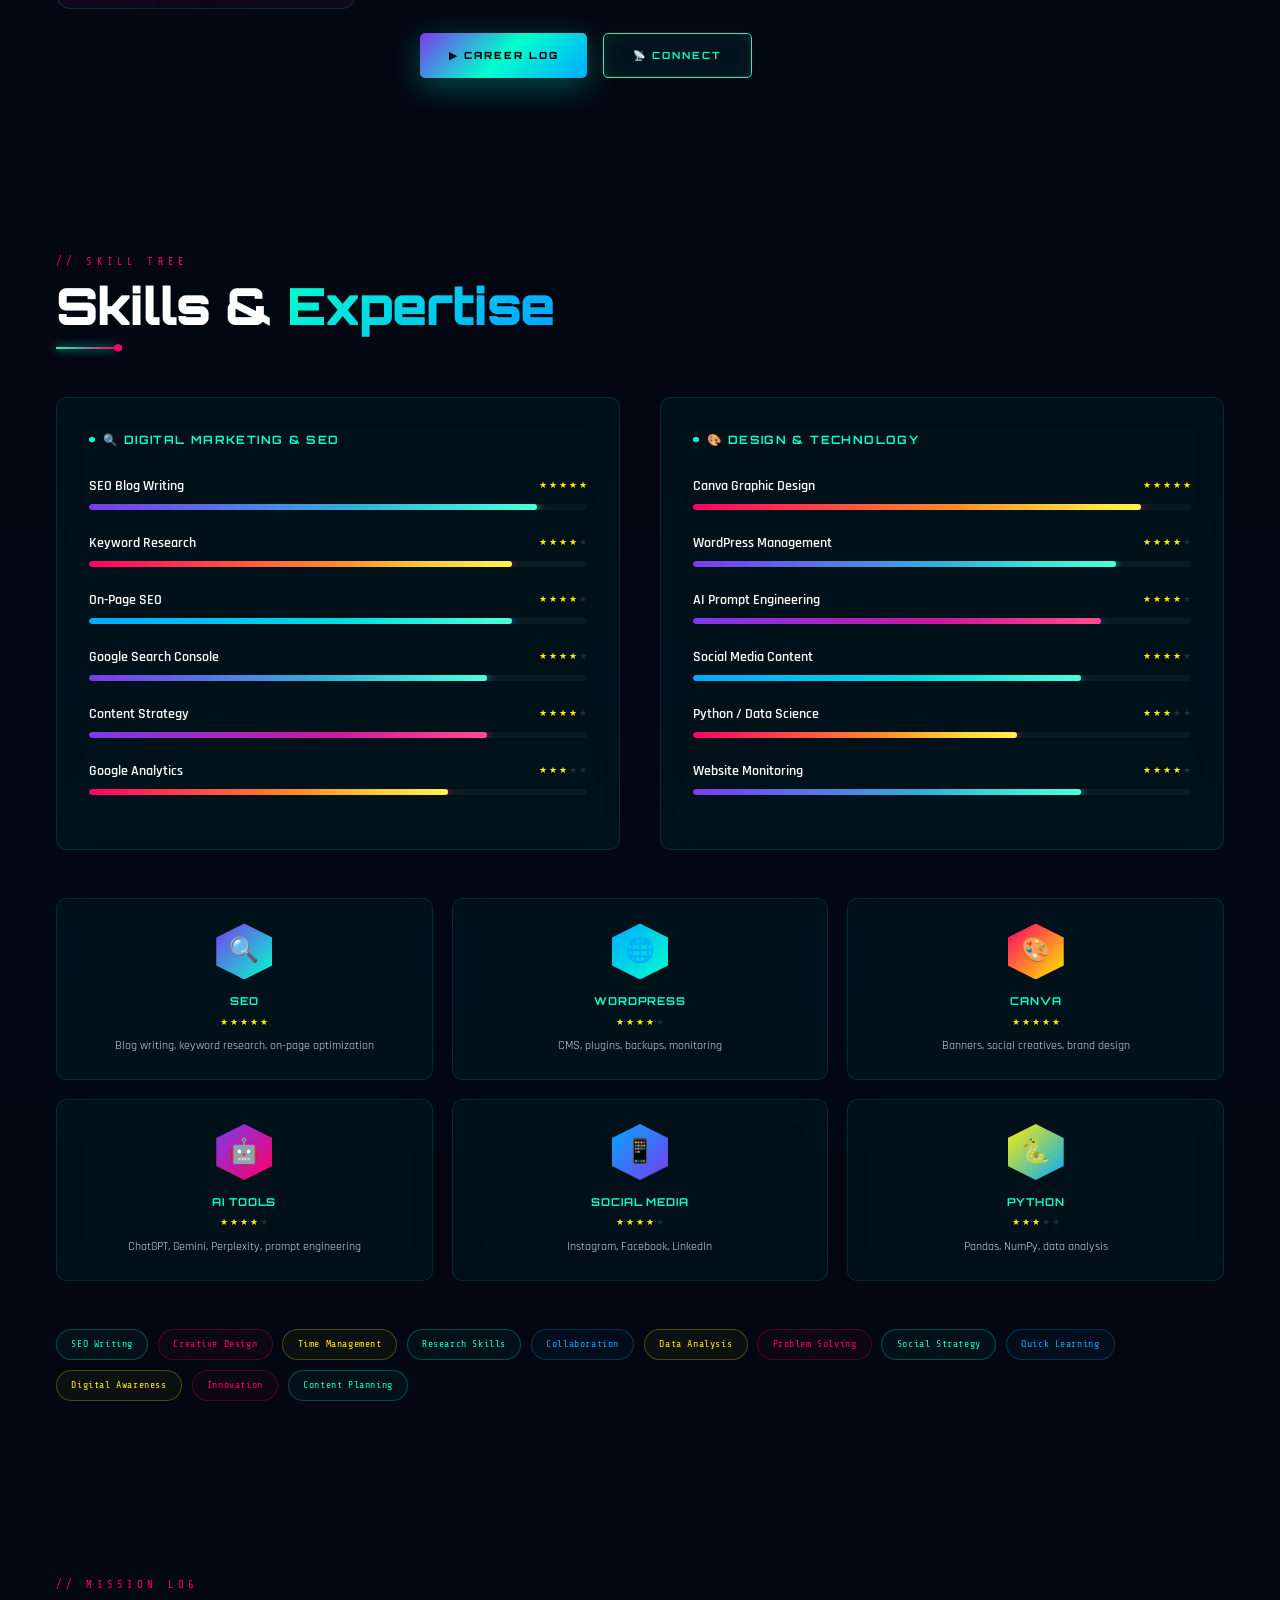
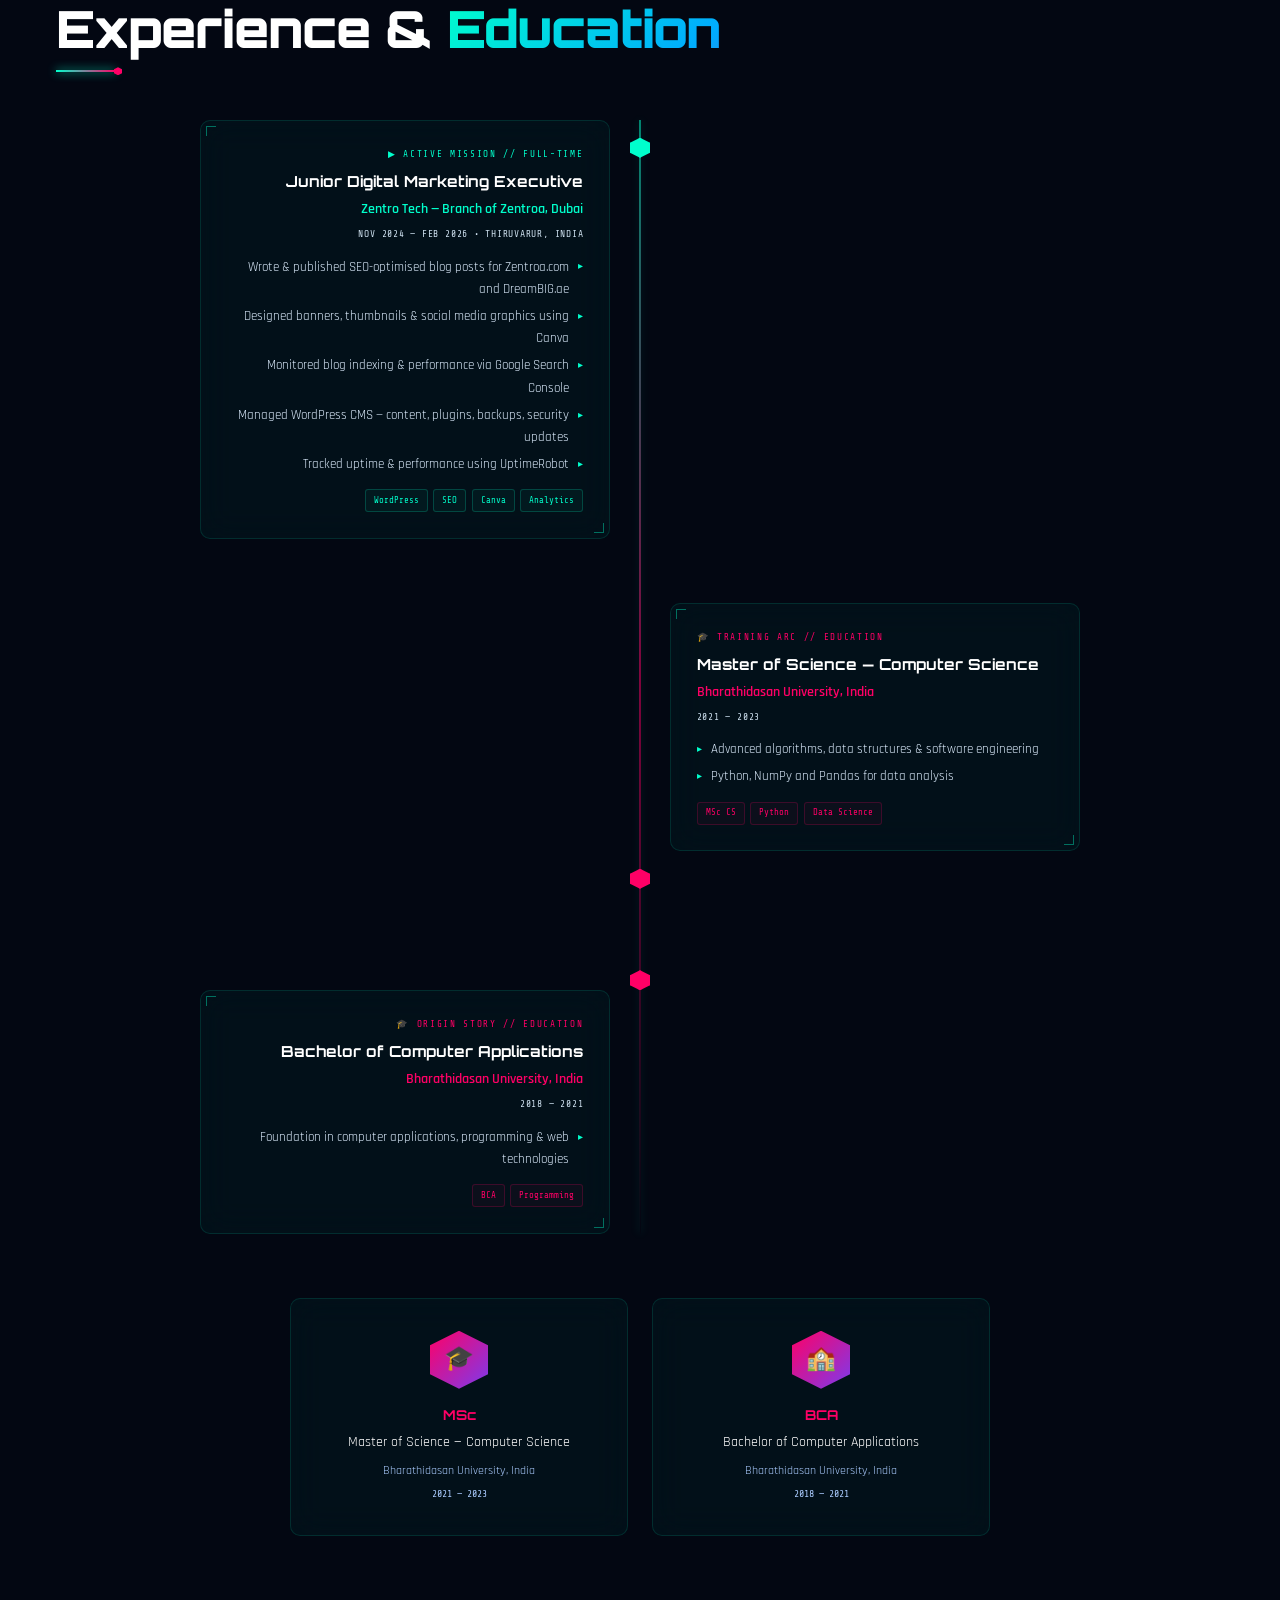
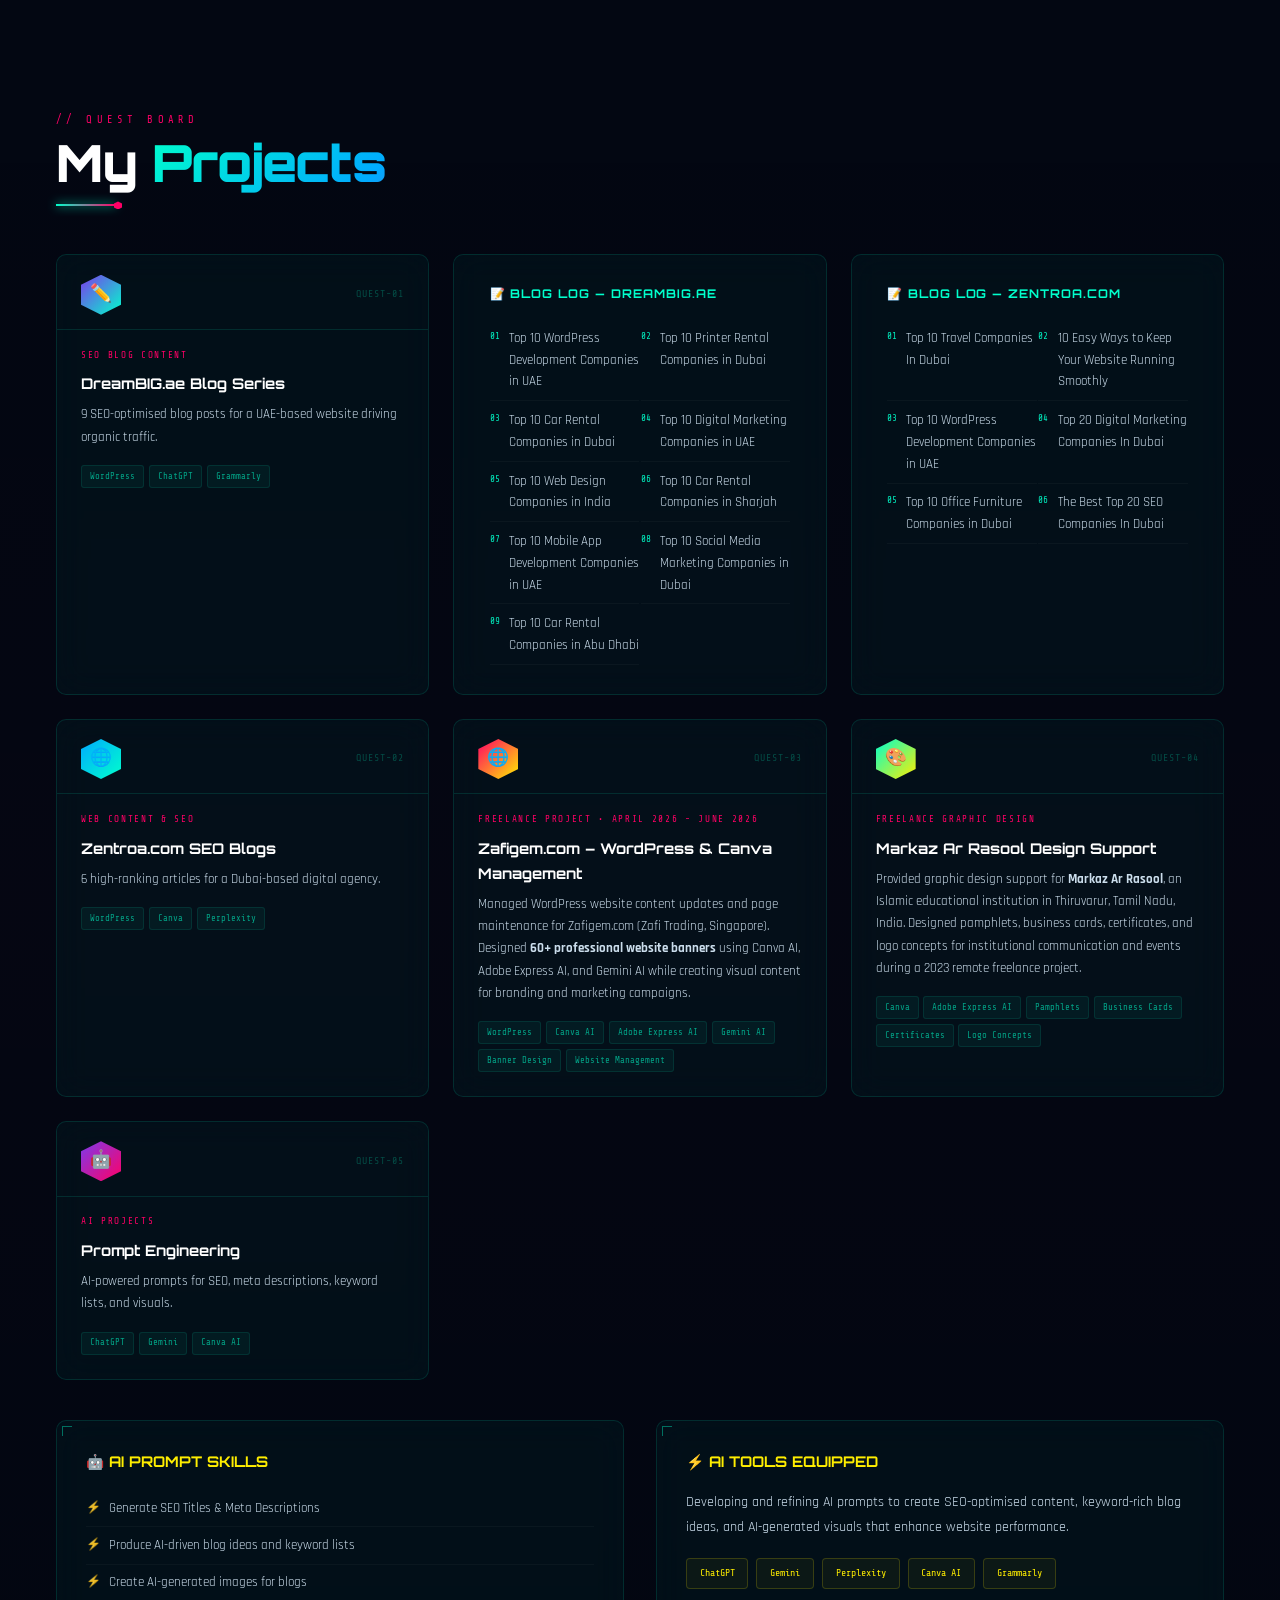
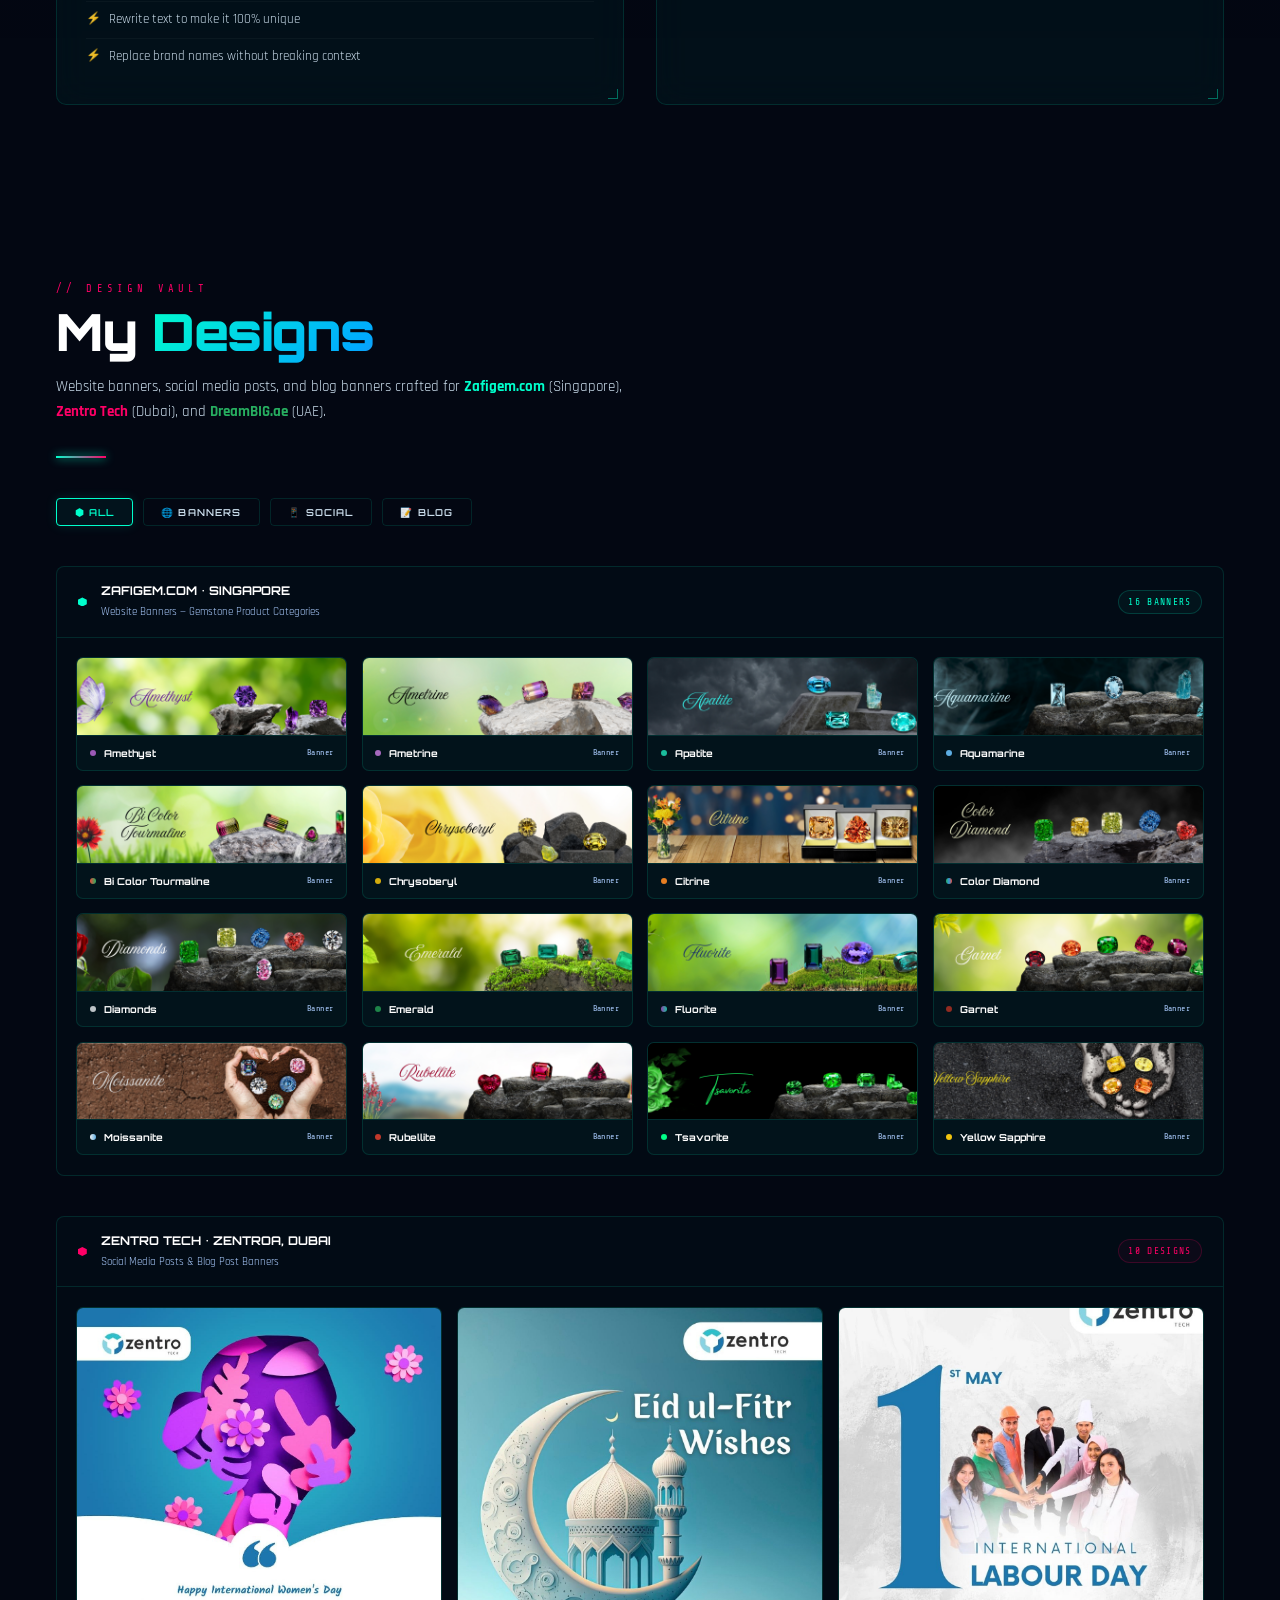
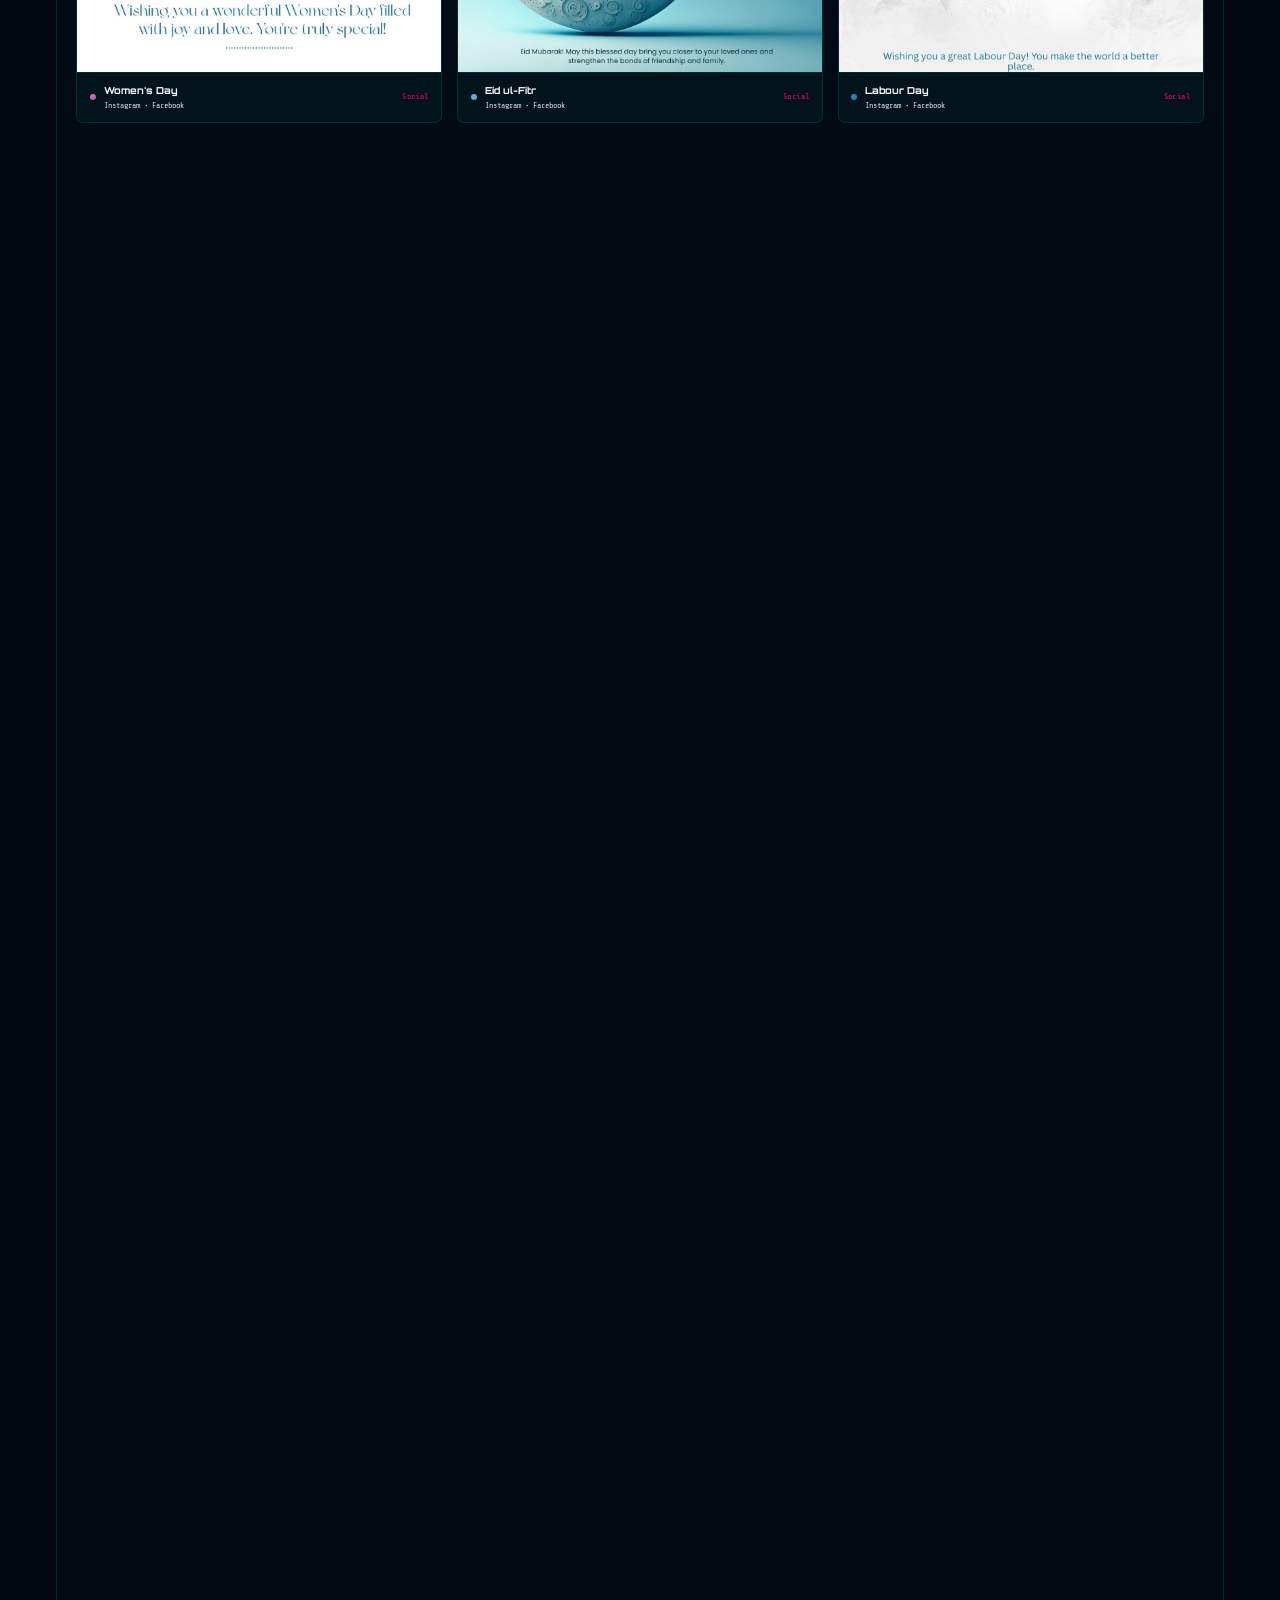
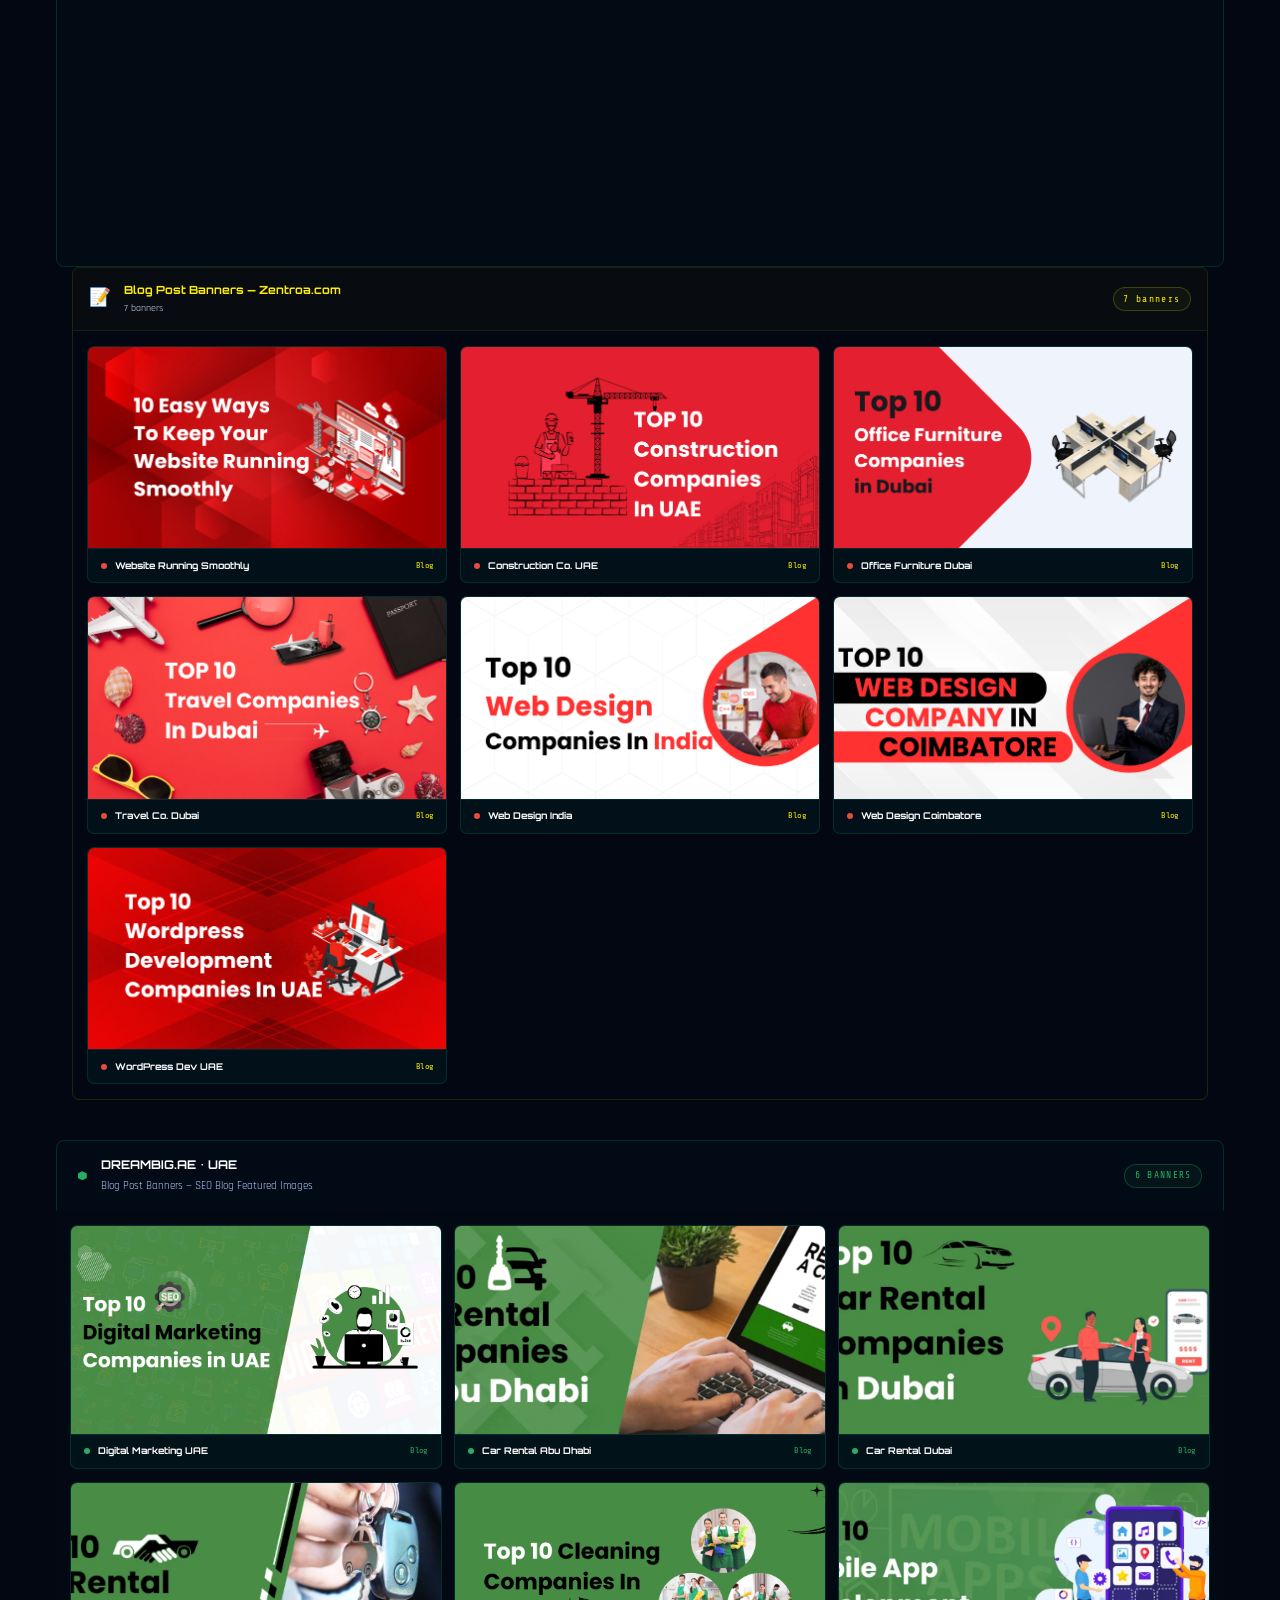
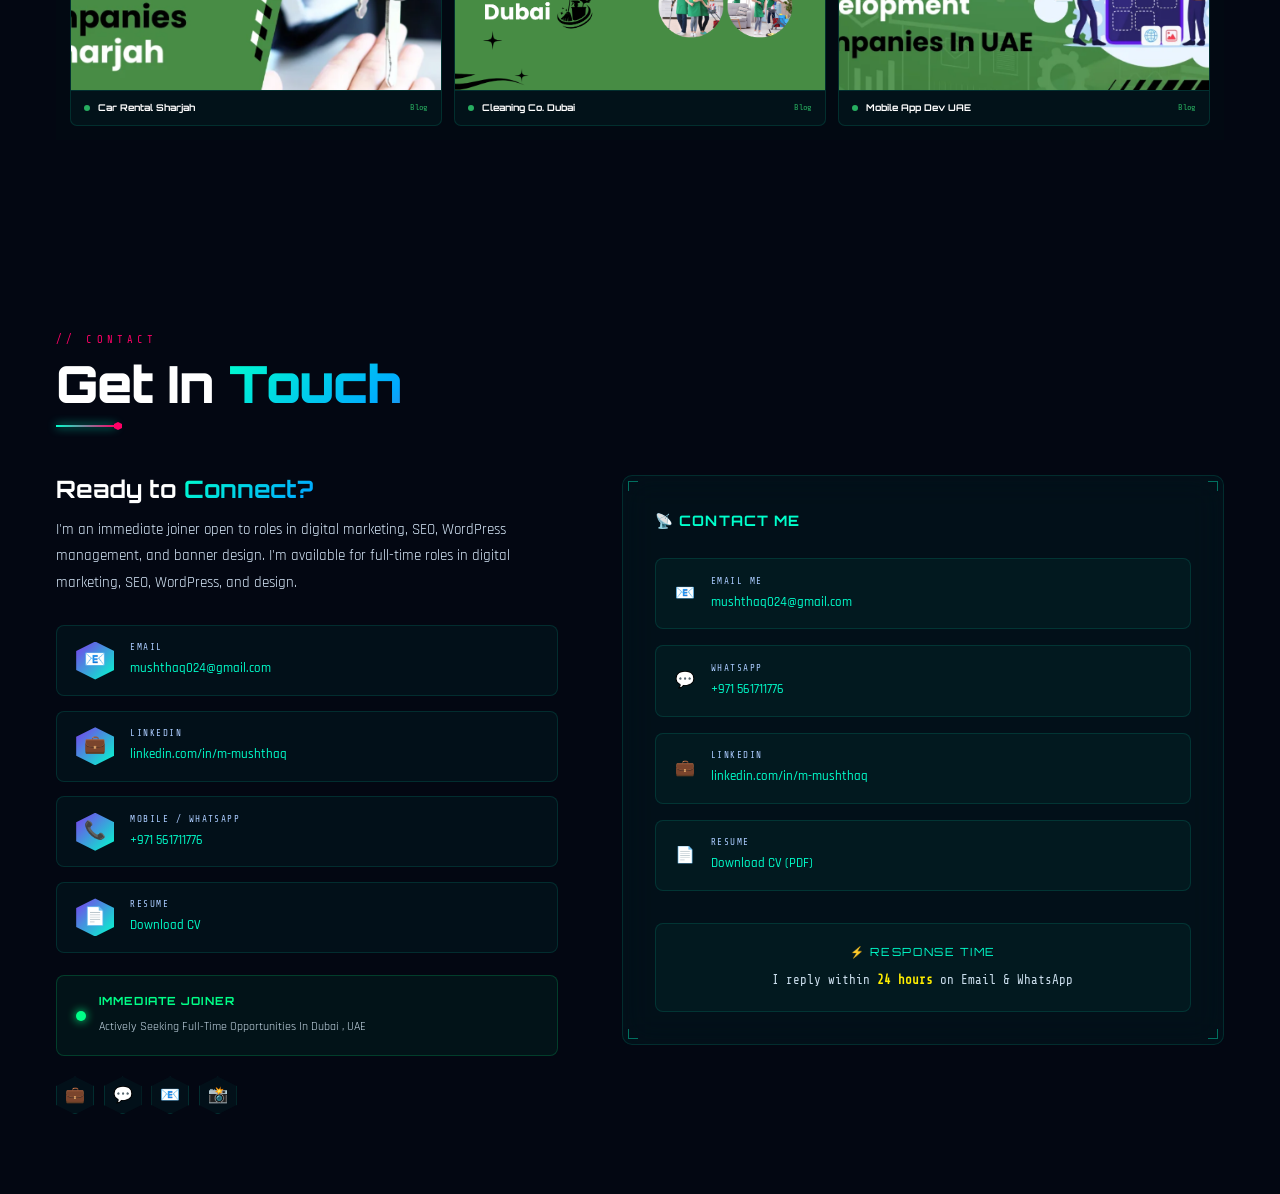
==== commit 17ef4608: "Update index.html" ====
--- a/index.html
+++ b/index.html
@@ -227,22 +227,22 @@
       <div class="sk-col">
         <h4>&#128269; DIGITAL MARKETING &amp; SEO</h4>
         <div class="sk-xp"><div class="sk-xp-top"><span class="sk-xp-name">SEO Blog Writing</span><div class="sk-xp-info"><span class="sk-xp-pct"></span><div class="sk-stars"><span class="sk-star on">&#9733;</span><span class="sk-star on">&#9733;</span><span class="sk-star on">&#9733;</span><span class="sk-star on">&#9733;</span><span class="sk-star on">&#9733;</span></div></div></div><div class="sk-track"><div class="sk-fill sf1" data-w="90"></div></div></div>
-        <div class="sk-xp"><div class="sk-xp-top"><span class="sk-xp-name">Keyword Research</span><div class="sk-xp-info"><span class="sk-xp-pct">85%</span><div class="sk-stars"><span class="sk-star on">&#9733;</span><span class="sk-star on">&#9733;</span><span class="sk-star on">&#9733;</span><span class="sk-star on">&#9733;</span><span class="sk-star off">&#9733;</span></div></div></div><div class="sk-track"><div class="sk-fill sf2" data-w="85"></div></div></div>
-        <div class="sk-xp"><div class="sk-xp-top"><span class="sk-xp-name">On-Page SEO</span><div class="sk-xp-info"><span class="sk-xp-pct">85%</span><div class="sk-stars"><span class="sk-star on">&#9733;</span><span class="sk-star on">&#9733;</span><span class="sk-star on">&#9733;</span><span class="sk-star on">&#9733;</span><span class="sk-star off">&#9733;</span></div></div></div><div class="sk-track"><div class="sk-fill sf3" data-w="85"></div></div></div>
-        <div class="sk-xp"><div class="sk-xp-top"><span class="sk-xp-name">Google Search Console</span><div class="sk-xp-info"><span class="sk-xp-pct">80%</span><div class="sk-stars"><span class="sk-star on">&#9733;</span><span class="sk-star on">&#9733;</span><span class="sk-star on">&#9733;</span><span class="sk-star on">&#9733;</span><span class="sk-star off">&#9733;</span></div></div></div><div class="sk-track"><div class="sk-fill sf1" data-w="80"></div></div></div>
-        <div class="sk-xp"><div class="sk-xp-top"><span class="sk-xp-name">Content Strategy</span><div class="sk-xp-info"><span class="sk-xp-pct">80%</span><div class="sk-stars"><span class="sk-star on">&#9733;</span><span class="sk-star on">&#9733;</span><span class="sk-star on">&#9733;</span><span class="sk-star on">&#9733;</span><span class="sk-star off">&#9733;</span></div></div></div><div class="sk-track"><div class="sk-fill sf4" data-w="80"></div></div></div>
-        <div class="sk-xp"><div class="sk-xp-top"><span class="sk-xp-name">Google Analytics</span><div class="sk-xp-info"><span class="sk-xp-pct">72%</span><div class="sk-stars"><span class="sk-star on">&#9733;</span><span class="sk-star on">&#9733;</span><span class="sk-star on">&#9733;</span><span class="sk-star off">&#9733;</span><span class="sk-star off">&#9733;</span></div></div></div><div class="sk-track"><div class="sk-fill sf2" data-w="72"></div></div></div>
+        <div class="sk-xp"><div class="sk-xp-top"><span class="sk-xp-name">Keyword Research</span><div class="sk-xp-info"><span class="sk-xp-pct"></span><div class="sk-stars"><span class="sk-star on">&#9733;</span><span class="sk-star on">&#9733;</span><span class="sk-star on">&#9733;</span><span class="sk-star on">&#9733;</span><span class="sk-star off">&#9733;</span></div></div></div><div class="sk-track"><div class="sk-fill sf2" data-w="85"></div></div></div>
+        <div class="sk-xp"><div class="sk-xp-top"><span class="sk-xp-name">On-Page SEO</span><div class="sk-xp-info"><span class="sk-xp-pct"></span><div class="sk-stars"><span class="sk-star on">&#9733;</span><span class="sk-star on">&#9733;</span><span class="sk-star on">&#9733;</span><span class="sk-star on">&#9733;</span><span class="sk-star off">&#9733;</span></div></div></div><div class="sk-track"><div class="sk-fill sf3" data-w="85"></div></div></div>
+        <div class="sk-xp"><div class="sk-xp-top"><span class="sk-xp-name">Google Search Console</span><div class="sk-xp-info"><span class="sk-xp-pct"></span><div class="sk-stars"><span class="sk-star on">&#9733;</span><span class="sk-star on">&#9733;</span><span class="sk-star on">&#9733;</span><span class="sk-star on">&#9733;</span><span class="sk-star off">&#9733;</span></div></div></div><div class="sk-track"><div class="sk-fill sf1" data-w="80"></div></div></div>
+        <div class="sk-xp"><div class="sk-xp-top"><span class="sk-xp-name">Content Strategy</span><div class="sk-xp-info"><span class="sk-xp-pct"></span><div class="sk-stars"><span class="sk-star on">&#9733;</span><span class="sk-star on">&#9733;</span><span class="sk-star on">&#9733;</span><span class="sk-star on">&#9733;</span><span class="sk-star off">&#9733;</span></div></div></div><div class="sk-track"><div class="sk-fill sf4" data-w="80"></div></div></div>
+        <div class="sk-xp"><div class="sk-xp-top"><span class="sk-xp-name">Google Analytics</span><div class="sk-xp-info"><span class="sk-xp-pct"></span><div class="sk-stars"><span class="sk-star on">&#9733;</span><span class="sk-star on">&#9733;</span><span class="sk-star on">&#9733;</span><span class="sk-star off">&#9733;</span><span class="sk-star off">&#9733;</span></div></div></div><div class="sk-track"><div class="sk-fill sf2" data-w="72"></div></div></div>
       </div>
     </div>
     <div class="card rv-r d1" style="padding:2rem">
       <div class="sk-col">
         <h4>&#127912; DESIGN &amp; TECHNOLOGY</h4>
-        <div class="sk-xp"><div class="sk-xp-top"><span class="sk-xp-name">Canva Graphic Design</span><div class="sk-xp-info"><span class="sk-xp-pct">90%</span><div class="sk-stars"><span class="sk-star on">&#9733;</span><span class="sk-star on">&#9733;</span><span class="sk-star on">&#9733;</span><span class="sk-star on">&#9733;</span><span class="sk-star on">&#9733;</span></div></div></div><div class="sk-track"><div class="sk-fill sf2" data-w="90"></div></div></div>
-        <div class="sk-xp"><div class="sk-xp-top"><span class="sk-xp-name">WordPress Management</span><div class="sk-xp-info"><span class="sk-xp-pct">85%</span><div class="sk-stars"><span class="sk-star on">&#9733;</span><span class="sk-star on">&#9733;</span><span class="sk-star on">&#9733;</span><span class="sk-star on">&#9733;</span><span class="sk-star off">&#9733;</span></div></div></div><div class="sk-track"><div class="sk-fill sf1" data-w="85"></div></div></div>
-        <div class="sk-xp"><div class="sk-xp-top"><span class="sk-xp-name">AI Prompt Engineering</span><div class="sk-xp-info"><span class="sk-xp-pct">82%</span><div class="sk-stars"><span class="sk-star on">&#9733;</span><span class="sk-star on">&#9733;</span><span class="sk-star on">&#9733;</span><span class="sk-star on">&#9733;</span><span class="sk-star off">&#9733;</span></div></div></div><div class="sk-track"><div class="sk-fill sf4" data-w="82"></div></div></div>
-        <div class="sk-xp"><div class="sk-xp-top"><span class="sk-xp-name">Social Media Content</span><div class="sk-xp-info"><span class="sk-xp-pct">78%</span><div class="sk-stars"><span class="sk-star on">&#9733;</span><span class="sk-star on">&#9733;</span><span class="sk-star on">&#9733;</span><span class="sk-star on">&#9733;</span><span class="sk-star off">&#9733;</span></div></div></div><div class="sk-track"><div class="sk-fill sf3" data-w="78"></div></div></div>
-        <div class="sk-xp"><div class="sk-xp-top"><span class="sk-xp-name">Python / Data Science</span><div class="sk-xp-info"><span class="sk-xp-pct">65%</span><div class="sk-stars"><span class="sk-star on">&#9733;</span><span class="sk-star on">&#9733;</span><span class="sk-star on">&#9733;</span><span class="sk-star off">&#9733;</span><span class="sk-star off">&#9733;</span></div></div></div><div class="sk-track"><div class="sk-fill sf2" data-w="65"></div></div></div>
-        <div class="sk-xp"><div class="sk-xp-top"><span class="sk-xp-name">Website Monitoring</span><div class="sk-xp-info"><span class="sk-xp-pct">78%</span><div class="sk-stars"><span class="sk-star on">&#9733;</span><span class="sk-star on">&#9733;</span><span class="sk-star on">&#9733;</span><span class="sk-star on">&#9733;</span><span class="sk-star off">&#9733;</span></div></div></div><div class="sk-track"><div class="sk-fill sf1" data-w="78"></div></div></div>
+        <div class="sk-xp"><div class="sk-xp-top"><span class="sk-xp-name">Canva Graphic Design</span><div class="sk-xp-info"><span class="sk-xp-pct"></span><div class="sk-stars"><span class="sk-star on">&#9733;</span><span class="sk-star on">&#9733;</span><span class="sk-star on">&#9733;</span><span class="sk-star on">&#9733;</span><span class="sk-star on">&#9733;</span></div></div></div><div class="sk-track"><div class="sk-fill sf2" data-w="90"></div></div></div>
+        <div class="sk-xp"><div class="sk-xp-top"><span class="sk-xp-name">WordPress Management</span><div class="sk-xp-info"><span class="sk-xp-pct"></span><div class="sk-stars"><span class="sk-star on">&#9733;</span><span class="sk-star on">&#9733;</span><span class="sk-star on">&#9733;</span><span class="sk-star on">&#9733;</span><span class="sk-star off">&#9733;</span></div></div></div><div class="sk-track"><div class="sk-fill sf1" data-w="85"></div></div></div>
+        <div class="sk-xp"><div class="sk-xp-top"><span class="sk-xp-name">AI Prompt Engineering</span><div class="sk-xp-info"><span class="sk-xp-pct"></span><div class="sk-stars"><span class="sk-star on">&#9733;</span><span class="sk-star on">&#9733;</span><span class="sk-star on">&#9733;</span><span class="sk-star on">&#9733;</span><span class="sk-star off">&#9733;</span></div></div></div><div class="sk-track"><div class="sk-fill sf4" data-w="82"></div></div></div>
+        <div class="sk-xp"><div class="sk-xp-top"><span class="sk-xp-name">Social Media Content</span><div class="sk-xp-info"><span class="sk-xp-pct"></span><div class="sk-stars"><span class="sk-star on">&#9733;</span><span class="sk-star on">&#9733;</span><span class="sk-star on">&#9733;</span><span class="sk-star on">&#9733;</span><span class="sk-star off">&#9733;</span></div></div></div><div class="sk-track"><div class="sk-fill sf3" data-w="78"></div></div></div>
+        <div class="sk-xp"><div class="sk-xp-top"><span class="sk-xp-name">Python / Data Science</span><div class="sk-xp-info"><span class="sk-xp-pct"></span><div class="sk-stars"><span class="sk-star on">&#9733;</span><span class="sk-star on">&#9733;</span><span class="sk-star on">&#9733;</span><span class="sk-star off">&#9733;</span><span class="sk-star off">&#9733;</span></div></div></div><div class="sk-track"><div class="sk-fill sf2" data-w="65"></div></div></div>
+        <div class="sk-xp"><div class="sk-xp-top"><span class="sk-xp-name">Website Monitoring</span><div class="sk-xp-info"><span class="sk-xp-pct"></span><div class="sk-stars"><span class="sk-star on">&#9733;</span><span class="sk-star on">&#9733;</span><span class="sk-star on">&#9733;</span><span class="sk-star on">&#9733;</span><span class="sk-star off">&#9733;</span></div></div></div><div class="sk-track"><div class="sk-fill sf1" data-w="78"></div></div></div>
       </div>
     </div>
   </div>
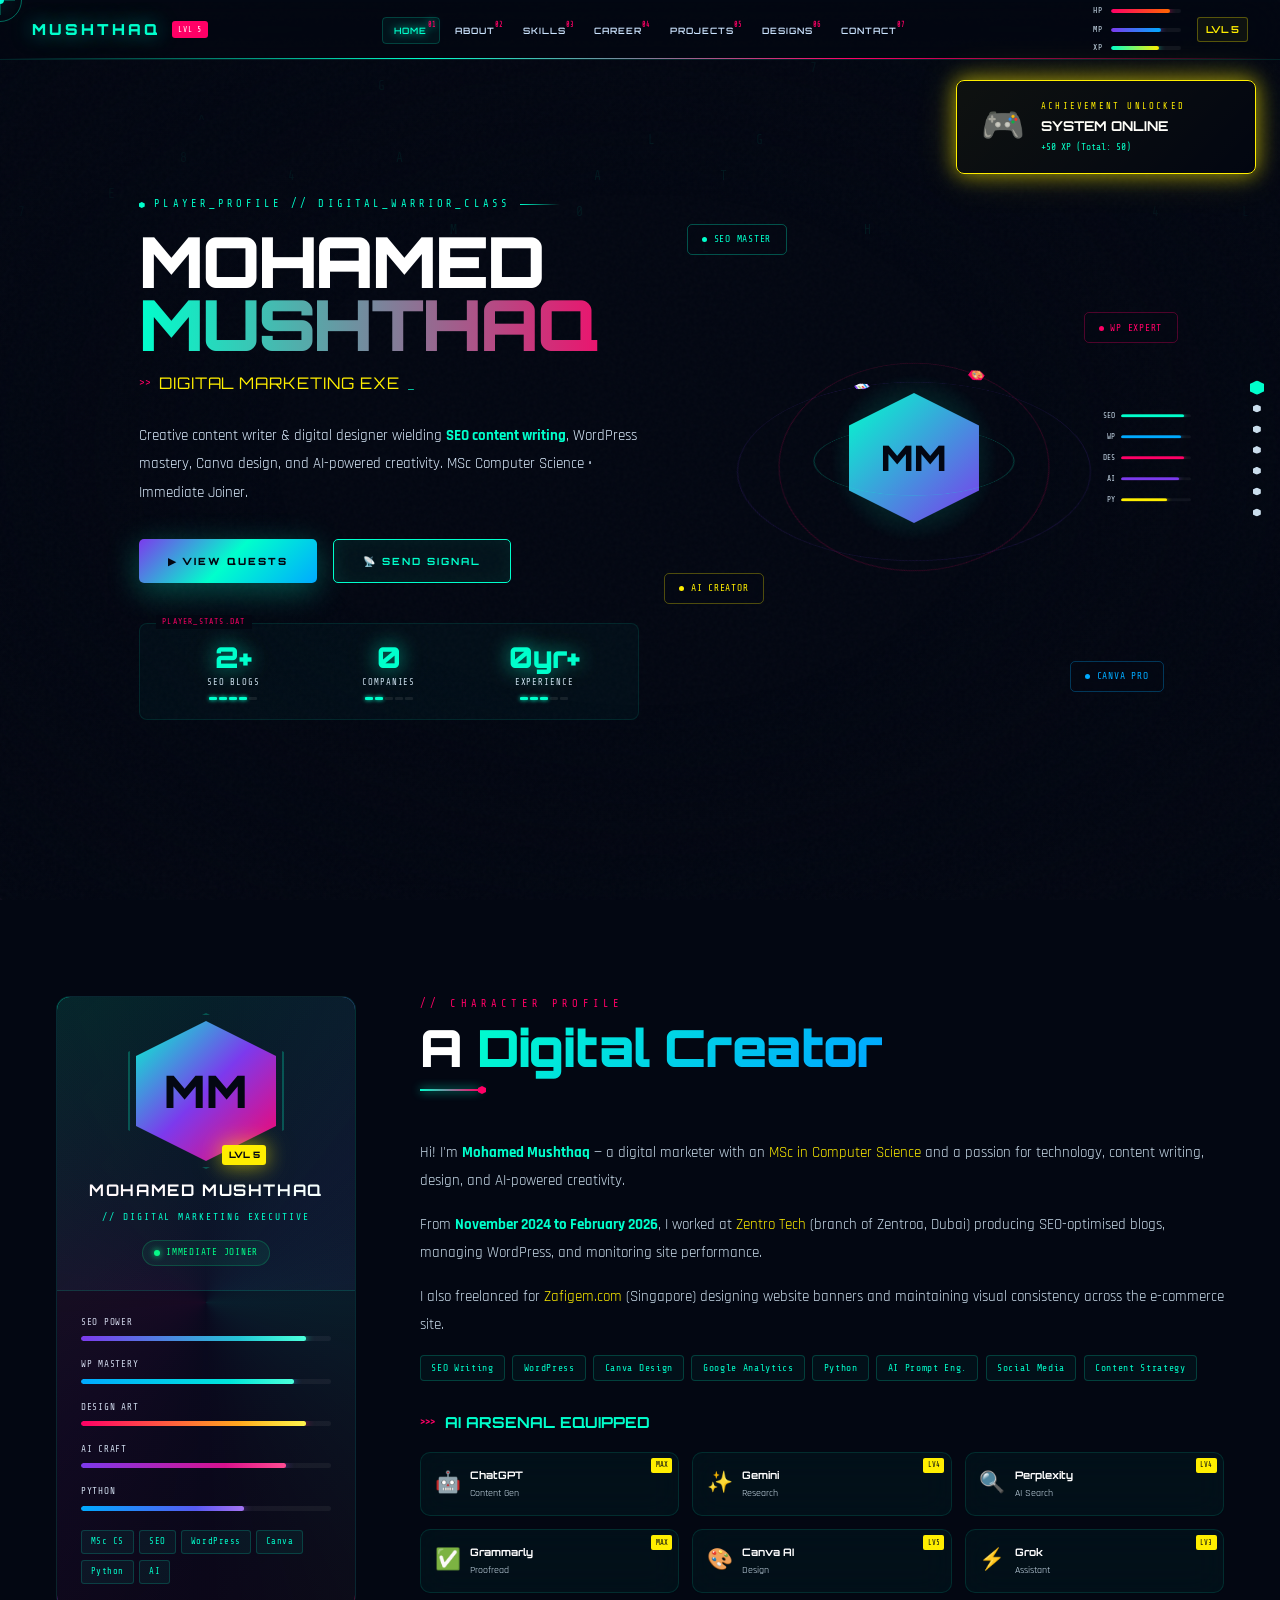
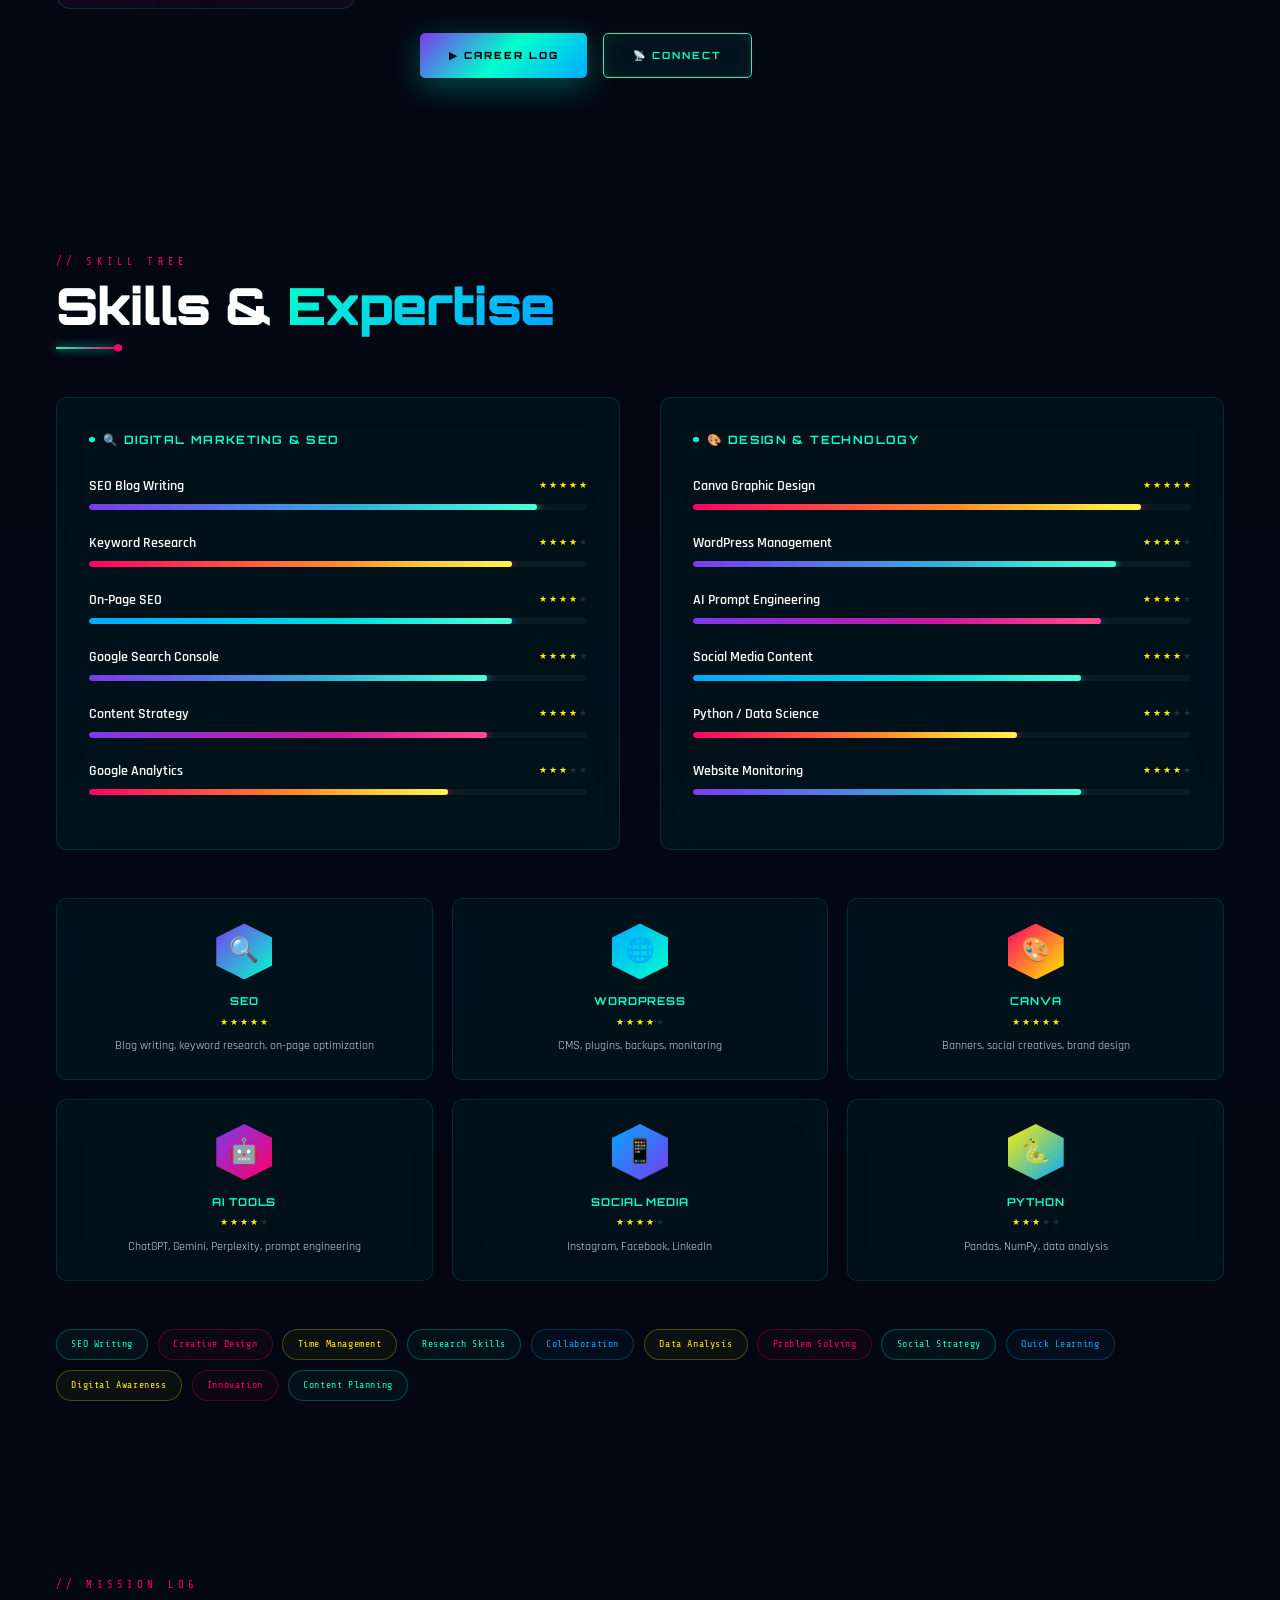
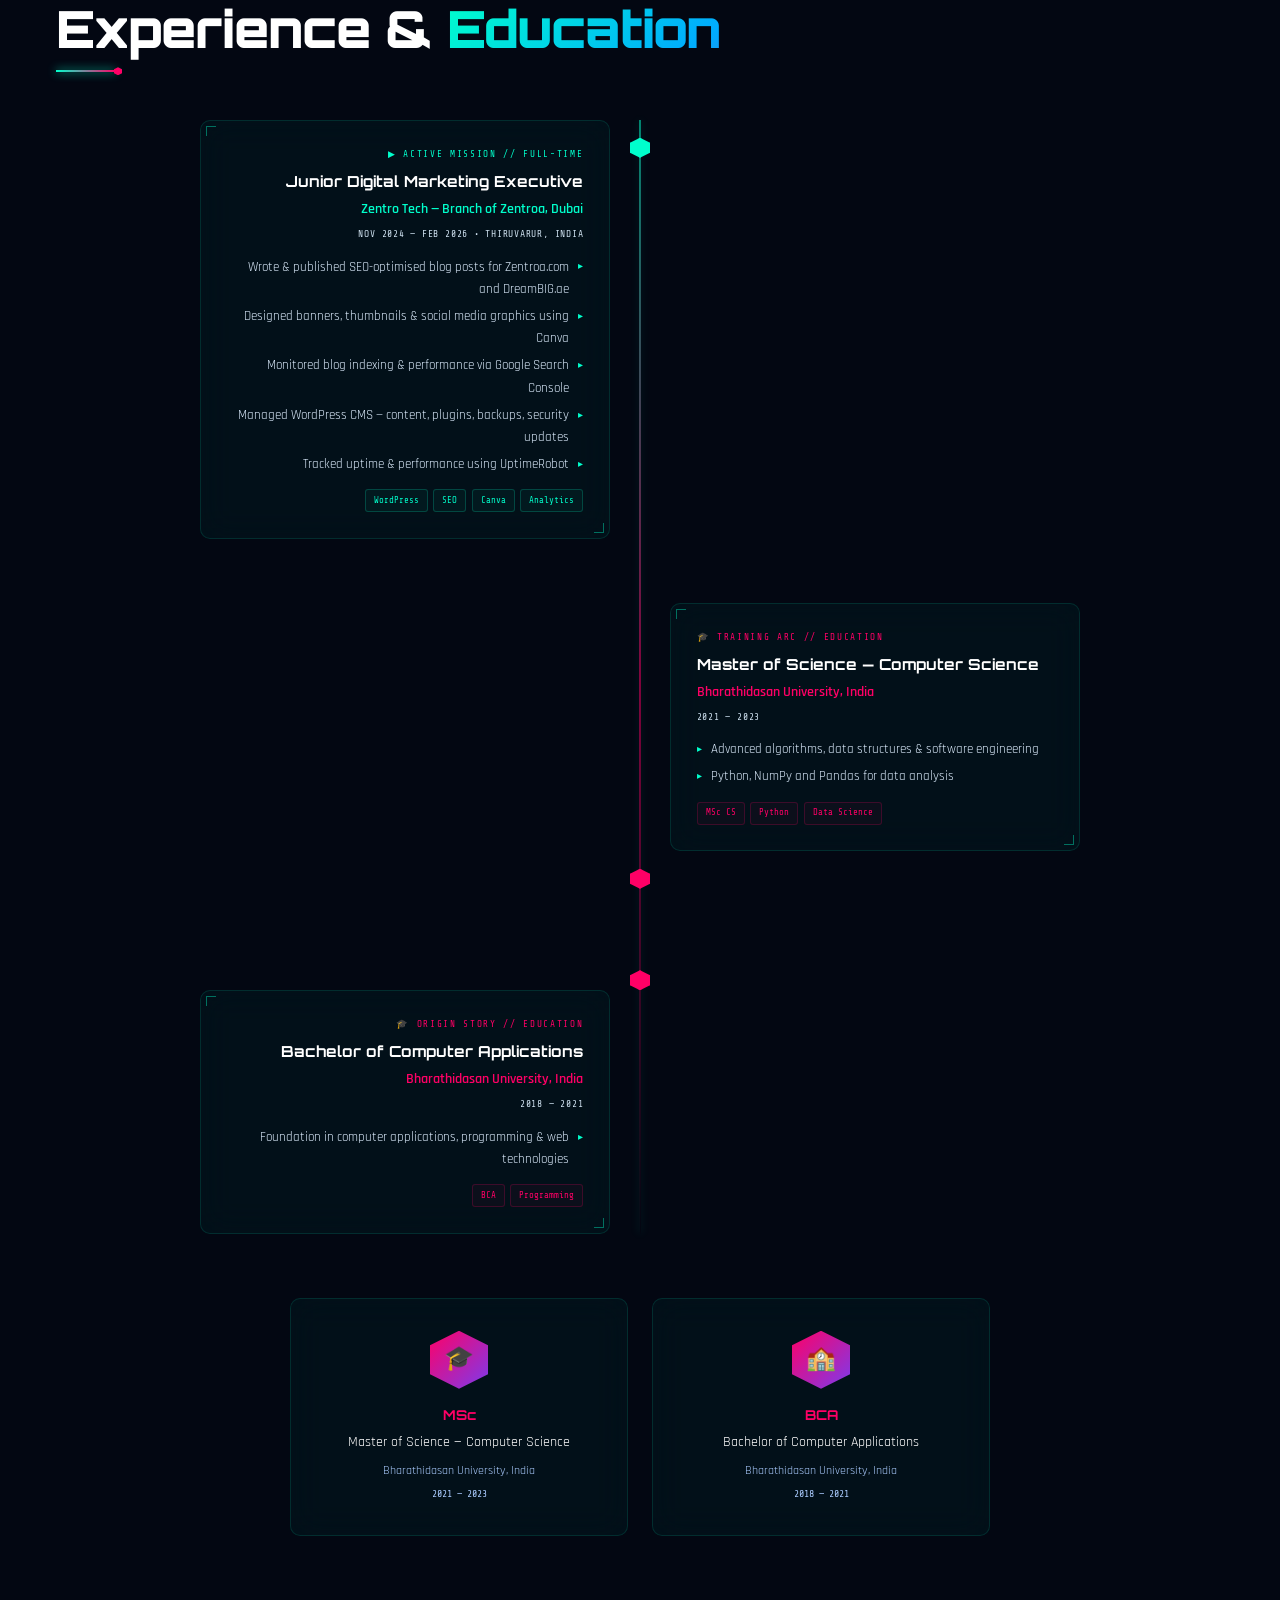
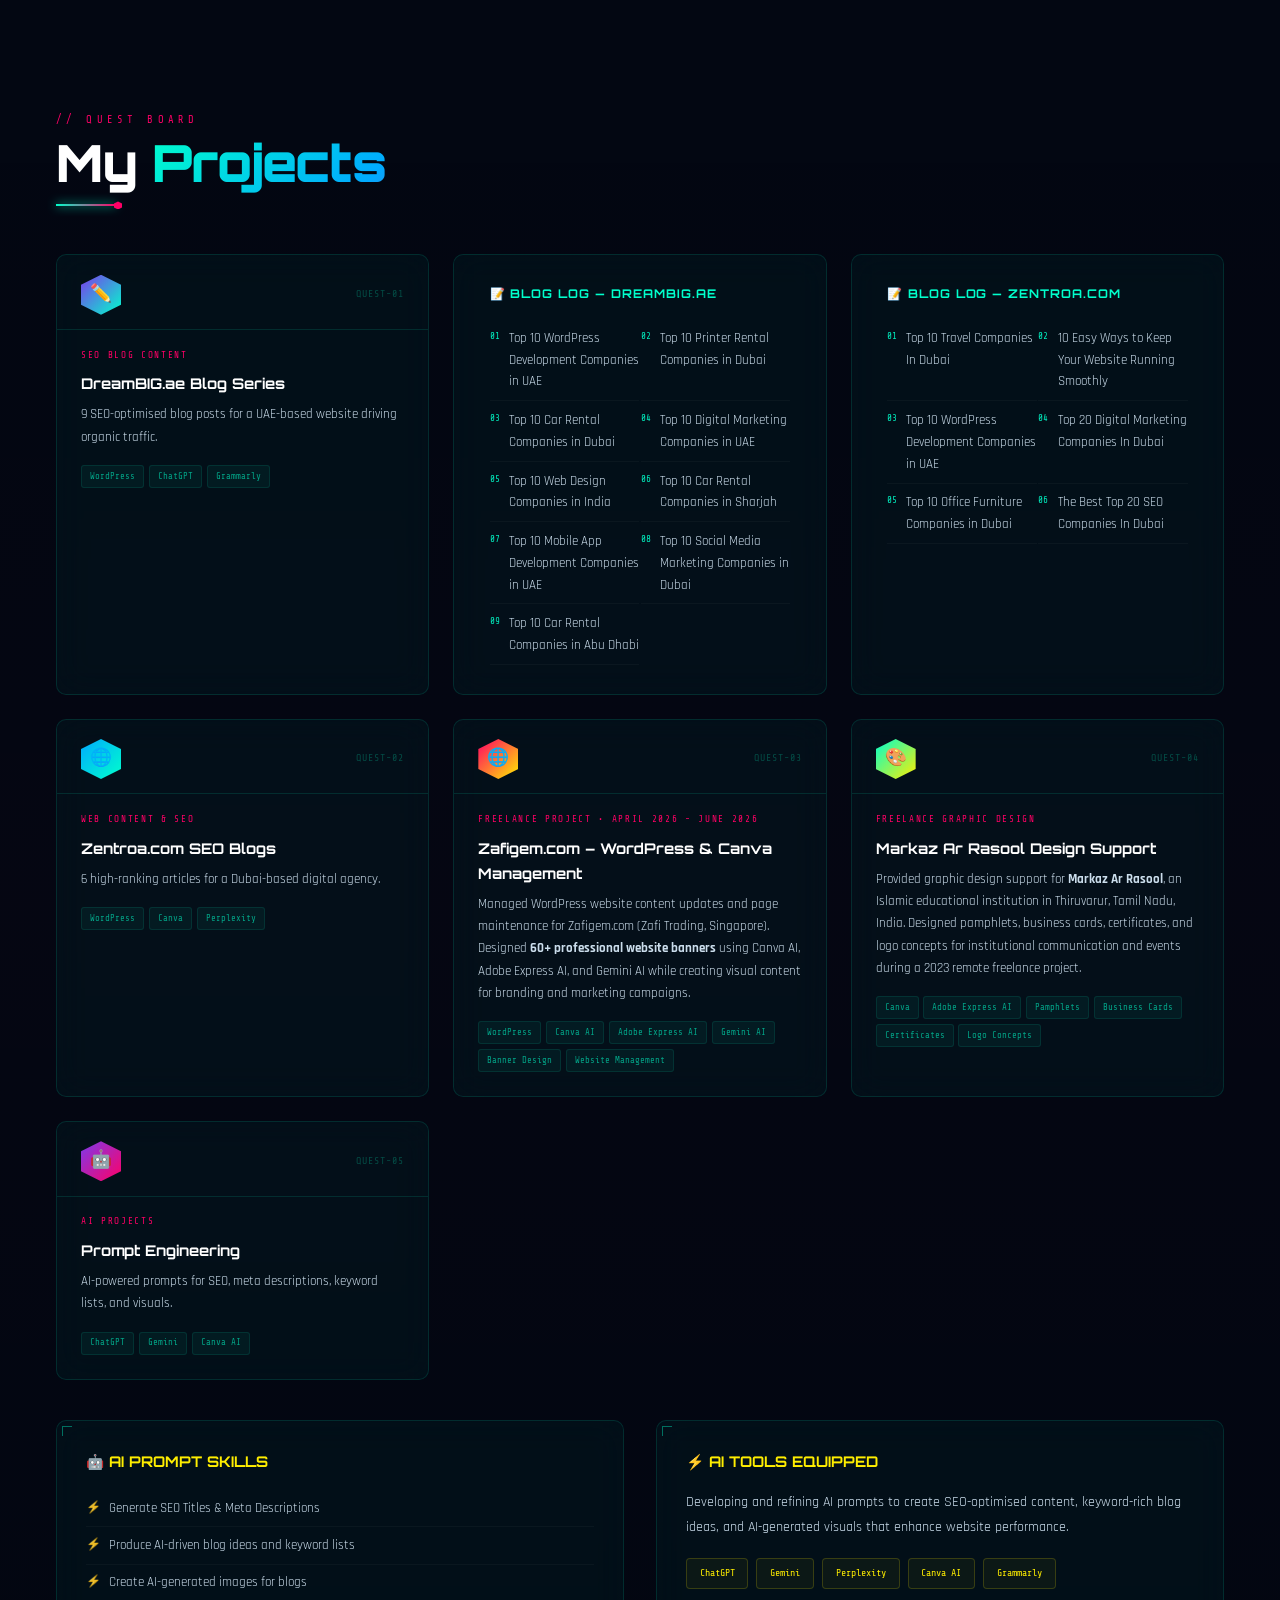
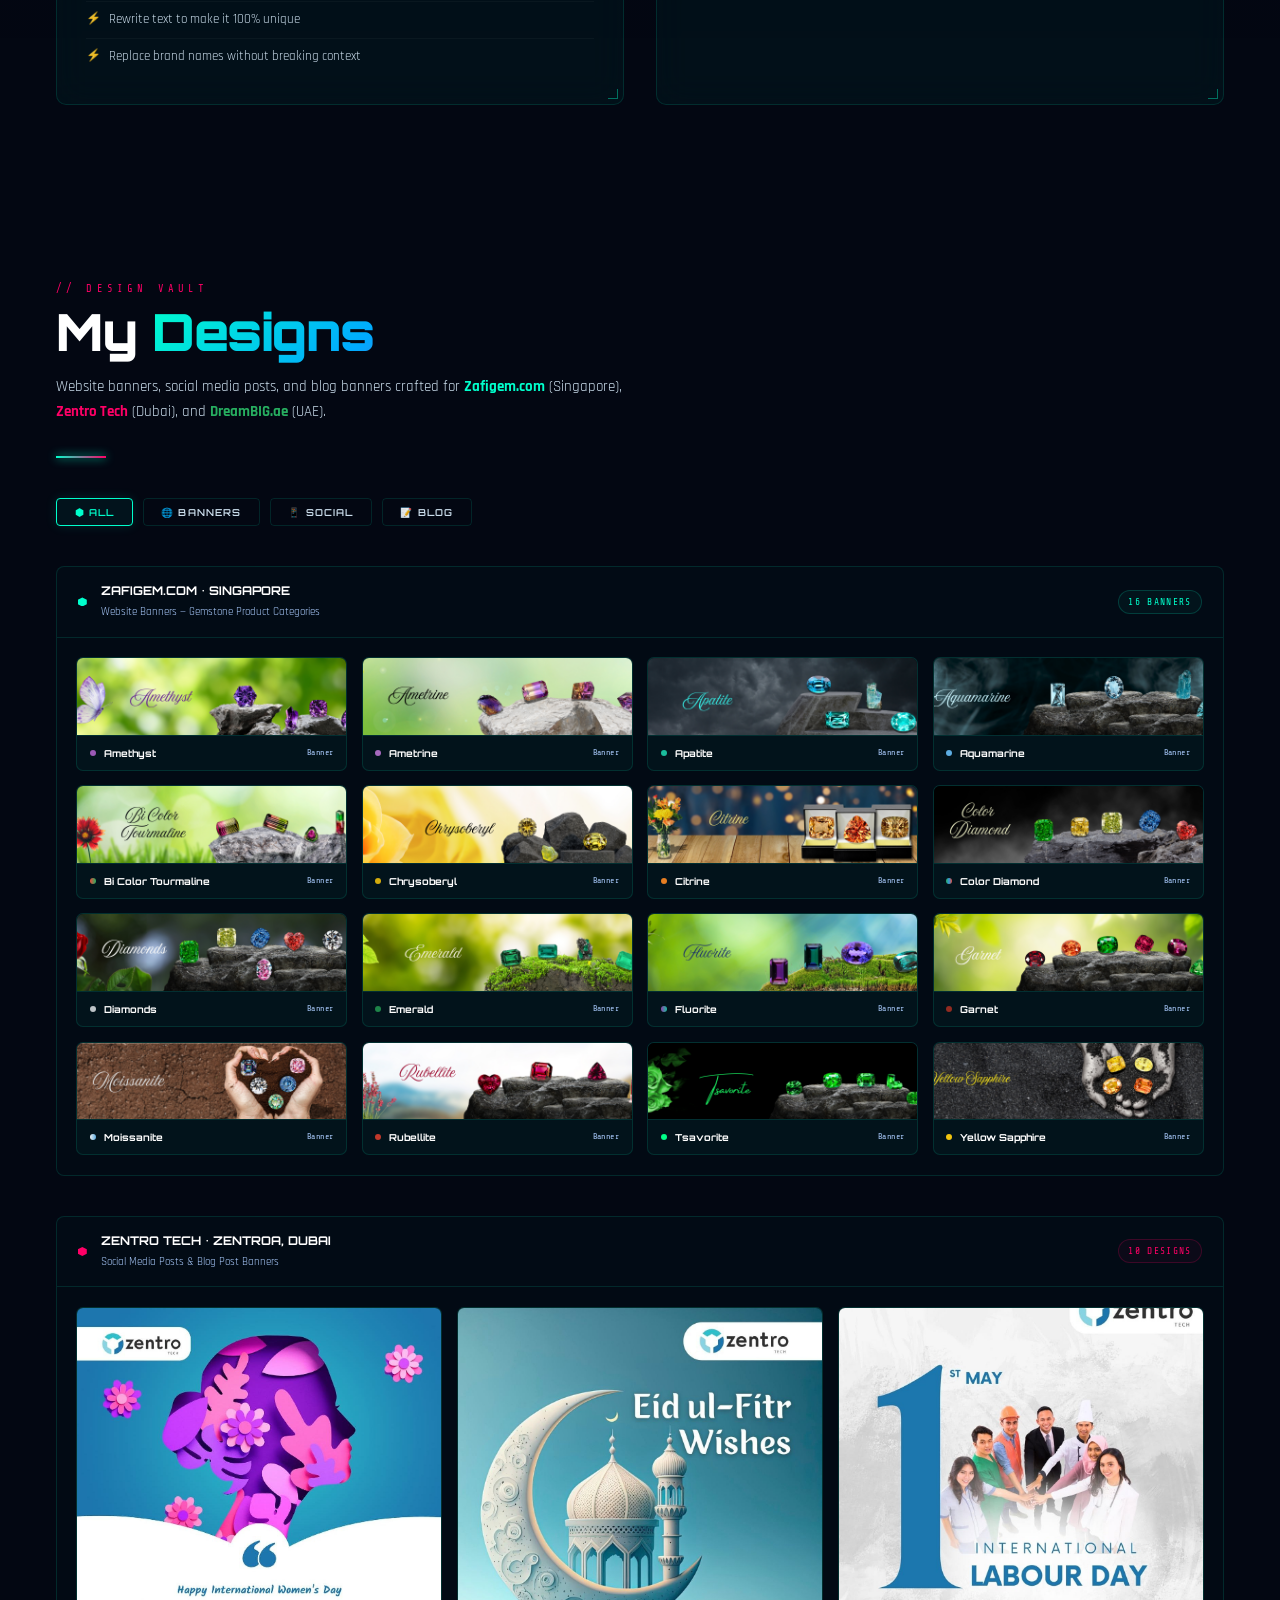
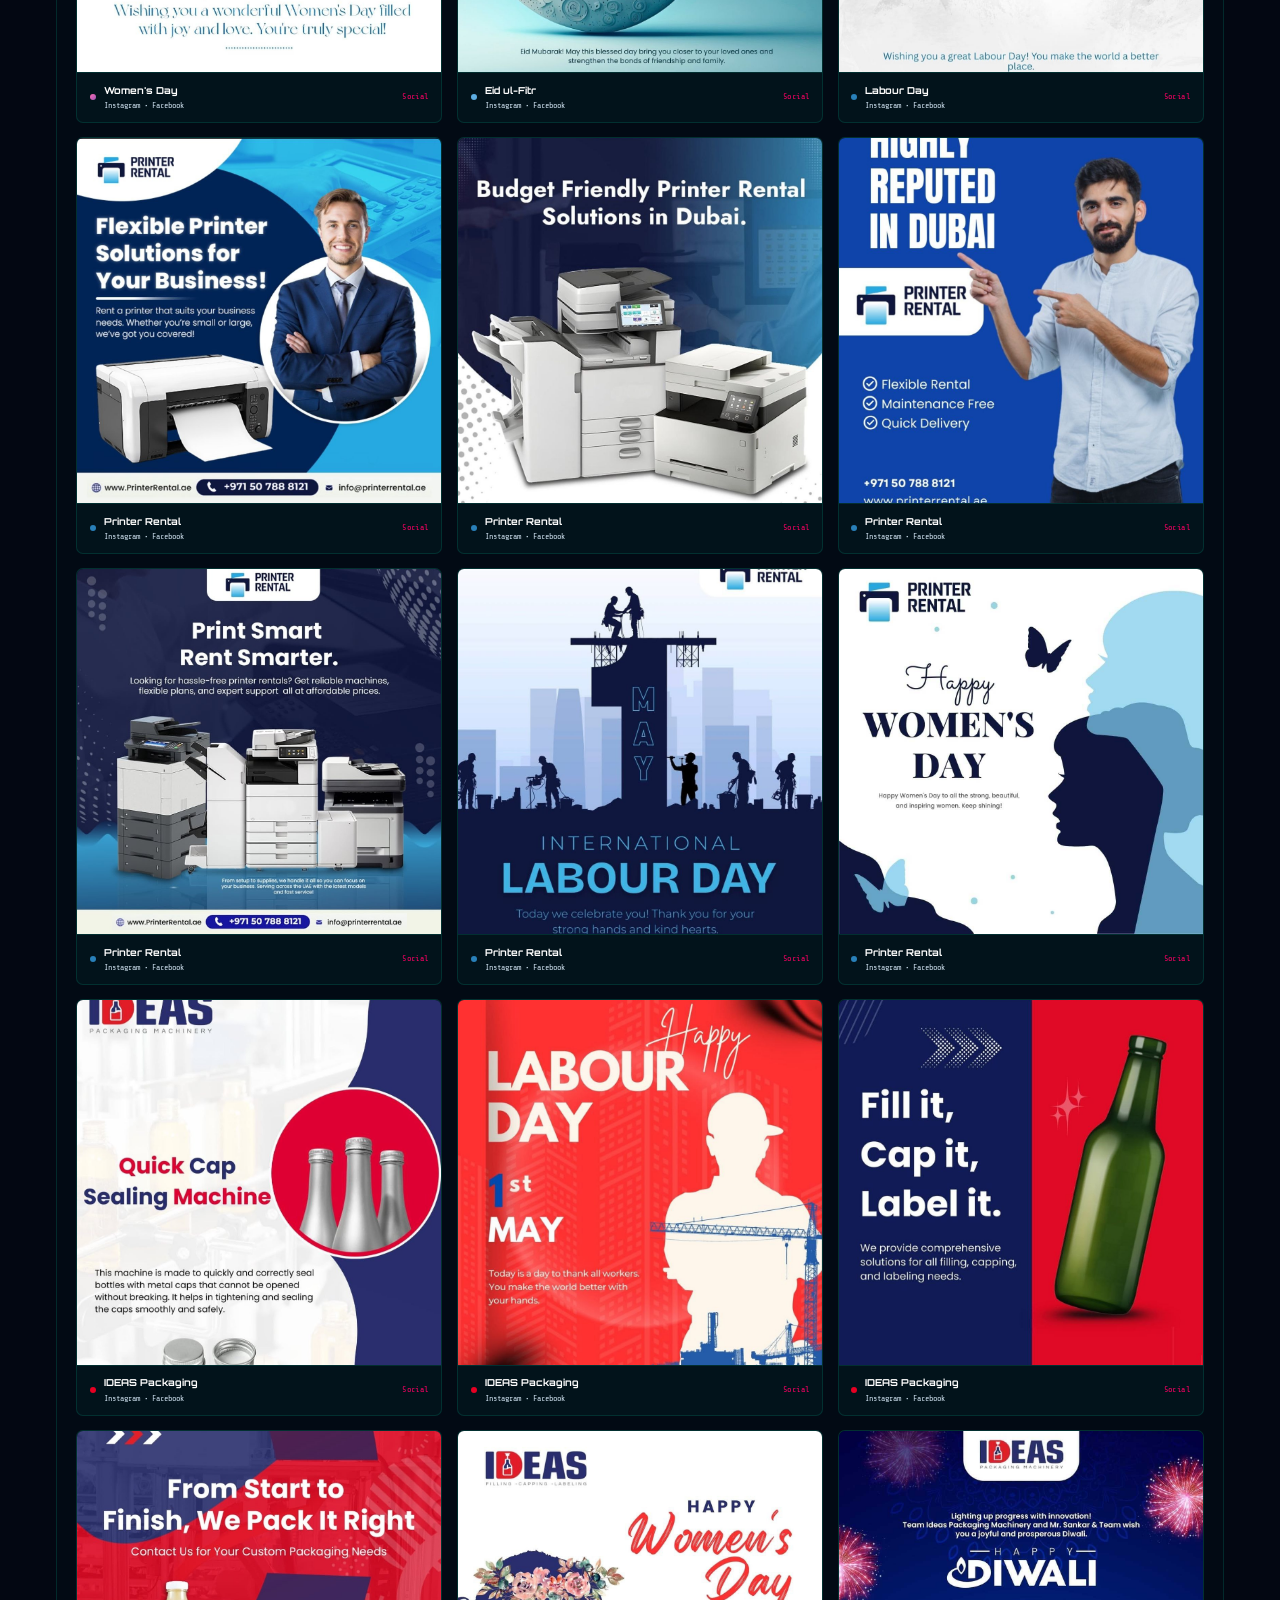
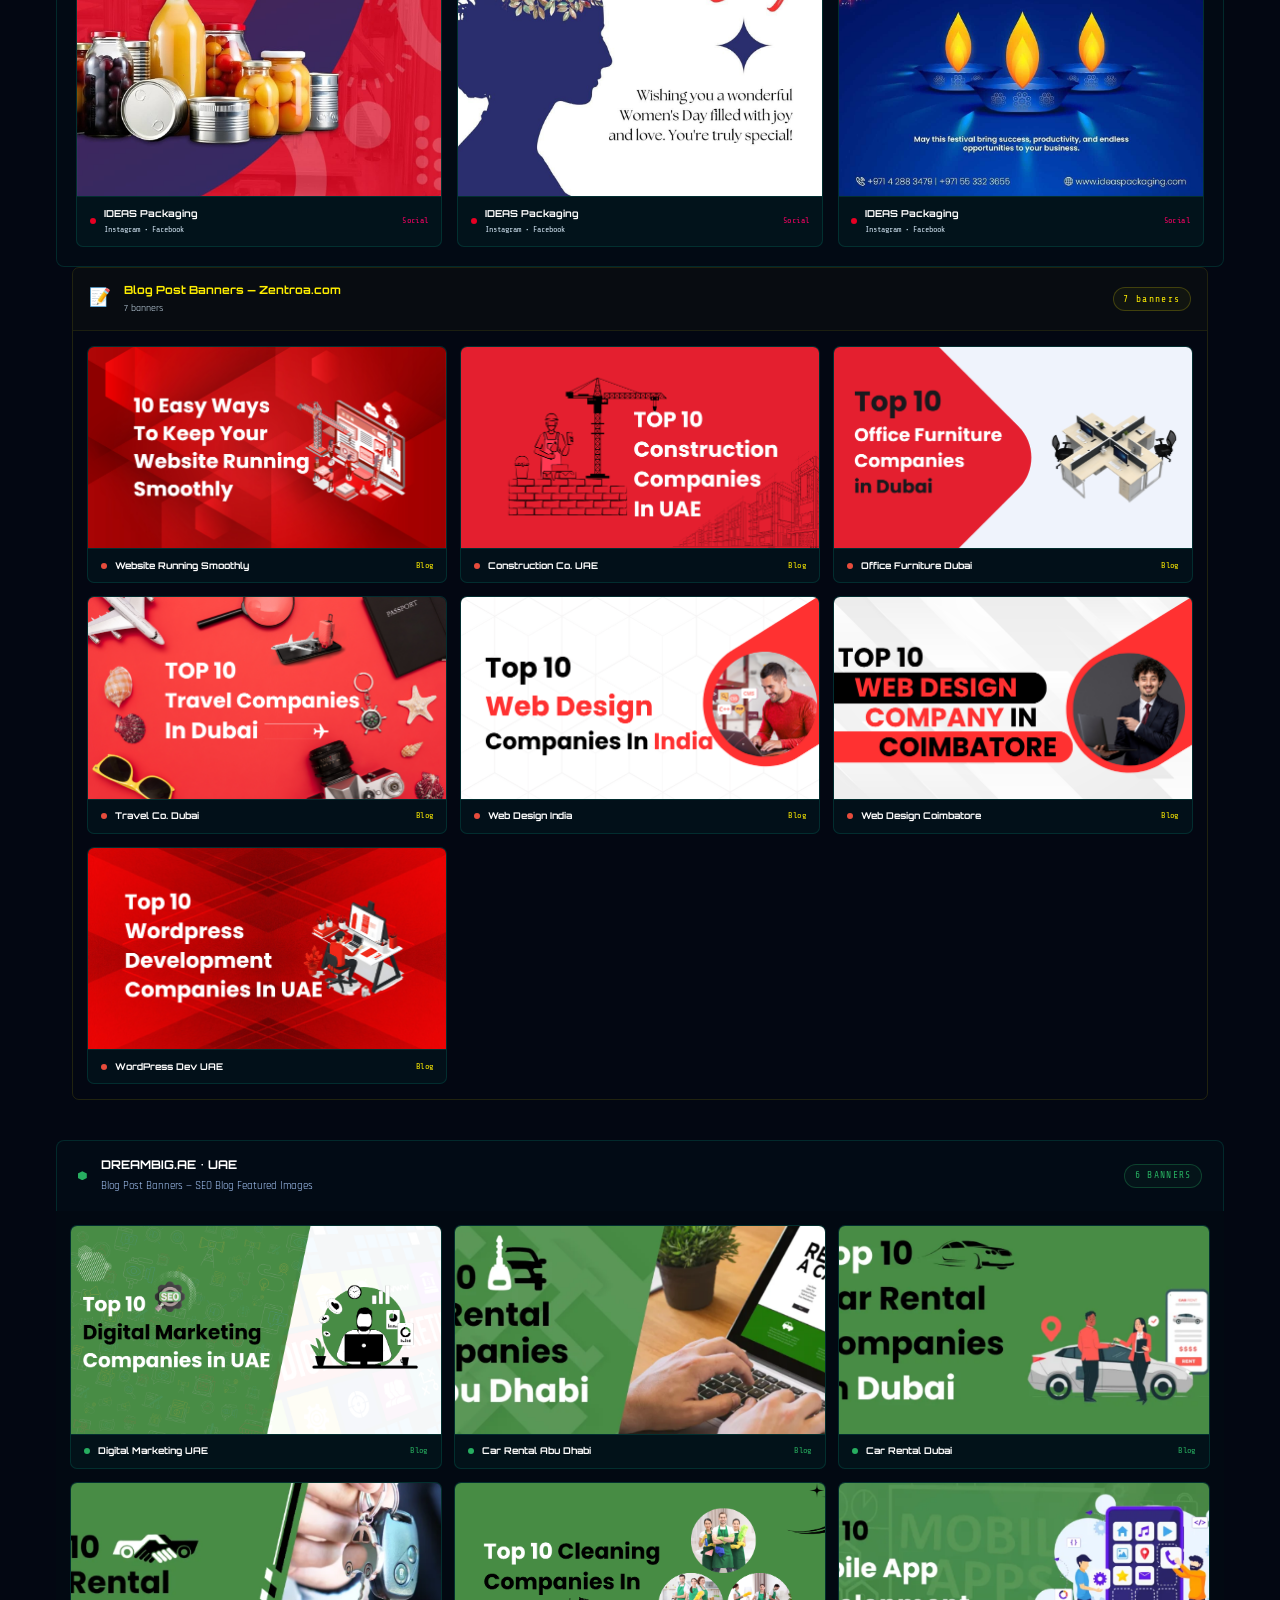
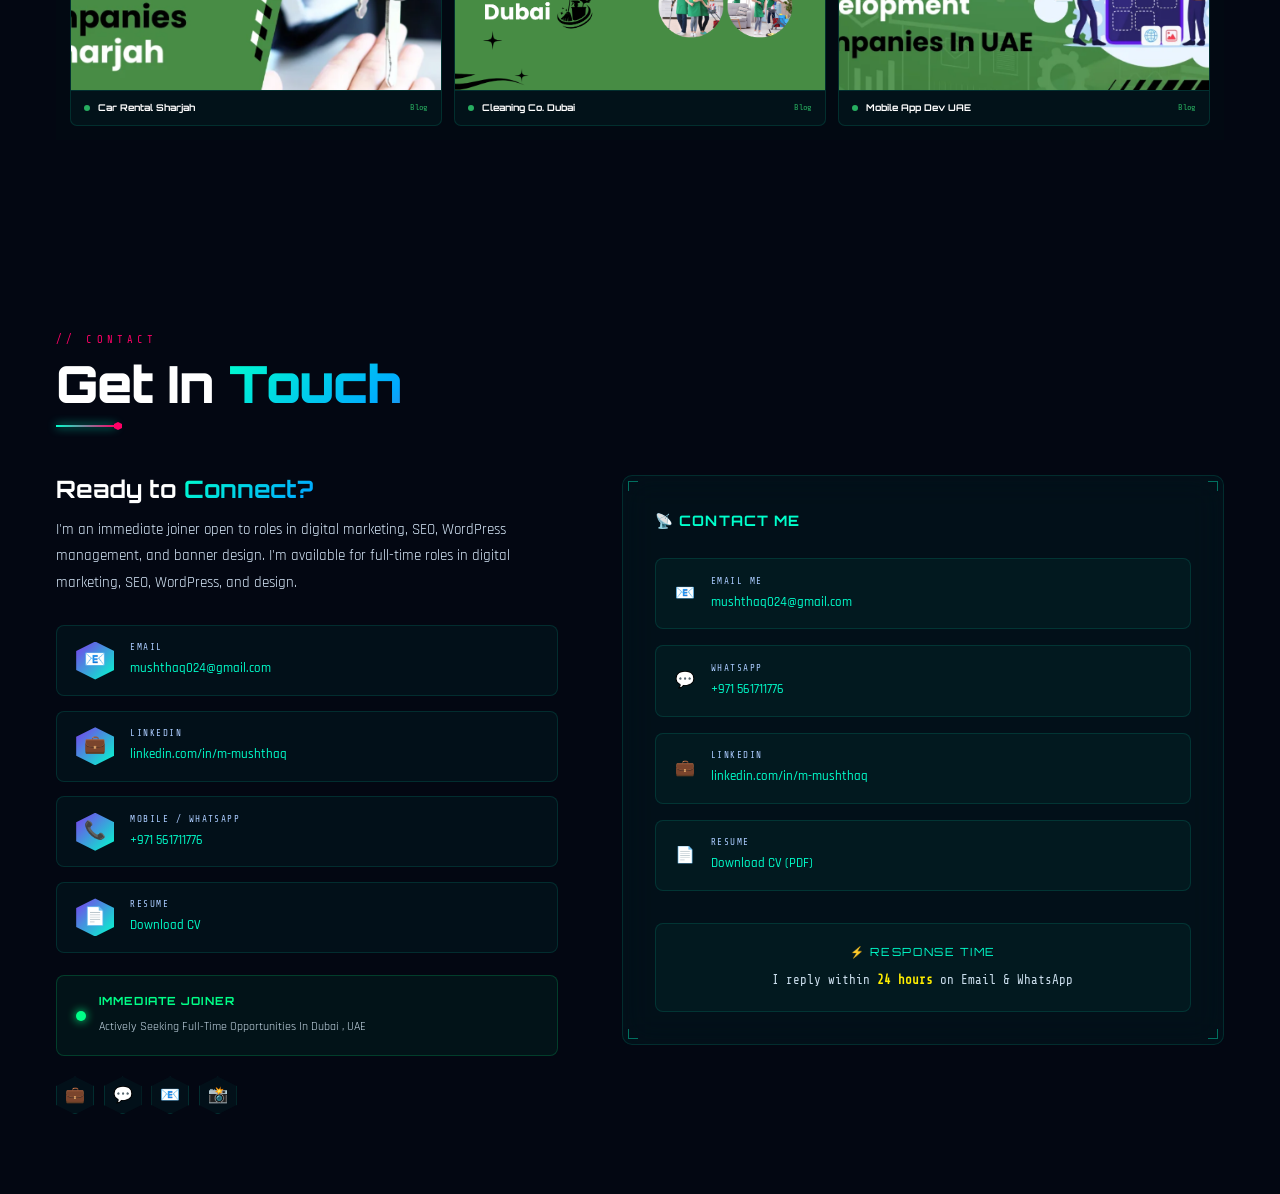
==== commit 4243b242: "Update index.html" ====
--- a/index.html
+++ b/index.html
@@ -23,7 +23,7 @@
 <div id="loader">
   <div class="ld-frame">
     <div class="ld-title">MUSHTHAQ</div>
-    <div class="ld-sub">DIGITAL MARKETING EXECUTIVE</div>
+    <div class="ld-sub">JUNIOR DIGITAL MARKETING EXECUTIVE</div>
     <div style="height:1.5rem"></div>
     <div class="ld-progress-wrap">
       <div class="ld-progress-track"><div class="ld-progress-fill"></div></div>
@@ -174,11 +174,11 @@
         <div class="char-avail"><div class="avl-dot"></div>IMMEDIATE JOINER</div>
       </div>
       <div class="char-body">
-        <div class="stat-row"><div class="stat-head"><span>SEO POWER</span><span class="stat-v">90/100</span></div><div class="stat-bar"><div class="stat-fill sf-seo" data-w="90"></div></div></div>
-        <div class="stat-row"><div class="stat-head"><span>WP MASTERY</span><span class="stat-v">85/100</span></div><div class="stat-bar"><div class="stat-fill sf-wp" data-w="85"></div></div></div>
-        <div class="stat-row"><div class="stat-head"><span>DESIGN ART</span><span class="stat-v">90/100</span></div><div class="stat-bar"><div class="stat-fill sf-des" data-w="90"></div></div></div>
-        <div class="stat-row"><div class="stat-head"><span>AI CRAFT</span><span class="stat-v">82/100</span></div><div class="stat-bar"><div class="stat-fill sf-ai" data-w="82"></div></div></div>
-        <div class="stat-row"><div class="stat-head"><span>PYTHON</span><span class="stat-v">65/100</span></div><div class="stat-bar"><div class="stat-fill sf-py" data-w="65"></div></div></div>
+        <div class="stat-row"><div class="stat-head"><span>SEO POWER</span><span class="stat-v"></span></div><div class="stat-bar"><div class="stat-fill sf-seo" data-w=""></div></div></div>
+        <div class="stat-row"><div class="stat-head"><span>WP MASTERY</span><span class="stat-v"></span></div><div class="stat-bar"><div class="stat-fill sf-wp" data-w=""></div></div></div>
+        <div class="stat-row"><div class="stat-head"><span>DESIGN ART</span><span class="stat-v"></span></div><div class="stat-bar"><div class="stat-fill sf-des" data-w=""></div></div></div>
+        <div class="stat-row"><div class="stat-head"><span>AI CRAFT</span><span class="stat-v"></span></div><div class="stat-bar"><div class="stat-fill sf-ai" data-w=""></div></div></div>
+        <div class="stat-row"><div class="stat-head"><span>PYTHON</span><span class="stat-v"></span></div><div class="stat-bar"><div class="stat-fill sf-py" data-w=""></div></div></div>
         <div class="char-badges-wrap">
           <span class="cbadge">MSc CS</span><span class="cbadge">SEO</span><span class="cbadge">WordPress</span>
           <span class="cbadge">Canva</span><span class="cbadge">Python</span><span class="cbadge">AI</span>
